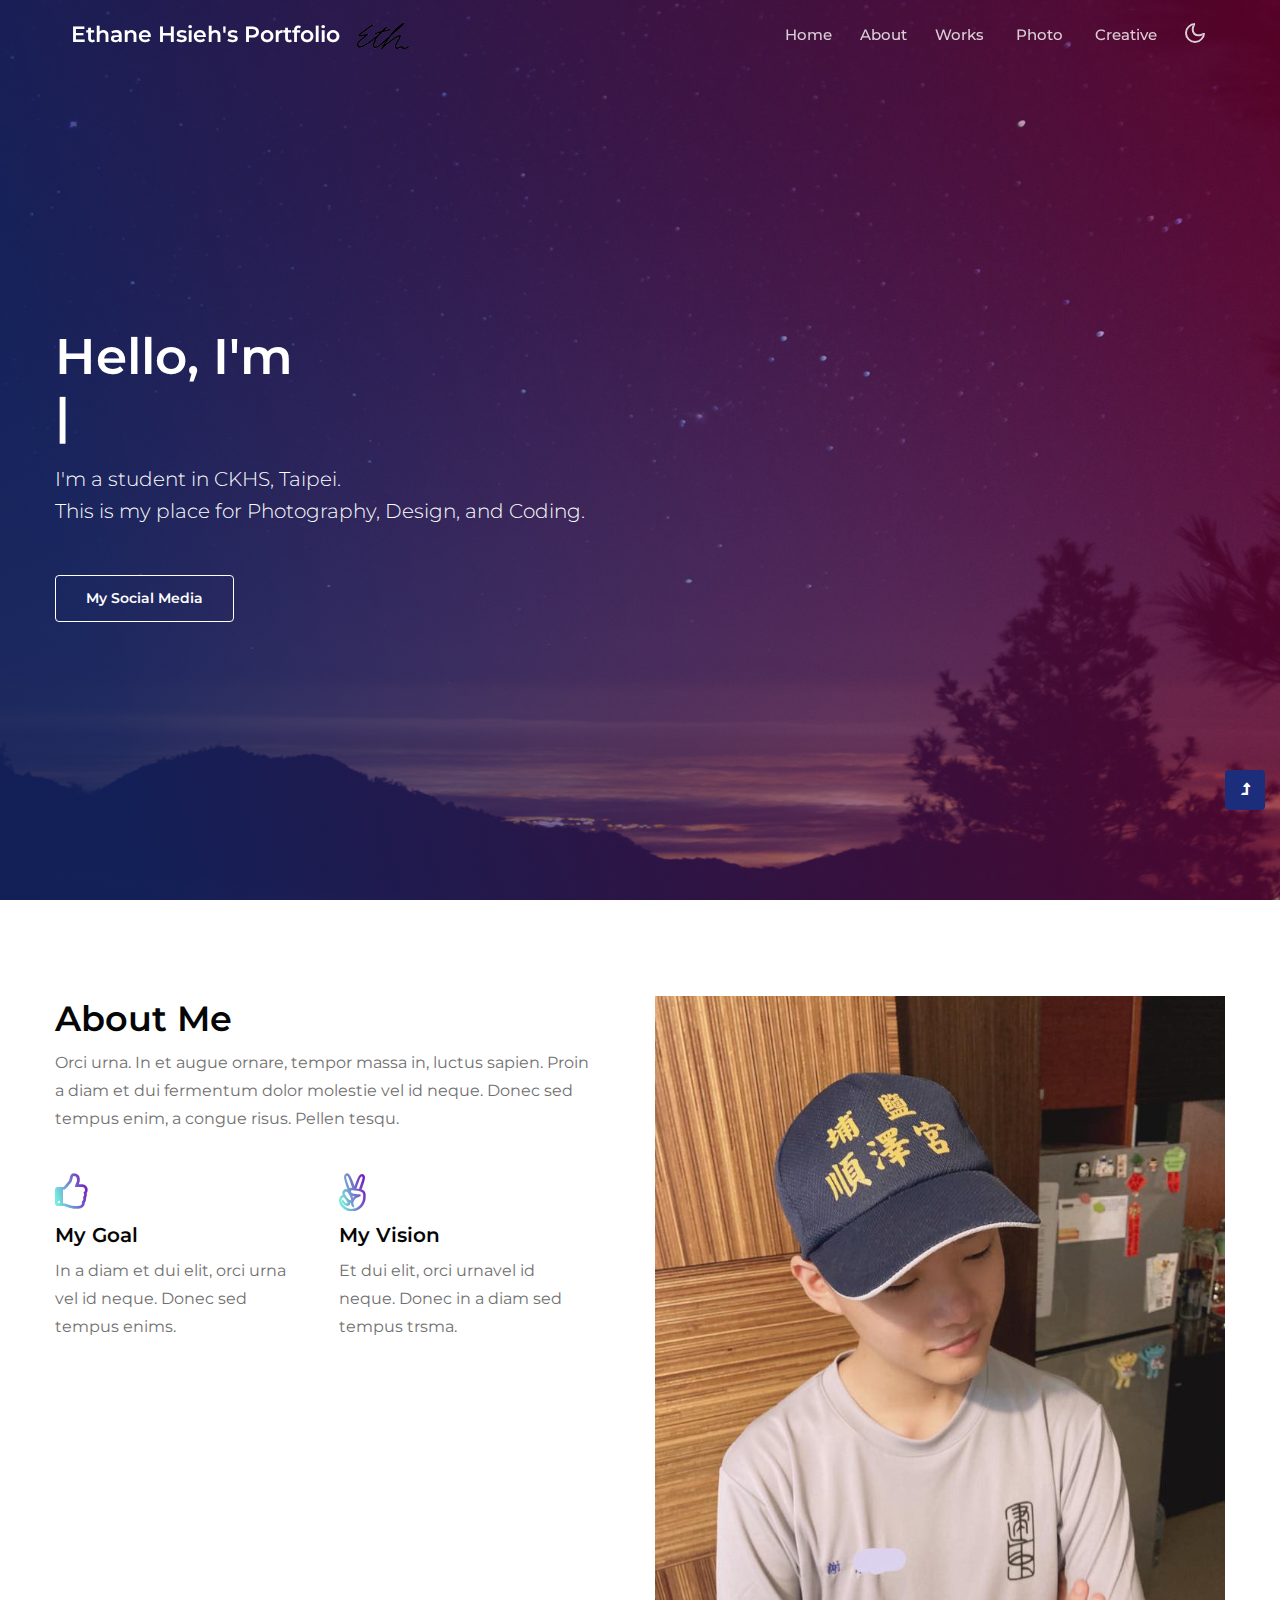
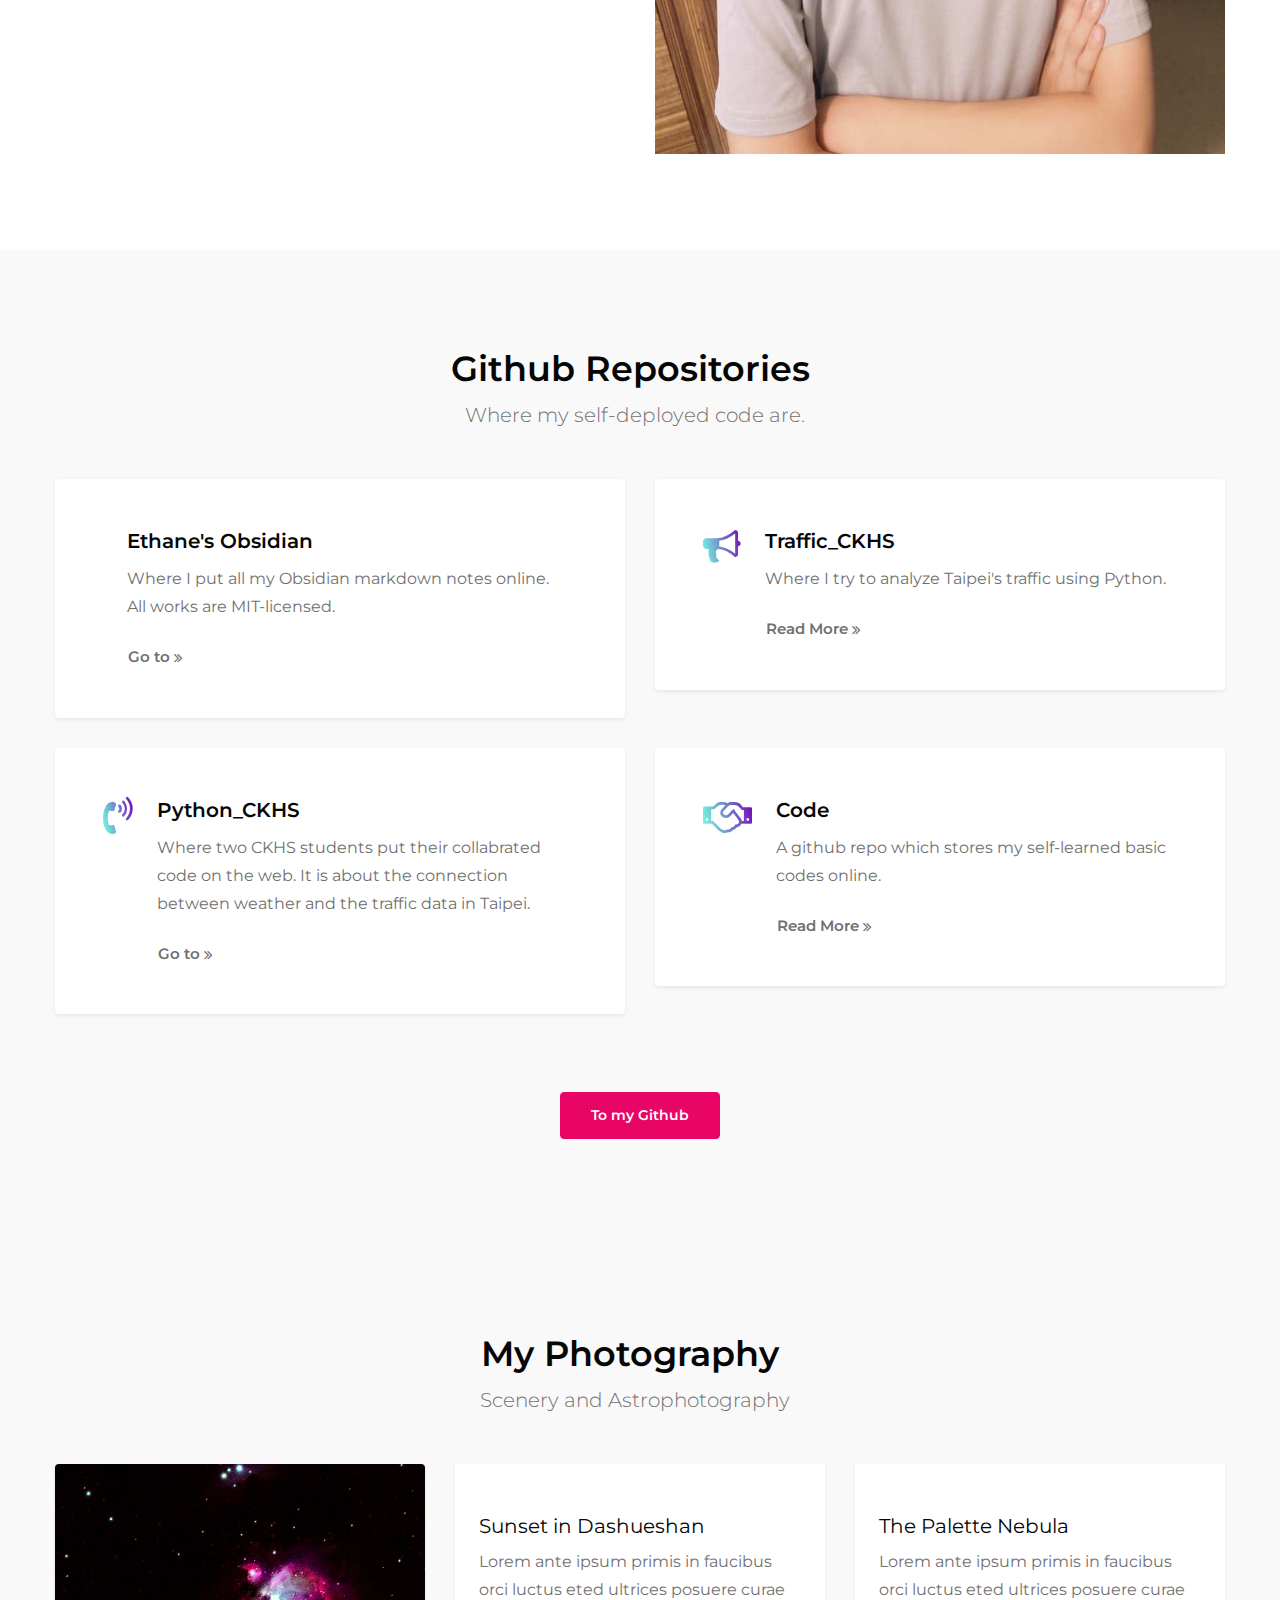
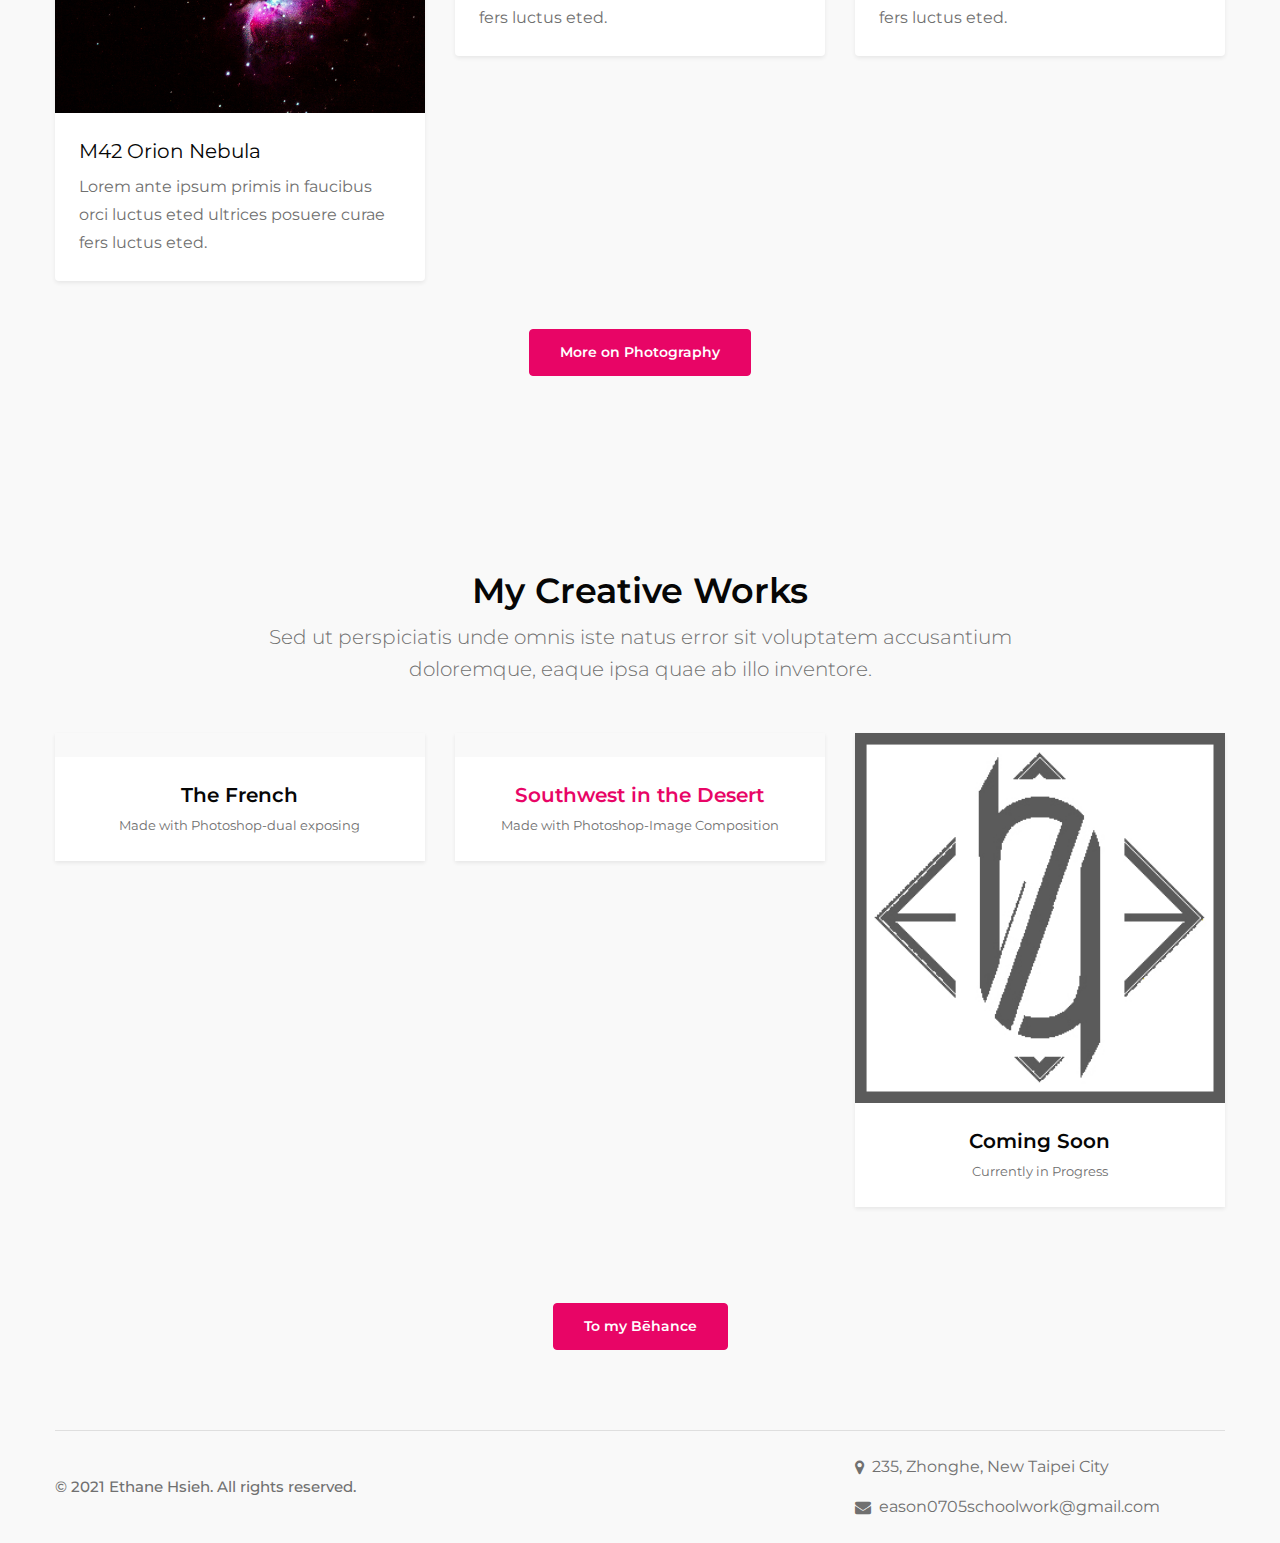
==== index.html @ 4ad4defd "disable_search" ====
<!DOCTYPE html>

<head>
    <!-- Required meta tags -->
    <meta charset="utf-8">
    <meta name="viewport" content="width=device-width, initial-scale=1, shrink-to-fit=no">
    <title>Ethane Obsidian</title>
    <link rel="icon" href="assets/images/Eh.png">
    <!-- google-fonts -->
    <link href="https://fonts.googleapis.com/css2?family=Montserrat:wght@100;200;300;400;500;600;700;800;900&display=swap"
        rel="stylesheet">
    <!-- //google-fonts -->
    <!-- Template CSS Style link -->
    <link rel="stylesheet" href="assets/css/style-starter.css">
    <!-- Global site tag (gtag.js) - Google Analytics -->
    <script async src="https://www.googletagmanager.com/gtag/js?id=G-N4NBM4FGL7"></script>
    <script>
        window.dataLayer = window.dataLayer || [];
        function gtag(){dataLayer.push(arguments);}
        gtag('js', new Date());

        gtag('config', 'G-N4NBM4FGL7');
    </script>
</head>

<body>
    <!--header-->
    <header id="site-header" class="fixed-top">
        <div class="container">
            <nav class="navbar navbar-expand-lg stroke">
                <h1>
                    <a class="navbar-brand test" href="index.html" style="font-size: min(max(16px, 4vw), 22px); display: flex;align-items:center;">Ethane Hsieh's Portfolio&nbsp;&nbsp;</a>
                </h1>
                <a class="navbar-brand" href="#index.html">
                    <img src="assets/images/eth.png" alt="ETH" title="ETH" style="height:35px;" />
                </a>
                <button class="navbar-toggler  collapsed bg-gradient" type="button" data-toggle="collapse"
                    data-target="#navbarTogglerDemo02" aria-controls="navbarTogglerDemo02" aria-expanded="false"
                    aria-label="Toggle navigation">
                    <span class="navbar-toggler-icon fa icon-expand fa-bars"></span>
                    <span class="navbar-toggler-icon fa icon-close fa-times"></span>
                </button>

                <div class="collapse navbar-collapse" id="navbarTogglerDemo02">
                    <ul class="navbar-nav ml-lg-auto">
                        <li class="nav-item">
                            <a class="nav-link" href="#banner">Home</a>
                        </li>
                        <li class="nav-item">
                            <a class="nav-link" href="#about">About</a>
                        </li>
                        <li class="nav-item">
                            <a class="nav-link" href="#git_repo">Works&nbsp;</a>
                        </li>
                        <li class="nav-item">
                            <a class="nav-link" href="#photo">Photo&nbsp;</a>
                        </li>
                        <li class="nav-item">
                            <a class="nav-link" href="#Creative">Creative&nbsp;</a>
                        </li>
                    </ul>
                </div>
                <!-- toggle switch for light and dark theme -->
                <div class="cont-ser-position">
                    <nav class="navigation">
                        <div class="theme-switch-wrapper">
                            <label class="theme-switch" for="checkbox">
                                <input type="checkbox" id="checkbox">
                                <div class="mode-container">
                                    <i class="gg-sun"></i>
                                    <i class="gg-moon"></i>
                                </div>
                            </label>
                        </div>
                    </nav>
                </div>
                <!-- //toggle switch for light and dark theme -->
            </nav>
        </div>
    </header>
    <!--//header-->

    <!-- banner section -->
    <section class="w3l-banner pt-5" id="banner">
        <div class="container">
            <div class="row">
                <div class="col-xl-6 banner-left">
                    <h3 class="text-white mb-3 title">Hello, I'm<br>
                        <span class="type-js"><span class="text-js">Ethane Hsieh! </span></span></h3>
                    <p class="lead text-white">I'm a student in CKHS, Taipei. 
                        <br> This is my place for Photography, Design, and Coding.
                    </p>
                    <div class="mt-5">
                        <a class="btn btn-style-white" href="LInktree.html">My Social Media</a>
                    </div>
                </div>
            </div>
        </div>
    </section>
    <!-- //banner section -->

    <!-- about -->
    <section class="w3l-features-photo-7 py-5" id="about">
        <div class="container py-md-5 py-4">
            <div class="row w3l-features-photo-7_top">
                <div class="col-lg-6 w3l-features-photo-7_top-left pr-lg-5">
                    <h4 class="title-style mb-2">About Me</h4>
                    <p>Orci urna. In et augue ornare,
                        tempor massa in,
                        luctus sapien.
                        Proin a diam et dui fermentum dolor molestie vel id neque. Donec sed tempus enim, a congue
                        risus. Pellen
                        tesqu.
                    </p>
                    <div class="row feat_top mt-4 pt-lg-3">
                        <div class="col-6 w3l-features-photo-7-box">
                            <i class="fa fa-thumbs-o-up" aria-hidden="true"></i>
                            <h5 class="w3l-feature-text my-2">My Goal&nbsp;</h5>
                            <p>In a diam et dui elit, orci urna vel id neque. Donec sed tempus enims.</p>
                        </div>
                        <div class="col-6 w3l-features-photo-7-box">
                            <i class="fa fa-angellist" aria-hidden="true"></i>
                            <h5 class="w3l-feature-text my-2">My Vision</h5>
                            <p>Et dui elit, orci urnavel id neque. Donec in a diam sed tempus trsma.</p>
                        </div>
                    </div>
                </div>
                <div class="col-lg-6 w3l-features-photo-7_top-right mt-lg-0 mt-sm-5 mt-4">
                    <img src="assets/images/2.jpg" class="img-responsive" alt="" />
                </div>
            </div>
        </div>
    </section>
    <!-- //about -->

    <!-- stats -->
    
    <!--section class="w3_stats py-5" id="stats">
        <div class="container py-md-5 py-4">
            <div class="w3-stats text-center py-md-4">
                <div class="row justify-content-center">
                    <div class="col-md-8">
                        <div class="section-heading text-center mb-sm-5 mb-4">
                            <h3 class="title-style text-white mb-2">Our Amazing Statistics</h3>
                            <p class="lead text-white">
                                Sed ut perspiciatis unde omnis iste natus error sit voluptatem accusantium doloremque,
                                eaque ipsa quae ab illo inventore.
                            </p>
                        </div>
                    </div>
                </div>
                <div class="row mt-4">
                    <div class="col-md-3 col-6">
                        <div class="counter">
                            <span class="fa fa-users"></span>
                            <div class="timer count-title count-number mt-3" data-to="1286" data-speed="1500"></div>
                            <p class="count-text">Employees</p>
                        </div>
                    </div>
                    <div class="col-md-3 col-6">
                        <div class="counter">
                            <span class="fa fa-smile-o"></span>
                            <div class="timer count-title count-number mt-3" data-to="5565" data-speed="100"></div>
                            <p class="count-text">Days from Birth</p>
                        </div>
                    </div>
                    <div class="col-md-3 col-6 mt-md-0 mt-5">
                        <div class="counter">
                            <span class="fa fa-phone"></span>
                            <div class="timer count-title count-number mt-3" data-to="16300" data-speed="1500"></div>
                            <p class="count-text">Calls Per Day</p>
                        </div>
                    </div>
                    <div class="col-md-3 col-6 mt-md-0 mt-5">
                        <div class="counter">
                            <span class="fa fa-trophy"></span>
                            <div class="timer count-title count-number mt-3" data-to="10630" data-speed="1500"></div>
                            <p class="count-text">Win awards</p>
                        </div>
                    </div>
                </div>
            </div>
        </div>
    </section-->
    <!-- //stats -->

    <!-- services section -->
    <section class="w3l-content-11-main"  id=git_repo>
        <div class="content-design-11 py-5">
            <div class="container py-md-5 py-4">
                <div class="row justify-content-center">
                    <div class="col-md-8">
                        <div class="section-heading text-center mb-sm-5 mb-4">
                            <h3 class="title-style mb-2" >Github Repositories&nbsp;&nbsp;</h3>
                            <p class="lead">Where my self-deployed code are.&nbsp;&nbsp; </p>
                        </div>
                    </div>
                </div>
                <div class="content-sec-11">
                    <div class="row">
                        <div class="col-lg-6">
                            <div class="services-single d-flex p-sm-5 p-4">
                                <div class="service-icon mr-sm-4 mr-3">
                                    <span class="fa fa-notes" aria-hidden="true"></span>
                                </div>
                                <div class="services-content">
                                    <h5><a href="https://ethane-obsidian.netlify.app/">Ethane's Obsidian&nbsp;</a></h5>
                                    <p> Where I put all my Obsidian markdown notes online.</p>
                                    <p>All works are MIT-licensed.&nbsp;</p>
                                    <a href="https://github.com/Ethane1755/Obsidian" class="btn read-button d-flex align-items-center mt-4 p-0">Go to<i class="fa fa-angle-double-right ml-1" aria-hidden="true"></i></a>
                                </div>
                            </div>
                        </div>
                        <div class="col-lg-6">
                            <div class="services-single d-flex p-sm-5 p-4">
                                <div class="service-icon mr-sm-4 mr-3">
                                    <span class="fa fa-bullhorn" aria-hidden="true"></span>
                                </div>
                                <div class="services-content">
                                    <h5><a href="services.html">Traffic_CKHS&nbsp;&nbsp;</a></h5>
                                    <p>Where I try to analyze Taipei's traffic using Python.</p>
                                    <a href="#services" class="btn read-button d-flex align-items-center mt-4 p-0">Read
                                        More<i class="fa fa-angle-double-right ml-1" aria-hidden="true"></i></a>
                                </div>
                            </div>
                        </div>
                    </div>
                    <div class="row">
                        <div class="col-lg-6">
                            <div class="services-single d-flex p-sm-5 p-4">
                                <div class="service-icon mr-sm-4 mr-3">
                                    <span class="fa fa-volume-control-phone" aria-hidden="true"></span>
                                </div>
                                <div class="services-content">
                                    <h5><a href="services.html">Python_CKHS&nbsp;</a></h5>
                                    <p>Where two CKHS students put their collabrated code on the web. It is about the
                                        connection between weather and the traffic data in Taipei.</p>
                                    <a href="https://github.com/Ethane1755/Python_CKHS" class="btn read-button d-flex align-items-center mt-4 p-0">Go to<i class="fa fa-angle-double-right ml-1" aria-hidden="true"></i></a>
                                </div>
                            </div>
                        </div>
                        <div class="col-lg-6">
                            <div class="services-single d-flex p-sm-5 p-4">
                                <div class="service-icon mr-sm-4 mr-3">
                                    <span class="fa fa-handshake-o" aria-hidden="true"></span>
                                </div>
                                <div class="services-content">
                                    <h5><a href="services.html">Code&nbsp;</a></h5>
                                    <p>A github repo which stores my self-learned basic codes online.&nbsp;&nbsp;</p>
                                    <a href="#services" class="btn read-button d-flex align-items-center mt-4 p-0">Read
                                        More<i class="fa fa-angle-double-right ml-1" aria-hidden="true"></i></a>
                                </div>
                            </div>
                        </div>
                    </div>
                    <div class="mt-md-5 mt-4 text-center">
                        <a class="btn btn-style-white btn-style-primary" href="https://github.com/Ethane1755">To my Github</a>
                    </div>
                </div>
            </div>
        </div>
    </section>
    <!-- //services section -->
    <!-- service 3 grids -->
    <section class="w3l-service-3 py-5" id="photo">
        <div class="container py-md-5 py-4">
            <div class="row justify-content-center">
                <div class="col-md-8">
                    <div class="section-heading text-center mb-sm-5 mb-4">
                        <h3 class="title-style mb-2" >My Photography&nbsp;&nbsp;</h3>
                        <p class="lead">Scenery and Astrophotography&nbsp;&nbsp; </p>
                    </div>
                </div>
            </div>
            <div class="row">
                <div class="col-lg-4 col-md-6">
                    <div class="service-single-grid">
                        <div class="service-image">
                            <img src="assets/images/p1.jpg" class="img-fluid" alt="">
                        </div>
                        <div class="service-content p-4">
                            <h5 class="mb-2">M42 Orion Nebula</h5>
                            <p>Lorem ante ipsum primis in faucibus orci luctus eted ultrices posuere curae fers
                                luctus eted.</p>
                        </div>
                    </div>
                </div>
                <div class="col-lg-4 col-md-6 mt-md-0 mt-sm-5 mt-4">
                    <div class="service-single-grid">
                        <div class="service-image">
                            <img src="assets/images/p3.jpg" class="img-fluid" alt="">
                        </div>
                        <div class="service-content p-4">
                            <h5 class="mb-2">Sunset in Dashueshan</h5>
                            <p>Lorem ante ipsum primis in faucibus orci luctus eted ultrices posuere curae fers
                                luctus eted.</p>
                        </div>
                    </div>
                </div>
                <div class="col-lg-4 col-md-6 mt-lg-0 mt-sm-5 mt-4">
                    <div class="service-single-grid">
                        <div class="service-image">
                            <img src="assets/images/astro.jpg" class="img-fluid" alt="">
                        </div>
                        <div class="service-content p-4">
                            <h5 class="mb-2">The Palette Nebula</h5>
                            <p>Lorem ante ipsum primis in faucibus orci luctus eted ultrices posuere curae fers
                                luctus eted.</p>
                        </div>
                    </div>
                </div>
            </div>
            <div class="mt-md-5 mt-4 text-center">
                <a class="btn btn-style-white btn-style-primary" href="services.html">More on Photography</a>
            </div>
        </div>
    </section>
    <!-- service 3 grids -->
    <!-- team section -->
    <section class="w3l-team py-5" id="Creative">
        <div class="container py-md-5 py-4">
            <div class="row justify-content-center">
                <div class="col-md-8">
                    <div class="section-heading text-center mb-sm-5 mb-4">
                        <h3 class="title-style mb-2">My Creative Works</h3>
                        <p class="lead">
                            Sed ut perspiciatis unde omnis iste natus error sit voluptatem accusantium doloremque,
                            eaque ipsa quae ab illo inventore.
                        </p>
                    </div>
                </div>
            </div>
            <div class="row text-center">
                <div class="col-md-4">
                    <div class="team-block-single">
                        <div class="team-grids">
                            <a href="#team-single">
                                <img src="assets/images/c1.jpg" class="img-fluid" alt="">
                                <div class="team-info">
                                    <div class="social-icons-section">
                                        <a class="fac" href="#behance">
                                            <span class="fa fa-behance"></span>
                                        </a>
                                        <a class="fac" href="#instagram">
                                            <span class="fa fa-instagram"></span>
                                        </a>

                                    </div>
                                </div>
                            </a>
                        </div>
                        <div class="team-bottom-block p-4">
                            <h5 class="member mb-1"><a href="#team">The French</a></h5>
                            <small>Made with Photoshop-dual exposing</small>
                        </div>
                    </div>
                </div>
                <div class="col-md-4 mt-md-0 mt-5">
                    <div class="team-block-single">
                        <div class="team-grids">
                            <a href="#team-single">
                                <img src="assets/images/c2.jpg" class="img-fluid" alt="">
                                <div class="team-info">
                                    <div class="social-icons-section">
                                        <a class="fac" href="#behance">
                                            <span class="fa fa-behance"></span>
                                        </a>
                                        <a class="fac" href="#instagram">
                                            <span class="fa fa-instagram"></span>
                                        </a>
                                    </div>
                                </div>
                            </a>
                        </div>
                        <div class="team-bottom-block p-4">
                            <h5 class="member mb-1 active"><a href="#team">Southwest in the Desert</a></h5>
                            <small>Made with Photoshop-Image Composition</small>
                        </div>
                    </div>
                </div>
                <div class="col-md-4 mt-md-0 mt-5">
                    <div class="team-block-single">
                        <div class="team-grids">
                            <a href="#team-single">
                                <img src="IMG/404.JPG" class="img-fluid" alt="">
                                <!--div class="team-info">
                                    <div class="social-icons-section">
                                        <a class="fac" href="#facebook">
                                            <span class="fa fa-facebook"></span>
                                        </a>
                                        <a class="twitter mx-2" href="#twitter">
                                            <span class="fa fa-twitter"></span>
                                        </a>
                                        <a class="google" href="#google-plus">
                                            <span class="fa fa-google-plus"></span>
                                        </a>
                                    </div>
                                </div-->
                            </a>
                        </div>
                        <div class="team-bottom-block p-4">
                            <h5 class="member mb-1"><a href="#team">Coming Soon</a></h5>
                            <small>Currently in Progress</small>
                        </div>
                    </div>
                </div>
            </div>
        </div>
        <div class="mt-md-5 mt-4 text-center">
            <a class="btn btn-style-white btn-style-primary" href="https://www.behance.net/d71cf142">To my Bēhance</a>
        </div>
    </section>
    <!-- //team setion -->
    <!-- call section -->
    <!--section class="w3l-call-to-action-6">
        <div class="call-sec-style py-5">
            <div class="container py-md-4 py-3">
                <div class="row align-items-center">
                    <div class="col-md-5 col-float-lt">
                        <h3 class="title-big">Contact me now!</h3>
                        <p>Your comments are welcomed.&nbsp;&nbsp;</p>
                    </div>
                    <div class="col-md-7 float-rt text-md-right align-items-center mt-md-0 mt-4">
                        <ul class="buttons">
                            <li class="phone-sec"><span class="fa fa-volume-control-phone mr-1"
                                    aria-hidden="true"></span>
                                <a class="call-style-w3" href="tel:+886 0968-612-821">(+886) 0968-612-821&nbsp;
                                    &nbsp;</a>
                            </li>
                            <li class="green"></li>
                        </ul>
                    </div>
                </div>
            </div>
        </div>
    </section-->
    <!-- //call section -->

    <!-- copyright -->
    <section class="w3l-copyright">
        <div class="container">
            <hr>
            <div class="row bottom-copies">
                <p class="col-lg-8 copy-footer-29">© 2021 Ethane Hsieh. All rights reserved.
                    <div class="col-lg-4 text-right">
                        <ul>
                            <li class="d-flex align-items-center py-2"><i class="fa fa-map-marker mr-2"
                                    aria-hidden="true"></i>235, Zhonghe, New Taipei City</li>
                            <li class="d-flex align-items-center py-2"><i class="fa fa-envelope mr-2"
                                    aria-hidden="true"></i><a
                                    href="mailto:info@example.com">eason0705schoolwork@gmail.com</a></li>
                        </ul>
                    </div>
            </div>
        </div>
    </section>
    <!-- //copyright -->

    <!-- Js scripts -->
    <!-- move top -->
    <button onclick="topFunction()" id="movetop" title="Go to top">
        <span class="fa fa-level-up" aria-hidden="true"></span>
    </button>
    <script>
        // When the user scrolls down 20px from the top of the document, show the button
        window.onscroll = function () {
            scrollFunction()
        };

        function scrollFunction() {
            if (document.body.scrollTop > 20 || document.documentElement.scrollTop > 20) {
                document.getElementById("movetop").style.display = "block";
            } else {
                document.getElementById("movetop").style.display = "none";
            }
        }

        // When the user clicks on the button, scroll to the top of the document
        function topFunction() {
            document.body.scrollTop = 0;
            document.documentElement.scrollTop = 0;
        }
    </script>
    <!-- //move top -->

    <!-- common jquery plugin -->
    <script src="assets/js/jquery-3.3.1.min.js"></script>
    <!-- //common jquery plugin -->

    <!-- theme switch js (light and dark)-->
    <script src="assets/js/theme-change.js"></script>
    <script>
        function autoType(elementClass, typingSpeed) {
            var thhis = $(elementClass);
            thhis.css({
                "position": "relative",
                "display": "inline-block"
            });
            thhis.prepend('<div class="cursor" style="right: initial; left:0;"></div>');
            thhis = thhis.find(".text-js");
            var text = thhis.text().trim().split('');
            var amntOfChars = text.length;
            var newString = "";
            thhis.text("|");
            setTimeout(function () {
                thhis.css("opacity", 1);
                thhis.prev().removeAttr("style");
                thhis.text("");
                for (var i = 0; i < amntOfChars; i++) {
                    (function (i, char) {
                        setTimeout(function () {
                            newString += char;
                            thhis.text(newString);
                        }, i * typingSpeed);
                    })(i + 1, text[i]);
                }
            }, 1500);
        }

        $(document).ready(function () {
            // Now to start autoTyping just call the autoType function with the 
            // class of outer div
            // The second paramter is the speed between each letter is typed.   
            autoType(".type-js", 200);
        });
    </script>
    <!-- //theme switch js (light and dark)-->

    <!-- magnific popup -->
    <script src="assets/js/jquery.magnific-popup.min.js"></script>
    <script>
        $(document).ready(function () {
            $('.popup-with-zoom-anim').magnificPopup({
                type: 'inline',

                fixedContentPos: false,
                fixedBgPos: true,

                overflowY: 'auto',

                closeBtnInside: true,
                preloader: false,

                midClick: true,
                removalDelay: 300,
                mainClass: 'my-mfp-zoom-in'
            });

            $('.popup-with-move-anim').magnificPopup({
                type: 'inline',

                fixedContentPos: false,
                fixedBgPos: true,

                overflowY: 'auto',

                closeBtnInside: true,
                preloader: false,

                midClick: true,
                removalDelay: 300,
                mainClass: 'my-mfp-slide-bottom'
            });
        });
    </script>
    <!-- //magnific popup -->

    <!-- MENU-JS -->
    <script>
        $(window).on("scroll", function () {
            var scroll = $(window).scrollTop();

            if (scroll >= 80) {
                $("#site-header").addClass("nav-fixed");
            } else {
                $("#site-header").removeClass("nav-fixed");
            }
        });

        //Main navigation Active Class Add Remove
        $(".navbar-toggler").on("click", function () {
            $("header").toggleClass("active");
        });
        $(document).on("ready", function () {
            if ($(window).width() > 991) {
                $("header").removeClass("active");
            }
            $(window).on("resize", function () {
                if ($(window).width() > 991) {
                    $("header").removeClass("active");
                }
            });
        });
    </script>
    <!-- //MENU-JS -->

    <!-- counter for stats -->
    <script src="assets/js/counter.js"></script>
    <!-- //counter for stats -->

    <!-- disable body scroll which navbar is in active -->
    <script>
        $(function () {
            $('.navbar-toggler').click(function () {
                $('body').toggleClass('noscroll');
            })
        });
    </script>
    <!-- //disable body scroll which navbar is in active -->

    <!--bootstrap-->
    <script src="assets/js/bootstrap.min.js"></script>
    <!-- //bootstrap-->
    <!-- //Js scripts -->
</body>

</html>
---- assets/css/style-starter.css ----
@charset "UTF-8";

:root {
  --blue: #007bff;
  --indigo: #6610f2;
  --purple: #6f42c1;
  --pink: #e83e8c;
  --red: #dc3545;
  --orange: #fd7e14;
  --yellow: #ffc107;
  --green: #28a745;
  --teal: #20c997;
  --cyan: #17a2b8;
  --white: #fff;
  --gray: #6c757d;
  --gray-dark: #343a40;
  --primary: #ff4c4c;
  --secondary: #e71d36;
  --success: #28a745;
  --info: #17a2b8;
  --warning: #ffc107;
  --danger: #dc3545;
  --light: #f8f9fa;
  --dark: #343a40;
  --breakpoint-xs: 0;
  --breakpoint-sm: 576px;
  --breakpoint-md: 768px;
  --breakpoint-lg: 992px;
  --breakpoint-xl: 1200px;
  --font-family-sans-serif: -apple-system, BlinkMacSystemFont, "Segoe UI", Roboto, "Helvetica Neue", Arial, "Noto Sans", sans-serif, "Apple Color Emoji", "Segoe UI Emoji", "Segoe UI Symbol", "Noto Color Emoji";
  --font-family-monospace: SFMono-Regular, Menlo, Monaco, Consolas, "Liberation Mono", "Courier New", monospace;
}
body{font-family:'Montserrat', serif!important;}
h1{font-family:'Montserrat', serif!important;}
h2{font-family:'Montserrat', serif!important;}
h3{font-family:'Montserrat', serif!important;}
h4{font-family:'Montserrat', serif!important;}
h5{font-family:'Montserrat', serif!important;}
h6{font-family:'Montserrat', serif!important;}
a{font-family:'Montserrat', serif!important;}
.text-js{font-family:'Montserrat', serif!important;}

*,
*::before,
*::after {
  box-sizing: border-box;
}

html {
  font-family: sans-serif;
  line-height: 1.15;
  -webkit-text-size-adjust: 100%;
  -webkit-tap-highlight-color: rgba(0, 0, 0, 0);
}

article,
aside,
figcaption,
figure,
footer,
header,
hgroup,
main,
nav,
section {
  display: block;
}

body {
  margin: 0;
  font-family: -apple-system, BlinkMacSystemFont, "Segoe UI", Roboto, "Helvetica Neue", Arial, "Noto Sans", sans-serif, "Apple Color Emoji", "Segoe UI Emoji", "Segoe UI Symbol", "Noto Color Emoji";
  font-size: 1rem;
  font-weight: 400;
  line-height: 1.5;
  color: #212529;
  text-align: left;
  background-color: #fff;
}

[tabindex="-1"]:focus:not(:focus-visible) {
  outline: 0 !important;
}

.test{
  font-size:1vw;
}

hr {
  box-sizing: content-box;
  height: 0;
  overflow: visible;
}

h1,
h2,
h3,
h4,
h5,
h6 {
  margin-top: 0;
  margin-bottom: 0.5rem;
}


p {
  margin-top: 0;
  margin-bottom: 1rem;
}

abbr[title],
abbr[data-original-title] {
  text-decoration: underline;
  -webkit-text-decoration: underline dotted;
  text-decoration: underline dotted;
  cursor: help;
  border-bottom: 0;
  -webkit-text-decoration-skip-ink: none;
  text-decoration-skip-ink: none;
}

address {
  margin-bottom: 1rem;
  font-style: normal;
  line-height: inherit;
}

ol,
ul,
dl {
  margin-top: 0;
  margin-bottom: 1rem;
}

ol ol,
ul ul,
ol ul,
ul ol {
  margin-bottom: 0;
}

dt {
  font-weight: 600;
}

dd {
  margin-bottom: .5rem;
  margin-left: 0;
}

blockquote {
  margin: 0 0 1rem;
}

b,
strong {
  font-weight: bolder;
}

small {
  font-size: 80%;
}

sub,
sup {
  position: relative;
  font-size: 75%;
  line-height: 0;
  vertical-align: baseline;
}

sub {
  bottom: -.25em;
}

sup {
  top: -.5em;
}

a {
  color: var(--font-color);
  text-decoration: none;
  background-color: transparent;
}

a:hover {
  color: var(--primary-color);
  text-decoration: underline;
}

a,
a:hover,
button,
button:hover {
  text-decoration: none;
  transition: .5s all;
  -moz-transition: .5s all;
}

a:not([href]) {
  color: inherit;
  text-decoration: none;
}

a:not([href]):hover {
  color: inherit;
  text-decoration: none;
}

pre,
code,
kbd,
samp {
  font-family: SFMono-Regular, Menlo, Monaco, Consolas, "Liberation Mono", "Courier New", monospace;
  font-size: 1em;
}

pre {
  margin-top: 0;
  margin-bottom: 1rem;
  overflow: auto;
}

figure {
  margin: 0 0 1rem;
}

img {
  vertical-align: middle;
  border-style: none;
}

svg {
  overflow: hidden;
  vertical-align: middle;
}

table {
  border-collapse: collapse;
}

caption {
  padding-top: 0.75rem;
  padding-bottom: 0.75rem;
  color: #6c757d;
  text-align: left;
  caption-side: bottom;
}

th {
  text-align: inherit;
}

label {
  display: inline-block;
  margin-bottom: 0.5rem;
}

button {
  border-radius: 0;
}

button:focus {
  outline: 1px dotted;
  outline: 5px auto -webkit-focus-ring-color;
}

input,
button,
select,
optgroup,
textarea {
  margin: 0;
  font-family: inherit;
  font-size: inherit;
  line-height: inherit;
}

button,
input {
  overflow: visible;
}

button,
select {
  text-transform: none;
}

select {
  word-wrap: normal;
}

button,
[type="button"],
[type="reset"],
[type="submit"] {
  -webkit-appearance: button;
}

button:not(:disabled),
[type="button"]:not(:disabled),
[type="reset"]:not(:disabled),
[type="submit"]:not(:disabled) {
  cursor: pointer;
}

button::-moz-focus-inner,
[type="button"]::-moz-focus-inner,
[type="reset"]::-moz-focus-inner,
[type="submit"]::-moz-focus-inner {
  padding: 0;
  border-style: none;
}

input[type="radio"],
input[type="checkbox"] {
  box-sizing: border-box;
  padding: 0;
}

input[type="date"],
input[type="time"],
input[type="datetime-local"],
input[type="month"] {
  -webkit-appearance: listbox;
}

textarea {
  overflow: auto;
  resize: vertical;
}

fieldset {
  min-width: 0;
  padding: 0;
  margin: 0;
  border: 0;
}

legend {
  display: block;
  width: 100%;
  max-width: 100%;
  padding: 0;
  margin-bottom: .5rem;
  font-size: 1.5rem;
  line-height: inherit;
  color: inherit;
  white-space: normal;
}

@media (max-width: 1200px) {
  legend {
    font-size: calc(1.275rem + 0.3vw);
  }
}

progress {
  vertical-align: baseline;
}

[type="number"]::-webkit-inner-spin-button,
[type="number"]::-webkit-outer-spin-button {
  height: auto;
}

[type="search"] {
  outline-offset: -2px;
  -webkit-appearance: none;
}

[type="search"]::-webkit-search-decoration {
  -webkit-appearance: none;
}

::-webkit-file-upload-button {
  font: inherit;
  -webkit-appearance: button;
}

output {
  display: inline-block;
}

summary {
  display: list-item;
  cursor: pointer;
}

template {
  display: none;
}

[hidden] {
  display: none !important;
}

h1,
h2,
h3,
h4,
h5,
h6,
.h1,
.h2,
.h3,
.h4,
.h5,
.h6 {
  margin-bottom: 0.5rem;
  font-weight: 400;
  line-height: 28px;
}

h1,
.h1 {
  font-size: 2.5rem;
}

@media (max-width: 1200px) {

  h1,
  .h1 {
    font-size: calc(1.375rem + 1.5vw);
  }
}

h2,
.h2 {
  font-size: 2rem;
}

@media (max-width: 1200px) {

  h2,
  .h2 {
    font-size: calc(1.325rem + 0.9vw);
  }
}

h3,
.h3 {
  font-size: 1.75rem;
}

@media (max-width: 1200px) {

  h3,
  .h3 {
    font-size: calc(1.3rem + 0.6vw);
  }
}

h4,
.h4 {
  font-size: 1.5rem;
}

@media (max-width: 1200px) {

  h4,
  .h4 {
    font-size: calc(1.275rem + 0.3vw);
  }
}

h5,
.h5 {
  font-size: 1.25rem;
}

h6,
.h6 {
  font-size: 1rem;
}

.lead {
  font-size: 1.25rem;
  font-weight: 300;
}

.display-1 {
  font-size: 6rem;
  font-weight: 300;
  line-height: 1.2;
}

@media (max-width: 1200px) {
  .display-1 {
    font-size: calc(1.725rem + 5.7vw);
  }
}

.display-2 {
  font-size: 5.5rem;
  font-weight: 300;
  line-height: 1.2;
}

@media (max-width: 1200px) {
  .display-2 {
    font-size: calc(1.675rem + 5.1vw);
  }
}

.display-3 {
  font-size: 4.5rem;
  font-weight: 300;
  line-height: 1.2;
}

@media (max-width: 1200px) {
  .display-3 {
    font-size: calc(1.575rem + 3.9vw);
  }
}

.display-4 {
  font-size: 3.5rem;
  font-weight: 300;
  line-height: 1.2;
}

@media (max-width: 1200px) {
  .display-4 {
    font-size: calc(1.475rem + 2.7vw);
  }
}

hr {
  margin-top: 1rem;
  margin-bottom: 1rem;
  border: 0;
  border-top: 1px solid rgba(0, 0, 0, 0.1);
}

small,
.small {
  font-size: 80%;
  font-weight: 400;
}

mark,
.mark {
  padding: 0.2em;
  background-color: #fcf8e3;
}

.list-unstyled {
  padding-left: 0;
  list-style: none;
}

.list-inline {
  padding-left: 0;
  list-style: none;
}

.list-inline-item {
  display: inline-block;
}

.list-inline-item:not(:last-child) {
  margin-right: 0.5rem;
}

.initialism {
  font-size: 90%;
  text-transform: uppercase;
}

.blockquote {
  margin-bottom: 1rem;
  font-size: 1.25rem;
}

.blockquote-footer {
  display: block;
  font-size: 80%;
  color: #6c757d;
}

.blockquote-footer::before {
  content: "\2014\00A0";
}

.img-fluid {
  max-width: 100%;
  height: auto;
}

.img-thumbnail {
  padding: 0.25rem;
  background-color: #fff;
  border: 1px solid #dee2e6;
  border-radius: 0.25rem;
  max-width: 100%;
  height: auto;
}

.figure {
  display: inline-block;
}

.figure-img {
  margin-bottom: 0.5rem;
  line-height: 1;
}

.figure-caption {
  font-size: 90%;
  color: #6c757d;
}

code {
  font-size: 87.5%;
  color: #e83e8c;
  word-wrap: break-word;
}

a>code {
  color: inherit;
}

kbd {
  padding: 0.2rem 0.4rem;
  font-size: 87.5%;
  color: #fff;
  background-color: #212529;
  border-radius: 0.2rem;
}

kbd kbd {
  padding: 0;
  font-size: 100%;
  font-weight: 600;
}

pre {
  display: block;
  font-size: 87.5%;
  color: #212529;
}

pre code {
  font-size: inherit;
  color: inherit;
  word-break: normal;
}

.pre-scrollable {
  max-height: 340px;
  overflow-y: scroll;
}

.container {
  width: 100%;
  padding-right: 15px;
  padding-left: 15px;
  margin-right: auto;
  margin-left: auto;
}

@media (min-width: 576px) {
  .container {
    max-width: 540px;
  }
}

@media (min-width: 768px) {
  .container {
    max-width: 720px;
  }
}

@media (min-width: 992px) {
  .container {
    max-width: 960px;
  }
}

@media (min-width: 1200px) {
  .container {
    max-width: 1140px;
  }
}

.container-fluid,
.container-sm,
.container-md,
.container-lg,
.container-xl {
  width: 100%;
  padding-right: 15px;
  padding-left: 15px;
  margin-right: auto;
  margin-left: auto;
}

@media (min-width: 576px) {

  .container,
  .container-sm {
    max-width: 540px;
  }
}

@media (min-width: 768px) {

  .container,
  .container-sm,
  .container-md {
    max-width: 720px;
  }
}

@media (min-width: 992px) {

  .container,
  .container-sm,
  .container-md,
  .container-lg {
    max-width: 960px;
  }
}

@media (min-width: 1200px) {

  .container,
  .container-sm,
  .container-md,
  .container-lg,
  .container-xl {
    max-width: 1140px;
  }
}

.row {
  display: flex;
  flex-wrap: wrap;
  margin-right: -15px;
  margin-left: -15px;
}

.no-gutters {
  margin-right: 0;
  margin-left: 0;
}

.no-gutters>.col,
.no-gutters>[class*="col-"] {
  padding-right: 0;
  padding-left: 0;
}

.col-1,
.col-2,
.col-3,
.col-4,
.col-5,
.col-6,
.col-7,
.col-8,
.col-9,
.col-10,
.col-11,
.col-12,
.col,
.col-auto,
.col-sm-1,
.col-sm-2,
.col-sm-3,
.col-sm-4,
.col-sm-5,
.col-sm-6,
.col-sm-7,
.col-sm-8,
.col-sm-9,
.col-sm-10,
.col-sm-11,
.col-sm-12,
.col-sm,
.col-sm-auto,
.col-md-1,
.col-md-2,
.col-md-3,
.col-md-4,
.col-md-5,
.col-md-6,
.col-md-7,
.col-md-8,
.col-md-9,
.col-md-10,
.col-md-11,
.col-md-12,
.col-md,
.col-md-auto,
.col-lg-1,
.col-lg-2,
.col-lg-3,
.col-lg-4,
.col-lg-5,
.col-lg-6,
.col-lg-7,
.col-lg-8,
.col-lg-9,
.col-lg-10,
.col-lg-11,
.col-lg-12,
.col-lg,
.col-lg-auto,
.col-xl-1,
.col-xl-2,
.col-xl-3,
.col-xl-4,
.col-xl-5,
.col-xl-6,
.col-xl-7,
.col-xl-8,
.col-xl-9,
.col-xl-10,
.col-xl-11,
.col-xl-12,
.col-xl,
.col-xl-auto {
  position: relative;
  width: 100%;
  padding-right: 15px;
  padding-left: 15px;
}

.col {
  flex-basis: 0;
  flex-grow: 1;
  max-width: 100%;
}

.row-cols-1>* {
  flex: 0 0 100%;
  max-width: 100%;
}

.row-cols-2>* {
  flex: 0 0 50%;
  max-width: 50%;
}

.row-cols-3>* {
  flex: 0 0 33.33333%;
  max-width: 33.33333%;
}

.row-cols-4>* {
  flex: 0 0 25%;
  max-width: 25%;
}

.row-cols-5>* {
  flex: 0 0 20%;
  max-width: 20%;
}

.row-cols-6>* {
  flex: 0 0 16.66667%;
  max-width: 16.66667%;
}

.col-auto {
  flex: 0 0 auto;
  width: auto;
  max-width: 100%;
}

.col-1 {
  flex: 0 0 8.33333%;
  max-width: 8.33333%;
}

.col-2 {
  flex: 0 0 16.66667%;
  max-width: 16.66667%;
}

.col-3 {
  flex: 0 0 25%;
  max-width: 25%;
}

.col-4 {
  flex: 0 0 33.33333%;
  max-width: 33.33333%;
}

.col-5 {
  flex: 0 0 41.66667%;
  max-width: 41.66667%;
}

.col-6 {
  flex: 0 0 50%;
  max-width: 50%;
}

.col-7 {
  flex: 0 0 58.33333%;
  max-width: 58.33333%;
}

.col-8 {
  flex: 0 0 66.66667%;
  max-width: 66.66667%;
}

.col-9 {
  flex: 0 0 75%;
  max-width: 75%;
}

.col-10 {
  flex: 0 0 83.33333%;
  max-width: 83.33333%;
}

.col-11 {
  flex: 0 0 91.66667%;
  max-width: 91.66667%;
}

.col-12 {
  flex: 0 0 100%;
  max-width: 100%;
}

.order-first {
  order: -1;
}

.order-last {
  order: 13;
}

.order-0 {
  order: 0;
}

.order-1 {
  order: 1;
}

.order-2 {
  order: 2;
}

.order-3 {
  order: 3;
}

.order-4 {
  order: 4;
}

.order-5 {
  order: 5;
}

.order-6 {
  order: 6;
}

.order-7 {
  order: 7;
}

.order-8 {
  order: 8;
}

.order-9 {
  order: 9;
}

.order-10 {
  order: 10;
}

.order-11 {
  order: 11;
}

.order-12 {
  order: 12;
}

.offset-1 {
  margin-left: 8.33333%;
}

.offset-2 {
  margin-left: 16.66667%;
}

.offset-3 {
  margin-left: 25%;
}

.offset-4 {
  margin-left: 33.33333%;
}

.offset-5 {
  margin-left: 41.66667%;
}

.offset-6 {
  margin-left: 50%;
}

.offset-7 {
  margin-left: 58.33333%;
}

.offset-8 {
  margin-left: 66.66667%;
}

.offset-9 {
  margin-left: 75%;
}

.offset-10 {
  margin-left: 83.33333%;
}

.offset-11 {
  margin-left: 91.66667%;
}

@media (min-width: 576px) {
  .col-sm {
    flex-basis: 0;
    flex-grow: 1;
    max-width: 100%;
  }

  .row-cols-sm-1>* {
    flex: 0 0 100%;
    max-width: 100%;
  }

  .row-cols-sm-2>* {
    flex: 0 0 50%;
    max-width: 50%;
  }

  .row-cols-sm-3>* {
    flex: 0 0 33.33333%;
    max-width: 33.33333%;
  }

  .row-cols-sm-4>* {
    flex: 0 0 25%;
    max-width: 25%;
  }

  .row-cols-sm-5>* {
    flex: 0 0 20%;
    max-width: 20%;
  }

  .row-cols-sm-6>* {
    flex: 0 0 16.66667%;
    max-width: 16.66667%;
  }

  .col-sm-auto {
    flex: 0 0 auto;
    width: auto;
    max-width: 100%;
  }

  .col-sm-1 {
    flex: 0 0 8.33333%;
    max-width: 8.33333%;
  }

  .col-sm-2 {
    flex: 0 0 16.66667%;
    max-width: 16.66667%;
  }

  .col-sm-3 {
    flex: 0 0 25%;
    max-width: 25%;
  }

  .col-sm-4 {
    flex: 0 0 33.33333%;
    max-width: 33.33333%;
  }

  .col-sm-5 {
    flex: 0 0 41.66667%;
    max-width: 41.66667%;
  }

  .col-sm-6 {
    flex: 0 0 50%;
    max-width: 50%;
  }

  .col-sm-7 {
    flex: 0 0 58.33333%;
    max-width: 58.33333%;
  }

  .col-sm-8 {
    flex: 0 0 66.66667%;
    max-width: 66.66667%;
  }

  .col-sm-9 {
    flex: 0 0 75%;
    max-width: 75%;
  }

  .col-sm-10 {
    flex: 0 0 83.33333%;
    max-width: 83.33333%;
  }

  .col-sm-11 {
    flex: 0 0 91.66667%;
    max-width: 91.66667%;
  }

  .col-sm-12 {
    flex: 0 0 100%;
    max-width: 100%;
  }

  .order-sm-first {
    order: -1;
  }

  .order-sm-last {
    order: 13;
  }

  .order-sm-0 {
    order: 0;
  }

  .order-sm-1 {
    order: 1;
  }

  .order-sm-2 {
    order: 2;
  }

  .order-sm-3 {
    order: 3;
  }

  .order-sm-4 {
    order: 4;
  }

  .order-sm-5 {
    order: 5;
  }

  .order-sm-6 {
    order: 6;
  }

  .order-sm-7 {
    order: 7;
  }

  .order-sm-8 {
    order: 8;
  }

  .order-sm-9 {
    order: 9;
  }

  .order-sm-10 {
    order: 10;
  }

  .order-sm-11 {
    order: 11;
  }

  .order-sm-12 {
    order: 12;
  }

  .offset-sm-0 {
    margin-left: 0;
  }

  .offset-sm-1 {
    margin-left: 8.33333%;
  }

  .offset-sm-2 {
    margin-left: 16.66667%;
  }

  .offset-sm-3 {
    margin-left: 25%;
  }

  .offset-sm-4 {
    margin-left: 33.33333%;
  }

  .offset-sm-5 {
    margin-left: 41.66667%;
  }

  .offset-sm-6 {
    margin-left: 50%;
  }

  .offset-sm-7 {
    margin-left: 58.33333%;
  }

  .offset-sm-8 {
    margin-left: 66.66667%;
  }

  .offset-sm-9 {
    margin-left: 75%;
  }

  .offset-sm-10 {
    margin-left: 83.33333%;
  }

  .offset-sm-11 {
    margin-left: 91.66667%;
  }
}

@media (min-width: 768px) {
  .col-md {
    flex-basis: 0;
    flex-grow: 1;
    max-width: 100%;
  }

  .row-cols-md-1>* {
    flex: 0 0 100%;
    max-width: 100%;
  }

  .row-cols-md-2>* {
    flex: 0 0 50%;
    max-width: 50%;
  }

  .row-cols-md-3>* {
    flex: 0 0 33.33333%;
    max-width: 33.33333%;
  }

  .row-cols-md-4>* {
    flex: 0 0 25%;
    max-width: 25%;
  }

  .row-cols-md-5>* {
    flex: 0 0 20%;
    max-width: 20%;
  }

  .row-cols-md-6>* {
    flex: 0 0 16.66667%;
    max-width: 16.66667%;
  }

  .col-md-auto {
    flex: 0 0 auto;
    width: auto;
    max-width: 100%;
  }

  .col-md-1 {
    flex: 0 0 8.33333%;
    max-width: 8.33333%;
  }

  .col-md-2 {
    flex: 0 0 16.66667%;
    max-width: 16.66667%;
  }

  .col-md-3 {
    flex: 0 0 25%;
    max-width: 25%;
  }

  .col-md-4 {
    flex: 0 0 33.33333%;
    max-width: 33.33333%;
  }

  .col-md-5 {
    flex: 0 0 41.66667%;
    max-width: 41.66667%;
  }

  .col-md-6 {
    flex: 0 0 50%;
    max-width: 50%;
  }

  .col-md-7 {
    flex: 0 0 58.33333%;
    max-width: 58.33333%;
  }

  .col-md-8 {
    flex: 0 0 66.66667%;
    max-width: 66.66667%;
  }

  .col-md-9 {
    flex: 0 0 75%;
    max-width: 75%;
  }

  .col-md-10 {
    flex: 0 0 83.33333%;
    max-width: 83.33333%;
  }

  .col-md-11 {
    flex: 0 0 91.66667%;
    max-width: 91.66667%;
  }

  .col-md-12 {
    flex: 0 0 100%;
    max-width: 100%;
  }

  .order-md-first {
    order: -1;
  }

  .order-md-last {
    order: 13;
  }

  .order-md-0 {
    order: 0;
  }

  .order-md-1 {
    order: 1;
  }

  .order-md-2 {
    order: 2;
  }

  .order-md-3 {
    order: 3;
  }

  .order-md-4 {
    order: 4;
  }

  .order-md-5 {
    order: 5;
  }

  .order-md-6 {
    order: 6;
  }

  .order-md-7 {
    order: 7;
  }

  .order-md-8 {
    order: 8;
  }

  .order-md-9 {
    order: 9;
  }

  .order-md-10 {
    order: 10;
  }

  .order-md-11 {
    order: 11;
  }

  .order-md-12 {
    order: 12;
  }

  .offset-md-0 {
    margin-left: 0;
  }

  .offset-md-1 {
    margin-left: 8.33333%;
  }

  .offset-md-2 {
    margin-left: 16.66667%;
  }

  .offset-md-3 {
    margin-left: 25%;
  }

  .offset-md-4 {
    margin-left: 33.33333%;
  }

  .offset-md-5 {
    margin-left: 41.66667%;
  }

  .offset-md-6 {
    margin-left: 50%;
  }

  .offset-md-7 {
    margin-left: 58.33333%;
  }

  .offset-md-8 {
    margin-left: 66.66667%;
  }

  .offset-md-9 {
    margin-left: 75%;
  }

  .offset-md-10 {
    margin-left: 83.33333%;
  }

  .offset-md-11 {
    margin-left: 91.66667%;
  }
}

@media (min-width: 992px) {
  .col-lg {
    flex-basis: 0;
    flex-grow: 1;
    max-width: 100%;
  }

  .row-cols-lg-1>* {
    flex: 0 0 100%;
    max-width: 100%;
  }

  .row-cols-lg-2>* {
    flex: 0 0 50%;
    max-width: 50%;
  }

  .row-cols-lg-3>* {
    flex: 0 0 33.33333%;
    max-width: 33.33333%;
  }

  .row-cols-lg-4>* {
    flex: 0 0 25%;
    max-width: 25%;
  }

  .row-cols-lg-5>* {
    flex: 0 0 20%;
    max-width: 20%;
  }

  .row-cols-lg-6>* {
    flex: 0 0 16.66667%;
    max-width: 16.66667%;
  }

  .col-lg-auto {
    flex: 0 0 auto;
    width: auto;
    max-width: 100%;
  }

  .col-lg-1 {
    flex: 0 0 8.33333%;
    max-width: 8.33333%;
  }

  .col-lg-2 {
    flex: 0 0 16.66667%;
    max-width: 16.66667%;
  }

  .col-lg-3 {
    flex: 0 0 25%;
    max-width: 25%;
  }

  .col-lg-4 {
    flex: 0 0 33.33333%;
    max-width: 33.33333%;
  }

  .col-lg-5 {
    flex: 0 0 41.66667%;
    max-width: 41.66667%;
  }

  .col-lg-6 {
    flex: 0 0 50%;
    max-width: 50%;
  }

  .col-lg-7 {
    flex: 0 0 58.33333%;
    max-width: 58.33333%;
  }

  .col-lg-8 {
    flex: 0 0 66.66667%;
    max-width: 66.66667%;
  }

  .col-lg-9 {
    flex: 0 0 75%;
    max-width: 75%;
  }

  .col-lg-10 {
    flex: 0 0 83.33333%;
    max-width: 83.33333%;
  }

  .col-lg-11 {
    flex: 0 0 91.66667%;
    max-width: 91.66667%;
  }

  .col-lg-12 {
    flex: 0 0 100%;
    max-width: 100%;
  }

  .order-lg-first {
    order: -1;
  }

  .order-lg-last {
    order: 13;
  }

  .order-lg-0 {
    order: 0;
  }

  .order-lg-1 {
    order: 1;
  }

  .order-lg-2 {
    order: 2;
  }

  .order-lg-3 {
    order: 3;
  }

  .order-lg-4 {
    order: 4;
  }

  .order-lg-5 {
    order: 5;
  }

  .order-lg-6 {
    order: 6;
  }

  .order-lg-7 {
    order: 7;
  }

  .order-lg-8 {
    order: 8;
  }

  .order-lg-9 {
    order: 9;
  }

  .order-lg-10 {
    order: 10;
  }

  .order-lg-11 {
    order: 11;
  }

  .order-lg-12 {
    order: 12;
  }

  .offset-lg-0 {
    margin-left: 0;
  }

  .offset-lg-1 {
    margin-left: 8.33333%;
  }

  .offset-lg-2 {
    margin-left: 16.66667%;
  }

  .offset-lg-3 {
    margin-left: 25%;
  }

  .offset-lg-4 {
    margin-left: 33.33333%;
  }

  .offset-lg-5 {
    margin-left: 41.66667%;
  }

  .offset-lg-6 {
    margin-left: 50%;
  }

  .offset-lg-7 {
    margin-left: 58.33333%;
  }

  .offset-lg-8 {
    margin-left: 66.66667%;
  }

  .offset-lg-9 {
    margin-left: 75%;
  }

  .offset-lg-10 {
    margin-left: 83.33333%;
  }

  .offset-lg-11 {
    margin-left: 91.66667%;
  }
}

@media (min-width: 1200px) {
  .col-xl {
    flex-basis: 0;
    flex-grow: 1;
    max-width: 100%;
  }

  .row-cols-xl-1>* {
    flex: 0 0 100%;
    max-width: 100%;
  }

  .row-cols-xl-2>* {
    flex: 0 0 50%;
    max-width: 50%;
  }

  .row-cols-xl-3>* {
    flex: 0 0 33.33333%;
    max-width: 33.33333%;
  }

  .row-cols-xl-4>* {
    flex: 0 0 25%;
    max-width: 25%;
  }

  .row-cols-xl-5>* {
    flex: 0 0 20%;
    max-width: 20%;
  }

  .row-cols-xl-6>* {
    flex: 0 0 16.66667%;
    max-width: 16.66667%;
  }

  .col-xl-auto {
    flex: 0 0 auto;
    width: auto;
    max-width: 100%;
  }

  .col-xl-1 {
    flex: 0 0 8.33333%;
    max-width: 8.33333%;
  }

  .col-xl-2 {
    flex: 0 0 16.66667%;
    max-width: 16.66667%;
  }

  .col-xl-3 {
    flex: 0 0 25%;
    max-width: 25%;
  }

  .col-xl-4 {
    flex: 0 0 33.33333%;
    max-width: 33.33333%;
  }

  .col-xl-5 {
    flex: 0 0 41.66667%;
    max-width: 41.66667%;
  }

  .col-xl-6 {
    flex: 0 0 50%;
    max-width: 50%;
  }

  .col-xl-7 {
    flex: 0 0 58.33333%;
    max-width: 58.33333%;
  }

  .col-xl-8 {
    flex: 0 0 66.66667%;
    max-width: 66.66667%;
  }

  .col-xl-9 {
    flex: 0 0 75%;
    max-width: 75%;
  }

  .col-xl-10 {
    flex: 0 0 83.33333%;
    max-width: 83.33333%;
  }

  .col-xl-11 {
    flex: 0 0 91.66667%;
    max-width: 91.66667%;
  }

  .col-xl-12 {
    flex: 0 0 100%;
    max-width: 100%;
  }

  .order-xl-first {
    order: -1;
  }

  .order-xl-last {
    order: 13;
  }

  .order-xl-0 {
    order: 0;
  }

  .order-xl-1 {
    order: 1;
  }

  .order-xl-2 {
    order: 2;
  }

  .order-xl-3 {
    order: 3;
  }

  .order-xl-4 {
    order: 4;
  }

  .order-xl-5 {
    order: 5;
  }

  .order-xl-6 {
    order: 6;
  }

  .order-xl-7 {
    order: 7;
  }

  .order-xl-8 {
    order: 8;
  }

  .order-xl-9 {
    order: 9;
  }

  .order-xl-10 {
    order: 10;
  }

  .order-xl-11 {
    order: 11;
  }

  .order-xl-12 {
    order: 12;
  }

  .offset-xl-0 {
    margin-left: 0;
  }

  .offset-xl-1 {
    margin-left: 8.33333%;
  }

  .offset-xl-2 {
    margin-left: 16.66667%;
  }

  .offset-xl-3 {
    margin-left: 25%;
  }

  .offset-xl-4 {
    margin-left: 33.33333%;
  }

  .offset-xl-5 {
    margin-left: 41.66667%;
  }

  .offset-xl-6 {
    margin-left: 50%;
  }

  .offset-xl-7 {
    margin-left: 58.33333%;
  }

  .offset-xl-8 {
    margin-left: 66.66667%;
  }

  .offset-xl-9 {
    margin-left: 75%;
  }

  .offset-xl-10 {
    margin-left: 83.33333%;
  }

  .offset-xl-11 {
    margin-left: 91.66667%;
  }
}

.table {
  width: 100%;
  margin-bottom: 1rem;
  color: #212529;
}

.table th,
.table td {
  padding: 0.75rem;
  vertical-align: top;
  border-top: 1px solid #dee2e6;
}

.table thead th {
  vertical-align: bottom;
  border-bottom: 2px solid #dee2e6;
}

.table tbody+tbody {
  border-top: 2px solid #dee2e6;
}

.table-sm th,
.table-sm td {
  padding: 0.3rem;
}

.table-bordered {
  border: 1px solid #dee2e6;
}

.table-bordered th,
.table-bordered td {
  border: 1px solid #dee2e6;
}

.table-bordered thead th,
.table-bordered thead td {
  border-bottom-width: 2px;
}

.table-borderless th,
.table-borderless td,
.table-borderless thead th,
.table-borderless tbody+tbody {
  border: 0;
}

.table-striped tbody tr:nth-of-type(odd) {
  background-color: rgba(0, 0, 0, 0.05);
}

.table-hover tbody tr:hover {
  color: #212529;
  background-color: rgba(0, 0, 0, 0.075);
}

.table-primary,
.table-primary>th,
.table-primary>td {
  background-color: #c4f0df;
}

.table-primary th,
.table-primary td,
.table-primary thead th,
.table-primary tbody+tbody {
  border-color: #92e3c3;
}

.table-hover .table-primary:hover {
  background-color: #b0ebd4;
}

.table-hover .table-primary:hover>td,
.table-hover .table-primary:hover>th {
  background-color: #b0ebd4;
}

.table-secondary,
.table-secondary>th,
.table-secondary>td {
  background-color: #c8c7d3;
}

.table-secondary th,
.table-secondary td,
.table-secondary thead th,
.table-secondary tbody+tbody {
  border-color: #9996ae;
}

.table-hover .table-secondary:hover {
  background-color: #bab9c8;
}

.table-hover .table-secondary:hover>td,
.table-hover .table-secondary:hover>th {
  background-color: #bab9c8;
}

.table-success,
.table-success>th,
.table-success>td {
  background-color: #c3e6cb;
}

.table-success th,
.table-success td,
.table-success thead th,
.table-success tbody+tbody {
  border-color: #8fd19e;
}

.table-hover .table-success:hover {
  background-color: #b1dfbb;
}

.table-hover .table-success:hover>td,
.table-hover .table-success:hover>th {
  background-color: #b1dfbb;
}

.table-info,
.table-info>th,
.table-info>td {
  background-color: #bee5eb;
}

.table-info th,
.table-info td,
.table-info thead th,
.table-info tbody+tbody {
  border-color: #86cfda;
}

.table-hover .table-info:hover {
  background-color: #abdde5;
}

.table-hover .table-info:hover>td,
.table-hover .table-info:hover>th {
  background-color: #abdde5;
}

.table-warning,
.table-warning>th,
.table-warning>td {
  background-color: #ffeeba;
}

.table-warning th,
.table-warning td,
.table-warning thead th,
.table-warning tbody+tbody {
  border-color: #ffdf7e;
}

.table-hover .table-warning:hover {
  background-color: #ffe8a1;
}

.table-hover .table-warning:hover>td,
.table-hover .table-warning:hover>th {
  background-color: #ffe8a1;
}

.table-danger,
.table-danger>th,
.table-danger>td {
  background-color: #f5c6cb;
}

.table-danger th,
.table-danger td,
.table-danger thead th,
.table-danger tbody+tbody {
  border-color: #ed969e;
}

.table-hover .table-danger:hover {
  background-color: #f1b0b7;
}

.table-hover .table-danger:hover>td,
.table-hover .table-danger:hover>th {
  background-color: #f1b0b7;
}

.table-light,
.table-light>th,
.table-light>td {
  background-color: #fdfdfe;
}

.table-light th,
.table-light td,
.table-light thead th,
.table-light tbody+tbody {
  border-color: #fbfcfc;
}

.table-hover .table-light:hover {
  background-color: #ececf6;
}

.table-hover .table-light:hover>td,
.table-hover .table-light:hover>th {
  background-color: #ececf6;
}

.table-dark,
.table-dark>th,
.table-dark>td {
  background-color: #c6c8ca;
}

.table-dark th,
.table-dark td,
.table-dark thead th,
.table-dark tbody+tbody {
  border-color: #95999c;
}

.table-hover .table-dark:hover {
  background-color: #b9bbbe;
}

.table-hover .table-dark:hover>td,
.table-hover .table-dark:hover>th {
  background-color: #b9bbbe;
}

.table-active,
.table-active>th,
.table-active>td {
  background-color: rgba(0, 0, 0, 0.075);
}

.table-hover .table-active:hover {
  background-color: rgba(0, 0, 0, 0.075);
}

.table-hover .table-active:hover>td,
.table-hover .table-active:hover>th {
  background-color: rgba(0, 0, 0, 0.075);
}

.table .thead-dark th {
  color: #fff;
  background-color: #343a40;
  border-color: #454d55;
}

.table .thead-light th {
  color: #495057;
  background-color: #e9ecef;
  border-color: #dee2e6;
}

.table-dark {
  color: #fff;
  background-color: #343a40;
}

.table-dark th,
.table-dark td,
.table-dark thead th {
  border-color: #454d55;
}

.table-dark.table-bordered {
  border: 0;
}

.table-dark.table-striped tbody tr:nth-of-type(odd) {
  background-color: rgba(255, 255, 255, 0.05);
}

.table-dark.table-hover tbody tr:hover {
  color: #fff;
  background-color: rgba(255, 255, 255, 0.075);
}

@media (max-width: 575.98px) {
  .table-responsive-sm {
    display: block;
    width: 100%;
    overflow-x: auto;
    -webkit-overflow-scrolling: touch;
  }

  .table-responsive-sm>.table-bordered {
    border: 0;
  }
}

@media (max-width: 767.98px) {
  .table-responsive-md {
    display: block;
    width: 100%;
    overflow-x: auto;
    -webkit-overflow-scrolling: touch;
  }

  .table-responsive-md>.table-bordered {
    border: 0;
  }
}

@media (max-width: 991.98px) {
  .table-responsive-lg {
    display: block;
    width: 100%;
    overflow-x: auto;
    -webkit-overflow-scrolling: touch;
  }

  .table-responsive-lg>.table-bordered {
    border: 0;
  }
}

@media (max-width: 1199.98px) {
  .table-responsive-xl {
    display: block;
    width: 100%;
    overflow-x: auto;
    -webkit-overflow-scrolling: touch;
  }

  .table-responsive-xl>.table-bordered {
    border: 0;
  }
}

.table-responsive {
  display: block;
  width: 100%;
  overflow-x: auto;
  -webkit-overflow-scrolling: touch;
}

.table-responsive>.table-bordered {
  border: 0;
}

.form-control {
  display: block;
  width: 100%;
  height: calc(1.5em + 0.75rem + 2px);
  padding: 0.375rem 0.75rem;
  font-size: 1rem;
  font-weight: 400;
  line-height: 1.5;
  color: #495057;
  background-color: #fff;
  background-clip: padding-box;
  border: 1px solid #ced4da;
  border-radius: 0.25rem;
  transition: border-color 0.15s ease-in-out, box-shadow 0.15s ease-in-out;
}

@media (prefers-reduced-motion: reduce) {
  .form-control {
    transition: none;
  }
}

.form-control::-ms-expand {
  background-color: transparent;
  border: 0;
}

.form-control:-moz-focusring {
  color: transparent;
  text-shadow: 0 0 0 #495057;
}

.form-control:focus {
  color: #495057;
  background-color: #fff;
  border-color: #91e6c4;
  outline: 0;
  box-shadow: 0 0 0 0.2rem rgba(46, 202, 139, 0.25);
}

.form-control::-webkit-input-placeholder {
  color: #6c757d;
  opacity: 1;
}

.form-control::-moz-placeholder {
  color: #6c757d;
  opacity: 1;
}

.form-control:-ms-input-placeholder {
  color: #6c757d;
  opacity: 1;
}

.form-control::-ms-input-placeholder {
  color: #6c757d;
  opacity: 1;
}

.form-control::placeholder {
  color: #6c757d;
  opacity: 1;
}

.form-control:disabled,
.form-control[readonly] {
  background-color: #e9ecef;
  opacity: 1;
}

select.form-control:focus::-ms-value {
  color: #495057;
  background-color: #fff;
}

.form-control-file,
.form-control-range {
  display: block;
  width: 100%;
}

.col-form-label {
  padding-top: calc(0.375rem + 1px);
  padding-bottom: calc(0.375rem + 1px);
  margin-bottom: 0;
  font-size: inherit;
  line-height: 1.5;
}

.col-form-label-lg {
  padding-top: calc(0.5rem + 1px);
  padding-bottom: calc(0.5rem + 1px);
  font-size: 1.25rem;
  line-height: 1.5;
}

.col-form-label-sm {
  padding-top: calc(0.25rem + 1px);
  padding-bottom: calc(0.25rem + 1px);
  font-size: 0.875rem;
  line-height: 1.5;
}

.form-control-plaintext {
  display: block;
  width: 100%;
  padding: 0.375rem 0;
  margin-bottom: 0;
  font-size: 1rem;
  line-height: 1.5;
  color: #212529;
  background-color: transparent;
  border: solid transparent;
  border-width: 1px 0;
}

.form-control-plaintext.form-control-sm,
.form-control-plaintext.form-control-lg {
  padding-right: 0;
  padding-left: 0;
}

.form-control-sm {
  height: calc(1.5em + 0.5rem + 2px);
  padding: 0.25rem 0.5rem;
  font-size: 0.875rem;
  line-height: 1.5;
  border-radius: 0.2rem;
}

.form-control-lg {
  height: calc(1.5em + 1rem + 2px);
  padding: 0.5rem 1rem;
  font-size: 1.25rem;
  line-height: 1.5;
  border-radius: 0.3rem;
}

select.form-control[size],
select.form-control[multiple] {
  height: auto;
}

textarea.form-control {
  height: auto;
}

.form-group {
  margin-bottom: 1rem;
}

.form-text {
  display: block;
  margin-top: 0.25rem;
}

.form-row {
  display: flex;
  flex-wrap: wrap;
  margin-right: -5px;
  margin-left: -5px;
}

.form-row>.col,
.form-row>[class*="col-"] {
  padding-right: 5px;
  padding-left: 5px;
}

.form-check {
  position: relative;
  display: block;
  padding-left: 1.25rem;
}

.form-check-input {
  position: absolute;
  margin-top: 0.3rem;
  margin-left: -1.25rem;
}

.form-check-input[disabled]~.form-check-label,
.form-check-input:disabled~.form-check-label {
  color: #6c757d;
}

.form-check-label {
  margin-bottom: 0;
}

.form-check-inline {
  display: inline-flex;
  align-items: center;
  padding-left: 0;
  margin-right: 0.75rem;
}

.form-check-inline .form-check-input {
  position: static;
  margin-top: 0;
  margin-right: 0.3125rem;
  margin-left: 0;
}

.valid-feedback {
  display: none;
  width: 100%;
  margin-top: 0.25rem;
  font-size: 80%;
  color: #28a745;
}

.valid-tooltip {
  position: absolute;
  top: 100%;
  z-index: 5;
  display: none;
  max-width: 100%;
  padding: 0.25rem 0.5rem;
  margin-top: .1rem;
  font-size: 0.875rem;
  line-height: 1.5;
  color: #fff;
  background-color: rgba(40, 167, 69, 0.9);
  border-radius: 0.25rem;
}

.was-validated :valid~.valid-feedback,
.was-validated :valid~.valid-tooltip,
.is-valid~.valid-feedback,
.is-valid~.valid-tooltip {
  display: block;
}

.was-validated .form-control:valid,
.form-control.is-valid {
  border-color: #28a745;
  padding-right: calc(1.5em + 0.75rem);
  background-image: url("data:image/svg+xml,%3csvg xmlns='http://www.w3.org/2000/svg' width='8' height='8' viewBox='0 0 8 8'%3e%3cpath fill='%2328a745' d='M2.3 6.73L.6 4.53c-.4-1.04.46-1.4 1.1-.8l1.1 1.4 3.4-3.8c.6-.63 1.6-.27 1.2.7l-4 4.6c-.43.5-.8.4-1.1.1z'/%3e%3c/svg%3e");
  background-repeat: no-repeat;
  background-position: right calc(0.375em + 0.1875rem) center;
  background-size: calc(0.75em + 0.375rem) calc(0.75em + 0.375rem);
}

.was-validated .form-control:valid:focus,
.form-control.is-valid:focus {
  border-color: #28a745;
  box-shadow: 0 0 0 0.2rem rgba(40, 167, 69, 0.25);
}

.was-validated textarea.form-control:valid,
textarea.form-control.is-valid {
  padding-right: calc(1.5em + 0.75rem);
  background-position: top calc(0.375em + 0.1875rem) right calc(0.375em + 0.1875rem);
}

.was-validated .custom-select:valid,
.custom-select.is-valid {
  border-color: #28a745;
  padding-right: calc(0.75em + 2.3125rem);
  background: url("data:image/svg+xml,%3csvg xmlns='http://www.w3.org/2000/svg' width='4' height='5' viewBox='0 0 4 5'%3e%3cpath fill='%23343a40' d='M2 0L0 2h4zm0 5L0 3h4z'/%3e%3c/svg%3e") no-repeat right 0.75rem center/8px 10px, url("data:image/svg+xml,%3csvg xmlns='http://www.w3.org/2000/svg' width='8' height='8' viewBox='0 0 8 8'%3e%3cpath fill='%2328a745' d='M2.3 6.73L.6 4.53c-.4-1.04.46-1.4 1.1-.8l1.1 1.4 3.4-3.8c.6-.63 1.6-.27 1.2.7l-4 4.6c-.43.5-.8.4-1.1.1z'/%3e%3c/svg%3e") #fff no-repeat center right 1.75rem/calc(0.75em + 0.375rem) calc(0.75em + 0.375rem);
}

.was-validated .custom-select:valid:focus,
.custom-select.is-valid:focus {
  border-color: #28a745;
  box-shadow: 0 0 0 0.2rem rgba(40, 167, 69, 0.25);
}

.was-validated .form-check-input:valid~.form-check-label,
.form-check-input.is-valid~.form-check-label {
  color: #28a745;
}

.was-validated .form-check-input:valid~.valid-feedback,
.was-validated .form-check-input:valid~.valid-tooltip,
.form-check-input.is-valid~.valid-feedback,
.form-check-input.is-valid~.valid-tooltip {
  display: block;
}

.was-validated .custom-control-input:valid~.custom-control-label,
.custom-control-input.is-valid~.custom-control-label {
  color: #28a745;
}

.was-validated .custom-control-input:valid~.custom-control-label::before,
.custom-control-input.is-valid~.custom-control-label::before {
  border-color: #28a745;
}

.was-validated .custom-control-input:valid:checked~.custom-control-label::before,
.custom-control-input.is-valid:checked~.custom-control-label::before {
  border-color: #34ce57;
  background-color: #34ce57;
}

.was-validated .custom-control-input:valid:focus~.custom-control-label::before,
.custom-control-input.is-valid:focus~.custom-control-label::before {
  box-shadow: 0 0 0 0.2rem rgba(40, 167, 69, 0.25);
}

.was-validated .custom-control-input:valid:focus:not(:checked)~.custom-control-label::before,
.custom-control-input.is-valid:focus:not(:checked)~.custom-control-label::before {
  border-color: #28a745;
}

.was-validated .custom-file-input:valid~.custom-file-label,
.custom-file-input.is-valid~.custom-file-label {
  border-color: #28a745;
}

.was-validated .custom-file-input:valid:focus~.custom-file-label,
.custom-file-input.is-valid:focus~.custom-file-label {
  border-color: #28a745;
  box-shadow: 0 0 0 0.2rem rgba(40, 167, 69, 0.25);
}

.invalid-feedback {
  display: none;
  width: 100%;
  margin-top: 0.25rem;
  font-size: 80%;
  color: #dc3545;
}

.invalid-tooltip {
  position: absolute;
  top: 100%;
  z-index: 5;
  display: none;
  max-width: 100%;
  padding: 0.25rem 0.5rem;
  margin-top: .1rem;
  font-size: 0.875rem;
  line-height: 1.5;
  color: #fff;
  background-color: rgba(220, 53, 69, 0.9);
  border-radius: 0.25rem;
}

.was-validated :invalid~.invalid-feedback,
.was-validated :invalid~.invalid-tooltip,
.is-invalid~.invalid-feedback,
.is-invalid~.invalid-tooltip {
  display: block;
}

.was-validated .form-control:invalid,
.form-control.is-invalid {
  border-color: #dc3545;
  padding-right: calc(1.5em + 0.75rem);
  background-image: url("data:image/svg+xml,%3csvg xmlns='http://www.w3.org/2000/svg' width='12' height='12' fill='none' stroke='%23dc3545' viewBox='0 0 12 12'%3e%3ccircle cx='6' cy='6' r='4.5'/%3e%3cpath stroke-linejoin='round' d='M5.8 3.6h.4L6 6.5z'/%3e%3ccircle cx='6' cy='8.2' r='.6' fill='%23dc3545' stroke='none'/%3e%3c/svg%3e");
  background-repeat: no-repeat;
  background-position: right calc(0.375em + 0.1875rem) center;
  background-size: calc(0.75em + 0.375rem) calc(0.75em + 0.375rem);
}

.was-validated .form-control:invalid:focus,
.form-control.is-invalid:focus {
  border-color: #dc3545;
  box-shadow: 0 0 0 0.2rem rgba(220, 53, 69, 0.25);
}

.was-validated textarea.form-control:invalid,
textarea.form-control.is-invalid {
  padding-right: calc(1.5em + 0.75rem);
  background-position: top calc(0.375em + 0.1875rem) right calc(0.375em + 0.1875rem);
}

.was-validated .custom-select:invalid,
.custom-select.is-invalid {
  border-color: #dc3545;
  padding-right: calc(0.75em + 2.3125rem);
  background: url("data:image/svg+xml,%3csvg xmlns='http://www.w3.org/2000/svg' width='4' height='5' viewBox='0 0 4 5'%3e%3cpath fill='%23343a40' d='M2 0L0 2h4zm0 5L0 3h4z'/%3e%3c/svg%3e") no-repeat right 0.75rem center/8px 10px, url("data:image/svg+xml,%3csvg xmlns='http://www.w3.org/2000/svg' width='12' height='12' fill='none' stroke='%23dc3545' viewBox='0 0 12 12'%3e%3ccircle cx='6' cy='6' r='4.5'/%3e%3cpath stroke-linejoin='round' d='M5.8 3.6h.4L6 6.5z'/%3e%3ccircle cx='6' cy='8.2' r='.6' fill='%23dc3545' stroke='none'/%3e%3c/svg%3e") #fff no-repeat center right 1.75rem/calc(0.75em + 0.375rem) calc(0.75em + 0.375rem);
}

.was-validated .custom-select:invalid:focus,
.custom-select.is-invalid:focus {
  border-color: #dc3545;
  box-shadow: 0 0 0 0.2rem rgba(220, 53, 69, 0.25);
}

.was-validated .form-check-input:invalid~.form-check-label,
.form-check-input.is-invalid~.form-check-label {
  color: #dc3545;
}

.was-validated .form-check-input:invalid~.invalid-feedback,
.was-validated .form-check-input:invalid~.invalid-tooltip,
.form-check-input.is-invalid~.invalid-feedback,
.form-check-input.is-invalid~.invalid-tooltip {
  display: block;
}

.was-validated .custom-control-input:invalid~.custom-control-label,
.custom-control-input.is-invalid~.custom-control-label {
  color: #dc3545;
}

.was-validated .custom-control-input:invalid~.custom-control-label::before,
.custom-control-input.is-invalid~.custom-control-label::before {
  border-color: #dc3545;
}

.was-validated .custom-control-input:invalid:checked~.custom-control-label::before,
.custom-control-input.is-invalid:checked~.custom-control-label::before {
  border-color: #e4606d;
  background-color: #e4606d;
}

.was-validated .custom-control-input:invalid:focus~.custom-control-label::before,
.custom-control-input.is-invalid:focus~.custom-control-label::before {
  box-shadow: 0 0 0 0.2rem rgba(220, 53, 69, 0.25);
}

.was-validated .custom-control-input:invalid:focus:not(:checked)~.custom-control-label::before,
.custom-control-input.is-invalid:focus:not(:checked)~.custom-control-label::before {
  border-color: #dc3545;
}

.was-validated .custom-file-input:invalid~.custom-file-label,
.custom-file-input.is-invalid~.custom-file-label {
  border-color: #dc3545;
}

.was-validated .custom-file-input:invalid:focus~.custom-file-label,
.custom-file-input.is-invalid:focus~.custom-file-label {
  border-color: #dc3545;
  box-shadow: 0 0 0 0.2rem rgba(220, 53, 69, 0.25);
}

.form-inline {
  display: flex;
  flex-flow: row wrap;
  align-items: center;
}

.form-inline .form-check {
  width: 100%;
}

@media (min-width: 576px) {
  .form-inline label {
    display: flex;
    align-items: center;
    justify-content: center;
    margin-bottom: 0;
  }

  .form-inline .form-group {
    display: flex;
    flex: 0 0 auto;
    flex-flow: row wrap;
    align-items: center;
    margin-bottom: 0;
  }

  .form-inline .form-control {
    display: inline-block;
    width: auto;
    vertical-align: middle;
  }

  .form-inline .form-control-plaintext {
    display: inline-block;
  }

  .form-inline .input-group,
  .form-inline .custom-select {
    width: auto;
  }

  .form-inline .form-check {
    display: flex;
    align-items: center;
    justify-content: center;
    width: auto;
    padding-left: 0;
  }

  .form-inline .form-check-input {
    position: relative;
    flex-shrink: 0;
    margin-top: 0;
    margin-right: 0.25rem;
    margin-left: 0;
  }

  .form-inline .custom-control {
    align-items: center;
    justify-content: center;
  }

  .form-inline .custom-control-label {
    margin-bottom: 0;
  }
}

.btn {
  display: inline-block;
  font-weight: 400;
  color: #212529;
  text-align: center;
  vertical-align: middle;
  cursor: pointer;
  -webkit-user-select: none;
  -moz-user-select: none;
  -ms-user-select: none;
  user-select: none;
  background-color: transparent;
  border: 1px solid transparent;
  padding: 0.375rem 0.75rem;
  font-size: 1rem;
  line-height: 1.5;
  border-radius: 0.25rem;
  transition: color 0.15s ease-in-out, background-color 0.15s ease-in-out, border-color 0.15s ease-in-out, box-shadow 0.15s ease-in-out;
}

@media (prefers-reduced-motion: reduce) {
  .btn {
    transition: none;
  }
}

.btn:hover {
  color: #212529;
  text-decoration: none;
}

.btn:focus,
.btn.focus {
  outline: 0;
  box-shadow: 0 0 0 0.2rem rgba(46, 202, 139, 0.25);
}

.btn.disabled,
.btn:disabled {
  opacity: 0.65;
}

a.btn.disabled,
fieldset:disabled a.btn {
  pointer-events: none;
}

.btn-primary {
  color: #fff;
  background-color: #ff4c4c;
  border: none;
}

.btn-primary:hover {
  color: #fff;
  background-color: #956fef;
  box-shadow: none;
}

.btn-primary:focus,
.btn-primary.focus {
  color: #fff;
  background-color: #956fef;
  border-color: #956fef;
  box-shadow: 0 0 0 0.2rem rgb(102 16 242 / 35%);
}

.btn-primary.disabled,
.btn-primary:disabled {
  color: #fff;
  background-color: #ff4c4c;
  border-color: #ff4c4c;
}

.btn-primary:not(:disabled):not(.disabled):active,
.btn-primary:not(:disabled):not(.disabled).active,
.show>.btn-primary.dropdown-toggle {
  color: #fff;
  background-color: #956fef;
  border-color: #956fef;
}

.btn-primary:not(:disabled):not(.disabled):active:focus,
.btn-primary:not(:disabled):not(.disabled).active:focus,
.show>.btn-primary.dropdown-toggle:focus {
  box-shadow: 0 0 0 0.2rem rgb(117 202 194 / 58%);
}

.btn-secondary {
  color: #fff;
  background-color: #e71d36;
  border-color: #e71d36;
}

.btn-secondary:hover {
  color: #fff;
  background-color: #2c294a;
  border-color: #272442;
}

.btn-secondary:focus,
.btn-secondary.focus {
  color: #fff;
  background-color: #2c294a;
  border-color: #272442;
  box-shadow: 0 0 0 0.2rem rgba(88, 84, 122, 0.5);
}

.btn-secondary.disabled,
.btn-secondary:disabled {
  color: #fff;
  background-color: #e71d36;
  border-color: #e71d36;
}

.btn-secondary:not(:disabled):not(.disabled):active,
.btn-secondary:not(:disabled):not(.disabled).active,
.show>.btn-secondary.dropdown-toggle {
  color: #fff;
  background-color: #272442;
  border-color: #22203a;
}

.btn-secondary:not(:disabled):not(.disabled):active:focus,
.btn-secondary:not(:disabled):not(.disabled).active:focus,
.show>.btn-secondary.dropdown-toggle:focus {
  box-shadow: 0 0 0 0.2rem rgba(88, 84, 122, 0.5);
}

.btn-success {
  color: #fff;
  background-color: #28a745;
  border-color: #28a745;
}

.btn-success:hover {
  color: #fff;
  background-color: #218838;
  border-color: #1e7e34;
}

.btn-success:focus,
.btn-success.focus {
  color: #fff;
  background-color: #218838;
  border-color: #1e7e34;
  box-shadow: 0 0 0 0.2rem rgba(72, 180, 97, 0.5);
}

.btn-success.disabled,
.btn-success:disabled {
  color: #fff;
  background-color: #28a745;
  border-color: #28a745;
}

.btn-success:not(:disabled):not(.disabled):active,
.btn-success:not(:disabled):not(.disabled).active,
.show>.btn-success.dropdown-toggle {
  color: #fff;
  background-color: #1e7e34;
  border-color: #1c7430;
}

.btn-success:not(:disabled):not(.disabled):active:focus,
.btn-success:not(:disabled):not(.disabled).active:focus,
.show>.btn-success.dropdown-toggle:focus {
  box-shadow: 0 0 0 0.2rem rgba(72, 180, 97, 0.5);
}

.btn-info {
  color: #fff;
  background-color: #17a2b8;
  border-color: #17a2b8;
}

.btn-info:hover {
  color: #fff;
  background-color: #138496;
  border-color: #117a8b;
}

.btn-info:focus,
.btn-info.focus {
  color: #fff;
  background-color: #138496;
  border-color: #117a8b;
  box-shadow: 0 0 0 0.2rem rgb(102 16 242 / 35%);
}

.btn-info.disabled,
.btn-info:disabled {
  color: #fff;
  background-color: #17a2b8;
  border-color: #17a2b8;
}

.btn-info:not(:disabled):not(.disabled):active,
.btn-info:not(:disabled):not(.disabled).active,
.show>.btn-info.dropdown-toggle {
  color: #fff;
  background-color: #117a8b;
  border-color: #10707f;
}

.btn-info:not(:disabled):not(.disabled):active:focus,
.btn-info:not(:disabled):not(.disabled).active:focus,
.show>.btn-info.dropdown-toggle:focus {
  box-shadow: 0 0 0 0.2rem rgba(58, 176, 195, 0.5);
}

.btn-warning {
  color: #212529;
  background-color: #ffc107;
  border-color: #ffc107;
}

.btn-warning:hover {
  color: #212529;
  background-color: #e0a800;
  border-color: #d39e00;
}

.btn-warning:focus,
.btn-warning.focus {
  color: #212529;
  background-color: #e0a800;
  border-color: #d39e00;
  box-shadow: 0 0 0 0.2rem rgba(222, 170, 12, 0.5);
}

.btn-warning.disabled,
.btn-warning:disabled {
  color: #212529;
  background-color: #ffc107;
  border-color: #ffc107;
}

.btn-warning:not(:disabled):not(.disabled):active,
.btn-warning:not(:disabled):not(.disabled).active,
.show>.btn-warning.dropdown-toggle {
  color: #212529;
  background-color: #d39e00;
  border-color: #c69500;
}

.btn-warning:not(:disabled):not(.disabled):active:focus,
.btn-warning:not(:disabled):not(.disabled).active:focus,
.show>.btn-warning.dropdown-toggle:focus {
  box-shadow: 0 0 0 0.2rem rgba(222, 170, 12, 0.5);
}

.btn-danger {
  color: #fff;
  background-color: #dc3545;
  border-color: #dc3545;
}

.btn-danger:hover {
  color: #fff;
  background-color: #c82333;
  border-color: #bd2130;
}

.btn-danger:focus,
.btn-danger.focus {
  color: #fff;
  background-color: #c82333;
  border-color: #bd2130;
  box-shadow: 0 0 0 0.2rem rgba(225, 83, 97, 0.5);
}

.btn-danger.disabled,
.btn-danger:disabled {
  color: #fff;
  background-color: #dc3545;
  border-color: #dc3545;
}

.btn-danger:not(:disabled):not(.disabled):active,
.btn-danger:not(:disabled):not(.disabled).active,
.show>.btn-danger.dropdown-toggle {
  color: #fff;
  background-color: #bd2130;
  border-color: #b21f2d;
}

.btn-danger:not(:disabled):not(.disabled):active:focus,
.btn-danger:not(:disabled):not(.disabled).active:focus,
.show>.btn-danger.dropdown-toggle:focus {
  box-shadow: 0 0 0 0.2rem rgba(225, 83, 97, 0.5);
}

.btn-light {
  color: #212529;
  background-color: #f8f9fa;
  border-color: #f8f9fa;
}

.btn-light:hover {
  color: #212529;
  background-color: #e2e6ea;
  border-color: #dae0e5;
}

.btn-light:focus,
.btn-light.focus {
  color: #212529;
  background-color: #e2e6ea;
  border-color: #dae0e5;
  box-shadow: 0 0 0 0.2rem rgba(216, 217, 219, 0.5);
}

.btn-light.disabled,
.btn-light:disabled {
  color: #212529;
  background-color: #f8f9fa;
  border-color: #f8f9fa;
}

.btn-light:not(:disabled):not(.disabled):active,
.btn-light:not(:disabled):not(.disabled).active,
.show>.btn-light.dropdown-toggle {
  color: #212529;
  background-color: #dae0e5;
  border-color: #d3d9df;
}

.btn-light:not(:disabled):not(.disabled):active:focus,
.btn-light:not(:disabled):not(.disabled).active:focus,
.show>.btn-light.dropdown-toggle:focus {
  box-shadow: 0 0 0 0.2rem rgba(216, 217, 219, 0.5);
}

.btn-dark {
  color: #fff;
  background-color: #343a40;
  border-color: #343a40;
}

.btn-dark:hover {
  color: #fff;
  background-color: #23272b;
  border-color: #1d2124;
}

.btn-dark:focus,
.btn-dark.focus {
  color: #fff;
  background-color: #23272b;
  border-color: #1d2124;
  box-shadow: 0 0 0 0.2rem rgba(82, 88, 93, 0.5);
}

.btn-dark.disabled,
.btn-dark:disabled {
  color: #fff;
  background-color: #343a40;
  border-color: #343a40;
}

.btn-dark:not(:disabled):not(.disabled):active,
.btn-dark:not(:disabled):not(.disabled).active,
.show>.btn-dark.dropdown-toggle {
  color: #fff;
  background-color: #1d2124;
  border-color: #171a1d;
}

.btn-dark:not(:disabled):not(.disabled):active:focus,
.btn-dark:not(:disabled):not(.disabled).active:focus,
.show>.btn-dark.dropdown-toggle:focus {
  box-shadow: 0 0 0 0.2rem rgba(82, 88, 93, 0.5);
}

.btn-outline-primary {
  color: #ff4c4c;
  border-color: #ff4c4c;
}

.btn-outline-primary:hover {
  color: #fff;
  background-color: #ff4c4c;
  border-color: #ff4c4c;
}

.btn-outline-primary:focus,
.btn-outline-primary.focus {
  box-shadow: 0 0 0 0.2rem rgba(46, 202, 139, 0.5);
}

.btn-outline-primary.disabled,
.btn-outline-primary:disabled {
  color: #ff4c4c;
  background-color: transparent;
}

.btn-outline-primary:not(:disabled):not(.disabled):active,
.btn-outline-primary:not(:disabled):not(.disabled).active,
.show>.btn-outline-primary.dropdown-toggle {
  color: #fff;
  background-color: #ff4c4c;
  border-color: #ff4c4c;
}

.btn-outline-primary:not(:disabled):not(.disabled):active:focus,
.btn-outline-primary:not(:disabled):not(.disabled).active:focus,
.show>.btn-outline-primary.dropdown-toggle:focus {
  box-shadow: 0 0 0 0.2rem rgba(46, 202, 139, 0.5);
}

.btn-outline-secondary {
  color: #e71d36;
  border-color: #e71d36;
}

.btn-outline-secondary:hover {
  color: #fff;
  background-color: #e71d36;
  border-color: #e71d36;
}

.btn-outline-secondary:focus,
.btn-outline-secondary.focus {
  box-shadow: 0 0 0 0.2rem rgba(59, 54, 99, 0.5);
}

.btn-outline-secondary.disabled,
.btn-outline-secondary:disabled {
  color: #e71d36;
  background-color: transparent;
}

.btn-outline-secondary:not(:disabled):not(.disabled):active,
.btn-outline-secondary:not(:disabled):not(.disabled).active,
.show>.btn-outline-secondary.dropdown-toggle {
  color: #fff;
  background-color: #e71d36;
  border-color: #e71d36;
}

.btn-outline-secondary:not(:disabled):not(.disabled):active:focus,
.btn-outline-secondary:not(:disabled):not(.disabled).active:focus,
.show>.btn-outline-secondary.dropdown-toggle:focus {
  box-shadow: 0 0 0 0.2rem rgba(59, 54, 99, 0.5);
}

.btn-outline-success {
  color: #28a745;
  border-color: #28a745;
}

.btn-outline-success:hover {
  color: #fff;
  background-color: #28a745;
  border-color: #28a745;
}

.btn-outline-success:focus,
.btn-outline-success.focus {
  box-shadow: 0 0 0 0.2rem rgba(40, 167, 69, 0.5);
}

.btn-outline-success.disabled,
.btn-outline-success:disabled {
  color: #28a745;
  background-color: transparent;
}

.btn-outline-success:not(:disabled):not(.disabled):active,
.btn-outline-success:not(:disabled):not(.disabled).active,
.show>.btn-outline-success.dropdown-toggle {
  color: #fff;
  background-color: #28a745;
  border-color: #28a745;
}

.btn-outline-success:not(:disabled):not(.disabled):active:focus,
.btn-outline-success:not(:disabled):not(.disabled).active:focus,
.show>.btn-outline-success.dropdown-toggle:focus {
  box-shadow: 0 0 0 0.2rem rgba(40, 167, 69, 0.5);
}

.btn-outline-info {
  color: #17a2b8;
  border-color: #17a2b8;
}

.btn-outline-info:hover {
  color: #fff;
  background-color: #17a2b8;
  border-color: #17a2b8;
}

.btn-outline-info:focus,
.btn-outline-info.focus {
  box-shadow: 0 0 0 0.2rem rgba(23, 162, 184, 0.5);
}

.btn-outline-info.disabled,
.btn-outline-info:disabled {
  color: #17a2b8;
  background-color: transparent;
}

.btn-outline-info:not(:disabled):not(.disabled):active,
.btn-outline-info:not(:disabled):not(.disabled).active,
.show>.btn-outline-info.dropdown-toggle {
  color: #fff;
  background-color: #17a2b8;
  border-color: #17a2b8;
}

.btn-outline-info:not(:disabled):not(.disabled):active:focus,
.btn-outline-info:not(:disabled):not(.disabled).active:focus,
.show>.btn-outline-info.dropdown-toggle:focus {
  box-shadow: 0 0 0 0.2rem rgba(23, 162, 184, 0.5);
}

.btn-outline-warning {
  color: #ffc107;
  border-color: #ffc107;
}

.btn-outline-warning:hover {
  color: #212529;
  background-color: #ffc107;
  border-color: #ffc107;
}

.btn-outline-warning:focus,
.btn-outline-warning.focus {
  box-shadow: 0 0 0 0.2rem rgba(255, 193, 7, 0.5);
}

.btn-outline-warning.disabled,
.btn-outline-warning:disabled {
  color: #ffc107;
  background-color: transparent;
}

.btn-outline-warning:not(:disabled):not(.disabled):active,
.btn-outline-warning:not(:disabled):not(.disabled).active,
.show>.btn-outline-warning.dropdown-toggle {
  color: #212529;
  background-color: #ffc107;
  border-color: #ffc107;
}

.btn-outline-warning:not(:disabled):not(.disabled):active:focus,
.btn-outline-warning:not(:disabled):not(.disabled).active:focus,
.show>.btn-outline-warning.dropdown-toggle:focus {
  box-shadow: 0 0 0 0.2rem rgba(255, 193, 7, 0.5);
}

.btn-outline-danger {
  color: #dc3545;
  border-color: #dc3545;
}

.btn-outline-danger:hover {
  color: #fff;
  background-color: #dc3545;
  border-color: #dc3545;
}

.btn-outline-danger:focus,
.btn-outline-danger.focus {
  box-shadow: 0 0 0 0.2rem rgba(220, 53, 69, 0.5);
}

.btn-outline-danger.disabled,
.btn-outline-danger:disabled {
  color: #dc3545;
  background-color: transparent;
}

.btn-outline-danger:not(:disabled):not(.disabled):active,
.btn-outline-danger:not(:disabled):not(.disabled).active,
.show>.btn-outline-danger.dropdown-toggle {
  color: #fff;
  background-color: #dc3545;
  border-color: #dc3545;
}

.btn-outline-danger:not(:disabled):not(.disabled):active:focus,
.btn-outline-danger:not(:disabled):not(.disabled).active:focus,
.show>.btn-outline-danger.dropdown-toggle:focus {
  box-shadow: 0 0 0 0.2rem rgba(220, 53, 69, 0.5);
}

.btn-outline-light {
  color: #f8f9fa;
  border-color: #f8f9fa;
}

.btn-outline-light:hover {
  color: #212529;
  background-color: #f8f9fa;
  border-color: #f8f9fa;
}

.btn-outline-light:focus,
.btn-outline-light.focus {
  box-shadow: 0 0 0 0.2rem rgba(248, 249, 250, 0.5);
}

.btn-outline-light.disabled,
.btn-outline-light:disabled {
  color: #f8f9fa;
  background-color: transparent;
}

.btn-outline-light:not(:disabled):not(.disabled):active,
.btn-outline-light:not(:disabled):not(.disabled).active,
.show>.btn-outline-light.dropdown-toggle {
  color: #212529;
  background-color: #f8f9fa;
  border-color: #f8f9fa;
}

.btn-outline-light:not(:disabled):not(.disabled):active:focus,
.btn-outline-light:not(:disabled):not(.disabled).active:focus,
.show>.btn-outline-light.dropdown-toggle:focus {
  box-shadow: 0 0 0 0.2rem rgba(248, 249, 250, 0.5);
}

.btn-outline-dark {
  color: #343a40;
  border-color: #343a40;
}

.btn-outline-dark:hover {
  color: #fff;
  background-color: #343a40;
  border-color: #343a40;
}

.btn-outline-dark:focus,
.btn-outline-dark.focus {
  box-shadow: 0 0 0 0.2rem rgba(52, 58, 64, 0.5);
}

.btn-outline-dark.disabled,
.btn-outline-dark:disabled {
  color: #343a40;
  background-color: transparent;
}

.btn-outline-dark:not(:disabled):not(.disabled):active,
.btn-outline-dark:not(:disabled):not(.disabled).active,
.show>.btn-outline-dark.dropdown-toggle {
  color: #fff;
  background-color: #343a40;
  border-color: #343a40;
}

.btn-outline-dark:not(:disabled):not(.disabled):active:focus,
.btn-outline-dark:not(:disabled):not(.disabled).active:focus,
.show>.btn-outline-dark.dropdown-toggle:focus {
  box-shadow: 0 0 0 0.2rem rgba(52, 58, 64, 0.5);
}

.btn-link {
  font-weight: 400;
  color: #ff4c4c;
  text-decoration: none;
}

.btn-link:hover {
  color: #208c60;
  text-decoration: underline;
}

.btn-link:focus,
.btn-link.focus {
  text-decoration: underline;
  box-shadow: none;
}

.btn-link:disabled,
.btn-link.disabled {
  color: #6c757d;
  pointer-events: none;
}

.btn-lg,
.btn-group-lg>.btn {
  padding: 0.5rem 1rem;
  font-size: 1.25rem;
  line-height: 1.5;
  border-radius: 0.3rem;
}

.btn-sm,
.btn-group-sm>.btn {
  padding: 0.25rem 0.5rem;
  font-size: 0.875rem;
  line-height: 1.5;
  border-radius: 0.2rem;
}

.btn-block {
  display: block;
  width: 100%;
}

.btn-block+.btn-block {
  margin-top: 0.5rem;
}

input[type="submit"].btn-block,
input[type="reset"].btn-block,
input[type="button"].btn-block {
  width: 100%;
}

.fade {
  transition: opacity 0.15s linear;
}

@media (prefers-reduced-motion: reduce) {
  .fade {
    transition: none;
  }
}

.fade:not(.show) {
  opacity: 0;
}

.collapse:not(.show) {
  display: none;
}

.collapsing {
  position: relative;
  height: 0;
  overflow: hidden;
  transition: height 0.35s ease;
}

@media (prefers-reduced-motion: reduce) {
  .collapsing {
    transition: none;
  }
}

.dropup,
.dropright,
.dropdown,
.dropleft {
  position: relative;
}

.dropdown-toggle {
  white-space: nowrap;
}

.dropdown-toggle::after {
  display: inline-block;
  margin-left: 0.255em;
  vertical-align: 0.255em;
  content: "";
  border-top: 0.3em solid;
  border-right: 0.3em solid transparent;
  border-bottom: 0;
  border-left: 0.3em solid transparent;
}

.dropdown-toggle:empty::after {
  margin-left: 0;
}

.dropdown-menu {
  position: absolute;
  top: 100%;
  left: 0;
  z-index: 1000;
  display: none;
  float: left;
  min-width: 10rem;
  padding: 0.5rem 0;
  margin: 0.125rem 0 0;
  font-size: 1rem;
  color: #212529;
  text-align: left;
  list-style: none;
  background-color: #fff;
  background-clip: padding-box;
  border: 1px solid rgba(0, 0, 0, 0.15);
  border-radius: 0.25rem;
}

.dropdown-menu-left {
  right: auto;
  left: 0;
}

.dropdown-menu-right {
  right: 0;
  left: auto;
}

@media (min-width: 576px) {
  .dropdown-menu-sm-left {
    right: auto;
    left: 0;
  }

  .dropdown-menu-sm-right {
    right: 0;
    left: auto;
  }
}

@media (min-width: 768px) {
  .dropdown-menu-md-left {
    right: auto;
    left: 0;
  }

  .dropdown-menu-md-right {
    right: 0;
    left: auto;
  }
}

@media (min-width: 992px) {
  .dropdown-menu-lg-left {
    right: auto;
    left: 0;
  }

  .dropdown-menu-lg-right {
    right: 0;
    left: auto;
  }
}

@media (min-width: 1200px) {
  .dropdown-menu-xl-left {
    right: auto;
    left: 0;
  }

  .dropdown-menu-xl-right {
    right: 0;
    left: auto;
  }
}

.dropup .dropdown-menu {
  top: auto;
  bottom: 100%;
  margin-top: 0;
  margin-bottom: 0.125rem;
}

.dropup .dropdown-toggle::after {
  display: inline-block;
  margin-left: 0.255em;
  vertical-align: 0.255em;
  content: "";
  border-top: 0;
  border-right: 0.3em solid transparent;
  border-bottom: 0.3em solid;
  border-left: 0.3em solid transparent;
}

.dropup .dropdown-toggle:empty::after {
  margin-left: 0;
}

.dropright .dropdown-menu {
  top: 0;
  right: auto;
  left: 100%;
  margin-top: 0;
  margin-left: 0.125rem;
}

.dropright .dropdown-toggle::after {
  display: inline-block;
  margin-left: 0.255em;
  vertical-align: 0.255em;
  content: "";
  border-top: 0.3em solid transparent;
  border-right: 0;
  border-bottom: 0.3em solid transparent;
  border-left: 0.3em solid;
}

.dropright .dropdown-toggle:empty::after {
  margin-left: 0;
}

.dropright .dropdown-toggle::after {
  vertical-align: 0;
}

.dropleft .dropdown-menu {
  top: 0;
  right: 100%;
  left: auto;
  margin-top: 0;
  margin-right: 0.125rem;
}

.dropleft .dropdown-toggle::after {
  display: inline-block;
  margin-left: 0.255em;
  vertical-align: 0.255em;
  content: "";
}

.dropleft .dropdown-toggle::after {
  display: none;
}

.dropleft .dropdown-toggle::before {
  display: inline-block;
  margin-right: 0.255em;
  vertical-align: 0.255em;
  content: "";
  border-top: 0.3em solid transparent;
  border-right: 0.3em solid;
  border-bottom: 0.3em solid transparent;
}

.dropleft .dropdown-toggle:empty::after {
  margin-left: 0;
}

.dropleft .dropdown-toggle::before {
  vertical-align: 0;
}

.dropdown-menu[x-placement^="top"],
.dropdown-menu[x-placement^="right"],
.dropdown-menu[x-placement^="bottom"],
.dropdown-menu[x-placement^="left"] {
  right: auto;
  bottom: auto;
}

.dropdown-divider {
  height: 0;
  margin: 0.5rem 0;
  overflow: hidden;
  border-top: 1px solid #e9ecef;
}

.dropdown-item {
  display: block;
  width: 100%;
  padding: 0.25rem 1.5rem;
  clear: both;
  font-weight: 500;
  color: #212529;
  text-align: inherit;
  white-space: nowrap;
  background-color: transparent;
  border: 0;
}

.dropdown-item:hover,
.dropdown-item:focus {
  color: #16181b;
  text-decoration: none;
  background-color: #f8f9fa;
}

.dropdown-item.active,
.dropdown-item:active {
  color: #fff;
  text-decoration: none;
  background-color: #ff4c4c;
}

.dropdown-item.disabled,
.dropdown-item:disabled {
  color: #6c757d;
  pointer-events: none;
  background-color: transparent;
}

.dropdown-menu.show {
  display: block;
}

.dropdown-header {
  display: block;
  padding: 0.5rem 1.5rem;
  margin-bottom: 0;
  font-size: 0.875rem;
  color: #6c757d;
  white-space: nowrap;
}

.dropdown-item-text {
  display: block;
  padding: 0.25rem 1.5rem;
  color: #212529;
}

.btn-group,
.btn-group-vertical {
  position: relative;
  display: inline-flex;
  vertical-align: middle;
}

.btn-group>.btn,
.btn-group-vertical>.btn {
  position: relative;
  flex: 1 1 auto;
}

.btn-group>.btn:hover,
.btn-group-vertical>.btn:hover {
  z-index: 1;
}

.btn-group>.btn:focus,
.btn-group>.btn:active,
.btn-group>.btn.active,
.btn-group-vertical>.btn:focus,
.btn-group-vertical>.btn:active,
.btn-group-vertical>.btn.active {
  z-index: 1;
}

.btn-toolbar {
  display: flex;
  flex-wrap: wrap;
  justify-content: flex-start;
}

.btn-toolbar .input-group {
  width: auto;
}

.btn-group>.btn:not(:first-child),
.btn-group>.btn-group:not(:first-child) {
  margin-left: -1px;
}

.btn-group>.btn:not(:last-child):not(.dropdown-toggle),
.btn-group>.btn-group:not(:last-child)>.btn {
  border-top-right-radius: 0;
  border-bottom-right-radius: 0;
}

.btn-group>.btn:not(:first-child),
.btn-group>.btn-group:not(:first-child)>.btn {
  border-top-left-radius: 0;
  border-bottom-left-radius: 0;
}

.dropdown-toggle-split {
  padding-right: 0.5625rem;
  padding-left: 0.5625rem;
}

.dropdown-toggle-split::after,
.dropup .dropdown-toggle-split::after,
.dropright .dropdown-toggle-split::after {
  margin-left: 0;
}

.dropleft .dropdown-toggle-split::before {
  margin-right: 0;
}

.btn-sm+.dropdown-toggle-split,
.btn-group-sm>.btn+.dropdown-toggle-split {
  padding-right: 0.375rem;
  padding-left: 0.375rem;
}

.btn-lg+.dropdown-toggle-split,
.btn-group-lg>.btn+.dropdown-toggle-split {
  padding-right: 0.75rem;
  padding-left: 0.75rem;
}

.btn-group-vertical {
  flex-direction: column;
  align-items: flex-start;
  justify-content: center;
}

.btn-group-vertical>.btn,
.btn-group-vertical>.btn-group {
  width: 100%;
}

.btn-group-vertical>.btn:not(:first-child),
.btn-group-vertical>.btn-group:not(:first-child) {
  margin-top: -1px;
}

.btn-group-vertical>.btn:not(:last-child):not(.dropdown-toggle),
.btn-group-vertical>.btn-group:not(:last-child)>.btn {
  border-bottom-right-radius: 0;
  border-bottom-left-radius: 0;
}

.btn-group-vertical>.btn:not(:first-child),
.btn-group-vertical>.btn-group:not(:first-child)>.btn {
  border-top-left-radius: 0;
  border-top-right-radius: 0;
}

.btn-group-toggle>.btn,
.btn-group-toggle>.btn-group>.btn {
  margin-bottom: 0;
}

.btn-group-toggle>.btn input[type="radio"],
.btn-group-toggle>.btn input[type="checkbox"],
.btn-group-toggle>.btn-group>.btn input[type="radio"],
.btn-group-toggle>.btn-group>.btn input[type="checkbox"] {
  position: absolute;
  clip: rect(0, 0, 0, 0);
  pointer-events: none;
}

.input-group {
  position: relative;
  display: flex;
  flex-wrap: wrap;
  align-items: stretch;
  width: 100%;
}

.input-group>.form-control,
.input-group>.form-control-plaintext,
.input-group>.custom-select,
.input-group>.custom-file {
  position: relative;
  flex: 1 1 0%;
  min-width: 0;
  margin-bottom: 0;
}

.input-group>.form-control+.form-control,
.input-group>.form-control+.custom-select,
.input-group>.form-control+.custom-file,
.input-group>.form-control-plaintext+.form-control,
.input-group>.form-control-plaintext+.custom-select,
.input-group>.form-control-plaintext+.custom-file,
.input-group>.custom-select+.form-control,
.input-group>.custom-select+.custom-select,
.input-group>.custom-select+.custom-file,
.input-group>.custom-file+.form-control,
.input-group>.custom-file+.custom-select,
.input-group>.custom-file+.custom-file {
  margin-left: -1px;
}

.input-group>.form-control:focus,
.input-group>.custom-select:focus,
.input-group>.custom-file .custom-file-input:focus~.custom-file-label {
  z-index: 3;
}

.input-group>.custom-file .custom-file-input:focus {
  z-index: 4;
}

.input-group>.form-control:not(:last-child),
.input-group>.custom-select:not(:last-child) {
  border-top-right-radius: 0;
  border-bottom-right-radius: 0;
}

.input-group>.form-control:not(:first-child),
.input-group>.custom-select:not(:first-child) {
  border-top-left-radius: 0;
  border-bottom-left-radius: 0;
}

.input-group>.custom-file {
  display: flex;
  align-items: center;
}

.input-group>.custom-file:not(:last-child) .custom-file-label,
.input-group>.custom-file:not(:last-child) .custom-file-label::after {
  border-top-right-radius: 0;
  border-bottom-right-radius: 0;
}

.input-group>.custom-file:not(:first-child) .custom-file-label {
  border-top-left-radius: 0;
  border-bottom-left-radius: 0;
}

.input-group-prepend,
.input-group-append {
  display: flex;
}

.input-group-prepend .btn,
.input-group-append .btn {
  position: relative;
  z-index: 2;
}

.input-group-prepend .btn:focus,
.input-group-append .btn:focus {
  z-index: 3;
}

.input-group-prepend .btn+.btn,
.input-group-prepend .btn+.input-group-text,
.input-group-prepend .input-group-text+.input-group-text,
.input-group-prepend .input-group-text+.btn,
.input-group-append .btn+.btn,
.input-group-append .btn+.input-group-text,
.input-group-append .input-group-text+.input-group-text,
.input-group-append .input-group-text+.btn {
  margin-left: -1px;
}

.input-group-prepend {
  margin-right: -1px;
}

.input-group-append {
  margin-left: -1px;
}

.input-group-text {
  display: flex;
  align-items: center;
  padding: 0.375rem 0.75rem;
  margin-bottom: 0;
  font-size: 1rem;
  font-weight: 400;
  line-height: 1.5;
  color: #495057;
  text-align: center;
  white-space: nowrap;
  background-color: #e9ecef;
  border: 1px solid #ced4da;
  border-radius: 0.25rem;
}

.input-group-text input[type="radio"],
.input-group-text input[type="checkbox"] {
  margin-top: 0;
}

.input-group-lg>.form-control:not(textarea),
.input-group-lg>.custom-select {
  height: calc(1.5em + 1rem + 2px);
}

.input-group-lg>.form-control,
.input-group-lg>.custom-select,
.input-group-lg>.input-group-prepend>.input-group-text,
.input-group-lg>.input-group-append>.input-group-text,
.input-group-lg>.input-group-prepend>.btn,
.input-group-lg>.input-group-append>.btn {
  padding: 0.5rem 1rem;
  font-size: 1.25rem;
  line-height: 1.5;
  border-radius: 0.3rem;
}

.input-group-sm>.form-control:not(textarea),
.input-group-sm>.custom-select {
  height: calc(1.5em + 0.5rem + 2px);
}

.input-group-sm>.form-control,
.input-group-sm>.custom-select,
.input-group-sm>.input-group-prepend>.input-group-text,
.input-group-sm>.input-group-append>.input-group-text,
.input-group-sm>.input-group-prepend>.btn,
.input-group-sm>.input-group-append>.btn {
  padding: 0.25rem 0.5rem;
  font-size: 0.875rem;
  line-height: 1.5;
  border-radius: 0.2rem;
}

.input-group-lg>.custom-select,
.input-group-sm>.custom-select {
  padding-right: 1.75rem;
}

.input-group>.input-group-prepend>.btn,
.input-group>.input-group-prepend>.input-group-text,
.input-group>.input-group-append:not(:last-child)>.btn,
.input-group>.input-group-append:not(:last-child)>.input-group-text,
.input-group>.input-group-append:last-child>.btn:not(:last-child):not(.dropdown-toggle),
.input-group>.input-group-append:last-child>.input-group-text:not(:last-child) {
  border-top-right-radius: 0;
  border-bottom-right-radius: 0;
}

.input-group>.input-group-append>.btn,
.input-group>.input-group-append>.input-group-text,
.input-group>.input-group-prepend:not(:first-child)>.btn,
.input-group>.input-group-prepend:not(:first-child)>.input-group-text,
.input-group>.input-group-prepend:first-child>.btn:not(:first-child),
.input-group>.input-group-prepend:first-child>.input-group-text:not(:first-child) {
  border-top-left-radius: 0;
  border-bottom-left-radius: 0;
}

.custom-control {
  position: relative;
  display: block;
  min-height: 1.5rem;
  padding-left: 1.5rem;
}

.custom-control-inline {
  display: inline-flex;
  margin-right: 1rem;
}

.custom-control-input {
  position: absolute;
  left: 0;
  z-index: -1;
  width: 1rem;
  height: 1.25rem;
  opacity: 0;
}

.custom-control-input:checked~.custom-control-label::before {
  color: #fff;
  border-color: #ff4c4c;
  background-color: #ff4c4c;
}

.custom-control-input:focus~.custom-control-label::before {
  box-shadow: 0 0 0 0.2rem rgba(46, 202, 139, 0.25);
}

.custom-control-input:focus:not(:checked)~.custom-control-label::before {
  border-color: #91e6c4;
}

.custom-control-input:not(:disabled):active~.custom-control-label::before {
  color: #fff;
  background-color: #bbf0da;
  border-color: #bbf0da;
}

.custom-control-input[disabled]~.custom-control-label,
.custom-control-input:disabled~.custom-control-label {
  color: #6c757d;
}

.custom-control-input[disabled]~.custom-control-label::before,
.custom-control-input:disabled~.custom-control-label::before {
  background-color: #e9ecef;
}

.custom-control-label {
  position: relative;
  margin-bottom: 0;
  vertical-align: top;
}

.custom-control-label::before {
  position: absolute;
  top: 0.25rem;
  left: -1.5rem;
  display: block;
  width: 1rem;
  height: 1rem;
  pointer-events: none;
  content: "";
  background-color: #fff;
  border: #adb5bd solid 1px;
}

.custom-control-label::after {
  position: absolute;
  top: 0.25rem;
  left: -1.5rem;
  display: block;
  width: 1rem;
  height: 1rem;
  content: "";
  background: no-repeat 50% / 50% 50%;
}

.custom-checkbox .custom-control-label::before {
  border-radius: 0.25rem;
}

.custom-checkbox .custom-control-input:checked~.custom-control-label::after {
  background-image: url("data:image/svg+xml,%3csvg xmlns='http://www.w3.org/2000/svg' width='8' height='8' viewBox='0 0 8 8'%3e%3cpath fill='%23fff' d='M6.564.75l-3.59 3.612-1.538-1.55L0 4.26l2.974 2.99L8 2.193z'/%3e%3c/svg%3e");
}

.custom-checkbox .custom-control-input:indeterminate~.custom-control-label::before {
  border-color: #ff4c4c;
  background-color: #ff4c4c;
}

.custom-checkbox .custom-control-input:indeterminate~.custom-control-label::after {
  background-image: url("data:image/svg+xml,%3csvg xmlns='http://www.w3.org/2000/svg' width='4' height='4' viewBox='0 0 4 4'%3e%3cpath stroke='%23fff' d='M0 2h4'/%3e%3c/svg%3e");
}

.custom-checkbox .custom-control-input:disabled:checked~.custom-control-label::before {
  background-color: rgba(46, 202, 139, 0.5);
}

.custom-checkbox .custom-control-input:disabled:indeterminate~.custom-control-label::before {
  background-color: rgba(46, 202, 139, 0.5);
}

.custom-radio .custom-control-label::before {
  border-radius: 50%;
}

.custom-radio .custom-control-input:checked~.custom-control-label::after {
  background-image: url("data:image/svg+xml,%3csvg xmlns='http://www.w3.org/2000/svg' width='12' height='12' viewBox='-4 -4 8 8'%3e%3ccircle r='3' fill='%23fff'/%3e%3c/svg%3e");
}

.custom-radio .custom-control-input:disabled:checked~.custom-control-label::before {
  background-color: rgba(46, 202, 139, 0.5);
}

.custom-switch {
  padding-left: 2.25rem;
}

.custom-switch .custom-control-label::before {
  left: -2.25rem;
  width: 1.75rem;
  pointer-events: all;
  border-radius: 0.5rem;
}

.custom-switch .custom-control-label::after {
  top: calc(0.25rem + 2px);
  left: calc(-2.25rem + 2px);
  width: calc(1rem - 4px);
  height: calc(1rem - 4px);
  background-color: #adb5bd;
  border-radius: 0.5rem;
  transition: transform 0.15s ease-in-out, background-color 0.15s ease-in-out, border-color 0.15s ease-in-out, box-shadow 0.15s ease-in-out;
}

@media (prefers-reduced-motion: reduce) {
  .custom-switch .custom-control-label::after {
    transition: none;
  }
}

.custom-switch .custom-control-input:checked~.custom-control-label::after {
  background-color: #fff;
  transform: translateX(0.75rem);
}

.custom-switch .custom-control-input:disabled:checked~.custom-control-label::before {
  background-color: rgba(46, 202, 139, 0.5);
}

.custom-select {
  display: inline-block;
  width: 100%;
  height: calc(1.5em + 0.75rem + 2px);
  padding: 0.375rem 1.75rem 0.375rem 0.75rem;
  font-size: 1rem;
  font-weight: 400;
  line-height: 1.5;
  color: #495057;
  vertical-align: middle;
  background: #fff url("data:image/svg+xml,%3csvg xmlns='http://www.w3.org/2000/svg' width='4' height='5' viewBox='0 0 4 5'%3e%3cpath fill='%23343a40' d='M2 0L0 2h4zm0 5L0 3h4z'/%3e%3c/svg%3e") no-repeat right 0.75rem center/8px 10px;
  border: 1px solid #ced4da;
  border-radius: 0.25rem;
  -webkit-appearance: none;
  -moz-appearance: none;
  appearance: none;
}

.custom-select:focus {
  border-color: #91e6c4;
  outline: 0;
  box-shadow: 0 0 0 0.2rem rgba(46, 202, 139, 0.25);
}

.custom-select:focus::-ms-value {
  color: #495057;
  background-color: #fff;
}

.custom-select[multiple],
.custom-select[size]:not([size="1"]) {
  height: auto;
  padding-right: 0.75rem;
  background-image: none;
}

.custom-select:disabled {
  color: #6c757d;
  background-color: #e9ecef;
}

.custom-select::-ms-expand {
  display: none;
}

.custom-select:-moz-focusring {
  color: transparent;
  text-shadow: 0 0 0 #495057;
}

.custom-select-sm {
  height: calc(1.5em + 0.5rem + 2px);
  padding-top: 0.25rem;
  padding-bottom: 0.25rem;
  padding-left: 0.5rem;
  font-size: 0.875rem;
}

.custom-select-lg {
  height: calc(1.5em + 1rem + 2px);
  padding-top: 0.5rem;
  padding-bottom: 0.5rem;
  padding-left: 1rem;
  font-size: 1.25rem;
}

.custom-file {
  position: relative;
  display: inline-block;
  width: 100%;
  height: calc(1.5em + 0.75rem + 2px);
  margin-bottom: 0;
}

.custom-file-input {
  position: relative;
  z-index: 2;
  width: 100%;
  height: calc(1.5em + 0.75rem + 2px);
  margin: 0;
  opacity: 0;
}

.custom-file-input:focus~.custom-file-label {
  border-color: #91e6c4;
  box-shadow: 0 0 0 0.2rem rgba(46, 202, 139, 0.25);
}

.custom-file-input[disabled]~.custom-file-label,
.custom-file-input:disabled~.custom-file-label {
  background-color: #e9ecef;
}

.custom-file-input:lang(en)~.custom-file-label::after {
  content: "Browse";
}

.custom-file-input~.custom-file-label[data-browse]::after {
  content: attr(data-browse);
}

.custom-file-label {
  position: absolute;
  top: 0;
  right: 0;
  left: 0;
  z-index: 1;
  height: calc(1.5em + 0.75rem + 2px);
  padding: 0.375rem 0.75rem;
  font-weight: 400;
  line-height: 1.5;
  color: #495057;
  background-color: #fff;
  border: 1px solid #ced4da;
  border-radius: 0.25rem;
}

.custom-file-label::after {
  position: absolute;
  top: 0;
  right: 0;
  bottom: 0;
  z-index: 3;
  display: block;
  height: calc(1.5em + 0.75rem);
  padding: 0.375rem 0.75rem;
  line-height: 1.5;
  color: #495057;
  content: "Browse";
  background-color: #e9ecef;
  border-left: inherit;
  border-radius: 0 0.25rem 0.25rem 0;
}

.custom-range {
  width: 100%;
  height: 1.4rem;
  padding: 0;
  background-color: transparent;
  -webkit-appearance: none;
  -moz-appearance: none;
  appearance: none;
}

.custom-range:focus {
  outline: none;
}

.custom-range:focus::-webkit-slider-thumb {
  box-shadow: 0 0 0 1px #fff, 0 0 0 0.2rem rgba(46, 202, 139, 0.25);
}

.custom-range:focus::-moz-range-thumb {
  box-shadow: 0 0 0 1px #fff, 0 0 0 0.2rem rgba(46, 202, 139, 0.25);
}

.custom-range:focus::-ms-thumb {
  box-shadow: 0 0 0 1px #fff, 0 0 0 0.2rem rgba(46, 202, 139, 0.25);
}

.custom-range::-moz-focus-outer {
  border: 0;
}

.custom-range::-webkit-slider-thumb {
  width: 1rem;
  height: 1rem;
  margin-top: -0.25rem;
  background-color: #ff4c4c;
  border: 0;
  border-radius: 1rem;
  transition: background-color 0.15s ease-in-out, border-color 0.15s ease-in-out, box-shadow 0.15s ease-in-out;
  -webkit-appearance: none;
  appearance: none;
}

@media (prefers-reduced-motion: reduce) {
  .custom-range::-webkit-slider-thumb {
    transition: none;
  }
}

.custom-range::-webkit-slider-thumb:active {
  background-color: #bbf0da;
}

.custom-range::-webkit-slider-runnable-track {
  width: 100%;
  height: 0.5rem;
  color: transparent;
  cursor: pointer;
  background-color: #dee2e6;
  border-color: transparent;
  border-radius: 1rem;
}

.custom-range::-moz-range-thumb {
  width: 1rem;
  height: 1rem;
  background-color: #ff4c4c;
  border: 0;
  border-radius: 1rem;
  transition: background-color 0.15s ease-in-out, border-color 0.15s ease-in-out, box-shadow 0.15s ease-in-out;
  -moz-appearance: none;
  appearance: none;
}

@media (prefers-reduced-motion: reduce) {
  .custom-range::-moz-range-thumb {
    transition: none;
  }
}

.custom-range::-moz-range-thumb:active {
  background-color: #bbf0da;
}

.custom-range::-moz-range-track {
  width: 100%;
  height: 0.5rem;
  color: transparent;
  cursor: pointer;
  background-color: #dee2e6;
  border-color: transparent;
  border-radius: 1rem;
}

.custom-range::-ms-thumb {
  width: 1rem;
  height: 1rem;
  margin-top: 0;
  margin-right: 0.2rem;
  margin-left: 0.2rem;
  background-color: #ff4c4c;
  border: 0;
  border-radius: 1rem;
  transition: background-color 0.15s ease-in-out, border-color 0.15s ease-in-out, box-shadow 0.15s ease-in-out;
  appearance: none;
}

@media (prefers-reduced-motion: reduce) {
  .custom-range::-ms-thumb {
    transition: none;
  }
}

.custom-range::-ms-thumb:active {
  background-color: #bbf0da;
}

.custom-range::-ms-track {
  width: 100%;
  height: 0.5rem;
  color: transparent;
  cursor: pointer;
  background-color: transparent;
  border-color: transparent;
  border-width: 0.5rem;
}

.custom-range::-ms-fill-lower {
  background-color: #dee2e6;
  border-radius: 1rem;
}

.custom-range::-ms-fill-upper {
  margin-right: 15px;
  background-color: #dee2e6;
  border-radius: 1rem;
}

.custom-range:disabled::-webkit-slider-thumb {
  background-color: #adb5bd;
}

.custom-range:disabled::-webkit-slider-runnable-track {
  cursor: default;
}

.custom-range:disabled::-moz-range-thumb {
  background-color: #adb5bd;
}

.custom-range:disabled::-moz-range-track {
  cursor: default;
}

.custom-range:disabled::-ms-thumb {
  background-color: #adb5bd;
}

.custom-control-label::before,
.custom-file-label,
.custom-select {
  transition: background-color 0.15s ease-in-out, border-color 0.15s ease-in-out, box-shadow 0.15s ease-in-out;
}

@media (prefers-reduced-motion: reduce) {

  .custom-control-label::before,
  .custom-file-label,
  .custom-select {
    transition: none;
  }
}

.nav {
  display: flex;
  flex-wrap: wrap;
  padding-left: 0;
  margin-bottom: 0;
  list-style: none;
}

.nav-link {
  display: block;
  padding: 0.5rem 1rem;
}

.nav-link:hover,
.nav-link:focus {
  text-decoration: none;
}

.nav-link.disabled {
  color: #6c757d;
  pointer-events: none;
  cursor: default;
}

.nav-tabs {
  border-bottom: 1px solid #dee2e6;
}

.nav-tabs .nav-item {
  margin-bottom: -1px;
}

.nav-tabs .nav-link {
  border: 1px solid transparent;
  border-top-left-radius: 0.25rem;
  border-top-right-radius: 0.25rem;
}

.nav-tabs .nav-link:hover,
.nav-tabs .nav-link:focus {
  border-color: #e9ecef #e9ecef #dee2e6;
}

.nav-tabs .nav-link.disabled {
  color: #6c757d;
  background-color: transparent;
  border-color: transparent;
}

.nav-tabs .nav-link.active,
.nav-tabs .nav-item.show .nav-link {
  color: #495057;
  background-color: #fff;
  border-color: #dee2e6 #dee2e6 #fff;
}

.nav-tabs .dropdown-menu {
  margin-top: -1px;
  border-top-left-radius: 0;
  border-top-right-radius: 0;
}

.nav-pills .nav-link {
  border-radius: 0.25rem;
}

.nav-pills .nav-link.active,
.nav-pills .show>.nav-link {
  color: #fff;
  background-color: #ff4c4c;
}

.nav-fill .nav-item {
  flex: 1 1 auto;
  text-align: center;
}

.nav-justified .nav-item {
  flex-basis: 0;
  flex-grow: 1;
  text-align: center;
}

.tab-content>.tab-pane {
  display: none;
}

.tab-content>.active {
  display: block;
}

.navbar {
  position: relative;
  display: flex;
  flex-wrap: wrap;
  align-items: center;
  justify-content: space-between;
  padding: 0.5rem 1rem;
}

.navbar .container,
.navbar .container-fluid,
.navbar .container-sm,
.navbar .container-md,
.navbar .container-lg,
.navbar .container-xl {
  display: flex;
  flex-wrap: wrap;
  align-items: center;
  justify-content: space-between;
}

.navbar-brand {
  display: inline-block;
  padding-top: 0.3125rem;
  padding-bottom: 0.3125rem;
  margin-right: 1rem;
  font-size: 1.25vw;
  line-height: inherit;
  white-space: nowrap;
}



.navbar-brand:hover,
.navbar-brand:focus {
  text-decoration: none;
}

.navbar-nav {
  display: flex;
  flex-direction: column;
  padding-left: 0;
  margin-bottom: 0;
  list-style: none;
}

.navbar-nav .nav-link {
  padding-right: 0;
  padding-left: 0;
}

.navbar-nav .dropdown-menu {
  position: static;
  float: none;
}

.navbar-text {
  display: inline-block;
  padding-top: 0.5rem;
  padding-bottom: 0.5rem;
}

.navbar-collapse {
  flex-basis: 100%;
  flex-grow: 1;
  align-items: center;
}

.navbar-toggler {
  padding: 0.25rem 0.75rem;
  font-size: 1.25rem;
  line-height: 1;
  background-color: transparent;
  border: 1px solid transparent;
  border-radius: 0.25rem;
}

.navbar-toggler:hover,
.navbar-toggler:focus {
  text-decoration: none;
}

.navbar-toggler-icon {
  display: inline-block;
  width: 1.5em;
  height: 1.5em;
  vertical-align: middle;
  content: "";
  background: no-repeat center center;
  background-size: 100% 100%;
}

@media (max-width: 575.98px) {

  .navbar-expand-sm>.container,
  .navbar-expand-sm>.container-fluid,
  .navbar-expand-sm>.container-sm,
  .navbar-expand-sm>.container-md,
  .navbar-expand-sm>.container-lg,
  .navbar-expand-sm>.container-xl {
    padding-right: 0;
    padding-left: 0;
  }
}

@media (min-width: 576px) {
  .navbar-expand-sm {
    flex-flow: row nowrap;
    justify-content: flex-start;
  }

  .navbar-expand-sm .navbar-nav {
    flex-direction: row;
  }

  .navbar-expand-sm .navbar-nav .dropdown-menu {
    position: absolute;
  }

  .navbar-expand-sm .navbar-nav .nav-link {
    padding-right: 0.5rem;
    padding-left: 0.5rem;
  }

  .navbar-expand-sm>.container,
  .navbar-expand-sm>.container-fluid,
  .navbar-expand-sm>.container-sm,
  .navbar-expand-sm>.container-md,
  .navbar-expand-sm>.container-lg,
  .navbar-expand-sm>.container-xl {
    flex-wrap: nowrap;
  }

  .navbar-expand-sm .navbar-collapse {
    display: flex !important;
    flex-basis: auto;
  }

  .navbar-expand-sm .navbar-toggler {
    display: none;
  }
}

@media (max-width: 767.98px) {

  .navbar-expand-md>.container,
  .navbar-expand-md>.container-fluid,
  .navbar-expand-md>.container-sm,
  .navbar-expand-md>.container-md,
  .navbar-expand-md>.container-lg,
  .navbar-expand-md>.container-xl {
    padding-right: 0;
    padding-left: 0;
  }
}

@media (min-width: 768px) {
  .navbar-expand-md {
    flex-flow: row nowrap;
    justify-content: flex-start;
  }

  .navbar-expand-md .navbar-nav {
    flex-direction: row;
  }

  .navbar-expand-md .navbar-nav .dropdown-menu {
    position: absolute;
  }

  .navbar-expand-md .navbar-nav .nav-link {
    padding-right: 0.5rem;
    padding-left: 0.5rem;
  }

  .navbar-expand-md>.container,
  .navbar-expand-md>.container-fluid,
  .navbar-expand-md>.container-sm,
  .navbar-expand-md>.container-md,
  .navbar-expand-md>.container-lg,
  .navbar-expand-md>.container-xl {
    flex-wrap: nowrap;
  }

  .navbar-expand-md .navbar-collapse {
    display: flex !important;
    flex-basis: auto;
  }

  .navbar-expand-md .navbar-toggler {
    display: none;
  }
}

@media (max-width: 991.98px) {

  .navbar-expand-lg>.container,
  .navbar-expand-lg>.container-fluid,
  .navbar-expand-lg>.container-sm,
  .navbar-expand-lg>.container-md,
  .navbar-expand-lg>.container-lg,
  .navbar-expand-lg>.container-xl {
    padding-right: 0;
    padding-left: 0;
  }
}

@media (min-width: 992px) {
  .navbar-expand-lg {
    flex-flow: row nowrap;
    justify-content: flex-start;
  }

  .navbar-expand-lg .navbar-nav {
    flex-direction: row;
  }

  .navbar-expand-lg .navbar-nav .dropdown-menu {
    position: absolute;
  }

  .navbar-expand-lg .navbar-nav .nav-link {
    padding-right: 0.5rem;
    padding-left: 0.5rem;
  }

  .navbar-expand-lg>.container,
  .navbar-expand-lg>.container-fluid,
  .navbar-expand-lg>.container-sm,
  .navbar-expand-lg>.container-md,
  .navbar-expand-lg>.container-lg,
  .navbar-expand-lg>.container-xl {
    flex-wrap: nowrap;
  }

  .navbar-expand-lg .navbar-collapse {
    display: flex !important;
    flex-basis: auto;
  }

  .navbar-expand-lg .navbar-toggler {
    display: none;
  }
}

@media (max-width: 1199.98px) {

  .navbar-expand-xl>.container,
  .navbar-expand-xl>.container-fluid,
  .navbar-expand-xl>.container-sm,
  .navbar-expand-xl>.container-md,
  .navbar-expand-xl>.container-lg,
  .navbar-expand-xl>.container-xl {
    padding-right: 0;
    padding-left: 0;
  }
}

@media (min-width: 1200px) {
  .navbar-expand-xl {
    flex-flow: row nowrap;
    justify-content: flex-start;
  }

  .navbar-expand-xl .navbar-nav {
    flex-direction: row;
  }

  .navbar-expand-xl .navbar-nav .dropdown-menu {
    position: absolute;
  }

  .navbar-expand-xl .navbar-nav .nav-link {
    padding-right: 0.5rem;
    padding-left: 0.5rem;
  }

  .navbar-expand-xl>.container,
  .navbar-expand-xl>.container-fluid,
  .navbar-expand-xl>.container-sm,
  .navbar-expand-xl>.container-md,
  .navbar-expand-xl>.container-lg,
  .navbar-expand-xl>.container-xl {
    flex-wrap: nowrap;
  }

  .navbar-expand-xl .navbar-collapse {
    display: flex !important;
    flex-basis: auto;
  }

  .navbar-expand-xl .navbar-toggler {
    display: none;
  }
}

.navbar-expand {
  flex-flow: row nowrap;
  justify-content: flex-start;
}

.navbar-expand>.container,
.navbar-expand>.container-fluid,
.navbar-expand>.container-sm,
.navbar-expand>.container-md,
.navbar-expand>.container-lg,
.navbar-expand>.container-xl {
  padding-right: 0;
  padding-left: 0;
}

.navbar-expand .navbar-nav {
  flex-direction: row;
}

.navbar-expand .navbar-nav .dropdown-menu {
  position: absolute;
}

.navbar-expand .navbar-nav .nav-link {
  padding-right: 0.5rem;
  padding-left: 0.5rem;
}

.navbar-expand>.container,
.navbar-expand>.container-fluid,
.navbar-expand>.container-sm,
.navbar-expand>.container-md,
.navbar-expand>.container-lg,
.navbar-expand>.container-xl {
  flex-wrap: nowrap;
}

.navbar-expand .navbar-collapse {
  display: flex !important;
  flex-basis: auto;
}

.navbar-expand .navbar-toggler {
  display: none;
}

.navbar-light .navbar-brand {
  color: rgba(0, 0, 0, 0.9);
}

.navbar-light .navbar-brand:hover,
.navbar-light .navbar-brand:focus {
  color: rgba(0, 0, 0, 0.9);
}

.navbar-light .navbar-nav .nav-link {
  color: rgba(0, 0, 0, 0.5);
}

.navbar-light .navbar-nav .nav-link:hover,
.navbar-light .navbar-nav .nav-link:focus {
  color: rgba(0, 0, 0, 0.7);
}

.navbar-light .navbar-nav .nav-link.disabled {
  color: rgba(0, 0, 0, 0.3);
}

.navbar-light .navbar-nav .show>.nav-link,
.navbar-light .navbar-nav .active>.nav-link,
.navbar-light .navbar-nav .nav-link.show,
.navbar-light .navbar-nav .nav-link.active {
  color: rgba(0, 0, 0, 0.9);
}

.navbar-light .navbar-toggler {
  color: rgba(0, 0, 0, 0.5);
  border-color: rgba(0, 0, 0, 0.1);
}

.navbar-light .navbar-toggler-icon {
  background-image: url("data:image/svg+xml,%3csvg xmlns='http://www.w3.org/2000/svg' width='30' height='30' viewBox='0 0 30 30'%3e%3cpath stroke='rgba(0, 0, 0, 0.5)' stroke-linecap='round' stroke-miterlimit='10' stroke-width='2' d='M4 7h22M4 15h22M4 23h22'/%3e%3c/svg%3e");
}

.navbar-light .navbar-text {
  color: rgba(0, 0, 0, 0.5);
}

.navbar-light .navbar-text a {
  color: rgba(0, 0, 0, 0.9);
}

.navbar-light .navbar-text a:hover,
.navbar-light .navbar-text a:focus {
  color: rgba(0, 0, 0, 0.9);
}

.navbar-dark .navbar-brand {
  color: #fff;
}

.navbar-dark .navbar-brand:hover,
.navbar-dark .navbar-brand:focus {
  color: #fff;
}

.navbar-dark .navbar-nav .nav-link {
  color: rgba(255, 255, 255, 0.5);
}

.navbar-dark .navbar-nav .nav-link:hover,
.navbar-dark .navbar-nav .nav-link:focus {
  color: rgba(255, 255, 255, 0.75);
}

.navbar-dark .navbar-nav .nav-link.disabled {
  color: rgba(255, 255, 255, 0.25);
}

.navbar-dark .navbar-nav .show>.nav-link,
.navbar-dark .navbar-nav .active>.nav-link,
.navbar-dark .navbar-nav .nav-link.show,
.navbar-dark .navbar-nav .nav-link.active {
  color: #fff;
}

.navbar-dark .navbar-toggler {
  color: rgba(255, 255, 255, 0.5);
  border-color: rgba(255, 255, 255, 0.1);
}

.navbar-dark .navbar-toggler-icon {
  background-image: url("data:image/svg+xml,%3csvg xmlns='http://www.w3.org/2000/svg' width='30' height='30' viewBox='0 0 30 30'%3e%3cpath stroke='rgba(255, 255, 255, 0.5)' stroke-linecap='round' stroke-miterlimit='10' stroke-width='2' d='M4 7h22M4 15h22M4 23h22'/%3e%3c/svg%3e");
}

.navbar-dark .navbar-text {
  color: rgba(255, 255, 255, 0.5);
}

.navbar-dark .navbar-text a {
  color: #fff;
}

.navbar-dark .navbar-text a:hover,
.navbar-dark .navbar-text a:focus {
  color: #fff;
}

.card {
  position: relative;
  display: flex;
  flex-direction: column;
  min-width: 0;
  word-wrap: break-word;
  background-color: #fff;
  background-clip: border-box;
  border: 1px solid rgba(0, 0, 0, 0.125);
  border-radius: 0.25rem;
}

.card>hr {
  margin-right: 0;
  margin-left: 0;
}

.card>.list-group:first-child .list-group-item:first-child {
  border-top-left-radius: 0.25rem;
  border-top-right-radius: 0.25rem;
}

.card>.list-group:last-child .list-group-item:last-child {
  border-bottom-right-radius: 0.25rem;
  border-bottom-left-radius: 0.25rem;
}

.card-body {
  flex: 1 1 auto;
  min-height: 1px;
  padding: 1.25rem;
}

.card-title {
  margin-bottom: 0.75rem;
}

.card-subtitle {
  margin-top: -0.375rem;
  margin-bottom: 0;
}

.card-text:last-child {
  margin-bottom: 0;
}

.card-link:hover {
  text-decoration: none;
}

.card-link+.card-link {
  margin-left: 1.25rem;
}

.card-header {
  padding: 0.75rem 1.25rem;
  margin-bottom: 0;
  background-color: rgba(0, 0, 0, 0.03);
  border-bottom: 1px solid rgba(0, 0, 0, 0.125);
}

.card-header:first-child {
  border-radius: calc(0.25rem - 1px) calc(0.25rem - 1px) 0 0;
}

.card-header+.list-group .list-group-item:first-child {
  border-top: 0;
}

.card-footer {
  padding: 0.75rem 1.25rem;
  background-color: rgba(0, 0, 0, 0.03);
  border-top: 1px solid rgba(0, 0, 0, 0.125);
}

.card-footer:last-child {
  border-radius: 0 0 calc(0.25rem - 1px) calc(0.25rem - 1px);
}

.card-header-tabs {
  margin-right: -0.625rem;
  margin-bottom: -0.75rem;
  margin-left: -0.625rem;
  border-bottom: 0;
}

.card-header-pills {
  margin-right: -0.625rem;
  margin-left: -0.625rem;
}

.card-img-overlay {
  position: absolute;
  top: 0;
  right: 0;
  bottom: 0;
  left: 0;
  padding: 1.25rem;
}

.card-img,
.card-img-top,
.card-img-bottom {
  flex-shrink: 0;
  width: 100%;
}

.card-img,
.card-img-top {
  border-top-left-radius: calc(0.25rem - 1px);
  border-top-right-radius: calc(0.25rem - 1px);
}

.card-img,
.card-img-bottom {
  border-bottom-right-radius: calc(0.25rem - 1px);
  border-bottom-left-radius: calc(0.25rem - 1px);
}

.card-deck .card {
  margin-bottom: 15px;
}

@media (min-width: 576px) {
  .card-deck {
    display: flex;
    flex-flow: row wrap;
    margin-right: -15px;
    margin-left: -15px;
  }

  .card-deck .card {
    flex: 1 0 0%;
    margin-right: 15px;
    margin-bottom: 0;
    margin-left: 15px;
  }
}

.card-group>.card {
  margin-bottom: 15px;
}

@media (min-width: 576px) {
  .card-group {
    display: flex;
    flex-flow: row wrap;
  }

  .card-group>.card {
    flex: 1 0 0%;
    margin-bottom: 0;
  }

  .card-group>.card+.card {
    margin-left: 0;
    border-left: 0;
  }

  .card-group>.card:not(:last-child) {
    border-top-right-radius: 0;
    border-bottom-right-radius: 0;
  }

  .card-group>.card:not(:last-child) .card-img-top,
  .card-group>.card:not(:last-child) .card-header {
    border-top-right-radius: 0;
  }

  .card-group>.card:not(:last-child) .card-img-bottom,
  .card-group>.card:not(:last-child) .card-footer {
    border-bottom-right-radius: 0;
  }

  .card-group>.card:not(:first-child) {
    border-top-left-radius: 0;
    border-bottom-left-radius: 0;
  }

  .card-group>.card:not(:first-child) .card-img-top,
  .card-group>.card:not(:first-child) .card-header {
    border-top-left-radius: 0;
  }

  .card-group>.card:not(:first-child) .card-img-bottom,
  .card-group>.card:not(:first-child) .card-footer {
    border-bottom-left-radius: 0;
  }
}

.card-columns .card {
  margin-bottom: 0.75rem;
}

@media (min-width: 576px) {
  .card-columns {
    -webkit-column-count: 3;
    -moz-column-count: 3;
    column-count: 3;
    -webkit-column-gap: 1.25rem;
    -moz-column-gap: 1.25rem;
    column-gap: 1.25rem;
    orphans: 1;
    widows: 1;
  }

  .card-columns .card {
    display: inline-block;
    width: 100%;
  }
}

.accordion>.card {
  overflow: hidden;
}

.accordion>.card:not(:last-of-type) {
  border-bottom: 0;
  border-bottom-right-radius: 0;
  border-bottom-left-radius: 0;
}

.accordion>.card:not(:first-of-type) {
  border-top-left-radius: 0;
  border-top-right-radius: 0;
}

.accordion>.card>.card-header {
  border-radius: 0;
  margin-bottom: -1px;
}

.breadcrumb {
  display: flex;
  flex-wrap: wrap;
  padding: 0.75rem 1rem;
  margin-bottom: 1rem;
  list-style: none;
  background-color: #e9ecef;
  border-radius: 0.25rem;
}

.breadcrumb-item+.breadcrumb-item {
  padding-left: 0.5rem;
}

.breadcrumb-item+.breadcrumb-item::before {
  display: inline-block;
  padding-right: 0.5rem;
  color: #6c757d;
  content: "/";
}

.breadcrumb-item+.breadcrumb-item:hover::before {
  text-decoration: underline;
}

.breadcrumb-item+.breadcrumb-item:hover::before {
  text-decoration: none;
}

.breadcrumb-item.active {
  color: #6c757d;
}

.pagination {
  display: flex;
  padding-left: 0;
  list-style: none;
  border-radius: 0.25rem;
}

.page-link {
  position: relative;
  display: block;
  padding: 0.5rem 0.75rem;
  margin-left: -1px;
  line-height: 1.25;
  color: #ff4c4c;
  background-color: #fff;
  border: 1px solid #dee2e6;
}

.page-link:hover {
  z-index: 2;
  color: #208c60;
  text-decoration: none;
  background-color: #e9ecef;
  border-color: #dee2e6;
}

.page-link:focus {
  z-index: 3;
  outline: 0;
  box-shadow: 0 0 0 0.2rem rgba(46, 202, 139, 0.25);
}

.page-item:first-child .page-link {
  margin-left: 0;
  border-top-left-radius: 0.25rem;
  border-bottom-left-radius: 0.25rem;
}

.page-item:last-child .page-link {
  border-top-right-radius: 0.25rem;
  border-bottom-right-radius: 0.25rem;
}

.page-item.active .page-link {
  z-index: 3;
  color: #fff;
  background-color: #ff4c4c;
  border-color: #ff4c4c;
}

.page-item.disabled .page-link {
  color: #6c757d;
  pointer-events: none;
  cursor: auto;
  background-color: #fff;
  border-color: #dee2e6;
}

.pagination-lg .page-link {
  padding: 0.75rem 1.5rem;
  font-size: 1.25rem;
  line-height: 1.5;
}

.pagination-lg .page-item:first-child .page-link {
  border-top-left-radius: 0.3rem;
  border-bottom-left-radius: 0.3rem;
}

.pagination-lg .page-item:last-child .page-link {
  border-top-right-radius: 0.3rem;
  border-bottom-right-radius: 0.3rem;
}

.pagination-sm .page-link {
  padding: 0.25rem 0.5rem;
  font-size: 0.875rem;
  line-height: 1.5;
}

.pagination-sm .page-item:first-child .page-link {
  border-top-left-radius: 0.2rem;
  border-bottom-left-radius: 0.2rem;
}

.pagination-sm .page-item:last-child .page-link {
  border-top-right-radius: 0.2rem;
  border-bottom-right-radius: 0.2rem;
}

.badge {
  display: inline-block;
  padding: 0.25em 0.4em;
  font-size: 75%;
  font-weight: 600;
  line-height: 1;
  text-align: center;
  white-space: nowrap;
  vertical-align: baseline;
  border-radius: 0.25rem;
  transition: color 0.15s ease-in-out, background-color 0.15s ease-in-out, border-color 0.15s ease-in-out, box-shadow 0.15s ease-in-out;
}

@media (prefers-reduced-motion: reduce) {
  .badge {
    transition: none;
  }
}

a.badge:hover,
a.badge:focus {
  text-decoration: none;
}

.badge:empty {
  display: none;
}

.btn .badge {
  position: relative;
  top: -1px;
}

.badge-pill {
  padding-right: 0.6em;
  padding-left: 0.6em;
  border-radius: 10rem;
}

.badge-primary {
  color: #fff;
  background-color: #ff4c4c;
}

a.badge-primary:hover,
a.badge-primary:focus {
  color: #fff;
  background-color: #956fef;
}

a.badge-primary:focus,
a.badge-primary.focus {
  outline: 0;
  box-shadow: 0 0 0 0.2rem rgba(46, 202, 139, 0.5);
}

.badge-secondary {
  color: #fff;
  background-color: #e71d36;
}

a.badge-secondary:hover,
a.badge-secondary:focus {
  color: #fff;
  background-color: #272442;
}

a.badge-secondary:focus,
a.badge-secondary.focus {
  outline: 0;
  box-shadow: 0 0 0 0.2rem rgba(59, 54, 99, 0.5);
}

.badge-success {
  color: #fff;
  background-color: #28a745;
}

a.badge-success:hover,
a.badge-success:focus {
  color: #fff;
  background-color: #1e7e34;
}

a.badge-success:focus,
a.badge-success.focus {
  outline: 0;
  box-shadow: 0 0 0 0.2rem rgba(40, 167, 69, 0.5);
}

.badge-info {
  color: #fff;
  background-color: #17a2b8;
}

a.badge-info:hover,
a.badge-info:focus {
  color: #fff;
  background-color: #117a8b;
}

a.badge-info:focus,
a.badge-info.focus {
  outline: 0;
  box-shadow: 0 0 0 0.2rem rgba(23, 162, 184, 0.5);
}

.badge-warning {
  color: #212529;
  background-color: #ffc107;
}

a.badge-warning:hover,
a.badge-warning:focus {
  color: #212529;
  background-color: #d39e00;
}

a.badge-warning:focus,
a.badge-warning.focus {
  outline: 0;
  box-shadow: 0 0 0 0.2rem rgba(255, 193, 7, 0.5);
}

.badge-danger {
  color: #fff;
  background-color: #dc3545;
}

a.badge-danger:hover,
a.badge-danger:focus {
  color: #fff;
  background-color: #bd2130;
}

a.badge-danger:focus,
a.badge-danger.focus {
  outline: 0;
  box-shadow: 0 0 0 0.2rem rgba(220, 53, 69, 0.5);
}

.badge-light {
  color: #212529;
  background-color: #f8f9fa;
}

a.badge-light:hover,
a.badge-light:focus {
  color: #212529;
  background-color: #dae0e5;
}

a.badge-light:focus,
a.badge-light.focus {
  outline: 0;
  box-shadow: 0 0 0 0.2rem rgba(248, 249, 250, 0.5);
}

.badge-dark {
  color: #fff;
  background-color: #343a40;
}

a.badge-dark:hover,
a.badge-dark:focus {
  color: #fff;
  background-color: #1d2124;
}

a.badge-dark:focus,
a.badge-dark.focus {
  outline: 0;
  box-shadow: 0 0 0 0.2rem rgba(52, 58, 64, 0.5);
}

.jumbotron {
  padding: 2rem 1rem;
  margin-bottom: 2rem;
  background-color: #e9ecef;
  border-radius: 0.3rem;
}

@media (min-width: 576px) {
  .jumbotron {
    padding: 4rem 2rem;
  }
}

.jumbotron-fluid {
  padding-right: 0;
  padding-left: 0;
  border-radius: 0;
}

.alert {
  position: relative;
  padding: 0.75rem 1.25rem;
  margin-bottom: 1rem;
  border: 1px solid transparent;
  border-radius: 0.25rem;
}

.alert-heading {
  color: inherit;
}

.alert-link {
  font-weight: 600;
}

.alert-dismissible {
  padding-right: 4rem;
}

.alert-dismissible .close {
  position: absolute;
  top: 0;
  right: 0;
  padding: 0.75rem 1.25rem;
  color: inherit;
}

.alert-primary {
  color: #186948;
  background-color: #d5f4e8;
  border-color: #c4f0df;
}

.alert-primary hr {
  border-top-color: #b0ebd4;
}

.alert-primary .alert-link {
  color: #0f3f2c;
}

.alert-secondary {
  color: #1f1c33;
  background-color: #d8d7e0;
  border-color: #c8c7d3;
}

.alert-secondary hr {
  border-top-color: #bab9c8;
}

.alert-secondary .alert-link {
  color: #0b0a12;
}

.alert-success {
  color: #155724;
  background-color: #d4edda;
  border-color: #c3e6cb;
}

.alert-success hr {
  border-top-color: #b1dfbb;
}

.alert-success .alert-link {
  color: #0b2e13;
}

.alert-info {
  color: #0c5460;
  background-color: #d1ecf1;
  border-color: #bee5eb;
}

.alert-info hr {
  border-top-color: #abdde5;
}

.alert-info .alert-link {
  color: #062c33;
}

.alert-warning {
  color: #856404;
  background-color: #fff3cd;
  border-color: #ffeeba;
}

.alert-warning hr {
  border-top-color: #ffe8a1;
}

.alert-warning .alert-link {
  color: #533f03;
}

.alert-danger {
  color: #721c24;
  background-color: #f8d7da;
  border-color: #f5c6cb;
}

.alert-danger hr {
  border-top-color: #f1b0b7;
}

.alert-danger .alert-link {
  color: #491217;
}

.alert-light {
  color: #818182;
  background-color: #fefefe;
  border-color: #fdfdfe;
}

.alert-light hr {
  border-top-color: #ececf6;
}

.alert-light .alert-link {
  color: #686868;
}

.alert-dark {
  color: #1b1e21;
  background-color: #d6d8d9;
  border-color: #c6c8ca;
}

.alert-dark hr {
  border-top-color: #b9bbbe;
}

.alert-dark .alert-link {
  color: #040505;
}

@-webkit-keyframes progress-bar-stripes {
  from {
    background-position: 1rem 0;
  }

  to {
    background-position: 0 0;
  }
}

@keyframes progress-bar-stripes {
  from {
    background-position: 1rem 0;
  }

  to {
    background-position: 0 0;
  }
}

.progress {
  display: flex;
  height: 1rem;
  overflow: hidden;
  font-size: 0.75rem;
  background-color: #e9ecef;
  border-radius: 0.25rem;
}

.progress-bar {
  display: flex;
  flex-direction: column;
  justify-content: center;
  overflow: hidden;
  color: #fff;
  text-align: center;
  white-space: nowrap;
  background-color: #ff4c4c;
  transition: width 0.6s ease;
}

@media (prefers-reduced-motion: reduce) {
  .progress-bar {
    transition: none;
  }
}

.progress-bar-striped {
  background-image: linear-gradient(45deg, rgba(255, 255, 255, 0.15) 25%, transparent 25%, transparent 50%, rgba(255, 255, 255, 0.15) 50%, rgba(255, 255, 255, 0.15) 75%, transparent 75%, transparent);
  background-size: 1rem 1rem;
}

.progress-bar-animated {
  -webkit-animation: progress-bar-stripes 1s linear infinite;
  animation: progress-bar-stripes 1s linear infinite;
}

@media (prefers-reduced-motion: reduce) {
  .progress-bar-animated {
    -webkit-animation: none;
    animation: none;
  }
}

.media {
  display: flex;
  align-items: flex-start;
}

.media-body {
  flex: 1;
}

.list-group {
  display: flex;
  flex-direction: column;
  padding-left: 0;
  margin-bottom: 0;
}

.list-group-item-action {
  width: 100%;
  color: #495057;
  text-align: inherit;
}

.list-group-item-action:hover,
.list-group-item-action:focus {
  z-index: 1;
  color: #495057;
  text-decoration: none;
  background-color: #f8f9fa;
}

.list-group-item-action:active {
  color: #212529;
  background-color: #e9ecef;
}

.list-group-item {
  position: relative;
  display: block;
  padding: 0.75rem 1.25rem;
  background-color: #fff;
  border: 1px solid rgba(0, 0, 0, 0.125);
}

.list-group-item:first-child {
  border-top-left-radius: 0.25rem;
  border-top-right-radius: 0.25rem;
}

.list-group-item:last-child {
  border-bottom-right-radius: 0.25rem;
  border-bottom-left-radius: 0.25rem;
}

.list-group-item.disabled,
.list-group-item:disabled {
  color: #6c757d;
  pointer-events: none;
  background-color: #fff;
}

.list-group-item.active {
  z-index: 2;
  color: #fff;
  background-color: #ff4c4c;
  border-color: #ff4c4c;
}

.list-group-item+.list-group-item {
  border-top-width: 0;
}

.list-group-item+.list-group-item.active {
  margin-top: -1px;
  border-top-width: 1px;
}

.list-group-horizontal {
  flex-direction: row;
}

.list-group-horizontal .list-group-item:first-child {
  border-bottom-left-radius: 0.25rem;
  border-top-right-radius: 0;
}

.list-group-horizontal .list-group-item:last-child {
  border-top-right-radius: 0.25rem;
  border-bottom-left-radius: 0;
}

.list-group-horizontal .list-group-item.active {
  margin-top: 0;
}

.list-group-horizontal .list-group-item+.list-group-item {
  border-top-width: 1px;
  border-left-width: 0;
}

.list-group-horizontal .list-group-item+.list-group-item.active {
  margin-left: -1px;
  border-left-width: 1px;
}

@media (min-width: 576px) {
  .list-group-horizontal-sm {
    flex-direction: row;
  }

  .list-group-horizontal-sm .list-group-item:first-child {
    border-bottom-left-radius: 0.25rem;
    border-top-right-radius: 0;
  }

  .list-group-horizontal-sm .list-group-item:last-child {
    border-top-right-radius: 0.25rem;
    border-bottom-left-radius: 0;
  }

  .list-group-horizontal-sm .list-group-item.active {
    margin-top: 0;
  }

  .list-group-horizontal-sm .list-group-item+.list-group-item {
    border-top-width: 1px;
    border-left-width: 0;
  }

  .list-group-horizontal-sm .list-group-item+.list-group-item.active {
    margin-left: -1px;
    border-left-width: 1px;
  }
}

@media (min-width: 768px) {
  .list-group-horizontal-md {
    flex-direction: row;
  }

  .list-group-horizontal-md .list-group-item:first-child {
    border-bottom-left-radius: 0.25rem;
    border-top-right-radius: 0;
  }

  .list-group-horizontal-md .list-group-item:last-child {
    border-top-right-radius: 0.25rem;
    border-bottom-left-radius: 0;
  }

  .list-group-horizontal-md .list-group-item.active {
    margin-top: 0;
  }

  .list-group-horizontal-md .list-group-item+.list-group-item {
    border-top-width: 1px;
    border-left-width: 0;
  }

  .list-group-horizontal-md .list-group-item+.list-group-item.active {
    margin-left: -1px;
    border-left-width: 1px;
  }
}

@media (min-width: 992px) {
  .list-group-horizontal-lg {
    flex-direction: row;
  }

  .list-group-horizontal-lg .list-group-item:first-child {
    border-bottom-left-radius: 0.25rem;
    border-top-right-radius: 0;
  }

  .list-group-horizontal-lg .list-group-item:last-child {
    border-top-right-radius: 0.25rem;
    border-bottom-left-radius: 0;
  }

  .list-group-horizontal-lg .list-group-item.active {
    margin-top: 0;
  }

  .list-group-horizontal-lg .list-group-item+.list-group-item {
    border-top-width: 1px;
    border-left-width: 0;
  }

  .list-group-horizontal-lg .list-group-item+.list-group-item.active {
    margin-left: -1px;
    border-left-width: 1px;
  }
}

@media (min-width: 1200px) {
  .list-group-horizontal-xl {
    flex-direction: row;
  }

  .list-group-horizontal-xl .list-group-item:first-child {
    border-bottom-left-radius: 0.25rem;
    border-top-right-radius: 0;
  }

  .list-group-horizontal-xl .list-group-item:last-child {
    border-top-right-radius: 0.25rem;
    border-bottom-left-radius: 0;
  }

  .list-group-horizontal-xl .list-group-item.active {
    margin-top: 0;
  }

  .list-group-horizontal-xl .list-group-item+.list-group-item {
    border-top-width: 1px;
    border-left-width: 0;
  }

  .list-group-horizontal-xl .list-group-item+.list-group-item.active {
    margin-left: -1px;
    border-left-width: 1px;
  }
}

.list-group-flush .list-group-item {
  border-right-width: 0;
  border-left-width: 0;
  border-radius: 0;
}

.list-group-flush .list-group-item:first-child {
  border-top-width: 0;
}

.list-group-flush:last-child .list-group-item:last-child {
  border-bottom-width: 0;
}

.list-group-item-primary {
  color: #186948;
  background-color: #c4f0df;
}

.list-group-item-primary.list-group-item-action:hover,
.list-group-item-primary.list-group-item-action:focus {
  color: #186948;
  background-color: #b0ebd4;
}

.list-group-item-primary.list-group-item-action.active {
  color: #fff;
  background-color: #186948;
  border-color: #186948;
}

.list-group-item-secondary {
  color: #1f1c33;
  background-color: #c8c7d3;
}

.list-group-item-secondary.list-group-item-action:hover,
.list-group-item-secondary.list-group-item-action:focus {
  color: #1f1c33;
  background-color: #bab9c8;
}

.list-group-item-secondary.list-group-item-action.active {
  color: #fff;
  background-color: #1f1c33;
  border-color: #1f1c33;
}

.list-group-item-success {
  color: #155724;
  background-color: #c3e6cb;
}

.list-group-item-success.list-group-item-action:hover,
.list-group-item-success.list-group-item-action:focus {
  color: #155724;
  background-color: #b1dfbb;
}

.list-group-item-success.list-group-item-action.active {
  color: #fff;
  background-color: #155724;
  border-color: #155724;
}

.list-group-item-info {
  color: #0c5460;
  background-color: #bee5eb;
}

.list-group-item-info.list-group-item-action:hover,
.list-group-item-info.list-group-item-action:focus {
  color: #0c5460;
  background-color: #abdde5;
}

.list-group-item-info.list-group-item-action.active {
  color: #fff;
  background-color: #0c5460;
  border-color: #0c5460;
}

.list-group-item-warning {
  color: #856404;
  background-color: #ffeeba;
}

.list-group-item-warning.list-group-item-action:hover,
.list-group-item-warning.list-group-item-action:focus {
  color: #856404;
  background-color: #ffe8a1;
}

.list-group-item-warning.list-group-item-action.active {
  color: #fff;
  background-color: #856404;
  border-color: #856404;
}

.list-group-item-danger {
  color: #721c24;
  background-color: #f5c6cb;
}

.list-group-item-danger.list-group-item-action:hover,
.list-group-item-danger.list-group-item-action:focus {
  color: #721c24;
  background-color: #f1b0b7;
}

.list-group-item-danger.list-group-item-action.active {
  color: #fff;
  background-color: #721c24;
  border-color: #721c24;
}

.list-group-item-light {
  color: #818182;
  background-color: #fdfdfe;
}

.list-group-item-light.list-group-item-action:hover,
.list-group-item-light.list-group-item-action:focus {
  color: #818182;
  background-color: #ececf6;
}

.list-group-item-light.list-group-item-action.active {
  color: #fff;
  background-color: #818182;
  border-color: #818182;
}

.list-group-item-dark {
  color: #1b1e21;
  background-color: #c6c8ca;
}

.list-group-item-dark.list-group-item-action:hover,
.list-group-item-dark.list-group-item-action:focus {
  color: #1b1e21;
  background-color: #b9bbbe;
}

.list-group-item-dark.list-group-item-action.active {
  color: #fff;
  background-color: #1b1e21;
  border-color: #1b1e21;
}

.close {
  float: right;
  font-size: 1.5rem;
  font-weight: 600;
  line-height: 1;
  color: #000;
  text-shadow: 0 1px 0 #fff;
  opacity: .5;
}

@media (max-width: 1200px) {
  .close {
    font-size: calc(1.275rem + 0.3vw);
  }
}

.close:hover {
  color: #000;
  text-decoration: none;
}

.close:not(:disabled):not(.disabled):hover,
.close:not(:disabled):not(.disabled):focus {
  opacity: .75;
}

button.close {
  padding: 0;
  background-color: transparent;
  border: 0;
  -webkit-appearance: none;
  -moz-appearance: none;
  appearance: none;
}

a.close.disabled {
  pointer-events: none;
}

.toast {
  max-width: 350px;
  overflow: hidden;
  font-size: 0.875rem;
  background-color: rgba(255, 255, 255, 0.85);
  background-clip: padding-box;
  border: 1px solid rgba(0, 0, 0, 0.1);
  box-shadow: 0 0.25rem 0.75rem rgba(0, 0, 0, 0.1);
  -webkit-backdrop-filter: blur(10px);
  backdrop-filter: blur(10px);
  opacity: 0;
  border-radius: 0.25rem;
}

.toast:not(:last-child) {
  margin-bottom: 0.75rem;
}

.toast.showing {
  opacity: 1;
}

.toast.show {
  display: block;
  opacity: 1;
}

.toast.hide {
  display: none;
}

.toast-header {
  display: flex;
  align-items: center;
  padding: 0.25rem 0.75rem;
  color: #6c757d;
  background-color: rgba(255, 255, 255, 0.85);
  background-clip: padding-box;
  border-bottom: 1px solid rgba(0, 0, 0, 0.05);
}

.toast-body {
  padding: 0.75rem;
}

.modal-open {
  overflow: hidden;
}

.modal-open .modal {
  overflow-x: hidden;
  overflow-y: auto;
}

.modal {
  position: fixed;
  top: 0;
  left: 0;
  z-index: 1050;
  display: none;
  width: 100%;
  height: 100%;
  overflow: hidden;
  outline: 0;
}

.modal-dialog {
  position: relative;
  width: auto;
  margin: 0.5rem;
  pointer-events: none;
}

.modal.fade .modal-dialog {
  transition: transform 0.3s ease-out;
  transform: translate(0, -50px);
}

@media (prefers-reduced-motion: reduce) {
  .modal.fade .modal-dialog {
    transition: none;
  }
}

.modal.show .modal-dialog {
  transform: none;
}

.modal.modal-static .modal-dialog {
  transform: scale(1.02);
}

.modal-dialog-scrollable {
  display: flex;
  max-height: calc(100% - 1rem);
}

.modal-dialog-scrollable .modal-content {
  max-height: calc(100vh - 1rem);
  overflow: hidden;
}

.modal-dialog-scrollable .modal-header,
.modal-dialog-scrollable .modal-footer {
  flex-shrink: 0;
}

.modal-dialog-scrollable .modal-body {
  overflow-y: auto;
}

.modal-dialog-centered {
  display: flex;
  align-items: center;
  min-height: calc(100% - 1rem);
}

.modal-dialog-centered::before {
  display: block;
  height: calc(100vh - 1rem);
  content: "";
}

.modal-dialog-centered.modal-dialog-scrollable {
  flex-direction: column;
  justify-content: center;
  height: 100%;
}

.modal-dialog-centered.modal-dialog-scrollable .modal-content {
  max-height: none;
}

.modal-dialog-centered.modal-dialog-scrollable::before {
  content: none;
}

.modal-content {
  position: relative;
  display: flex;
  flex-direction: column;
  width: 100%;
  pointer-events: auto;
  background-color: #fff;
  background-clip: padding-box;
  border: 1px solid rgba(0, 0, 0, 0.2);
  border-radius: 0.3rem;
  outline: 0;
}

.modal-backdrop {
  position: fixed;
  top: 0;
  left: 0;
  z-index: 1040;
  width: 100vw;
  height: 100vh;
  background-color: #000;
}

.modal-backdrop.fade {
  opacity: 0;
}

.modal-backdrop.show {
  opacity: 0.5;
}

.modal-header {
  display: flex;
  align-items: flex-start;
  justify-content: space-between;
  padding: 1rem 1rem;
  border-bottom: 1px solid #dee2e6;
  border-top-left-radius: calc(0.3rem - 1px);
  border-top-right-radius: calc(0.3rem - 1px);
}

.modal-header .close {
  padding: 1rem 1rem;
  margin: -1rem -1rem -1rem auto;
}

.modal-title {
  margin-bottom: 0;
  line-height: 1.5;
}

.modal-body {
  position: relative;
  flex: 1 1 auto;
  padding: 1rem;
}

.modal-footer {
  display: flex;
  flex-wrap: wrap;
  align-items: center;
  justify-content: flex-end;
  padding: 0.75rem;
  border-top: 1px solid #dee2e6;
  border-bottom-right-radius: calc(0.3rem - 1px);
  border-bottom-left-radius: calc(0.3rem - 1px);
}

.modal-footer>* {
  margin: 0.25rem;
}

.modal-scrollbar-measure {
  position: absolute;
  top: -9999px;
  width: 50px;
  height: 50px;
  overflow: scroll;
}

@media (min-width: 576px) {
  .modal-dialog {
    max-width: 500px;
    margin: 1.75rem auto;
  }

  .modal-dialog-scrollable {
    max-height: calc(100% - 3.5rem);
  }

  .modal-dialog-scrollable .modal-content {
    max-height: calc(100vh - 3.5rem);
  }

  .modal-dialog-centered {
    min-height: calc(100% - 3.5rem);
  }

  .modal-dialog-centered::before {
    height: calc(100vh - 3.5rem);
  }

  .modal-sm {
    max-width: 300px;
  }
}

@media (min-width: 992px) {

  .modal-lg,
  .modal-xl {
    max-width: 800px;
  }
}

@media (min-width: 1200px) {
  .modal-xl {
    max-width: 1140px;
  }
}

.tooltip {
  position: absolute;
  z-index: 1070;
  display: block;
  margin: 0;
  font-family: -apple-system, BlinkMacSystemFont, "Segoe UI", Roboto, "Helvetica Neue", Arial, "Noto Sans", sans-serif, "Apple Color Emoji", "Segoe UI Emoji", "Segoe UI Symbol", "Noto Color Emoji";
  font-style: normal;
  font-weight: 400;
  line-height: 1.5;
  text-align: left;
  text-align: start;
  text-decoration: none;
  text-shadow: none;
  text-transform: none;
  letter-spacing: normal;
  word-break: normal;
  word-spacing: normal;
  white-space: normal;
  line-break: auto;
  font-size: 0.875rem;
  word-wrap: break-word;
  opacity: 0;
}

.tooltip.show {
  opacity: 0.9;
}

.tooltip .arrow {
  position: absolute;
  display: block;
  width: 0.8rem;
  height: 0.4rem;
}

.tooltip .arrow::before {
  position: absolute;
  content: "";
  border-color: transparent;
  border-style: solid;
}

.bs-tooltip-top,
.bs-tooltip-auto[x-placement^="top"] {
  padding: 0.4rem 0;
}

.bs-tooltip-top .arrow,
.bs-tooltip-auto[x-placement^="top"] .arrow {
  bottom: 0;
}

.bs-tooltip-top .arrow::before,
.bs-tooltip-auto[x-placement^="top"] .arrow::before {
  top: 0;
  border-width: 0.4rem 0.4rem 0;
  border-top-color: #000;
}

.bs-tooltip-right,
.bs-tooltip-auto[x-placement^="right"] {
  padding: 0 0.4rem;
}

.bs-tooltip-right .arrow,
.bs-tooltip-auto[x-placement^="right"] .arrow {
  left: 0;
  width: 0.4rem;
  height: 0.8rem;
}

.bs-tooltip-right .arrow::before,
.bs-tooltip-auto[x-placement^="right"] .arrow::before {
  right: 0;
  border-width: 0.4rem 0.4rem 0.4rem 0;
  border-right-color: #000;
}

.bs-tooltip-bottom,
.bs-tooltip-auto[x-placement^="bottom"] {
  padding: 0.4rem 0;
}

.bs-tooltip-bottom .arrow,
.bs-tooltip-auto[x-placement^="bottom"] .arrow {
  top: 0;
}

.bs-tooltip-bottom .arrow::before,
.bs-tooltip-auto[x-placement^="bottom"] .arrow::before {
  bottom: 0;
  border-width: 0 0.4rem 0.4rem;
  border-bottom-color: #000;
}

.bs-tooltip-left,
.bs-tooltip-auto[x-placement^="left"] {
  padding: 0 0.4rem;
}

.bs-tooltip-left .arrow,
.bs-tooltip-auto[x-placement^="left"] .arrow {
  right: 0;
  width: 0.4rem;
  height: 0.8rem;
}

.bs-tooltip-left .arrow::before,
.bs-tooltip-auto[x-placement^="left"] .arrow::before {
  left: 0;
  border-width: 0.4rem 0 0.4rem 0.4rem;
  border-left-color: #000;
}

.tooltip-inner {
  max-width: 200px;
  padding: 0.25rem 0.5rem;
  color: #fff;
  text-align: center;
  background-color: #000;
  border-radius: 0.25rem;
}

.popover {
  position: absolute;
  top: 0;
  left: 0;
  z-index: 1060;
  display: block;
  max-width: 276px;
  font-family: -apple-system, BlinkMacSystemFont, "Segoe UI", Roboto, "Helvetica Neue", Arial, "Noto Sans", sans-serif, "Apple Color Emoji", "Segoe UI Emoji", "Segoe UI Symbol", "Noto Color Emoji";
  font-style: normal;
  font-weight: 400;
  line-height: 1.5;
  text-align: left;
  text-align: start;
  text-decoration: none;
  text-shadow: none;
  text-transform: none;
  letter-spacing: normal;
  word-break: normal;
  word-spacing: normal;
  white-space: normal;
  line-break: auto;
  font-size: 0.875rem;
  word-wrap: break-word;
  background-color: #fff;
  background-clip: padding-box;
  border: 1px solid rgba(0, 0, 0, 0.2);
  border-radius: 0.3rem;
}

.popover .arrow {
  position: absolute;
  display: block;
  width: 1rem;
  height: 0.5rem;
  margin: 0 0.3rem;
}

.popover .arrow::before,
.popover .arrow::after {
  position: absolute;
  display: block;
  content: "";
  border-color: transparent;
  border-style: solid;
}

.bs-popover-top,
.bs-popover-auto[x-placement^="top"] {
  margin-bottom: 0.5rem;
}

.bs-popover-top>.arrow,
.bs-popover-auto[x-placement^="top"]>.arrow {
  bottom: calc(-0.5rem - 1px);
}

.bs-popover-top>.arrow::before,
.bs-popover-auto[x-placement^="top"]>.arrow::before {
  bottom: 0;
  border-width: 0.5rem 0.5rem 0;
  border-top-color: rgba(0, 0, 0, 0.25);
}

.bs-popover-top>.arrow::after,
.bs-popover-auto[x-placement^="top"]>.arrow::after {
  bottom: 1px;
  border-width: 0.5rem 0.5rem 0;
  border-top-color: #fff;
}

.bs-popover-right,
.bs-popover-auto[x-placement^="right"] {
  margin-left: 0.5rem;
}

.bs-popover-right>.arrow,
.bs-popover-auto[x-placement^="right"]>.arrow {
  left: calc(-0.5rem - 1px);
  width: 0.5rem;
  height: 1rem;
  margin: 0.3rem 0;
}

.bs-popover-right>.arrow::before,
.bs-popover-auto[x-placement^="right"]>.arrow::before {
  left: 0;
  border-width: 0.5rem 0.5rem 0.5rem 0;
  border-right-color: rgba(0, 0, 0, 0.25);
}

.bs-popover-right>.arrow::after,
.bs-popover-auto[x-placement^="right"]>.arrow::after {
  left: 1px;
  border-width: 0.5rem 0.5rem 0.5rem 0;
  border-right-color: #fff;
}

.bs-popover-bottom,
.bs-popover-auto[x-placement^="bottom"] {
  margin-top: 0.5rem;
}

.bs-popover-bottom>.arrow,
.bs-popover-auto[x-placement^="bottom"]>.arrow {
  top: calc(-0.5rem - 1px);
}

.bs-popover-bottom>.arrow::before,
.bs-popover-auto[x-placement^="bottom"]>.arrow::before {
  top: 0;
  border-width: 0 0.5rem 0.5rem 0.5rem;
  border-bottom-color: rgba(0, 0, 0, 0.25);
}

.bs-popover-bottom>.arrow::after,
.bs-popover-auto[x-placement^="bottom"]>.arrow::after {
  top: 1px;
  border-width: 0 0.5rem 0.5rem 0.5rem;
  border-bottom-color: #fff;
}

.bs-popover-bottom .popover-header::before,
.bs-popover-auto[x-placement^="bottom"] .popover-header::before {
  position: absolute;
  top: 0;
  left: 50%;
  display: block;
  width: 1rem;
  margin-left: -0.5rem;
  content: "";
  border-bottom: 1px solid #f7f7f7;
}

.bs-popover-left,
.bs-popover-auto[x-placement^="left"] {
  margin-right: 0.5rem;
}

.bs-popover-left>.arrow,
.bs-popover-auto[x-placement^="left"]>.arrow {
  right: calc(-0.5rem - 1px);
  width: 0.5rem;
  height: 1rem;
  margin: 0.3rem 0;
}

.bs-popover-left>.arrow::before,
.bs-popover-auto[x-placement^="left"]>.arrow::before {
  right: 0;
  border-width: 0.5rem 0 0.5rem 0.5rem;
  border-left-color: rgba(0, 0, 0, 0.25);
}

.bs-popover-left>.arrow::after,
.bs-popover-auto[x-placement^="left"]>.arrow::after {
  right: 1px;
  border-width: 0.5rem 0 0.5rem 0.5rem;
  border-left-color: #fff;
}

.popover-header {
  padding: 0.5rem 0.75rem;
  margin-bottom: 0;
  font-size: 1rem;
  background-color: #f7f7f7;
  border-bottom: 1px solid #ebebeb;
  border-top-left-radius: calc(0.3rem - 1px);
  border-top-right-radius: calc(0.3rem - 1px);
}

.popover-header:empty {
  display: none;
}

.popover-body {
  padding: 0.5rem 0.75rem;
  color: #212529;
}

.carousel {
  position: relative;
}

.carousel.pointer-event {
  touch-action: pan-y;
}

.carousel-inner {
  position: relative;
  width: 100%;
  overflow: hidden;
}

.carousel-inner::after {
  display: block;
  clear: both;
  content: "";
}

.carousel-item {
  position: relative;
  display: none;
  float: left;
  width: 100%;
  margin-right: -100%;
  -webkit-backface-visibility: hidden;
  backface-visibility: hidden;
  transition: transform 0.6s ease-in-out;
}

@media (prefers-reduced-motion: reduce) {
  .carousel-item {
    transition: none;
  }
}

.carousel-item.active,
.carousel-item-next,
.carousel-item-prev {
  display: block;
}

.carousel-item-next:not(.carousel-item-left),
.active.carousel-item-right {
  transform: translateX(100%);
}

.carousel-item-prev:not(.carousel-item-right),
.active.carousel-item-left {
  transform: translateX(-100%);
}

.carousel-fade .carousel-item {
  opacity: 0;
  transition-property: opacity;
  transform: none;
}

.carousel-fade .carousel-item.active,
.carousel-fade .carousel-item-next.carousel-item-left,
.carousel-fade .carousel-item-prev.carousel-item-right {
  z-index: 1;
  opacity: 1;
}

.carousel-fade .active.carousel-item-left,
.carousel-fade .active.carousel-item-right {
  z-index: 0;
  opacity: 0;
  transition: opacity 0s 0.6s;
}

@media (prefers-reduced-motion: reduce) {

  .carousel-fade .active.carousel-item-left,
  .carousel-fade .active.carousel-item-right {
    transition: none;
  }
}

.carousel-control-prev,
.carousel-control-next {
  position: absolute;
  top: 0;
  bottom: 0;
  z-index: 1;
  display: flex;
  align-items: center;
  justify-content: center;
  width: 15%;
  color: #fff;
  text-align: center;
  opacity: 0.5;
  transition: opacity 0.15s ease;
}

@media (prefers-reduced-motion: reduce) {

  .carousel-control-prev,
  .carousel-control-next {
    transition: none;
  }
}

.carousel-control-prev:hover,
.carousel-control-prev:focus,
.carousel-control-next:hover,
.carousel-control-next:focus {
  color: #fff;
  text-decoration: none;
  outline: 0;
  opacity: 0.9;
}

.carousel-control-prev {
  left: 0;
}

.carousel-control-next {
  right: 0;
}

.carousel-control-prev-icon,
.carousel-control-next-icon {
  display: inline-block;
  width: 20px;
  height: 20px;
  background: no-repeat 50% / 100% 100%;
}

.carousel-control-prev-icon {
  background-image: url("data:image/svg+xml,%3csvg xmlns='http://www.w3.org/2000/svg' fill='%23fff' width='8' height='8' viewBox='0 0 8 8'%3e%3cpath d='M5.25 0l-4 4 4 4 1.5-1.5L4.25 4l2.5-2.5L5.25 0z'/%3e%3c/svg%3e");
}

.carousel-control-next-icon {
  background-image: url("data:image/svg+xml,%3csvg xmlns='http://www.w3.org/2000/svg' fill='%23fff' width='8' height='8' viewBox='0 0 8 8'%3e%3cpath d='M2.75 0l-1.5 1.5L3.75 4l-2.5 2.5L2.75 8l4-4-4-4z'/%3e%3c/svg%3e");
}

.carousel-indicators {
  position: absolute;
  right: 0;
  bottom: 0;
  left: 0;
  z-index: 15;
  display: flex;
  justify-content: center;
  padding-left: 0;
  margin-right: 15%;
  margin-left: 15%;
  list-style: none;
}

.carousel-indicators li {
  box-sizing: content-box;
  flex: 0 1 auto;
  width: 30px;
  height: 3px;
  margin-right: 3px;
  margin-left: 3px;
  text-indent: -999px;
  cursor: pointer;
  background-color: #fff;
  background-clip: padding-box;
  border-top: 10px solid transparent;
  border-bottom: 10px solid transparent;
  opacity: .5;
  transition: opacity 0.6s ease;
}

@media (prefers-reduced-motion: reduce) {
  .carousel-indicators li {
    transition: none;
  }
}

.carousel-indicators .active {
  opacity: 1;
}

.carousel-caption {
  position: absolute;
  right: 15%;
  bottom: 20px;
  left: 15%;
  z-index: 10;
  padding-top: 20px;
  padding-bottom: 20px;
  color: #fff;
  text-align: center;
}

@-webkit-keyframes spinner-border {
  to {
    transform: rotate(360deg);
  }
}

@keyframes spinner-border {
  to {
    transform: rotate(360deg);
  }
}

.spinner-border {
  display: inline-block;
  width: 2rem;
  height: 2rem;
  vertical-align: text-bottom;
  border: 0.25em solid currentColor;
  border-right-color: transparent;
  border-radius: 50%;
  -webkit-animation: spinner-border .75s linear infinite;
  animation: spinner-border .75s linear infinite;
}

.spinner-border-sm {
  width: 1rem;
  height: 1rem;
  border-width: 0.2em;
}

@-webkit-keyframes spinner-grow {
  0% {
    transform: scale(0);
  }

  50% {
    opacity: 1;
  }
}

@keyframes spinner-grow {
  0% {
    transform: scale(0);
  }

  50% {
    opacity: 1;
  }
}

.spinner-grow {
  display: inline-block;
  width: 2rem;
  height: 2rem;
  vertical-align: text-bottom;
  background-color: currentColor;
  border-radius: 50%;
  opacity: 0;
  -webkit-animation: spinner-grow .75s linear infinite;
  animation: spinner-grow .75s linear infinite;
}

.spinner-grow-sm {
  width: 1rem;
  height: 1rem;
}

.align-baseline {
  vertical-align: baseline !important;
}

.align-top {
  vertical-align: top !important;
}

.align-middle {
  vertical-align: middle !important;
}

.align-bottom {
  vertical-align: bottom !important;
}

.align-text-bottom {
  vertical-align: text-bottom !important;
}

.align-text-top {
  vertical-align: text-top !important;
}

.bg-primary {
  background-color: #2ec4b6 !important;
}

a.bg-primary:hover,
a.bg-primary:focus,
button.bg-primary:hover,
button.bg-primary:focus {
  background-color: #27A599 !important;
}

.bg-secondary {
  background-color: #e71d36 !important;
}

a.bg-secondary:hover,
a.bg-secondary:focus,
button.bg-secondary:hover,
button.bg-secondary:focus {
  background-color: #272442 !important;
}

.bg-success {
  background-color: #28a745 !important;
}

a.bg-success:hover,
a.bg-success:focus,
button.bg-success:hover,
button.bg-success:focus {
  background-color: #1e7e34 !important;
}

.bg-info {
  background-color: #17a2b8 !important;
}

a.bg-info:hover,
a.bg-info:focus,
button.bg-info:hover,
button.bg-info:focus {
  background-color: #117a8b !important;
}

.bg-warning {
  background-color: #ffc107 !important;
}

a.bg-warning:hover,
a.bg-warning:focus,
button.bg-warning:hover,
button.bg-warning:focus {
  background-color: #d39e00 !important;
}

.bg-danger {
  background-color: #dc3545 !important;
}

a.bg-danger:hover,
a.bg-danger:focus,
button.bg-danger:hover,
button.bg-danger:focus {
  background-color: #bd2130 !important;
}

.bg-light {
  background-color: #f8f9fa !important;
}

a.bg-light:hover,
a.bg-light:focus,
button.bg-light:hover,
button.bg-light:focus {
  background-color: #dae0e5 !important;
}

.bg-dark {
  background-color: #343a40 !important;
}

a.bg-dark:hover,
a.bg-dark:focus,
button.bg-dark:hover,
button.bg-dark:focus {
  background-color: #1d2124 !important;
}

.bg-white {
  background-color: #fff !important;
}

.bg-transparent {
  background-color: transparent !important;
}

.border {
  border: 1px solid #dee2e6 !important;
}

.border-top {
  border-top: 1px solid #dee2e6 !important;
}

.border-right {
  border-right: 1px solid #dee2e6 !important;
}

.border-bottom {
  border-bottom: 1px solid #dee2e6 !important;
}

.border-left {
  border-left: 1px solid #dee2e6 !important;
}

.border-0 {
  border: 0 !important;
}

.border-top-0 {
  border-top: 0 !important;
}

.border-right-0 {
  border-right: 0 !important;
}

.border-bottom-0 {
  border-bottom: 0 !important;
}

.border-left-0 {
  border-left: 0 !important;
}

.border-primary {
  border-color: #2ec4b6 !important;
}

.border-secondary {
  border-color: #e71d36 !important;
}

.border-success {
  border-color: #28a745 !important;
}

.border-info {
  border-color: #17a2b8 !important;
}

.border-warning {
  border-color: #ffc107 !important;
}

.border-danger {
  border-color: #dc3545 !important;
}

.border-light {
  border-color: #f8f9fa !important;
}

.border-dark {
  border-color: #343a40 !important;
}

.border-white {
  border-color: #fff !important;
}

.rounded-sm {
  border-radius: 0.2rem !important;
}

.rounded {
  border-radius: 0.25rem !important;
}

.rounded-top {
  border-top-left-radius: 0.25rem !important;
  border-top-right-radius: 0.25rem !important;
}

.rounded-right {
  border-top-right-radius: 0.25rem !important;
  border-bottom-right-radius: 0.25rem !important;
}

.rounded-bottom {
  border-bottom-right-radius: 0.25rem !important;
  border-bottom-left-radius: 0.25rem !important;
}

.rounded-left {
  border-top-left-radius: 0.25rem !important;
  border-bottom-left-radius: 0.25rem !important;
}

.rounded-lg {
  border-radius: 0.3rem !important;
}

.rounded-circle {
  border-radius: 50% !important;
}

.rounded-pill {
  border-radius: 50rem !important;
}

.rounded-0 {
  border-radius: 0 !important;
}

.clearfix::after {
  display: block;
  clear: both;
  content: "";
}

.d-none {
  display: none !important;
}

.d-inline {
  display: inline !important;
}

.d-inline-block {
  display: inline-block !important;
}

.d-block {
  display: block !important;
}

.d-table {
  display: table !important;
}

.d-table-row {
  display: table-row !important;
}

.d-table-cell {
  display: table-cell !important;
}

.d-flex {
  display: flex !important;
}

.d-inline-flex {
  display: inline-flex !important;
}

@media (min-width: 576px) {
  .d-sm-none {
    display: none !important;
  }

  .d-sm-inline {
    display: inline !important;
  }

  .d-sm-inline-block {
    display: inline-block !important;
  }

  .d-sm-block {
    display: block !important;
  }

  .d-sm-table {
    display: table !important;
  }

  .d-sm-table-row {
    display: table-row !important;
  }

  .d-sm-table-cell {
    display: table-cell !important;
  }

  .d-sm-flex {
    display: flex !important;
  }

  .d-sm-inline-flex {
    display: inline-flex !important;
  }
}

@media (min-width: 768px) {
  .d-md-none {
    display: none !important;
  }

  .d-md-inline {
    display: inline !important;
  }

  .d-md-inline-block {
    display: inline-block !important;
  }

  .d-md-block {
    display: block !important;
  }

  .d-md-table {
    display: table !important;
  }

  .d-md-table-row {
    display: table-row !important;
  }

  .d-md-table-cell {
    display: table-cell !important;
  }

  .d-md-flex {
    display: flex !important;
  }

  .d-md-inline-flex {
    display: inline-flex !important;
  }
}

@media (min-width: 992px) {
  .d-lg-none {
    display: none !important;
  }

  .d-lg-inline {
    display: inline !important;
  }

  .d-lg-inline-block {
    display: inline-block !important;
  }

  .d-lg-block {
    display: block !important;
  }

  .d-lg-table {
    display: table !important;
  }

  .d-lg-table-row {
    display: table-row !important;
  }

  .d-lg-table-cell {
    display: table-cell !important;
  }

  .d-lg-flex {
    display: flex !important;
  }

  .d-lg-inline-flex {
    display: inline-flex !important;
  }
}

@media (min-width: 1200px) {
  .d-xl-none {
    display: none !important;
  }

  .d-xl-inline {
    display: inline !important;
  }

  .d-xl-inline-block {
    display: inline-block !important;
  }

  .d-xl-block {
    display: block !important;
  }

  .d-xl-table {
    display: table !important;
  }

  .d-xl-table-row {
    display: table-row !important;
  }

  .d-xl-table-cell {
    display: table-cell !important;
  }

  .d-xl-flex {
    display: flex !important;
  }

  .d-xl-inline-flex {
    display: inline-flex !important;
  }
}

@media print {
  .d-print-none {
    display: none !important;
  }

  .d-print-inline {
    display: inline !important;
  }

  .d-print-inline-block {
    display: inline-block !important;
  }

  .d-print-block {
    display: block !important;
  }

  .d-print-table {
    display: table !important;
  }

  .d-print-table-row {
    display: table-row !important;
  }

  .d-print-table-cell {
    display: table-cell !important;
  }

  .d-print-flex {
    display: flex !important;
  }

  .d-print-inline-flex {
    display: inline-flex !important;
  }
}

.embed-responsive {
  position: relative;
  display: block;
  width: 100%;
  padding: 0;
  overflow: hidden;
}

.embed-responsive::before {
  display: block;
  content: "";
}

.embed-responsive .embed-responsive-item,
.embed-responsive iframe,
.embed-responsive embed,
.embed-responsive object,
.embed-responsive video {
  position: absolute;
  top: 0;
  bottom: 0;
  left: 0;
  width: 100%;
  height: 100%;
  border: 0;
}

.embed-responsive-21by9::before {
  padding-top: 42.85714%;
}

.embed-responsive-16by9::before {
  padding-top: 56.25%;
}

.embed-responsive-4by3::before {
  padding-top: 75%;
}

.embed-responsive-1by1::before {
  padding-top: 100%;
}

.embed-responsive-21by9::before {
  padding-top: 42.85714%;
}

.embed-responsive-16by9::before {
  padding-top: 56.25%;
}

.embed-responsive-4by3::before {
  padding-top: 75%;
}

.embed-responsive-1by1::before {
  padding-top: 100%;
}

.flex-row {
  flex-direction: row !important;
}

.flex-column {
  flex-direction: column !important;
}

.flex-row-reverse {
  flex-direction: row-reverse !important;
}

.flex-column-reverse {
  flex-direction: column-reverse !important;
}

.flex-wrap {
  flex-wrap: wrap !important;
}

.flex-nowrap {
  flex-wrap: nowrap !important;
}

.flex-wrap-reverse {
  flex-wrap: wrap-reverse !important;
}

.flex-fill {
  flex: 1 1 auto !important;
}

.flex-grow-0 {
  flex-grow: 0 !important;
}

.flex-grow-1 {
  flex-grow: 1 !important;
}

.flex-shrink-0 {
  flex-shrink: 0 !important;
}

.flex-shrink-1 {
  flex-shrink: 1 !important;
}

.justify-content-start {
  justify-content: flex-start !important;
}

.justify-content-end {
  justify-content: flex-end !important;
}

.justify-content-center {
  justify-content: center !important;
}

.justify-content-between {
  justify-content: space-between !important;
}

.justify-content-around {
  justify-content: space-around !important;
}

.align-items-start {
  align-items: flex-start !important;
}

.align-items-end {
  align-items: flex-end !important;
}

.align-items-center {
  align-items: center !important;
}

.align-items-baseline {
  align-items: baseline !important;
}

.align-items-stretch {
  align-items: stretch !important;
}

.align-content-start {
  align-content: flex-start !important;
}

.align-content-end {
  align-content: flex-end !important;
}

.align-content-center {
  align-content: center !important;
}

.align-content-between {
  align-content: space-between !important;
}

.align-content-around {
  align-content: space-around !important;
}

.align-content-stretch {
  align-content: stretch !important;
}

.align-self-auto {
  align-self: auto !important;
}

.align-self-start {
  align-self: flex-start !important;
}

.align-self-end {
  align-self: flex-end !important;
}

.align-self-center {
  align-self: center !important;
}

.align-self-baseline {
  align-self: baseline !important;
}

.align-self-stretch {
  align-self: stretch !important;
}

@media (min-width: 576px) {
  .flex-sm-row {
    flex-direction: row !important;
  }

  .flex-sm-column {
    flex-direction: column !important;
  }

  .flex-sm-row-reverse {
    flex-direction: row-reverse !important;
  }

  .flex-sm-column-reverse {
    flex-direction: column-reverse !important;
  }

  .flex-sm-wrap {
    flex-wrap: wrap !important;
  }

  .flex-sm-nowrap {
    flex-wrap: nowrap !important;
  }

  .flex-sm-wrap-reverse {
    flex-wrap: wrap-reverse !important;
  }

  .flex-sm-fill {
    flex: 1 1 auto !important;
  }

  .flex-sm-grow-0 {
    flex-grow: 0 !important;
  }

  .flex-sm-grow-1 {
    flex-grow: 1 !important;
  }

  .flex-sm-shrink-0 {
    flex-shrink: 0 !important;
  }

  .flex-sm-shrink-1 {
    flex-shrink: 1 !important;
  }

  .justify-content-sm-start {
    justify-content: flex-start !important;
  }

  .justify-content-sm-end {
    justify-content: flex-end !important;
  }

  .justify-content-sm-center {
    justify-content: center !important;
  }

  .justify-content-sm-between {
    justify-content: space-between !important;
  }

  .justify-content-sm-around {
    justify-content: space-around !important;
  }

  .align-items-sm-start {
    align-items: flex-start !important;
  }

  .align-items-sm-end {
    align-items: flex-end !important;
  }

  .align-items-sm-center {
    align-items: center !important;
  }

  .align-items-sm-baseline {
    align-items: baseline !important;
  }

  .align-items-sm-stretch {
    align-items: stretch !important;
  }

  .align-content-sm-start {
    align-content: flex-start !important;
  }

  .align-content-sm-end {
    align-content: flex-end !important;
  }

  .align-content-sm-center {
    align-content: center !important;
  }

  .align-content-sm-between {
    align-content: space-between !important;
  }

  .align-content-sm-around {
    align-content: space-around !important;
  }

  .align-content-sm-stretch {
    align-content: stretch !important;
  }

  .align-self-sm-auto {
    align-self: auto !important;
  }

  .align-self-sm-start {
    align-self: flex-start !important;
  }

  .align-self-sm-end {
    align-self: flex-end !important;
  }

  .align-self-sm-center {
    align-self: center !important;
  }

  .align-self-sm-baseline {
    align-self: baseline !important;
  }

  .align-self-sm-stretch {
    align-self: stretch !important;
  }
}

@media (min-width: 768px) {
  .flex-md-row {
    flex-direction: row !important;
  }

  .flex-md-column {
    flex-direction: column !important;
  }

  .flex-md-row-reverse {
    flex-direction: row-reverse !important;
  }

  .flex-md-column-reverse {
    flex-direction: column-reverse !important;
  }

  .flex-md-wrap {
    flex-wrap: wrap !important;
  }

  .flex-md-nowrap {
    flex-wrap: nowrap !important;
  }

  .flex-md-wrap-reverse {
    flex-wrap: wrap-reverse !important;
  }

  .flex-md-fill {
    flex: 1 1 auto !important;
  }

  .flex-md-grow-0 {
    flex-grow: 0 !important;
  }

  .flex-md-grow-1 {
    flex-grow: 1 !important;
  }

  .flex-md-shrink-0 {
    flex-shrink: 0 !important;
  }

  .flex-md-shrink-1 {
    flex-shrink: 1 !important;
  }

  .justify-content-md-start {
    justify-content: flex-start !important;
  }

  .justify-content-md-end {
    justify-content: flex-end !important;
  }

  .justify-content-md-center {
    justify-content: center !important;
  }

  .justify-content-md-between {
    justify-content: space-between !important;
  }

  .justify-content-md-around {
    justify-content: space-around !important;
  }

  .align-items-md-start {
    align-items: flex-start !important;
  }

  .align-items-md-end {
    align-items: flex-end !important;
  }

  .align-items-md-center {
    align-items: center !important;
  }

  .align-items-md-baseline {
    align-items: baseline !important;
  }

  .align-items-md-stretch {
    align-items: stretch !important;
  }

  .align-content-md-start {
    align-content: flex-start !important;
  }

  .align-content-md-end {
    align-content: flex-end !important;
  }

  .align-content-md-center {
    align-content: center !important;
  }

  .align-content-md-between {
    align-content: space-between !important;
  }

  .align-content-md-around {
    align-content: space-around !important;
  }

  .align-content-md-stretch {
    align-content: stretch !important;
  }

  .align-self-md-auto {
    align-self: auto !important;
  }

  .align-self-md-start {
    align-self: flex-start !important;
  }

  .align-self-md-end {
    align-self: flex-end !important;
  }

  .align-self-md-center {
    align-self: center !important;
  }

  .align-self-md-baseline {
    align-self: baseline !important;
  }

  .align-self-md-stretch {
    align-self: stretch !important;
  }
}

@media (min-width: 992px) {
  .flex-lg-row {
    flex-direction: row !important;
  }

  .flex-lg-column {
    flex-direction: column !important;
  }

  .flex-lg-row-reverse {
    flex-direction: row-reverse !important;
  }

  .flex-lg-column-reverse {
    flex-direction: column-reverse !important;
  }

  .flex-lg-wrap {
    flex-wrap: wrap !important;
  }

  .flex-lg-nowrap {
    flex-wrap: nowrap !important;
  }

  .flex-lg-wrap-reverse {
    flex-wrap: wrap-reverse !important;
  }

  .flex-lg-fill {
    flex: 1 1 auto !important;
  }

  .flex-lg-grow-0 {
    flex-grow: 0 !important;
  }

  .flex-lg-grow-1 {
    flex-grow: 1 !important;
  }

  .flex-lg-shrink-0 {
    flex-shrink: 0 !important;
  }

  .flex-lg-shrink-1 {
    flex-shrink: 1 !important;
  }

  .justify-content-lg-start {
    justify-content: flex-start !important;
  }

  .justify-content-lg-end {
    justify-content: flex-end !important;
  }

  .justify-content-lg-center {
    justify-content: center !important;
  }

  .justify-content-lg-between {
    justify-content: space-between !important;
  }

  .justify-content-lg-around {
    justify-content: space-around !important;
  }

  .align-items-lg-start {
    align-items: flex-start !important;
  }

  .align-items-lg-end {
    align-items: flex-end !important;
  }

  .align-items-lg-center {
    align-items: center !important;
  }

  .align-items-lg-baseline {
    align-items: baseline !important;
  }

  .align-items-lg-stretch {
    align-items: stretch !important;
  }

  .align-content-lg-start {
    align-content: flex-start !important;
  }

  .align-content-lg-end {
    align-content: flex-end !important;
  }

  .align-content-lg-center {
    align-content: center !important;
  }

  .align-content-lg-between {
    align-content: space-between !important;
  }

  .align-content-lg-around {
    align-content: space-around !important;
  }

  .align-content-lg-stretch {
    align-content: stretch !important;
  }

  .align-self-lg-auto {
    align-self: auto !important;
  }

  .align-self-lg-start {
    align-self: flex-start !important;
  }

  .align-self-lg-end {
    align-self: flex-end !important;
  }

  .align-self-lg-center {
    align-self: center !important;
  }

  .align-self-lg-baseline {
    align-self: baseline !important;
  }

  .align-self-lg-stretch {
    align-self: stretch !important;
  }
}

@media (min-width: 1200px) {
  .flex-xl-row {
    flex-direction: row !important;
  }

  .flex-xl-column {
    flex-direction: column !important;
  }

  .flex-xl-row-reverse {
    flex-direction: row-reverse !important;
  }

  .flex-xl-column-reverse {
    flex-direction: column-reverse !important;
  }

  .flex-xl-wrap {
    flex-wrap: wrap !important;
  }

  .flex-xl-nowrap {
    flex-wrap: nowrap !important;
  }

  .flex-xl-wrap-reverse {
    flex-wrap: wrap-reverse !important;
  }

  .flex-xl-fill {
    flex: 1 1 auto !important;
  }

  .flex-xl-grow-0 {
    flex-grow: 0 !important;
  }

  .flex-xl-grow-1 {
    flex-grow: 1 !important;
  }

  .flex-xl-shrink-0 {
    flex-shrink: 0 !important;
  }

  .flex-xl-shrink-1 {
    flex-shrink: 1 !important;
  }

  .justify-content-xl-start {
    justify-content: flex-start !important;
  }

  .justify-content-xl-end {
    justify-content: flex-end !important;
  }

  .justify-content-xl-center {
    justify-content: center !important;
  }

  .justify-content-xl-between {
    justify-content: space-between !important;
  }

  .justify-content-xl-around {
    justify-content: space-around !important;
  }

  .align-items-xl-start {
    align-items: flex-start !important;
  }

  .align-items-xl-end {
    align-items: flex-end !important;
  }

  .align-items-xl-center {
    align-items: center !important;
  }

  .align-items-xl-baseline {
    align-items: baseline !important;
  }

  .align-items-xl-stretch {
    align-items: stretch !important;
  }

  .align-content-xl-start {
    align-content: flex-start !important;
  }

  .align-content-xl-end {
    align-content: flex-end !important;
  }

  .align-content-xl-center {
    align-content: center !important;
  }

  .align-content-xl-between {
    align-content: space-between !important;
  }

  .align-content-xl-around {
    align-content: space-around !important;
  }

  .align-content-xl-stretch {
    align-content: stretch !important;
  }

  .align-self-xl-auto {
    align-self: auto !important;
  }

  .align-self-xl-start {
    align-self: flex-start !important;
  }

  .align-self-xl-end {
    align-self: flex-end !important;
  }

  .align-self-xl-center {
    align-self: center !important;
  }

  .align-self-xl-baseline {
    align-self: baseline !important;
  }

  .align-self-xl-stretch {
    align-self: stretch !important;
  }
}

.float-left {
  float: left !important;
}

.float-right {
  float: right !important;
}

.float-none {
  float: none !important;
}

@media (min-width: 576px) {
  .float-sm-left {
    float: left !important;
  }

  .float-sm-right {
    float: right !important;
  }

  .float-sm-none {
    float: none !important;
  }
}

@media (min-width: 768px) {
  .float-md-left {
    float: left !important;
  }

  .float-md-right {
    float: right !important;
  }

  .float-md-none {
    float: none !important;
  }
}

@media (min-width: 992px) {
  .float-lg-left {
    float: left !important;
  }

  .float-lg-right {
    float: right !important;
  }

  .float-lg-none {
    float: none !important;
  }
}

@media (min-width: 1200px) {
  .float-xl-left {
    float: left !important;
  }

  .float-xl-right {
    float: right !important;
  }

  .float-xl-none {
    float: none !important;
  }
}

.overflow-auto {
  overflow: auto !important;
}

.overflow-hidden {
  overflow: hidden !important;
}

.position-static {
  position: static !important;
}

.position-relative {
  position: relative !important;
}

.position-absolute {
  position: absolute !important;
}

.position-fixed {
  position: fixed !important;
}

.position-sticky {
  position: -webkit-sticky !important;
  position: sticky !important;
}

.fixed-top {
  position: fixed;
  top: 0;
  right: 0;
  left: 0;
  z-index: 1030;
}

.fixed-bottom {
  position: fixed;
  right: 0;
  bottom: 0;
  left: 0;
  z-index: 1030;
}

@supports ((position: -webkit-sticky) or (position: sticky)) {
  .sticky-top {
    position: -webkit-sticky;
    position: sticky;
    top: 0;
    z-index: 1020;
  }
}

.sr-only {
  position: absolute;
  width: 1px;
  height: 1px;
  padding: 0;
  margin: -1px;
  overflow: hidden;
  clip: rect(0, 0, 0, 0);
  white-space: nowrap;
  border: 0;
}

.sr-only-focusable:active,
.sr-only-focusable:focus {
  position: static;
  width: auto;
  height: auto;
  overflow: visible;
  clip: auto;
  white-space: normal;
}

.shadow-sm {
  box-shadow: 0 0.125rem 0.25rem rgba(0, 0, 0, 0.075) !important;
}

.shadow {
  box-shadow: 0 0.5rem 1rem rgba(0, 0, 0, 0.15) !important;
}

.shadow-lg {
  box-shadow: 0 1rem 3rem rgba(0, 0, 0, 0.175) !important;
}

.shadow-none {
  box-shadow: none !important;
}

.w-25 {
  width: 25% !important;
}

.w-50 {
  width: 50% !important;
}

.w-75 {
  width: 75% !important;
}

.w-100 {
  width: 100% !important;
}

.w-auto {
  width: auto !important;
}

.h-25 {
  height: 25% !important;
}

.h-50 {
  height: 50% !important;
}

.h-75 {
  height: 75% !important;
}

.h-100 {
  height: 100% !important;
}

.h-auto {
  height: auto !important;
}

.mw-100 {
  max-width: 100% !important;
}

.mh-100 {
  max-height: 100% !important;
}

.min-vw-100 {
  min-width: 100vw !important;
}

.min-vh-100 {
  min-height: 100vh !important;
}

.vw-100 {
  width: 100vw !important;
}

.vh-100 {
  height: 100vh !important;
}

.stretched-link::after {
  position: absolute;
  top: 0;
  right: 0;
  bottom: 0;
  left: 0;
  z-index: 1;
  pointer-events: auto;
  content: "";
  background-color: rgba(0, 0, 0, 0);
}

.m-0 {
  margin: 0 !important;
}

.mt-0,
.my-0 {
  margin-top: 0 !important;
}

.mr-0,
.mx-0 {
  margin-right: 0 !important;
}

.mb-0,
.my-0 {
  margin-bottom: 0 !important;
}

.ml-0,
.mx-0 {
  margin-left: 0 !important;
}

.m-1 {
  margin: 0.25rem !important;
}

.mt-1,
.my-1 {
  margin-top: 0.25rem !important;
}

.mr-1,
.mx-1 {
  margin-right: 0.25rem !important;
}

.mb-1,
.my-1 {
  margin-bottom: 0.25rem !important;
}

.ml-1,
.mx-1 {
  margin-left: 0.25rem !important;
}

.m-2 {
  margin: 0.5rem !important;
}

.mt-2,
.my-2 {
  margin-top: 0.5rem !important;
}

.mr-2,
.mx-2 {
  margin-right: 0.5rem !important;
}

.mb-2,
.my-2 {
  margin-bottom: 0.5rem !important;
}

.ml-2,
.mx-2 {
  margin-left: 0.5rem !important;
}

.m-3 {
  margin: 1rem !important;
}

.mt-3,
.my-3 {
  margin-top: 1rem !important;
}

.mr-3,
.mx-3 {
  margin-right: 1rem !important;
}

.mb-3,
.my-3 {
  margin-bottom: 1rem !important;
}

.ml-3,
.mx-3 {
  margin-left: 1rem !important;
}

.m-4 {
  margin: 1.5rem !important;
}

.mt-4,
.my-4 {
  margin-top: 1.5rem !important;
}

.mr-4,
.mx-4 {
  margin-right: 1.5rem !important;
}

.mb-4,
.my-4 {
  margin-bottom: 1.5rem !important;
}

.ml-4,
.mx-4 {
  margin-left: 1.5rem !important;
}

.m-5 {
  margin: 3rem !important;
}

.mt-5,
.my-5 {
  margin-top: 3rem !important;
}

.mr-5,
.mx-5 {
  margin-right: 3rem !important;
}

.mb-5,
.my-5 {
  margin-bottom: 3rem !important;
}

.ml-5,
.mx-5 {
  margin-left: 3rem !important;
}

.p-0 {
  padding: 0 !important;
}

.pt-0,
.py-0 {
  padding-top: 0 !important;
}

.pr-0,
.px-0 {
  padding-right: 0 !important;
}

.pb-0,
.py-0 {
  padding-bottom: 0 !important;
}

.pl-0,
.px-0 {
  padding-left: 0 !important;
}

.p-1 {
  padding: 0.25rem !important;
}

.pt-1,
.py-1 {
  padding-top: 0.25rem !important;
}

.pr-1,
.px-1 {
  padding-right: 0.25rem !important;
}

.pb-1,
.py-1 {
  padding-bottom: 0.25rem !important;
}

.pl-1,
.px-1 {
  padding-left: 0.25rem !important;
}

.p-2 {
  padding: 0.5rem !important;
}

.pt-2,
.py-2 {
  padding-top: 0.5rem !important;
}

.pr-2,
.px-2 {
  padding-right: 0.5rem !important;
}

.pb-2,
.py-2 {
  padding-bottom: 0.5rem !important;
}

.pl-2,
.px-2 {
  padding-left: 0.5rem !important;
}

.p-3 {
  padding: 1rem !important;
}

.pt-3,
.py-3 {
  padding-top: 1rem !important;
}

.pr-3,
.px-3 {
  padding-right: 1rem !important;
}

.pb-3,
.py-3 {
  padding-bottom: 1rem !important;
}

.pl-3,
.px-3 {
  padding-left: 1rem !important;
}

.p-4 {
  padding: 1.5rem !important;
}

.pt-4,
.py-4 {
  padding-top: 1.5rem !important;
}

.pr-4,
.px-4 {
  padding-right: 1.5rem !important;
}

.pb-4,
.py-4 {
  padding-bottom: 1.5rem !important;
}

.pl-4,
.px-4 {
  padding-left: 1.5rem !important;
}

.p-5 {
  padding: 3rem !important;
}

.pt-5,
.py-5 {
  padding-top: 3rem !important;
}

.pr-5,
.px-5 {
  padding-right: 3rem !important;
}

.pb-5,
.py-5 {
  padding-bottom: 3rem !important;
}

.pl-5,
.px-5 {
  padding-left: 3rem !important;
}

.m-n1 {
  margin: -0.25rem !important;
}

.mt-n1,
.my-n1 {
  margin-top: -0.25rem !important;
}

.mr-n1,
.mx-n1 {
  margin-right: -0.25rem !important;
}

.mb-n1,
.my-n1 {
  margin-bottom: -0.25rem !important;
}

.ml-n1,
.mx-n1 {
  margin-left: -0.25rem !important;
}

.m-n2 {
  margin: -0.5rem !important;
}

.mt-n2,
.my-n2 {
  margin-top: -0.5rem !important;
}

.mr-n2,
.mx-n2 {
  margin-right: -0.5rem !important;
}

.mb-n2,
.my-n2 {
  margin-bottom: -0.5rem !important;
}

.ml-n2,
.mx-n2 {
  margin-left: -0.5rem !important;
}

.m-n3 {
  margin: -1rem !important;
}

.mt-n3,
.my-n3 {
  margin-top: -1rem !important;
}

.mr-n3,
.mx-n3 {
  margin-right: -1rem !important;
}

.mb-n3,
.my-n3 {
  margin-bottom: -1rem !important;
}

.ml-n3,
.mx-n3 {
  margin-left: -1rem !important;
}

.m-n4 {
  margin: -1.5rem !important;
}

.mt-n4,
.my-n4 {
  margin-top: -1.5rem !important;
}

.mr-n4,
.mx-n4 {
  margin-right: -1.5rem !important;
}

.mb-n4,
.my-n4 {
  margin-bottom: -1.5rem !important;
}

.ml-n4,
.mx-n4 {
  margin-left: -1.5rem !important;
}

.m-n5 {
  margin: -3rem !important;
}

.mt-n5,
.my-n5 {
  margin-top: -3rem !important;
}

.mr-n5,
.mx-n5 {
  margin-right: -3rem !important;
}

.mb-n5,
.my-n5 {
  margin-bottom: -3rem !important;
}

.ml-n5,
.mx-n5 {
  margin-left: -3rem !important;
}

.m-auto {
  margin: auto !important;
}

.mt-auto,
.my-auto {
  margin-top: auto !important;
}

.mr-auto,
.mx-auto {
  margin-right: auto !important;
}

.mb-auto,
.my-auto {
  margin-bottom: auto !important;
}

.ml-auto,
.mx-auto {
  margin-left: auto !important;
}

@media (min-width: 576px) {
  .m-sm-0 {
    margin: 0 !important;
  }

  .mt-sm-0,
  .my-sm-0 {
    margin-top: 0 !important;
  }

  .mr-sm-0,
  .mx-sm-0 {
    margin-right: 0 !important;
  }

  .mb-sm-0,
  .my-sm-0 {
    margin-bottom: 0 !important;
  }

  .ml-sm-0,
  .mx-sm-0 {
    margin-left: 0 !important;
  }

  .m-sm-1 {
    margin: 0.25rem !important;
  }

  .mt-sm-1,
  .my-sm-1 {
    margin-top: 0.25rem !important;
  }

  .mr-sm-1,
  .mx-sm-1 {
    margin-right: 0.25rem !important;
  }

  .mb-sm-1,
  .my-sm-1 {
    margin-bottom: 0.25rem !important;
  }

  .ml-sm-1,
  .mx-sm-1 {
    margin-left: 0.25rem !important;
  }

  .m-sm-2 {
    margin: 0.5rem !important;
  }

  .mt-sm-2,
  .my-sm-2 {
    margin-top: 0.5rem !important;
  }

  .mr-sm-2,
  .mx-sm-2 {
    margin-right: 0.5rem !important;
  }

  .mb-sm-2,
  .my-sm-2 {
    margin-bottom: 0.5rem !important;
  }

  .ml-sm-2,
  .mx-sm-2 {
    margin-left: 0.5rem !important;
  }

  .m-sm-3 {
    margin: 1rem !important;
  }

  .mt-sm-3,
  .my-sm-3 {
    margin-top: 1rem !important;
  }

  .mr-sm-3,
  .mx-sm-3 {
    margin-right: 1rem !important;
  }

  .mb-sm-3,
  .my-sm-3 {
    margin-bottom: 1rem !important;
  }

  .ml-sm-3,
  .mx-sm-3 {
    margin-left: 1rem !important;
  }

  .m-sm-4 {
    margin: 1.5rem !important;
  }

  .mt-sm-4,
  .my-sm-4 {
    margin-top: 1.5rem !important;
  }

  .mr-sm-4,
  .mx-sm-4 {
    margin-right: 1.5rem !important;
  }

  .mb-sm-4,
  .my-sm-4 {
    margin-bottom: 1.5rem !important;
  }

  .ml-sm-4,
  .mx-sm-4 {
    margin-left: 1.5rem !important;
  }

  .m-sm-5 {
    margin: 3rem !important;
  }

  .mt-sm-5,
  .my-sm-5 {
    margin-top: 3rem !important;
  }

  .mr-sm-5,
  .mx-sm-5 {
    margin-right: 3rem !important;
  }

  .mb-sm-5,
  .my-sm-5 {
    margin-bottom: 3rem !important;
  }

  .ml-sm-5,
  .mx-sm-5 {
    margin-left: 3rem !important;
  }

  .p-sm-0 {
    padding: 0 !important;
  }

  .pt-sm-0,
  .py-sm-0 {
    padding-top: 0 !important;
  }

  .pr-sm-0,
  .px-sm-0 {
    padding-right: 0 !important;
  }

  .pb-sm-0,
  .py-sm-0 {
    padding-bottom: 0 !important;
  }

  .pl-sm-0,
  .px-sm-0 {
    padding-left: 0 !important;
  }

  .p-sm-1 {
    padding: 0.25rem !important;
  }

  .pt-sm-1,
  .py-sm-1 {
    padding-top: 0.25rem !important;
  }

  .pr-sm-1,
  .px-sm-1 {
    padding-right: 0.25rem !important;
  }

  .pb-sm-1,
  .py-sm-1 {
    padding-bottom: 0.25rem !important;
  }

  .pl-sm-1,
  .px-sm-1 {
    padding-left: 0.25rem !important;
  }

  .p-sm-2 {
    padding: 0.5rem !important;
  }

  .pt-sm-2,
  .py-sm-2 {
    padding-top: 0.5rem !important;
  }

  .pr-sm-2,
  .px-sm-2 {
    padding-right: 0.5rem !important;
  }

  .pb-sm-2,
  .py-sm-2 {
    padding-bottom: 0.5rem !important;
  }

  .pl-sm-2,
  .px-sm-2 {
    padding-left: 0.5rem !important;
  }

  .p-sm-3 {
    padding: 1rem !important;
  }

  .pt-sm-3,
  .py-sm-3 {
    padding-top: 1rem !important;
  }

  .pr-sm-3,
  .px-sm-3 {
    padding-right: 1rem !important;
  }

  .pb-sm-3,
  .py-sm-3 {
    padding-bottom: 1rem !important;
  }

  .pl-sm-3,
  .px-sm-3 {
    padding-left: 1rem !important;
  }

  .p-sm-4 {
    padding: 1.5rem !important;
  }

  .pt-sm-4,
  .py-sm-4 {
    padding-top: 1.5rem !important;
  }

  .pr-sm-4,
  .px-sm-4 {
    padding-right: 1.5rem !important;
  }

  .pb-sm-4,
  .py-sm-4 {
    padding-bottom: 1.5rem !important;
  }

  .pl-sm-4,
  .px-sm-4 {
    padding-left: 1.5rem !important;
  }

  .p-sm-5 {
    padding: 3rem !important;
  }

  .pt-sm-5,
  .py-sm-5 {
    padding-top: 3rem !important;
  }

  .pr-sm-5,
  .px-sm-5 {
    padding-right: 3rem !important;
  }

  .pb-sm-5,
  .py-sm-5 {
    padding-bottom: 3rem !important;
  }

  .pl-sm-5,
  .px-sm-5 {
    padding-left: 3rem !important;
  }

  .m-sm-n1 {
    margin: -0.25rem !important;
  }

  .mt-sm-n1,
  .my-sm-n1 {
    margin-top: -0.25rem !important;
  }

  .mr-sm-n1,
  .mx-sm-n1 {
    margin-right: -0.25rem !important;
  }

  .mb-sm-n1,
  .my-sm-n1 {
    margin-bottom: -0.25rem !important;
  }

  .ml-sm-n1,
  .mx-sm-n1 {
    margin-left: -0.25rem !important;
  }

  .m-sm-n2 {
    margin: -0.5rem !important;
  }

  .mt-sm-n2,
  .my-sm-n2 {
    margin-top: -0.5rem !important;
  }

  .mr-sm-n2,
  .mx-sm-n2 {
    margin-right: -0.5rem !important;
  }

  .mb-sm-n2,
  .my-sm-n2 {
    margin-bottom: -0.5rem !important;
  }

  .ml-sm-n2,
  .mx-sm-n2 {
    margin-left: -0.5rem !important;
  }

  .m-sm-n3 {
    margin: -1rem !important;
  }

  .mt-sm-n3,
  .my-sm-n3 {
    margin-top: -1rem !important;
  }

  .mr-sm-n3,
  .mx-sm-n3 {
    margin-right: -1rem !important;
  }

  .mb-sm-n3,
  .my-sm-n3 {
    margin-bottom: -1rem !important;
  }

  .ml-sm-n3,
  .mx-sm-n3 {
    margin-left: -1rem !important;
  }

  .m-sm-n4 {
    margin: -1.5rem !important;
  }

  .mt-sm-n4,
  .my-sm-n4 {
    margin-top: -1.5rem !important;
  }

  .mr-sm-n4,
  .mx-sm-n4 {
    margin-right: -1.5rem !important;
  }

  .mb-sm-n4,
  .my-sm-n4 {
    margin-bottom: -1.5rem !important;
  }

  .ml-sm-n4,
  .mx-sm-n4 {
    margin-left: -1.5rem !important;
  }

  .m-sm-n5 {
    margin: -3rem !important;
  }

  .mt-sm-n5,
  .my-sm-n5 {
    margin-top: -3rem !important;
  }

  .mr-sm-n5,
  .mx-sm-n5 {
    margin-right: -3rem !important;
  }

  .mb-sm-n5,
  .my-sm-n5 {
    margin-bottom: -3rem !important;
  }

  .ml-sm-n5,
  .mx-sm-n5 {
    margin-left: -3rem !important;
  }

  .m-sm-auto {
    margin: auto !important;
  }

  .mt-sm-auto,
  .my-sm-auto {
    margin-top: auto !important;
  }

  .mr-sm-auto,
  .mx-sm-auto {
    margin-right: auto !important;
  }

  .mb-sm-auto,
  .my-sm-auto {
    margin-bottom: auto !important;
  }

  .ml-sm-auto,
  .mx-sm-auto {
    margin-left: auto !important;
  }
}

@media (min-width: 768px) {
  .m-md-0 {
    margin: 0 !important;
  }

  .mt-md-0,
  .my-md-0 {
    margin-top: 0 !important;
  }

  .mr-md-0,
  .mx-md-0 {
    margin-right: 0 !important;
  }

  .mb-md-0,
  .my-md-0 {
    margin-bottom: 0 !important;
  }

  .ml-md-0,
  .mx-md-0 {
    margin-left: 0 !important;
  }

  .m-md-1 {
    margin: 0.25rem !important;
  }

  .mt-md-1,
  .my-md-1 {
    margin-top: 0.25rem !important;
  }

  .mr-md-1,
  .mx-md-1 {
    margin-right: 0.25rem !important;
  }

  .mb-md-1,
  .my-md-1 {
    margin-bottom: 0.25rem !important;
  }

  .ml-md-1,
  .mx-md-1 {
    margin-left: 0.25rem !important;
  }

  .m-md-2 {
    margin: 0.5rem !important;
  }

  .mt-md-2,
  .my-md-2 {
    margin-top: 0.5rem !important;
  }

  .mr-md-2,
  .mx-md-2 {
    margin-right: 0.5rem !important;
  }

  .mb-md-2,
  .my-md-2 {
    margin-bottom: 0.5rem !important;
  }

  .ml-md-2,
  .mx-md-2 {
    margin-left: 0.5rem !important;
  }

  .m-md-3 {
    margin: 1rem !important;
  }

  .mt-md-3,
  .my-md-3 {
    margin-top: 1rem !important;
  }

  .mr-md-3,
  .mx-md-3 {
    margin-right: 1rem !important;
  }

  .mb-md-3,
  .my-md-3 {
    margin-bottom: 1rem !important;
  }

  .ml-md-3,
  .mx-md-3 {
    margin-left: 1rem !important;
  }

  .m-md-4 {
    margin: 1.5rem !important;
  }

  .mt-md-4,
  .my-md-4 {
    margin-top: 1.5rem !important;
  }

  .mr-md-4,
  .mx-md-4 {
    margin-right: 1.5rem !important;
  }

  .mb-md-4,
  .my-md-4 {
    margin-bottom: 1.5rem !important;
  }

  .ml-md-4,
  .mx-md-4 {
    margin-left: 1.5rem !important;
  }

  .m-md-5 {
    margin: 3rem !important;
  }

  .mt-md-5,
  .my-md-5 {
    margin-top: 3rem !important;
  }

  .mr-md-5,
  .mx-md-5 {
    margin-right: 3rem !important;
  }

  .mb-md-5,
  .my-md-5 {
    margin-bottom: 3rem !important;
  }

  .ml-md-5,
  .mx-md-5 {
    margin-left: 3rem !important;
  }

  .p-md-0 {
    padding: 0 !important;
  }

  .pt-md-0,
  .py-md-0 {
    padding-top: 0 !important;
  }

  .pr-md-0,
  .px-md-0 {
    padding-right: 0 !important;
  }

  .pb-md-0,
  .py-md-0 {
    padding-bottom: 0 !important;
  }

  .pl-md-0,
  .px-md-0 {
    padding-left: 0 !important;
  }

  .p-md-1 {
    padding: 0.25rem !important;
  }

  .pt-md-1,
  .py-md-1 {
    padding-top: 0.25rem !important;
  }

  .pr-md-1,
  .px-md-1 {
    padding-right: 0.25rem !important;
  }

  .pb-md-1,
  .py-md-1 {
    padding-bottom: 0.25rem !important;
  }

  .pl-md-1,
  .px-md-1 {
    padding-left: 0.25rem !important;
  }

  .p-md-2 {
    padding: 0.5rem !important;
  }

  .pt-md-2,
  .py-md-2 {
    padding-top: 0.5rem !important;
  }

  .pr-md-2,
  .px-md-2 {
    padding-right: 0.5rem !important;
  }

  .pb-md-2,
  .py-md-2 {
    padding-bottom: 0.5rem !important;
  }

  .pl-md-2,
  .px-md-2 {
    padding-left: 0.5rem !important;
  }

  .p-md-3 {
    padding: 1rem !important;
  }

  .pt-md-3,
  .py-md-3 {
    padding-top: 1rem !important;
  }

  .pr-md-3,
  .px-md-3 {
    padding-right: 1rem !important;
  }

  .pb-md-3,
  .py-md-3 {
    padding-bottom: 1rem !important;
  }

  .pl-md-3,
  .px-md-3 {
    padding-left: 1rem !important;
  }

  .p-md-4 {
    padding: 1.5rem !important;
  }

  .pt-md-4,
  .py-md-4 {
    padding-top: 1.5rem !important;
  }

  .pr-md-4,
  .px-md-4 {
    padding-right: 1.5rem !important;
  }

  .pb-md-4,
  .py-md-4 {
    padding-bottom: 1.5rem !important;
  }

  .pl-md-4,
  .px-md-4 {
    padding-left: 1.5rem !important;
  }

  .p-md-5 {
    padding: 3rem !important;
  }

  .pt-md-5,
  .py-md-5 {
    padding-top: 3rem !important;
  }

  .pr-md-5,
  .px-md-5 {
    padding-right: 3rem !important;
  }

  .pb-md-5,
  .py-md-5 {
    padding-bottom: 3rem !important;
  }

  .pl-md-5,
  .px-md-5 {
    padding-left: 3rem !important;
  }

  .m-md-n1 {
    margin: -0.25rem !important;
  }

  .mt-md-n1,
  .my-md-n1 {
    margin-top: -0.25rem !important;
  }

  .mr-md-n1,
  .mx-md-n1 {
    margin-right: -0.25rem !important;
  }

  .mb-md-n1,
  .my-md-n1 {
    margin-bottom: -0.25rem !important;
  }

  .ml-md-n1,
  .mx-md-n1 {
    margin-left: -0.25rem !important;
  }

  .m-md-n2 {
    margin: -0.5rem !important;
  }

  .mt-md-n2,
  .my-md-n2 {
    margin-top: -0.5rem !important;
  }

  .mr-md-n2,
  .mx-md-n2 {
    margin-right: -0.5rem !important;
  }

  .mb-md-n2,
  .my-md-n2 {
    margin-bottom: -0.5rem !important;
  }

  .ml-md-n2,
  .mx-md-n2 {
    margin-left: -0.5rem !important;
  }

  .m-md-n3 {
    margin: -1rem !important;
  }

  .mt-md-n3,
  .my-md-n3 {
    margin-top: -1rem !important;
  }

  .mr-md-n3,
  .mx-md-n3 {
    margin-right: -1rem !important;
  }

  .mb-md-n3,
  .my-md-n3 {
    margin-bottom: -1rem !important;
  }

  .ml-md-n3,
  .mx-md-n3 {
    margin-left: -1rem !important;
  }

  .m-md-n4 {
    margin: -1.5rem !important;
  }

  .mt-md-n4,
  .my-md-n4 {
    margin-top: -1.5rem !important;
  }

  .mr-md-n4,
  .mx-md-n4 {
    margin-right: -1.5rem !important;
  }

  .mb-md-n4,
  .my-md-n4 {
    margin-bottom: -1.5rem !important;
  }

  .ml-md-n4,
  .mx-md-n4 {
    margin-left: -1.5rem !important;
  }

  .m-md-n5 {
    margin: -3rem !important;
  }

  .mt-md-n5,
  .my-md-n5 {
    margin-top: -3rem !important;
  }

  .mr-md-n5,
  .mx-md-n5 {
    margin-right: -3rem !important;
  }

  .mb-md-n5,
  .my-md-n5 {
    margin-bottom: -3rem !important;
  }

  .ml-md-n5,
  .mx-md-n5 {
    margin-left: -3rem !important;
  }

  .m-md-auto {
    margin: auto !important;
  }

  .mt-md-auto,
  .my-md-auto {
    margin-top: auto !important;
  }

  .mr-md-auto,
  .mx-md-auto {
    margin-right: auto !important;
  }

  .mb-md-auto,
  .my-md-auto {
    margin-bottom: auto !important;
  }

  .ml-md-auto,
  .mx-md-auto {
    margin-left: auto !important;
  }
}

@media (min-width: 992px) {
  .m-lg-0 {
    margin: 0 !important;
  }

  .mt-lg-0,
  .my-lg-0 {
    margin-top: 0 !important;
  }

  .mr-lg-0,
  .mx-lg-0 {
    margin-right: 0 !important;
  }

  .mb-lg-0,
  .my-lg-0 {
    margin-bottom: 0 !important;
  }

  .ml-lg-0,
  .mx-lg-0 {
    margin-left: 0 !important;
  }

  .m-lg-1 {
    margin: 0.25rem !important;
  }

  .mt-lg-1,
  .my-lg-1 {
    margin-top: 0.25rem !important;
  }

  .mr-lg-1,
  .mx-lg-1 {
    margin-right: 0.25rem !important;
  }

  .mb-lg-1,
  .my-lg-1 {
    margin-bottom: 0.25rem !important;
  }

  .ml-lg-1,
  .mx-lg-1 {
    margin-left: 0.25rem !important;
  }

  .m-lg-2 {
    margin: 0.5rem !important;
  }

  .mt-lg-2,
  .my-lg-2 {
    margin-top: 0.5rem !important;
  }

  .mr-lg-2,
  .mx-lg-2 {
    margin-right: 0.5rem !important;
  }

  .mb-lg-2,
  .my-lg-2 {
    margin-bottom: 0.5rem !important;
  }

  .ml-lg-2,
  .mx-lg-2 {
    margin-left: 0.5rem !important;
  }

  .m-lg-3 {
    margin: 1rem !important;
  }

  .mt-lg-3,
  .my-lg-3 {
    margin-top: 1rem !important;
  }

  .mr-lg-3,
  .mx-lg-3 {
    margin-right: 1rem !important;
  }

  .mb-lg-3,
  .my-lg-3 {
    margin-bottom: 1rem !important;
  }

  .ml-lg-3,
  .mx-lg-3 {
    margin-left: 1rem !important;
  }

  .m-lg-4 {
    margin: 1.5rem !important;
  }

  .mt-lg-4,
  .my-lg-4 {
    margin-top: 1.5rem !important;
  }

  .mr-lg-4,
  .mx-lg-4 {
    margin-right: 1.5rem !important;
  }

  .mb-lg-4,
  .my-lg-4 {
    margin-bottom: 1.5rem !important;
  }

  .ml-lg-4,
  .mx-lg-4 {
    margin-left: 1.5rem !important;
  }

  .m-lg-5 {
    margin: 3rem !important;
  }

  .mt-lg-5,
  .my-lg-5 {
    margin-top: 3rem !important;
  }

  .mr-lg-5,
  .mx-lg-5 {
    margin-right: 3rem !important;
  }

  .mb-lg-5,
  .my-lg-5 {
    margin-bottom: 3rem !important;
  }

  .ml-lg-5,
  .mx-lg-5 {
    margin-left: 3rem !important;
  }

  .p-lg-0 {
    padding: 0 !important;
  }

  .pt-lg-0,
  .py-lg-0 {
    padding-top: 0 !important;
  }

  .pr-lg-0,
  .px-lg-0 {
    padding-right: 0 !important;
  }

  .pb-lg-0,
  .py-lg-0 {
    padding-bottom: 0 !important;
  }

  .pl-lg-0,
  .px-lg-0 {
    padding-left: 0 !important;
  }

  .p-lg-1 {
    padding: 0.25rem !important;
  }

  .pt-lg-1,
  .py-lg-1 {
    padding-top: 0.25rem !important;
  }

  .pr-lg-1,
  .px-lg-1 {
    padding-right: 0.25rem !important;
  }

  .pb-lg-1,
  .py-lg-1 {
    padding-bottom: 0.25rem !important;
  }

  .pl-lg-1,
  .px-lg-1 {
    padding-left: 0.25rem !important;
  }

  .p-lg-2 {
    padding: 0.5rem !important;
  }

  .pt-lg-2,
  .py-lg-2 {
    padding-top: 0.5rem !important;
  }

  .pr-lg-2,
  .px-lg-2 {
    padding-right: 0.5rem !important;
  }

  .pb-lg-2,
  .py-lg-2 {
    padding-bottom: 0.5rem !important;
  }

  .pl-lg-2,
  .px-lg-2 {
    padding-left: 0.5rem !important;
  }

  .p-lg-3 {
    padding: 1rem !important;
  }

  .pt-lg-3,
  .py-lg-3 {
    padding-top: 1rem !important;
  }

  .pr-lg-3,
  .px-lg-3 {
    padding-right: 1rem !important;
  }

  .pb-lg-3,
  .py-lg-3 {
    padding-bottom: 1rem !important;
  }

  .pl-lg-3,
  .px-lg-3 {
    padding-left: 1rem !important;
  }

  .p-lg-4 {
    padding: 1.5rem !important;
  }

  .pt-lg-4,
  .py-lg-4 {
    padding-top: 1.5rem !important;
  }

  .pr-lg-4,
  .px-lg-4 {
    padding-right: 1.5rem !important;
  }

  .pb-lg-4,
  .py-lg-4 {
    padding-bottom: 1.5rem !important;
  }

  .pl-lg-4,
  .px-lg-4 {
    padding-left: 1.5rem !important;
  }

  .p-lg-5 {
    padding: 3rem !important;
  }

  .pt-lg-5,
  .py-lg-5 {
    padding-top: 3rem !important;
  }

  .pr-lg-5,
  .px-lg-5 {
    padding-right: 3rem !important;
  }

  .pb-lg-5,
  .py-lg-5 {
    padding-bottom: 3rem !important;
  }

  .pl-lg-5,
  .px-lg-5 {
    padding-left: 3rem !important;
  }

  .m-lg-n1 {
    margin: -0.25rem !important;
  }

  .mt-lg-n1,
  .my-lg-n1 {
    margin-top: -0.25rem !important;
  }

  .mr-lg-n1,
  .mx-lg-n1 {
    margin-right: -0.25rem !important;
  }

  .mb-lg-n1,
  .my-lg-n1 {
    margin-bottom: -0.25rem !important;
  }

  .ml-lg-n1,
  .mx-lg-n1 {
    margin-left: -0.25rem !important;
  }

  .m-lg-n2 {
    margin: -0.5rem !important;
  }

  .mt-lg-n2,
  .my-lg-n2 {
    margin-top: -0.5rem !important;
  }

  .mr-lg-n2,
  .mx-lg-n2 {
    margin-right: -0.5rem !important;
  }

  .mb-lg-n2,
  .my-lg-n2 {
    margin-bottom: -0.5rem !important;
  }

  .ml-lg-n2,
  .mx-lg-n2 {
    margin-left: -0.5rem !important;
  }

  .m-lg-n3 {
    margin: -1rem !important;
  }

  .mt-lg-n3,
  .my-lg-n3 {
    margin-top: -1rem !important;
  }

  .mr-lg-n3,
  .mx-lg-n3 {
    margin-right: -1rem !important;
  }

  .mb-lg-n3,
  .my-lg-n3 {
    margin-bottom: -1rem !important;
  }

  .ml-lg-n3,
  .mx-lg-n3 {
    margin-left: -1rem !important;
  }

  .m-lg-n4 {
    margin: -1.5rem !important;
  }

  .mt-lg-n4,
  .my-lg-n4 {
    margin-top: -1.5rem !important;
  }

  .mr-lg-n4,
  .mx-lg-n4 {
    margin-right: -1.5rem !important;
  }

  .mb-lg-n4,
  .my-lg-n4 {
    margin-bottom: -1.5rem !important;
  }

  .ml-lg-n4,
  .mx-lg-n4 {
    margin-left: -1.5rem !important;
  }

  .m-lg-n5 {
    margin: -3rem !important;
  }

  .mt-lg-n5,
  .my-lg-n5 {
    margin-top: -3rem !important;
  }

  .mr-lg-n5,
  .mx-lg-n5 {
    margin-right: -3rem !important;
  }

  .mb-lg-n5,
  .my-lg-n5 {
    margin-bottom: -3rem !important;
  }

  .ml-lg-n5,
  .mx-lg-n5 {
    margin-left: -3rem !important;
  }

  .m-lg-auto {
    margin: auto !important;
  }

  .mt-lg-auto,
  .my-lg-auto {
    margin-top: auto !important;
  }

  .mr-lg-auto,
  .mx-lg-auto {
    margin-right: auto !important;
  }

  .mb-lg-auto,
  .my-lg-auto {
    margin-bottom: auto !important;
  }

  .ml-lg-auto,
  .mx-lg-auto {
    margin-left: auto !important;
  }
}

@media (min-width: 1200px) {
  .m-xl-0 {
    margin: 0 !important;
  }

  .mt-xl-0,
  .my-xl-0 {
    margin-top: 0 !important;
  }

  .mr-xl-0,
  .mx-xl-0 {
    margin-right: 0 !important;
  }

  .mb-xl-0,
  .my-xl-0 {
    margin-bottom: 0 !important;
  }

  .ml-xl-0,
  .mx-xl-0 {
    margin-left: 0 !important;
  }

  .m-xl-1 {
    margin: 0.25rem !important;
  }

  .mt-xl-1,
  .my-xl-1 {
    margin-top: 0.25rem !important;
  }

  .mr-xl-1,
  .mx-xl-1 {
    margin-right: 0.25rem !important;
  }

  .mb-xl-1,
  .my-xl-1 {
    margin-bottom: 0.25rem !important;
  }

  .ml-xl-1,
  .mx-xl-1 {
    margin-left: 0.25rem !important;
  }

  .m-xl-2 {
    margin: 0.5rem !important;
  }

  .mt-xl-2,
  .my-xl-2 {
    margin-top: 0.5rem !important;
  }

  .mr-xl-2,
  .mx-xl-2 {
    margin-right: 0.5rem !important;
  }

  .mb-xl-2,
  .my-xl-2 {
    margin-bottom: 0.5rem !important;
  }

  .ml-xl-2,
  .mx-xl-2 {
    margin-left: 0.5rem !important;
  }

  .m-xl-3 {
    margin: 1rem !important;
  }

  .mt-xl-3,
  .my-xl-3 {
    margin-top: 1rem !important;
  }

  .mr-xl-3,
  .mx-xl-3 {
    margin-right: 1rem !important;
  }

  .mb-xl-3,
  .my-xl-3 {
    margin-bottom: 1rem !important;
  }

  .ml-xl-3,
  .mx-xl-3 {
    margin-left: 1rem !important;
  }

  .m-xl-4 {
    margin: 1.5rem !important;
  }

  .mt-xl-4,
  .my-xl-4 {
    margin-top: 1.5rem !important;
  }

  .mr-xl-4,
  .mx-xl-4 {
    margin-right: 1.5rem !important;
  }

  .mb-xl-4,
  .my-xl-4 {
    margin-bottom: 1.5rem !important;
  }

  .ml-xl-4,
  .mx-xl-4 {
    margin-left: 1.5rem !important;
  }

  .m-xl-5 {
    margin: 3rem !important;
  }

  .mt-xl-5,
  .my-xl-5 {
    margin-top: 3rem !important;
  }

  .mr-xl-5,
  .mx-xl-5 {
    margin-right: 3rem !important;
  }

  .mb-xl-5,
  .my-xl-5 {
    margin-bottom: 3rem !important;
  }

  .ml-xl-5,
  .mx-xl-5 {
    margin-left: 3rem !important;
  }

  .p-xl-0 {
    padding: 0 !important;
  }

  .pt-xl-0,
  .py-xl-0 {
    padding-top: 0 !important;
  }

  .pr-xl-0,
  .px-xl-0 {
    padding-right: 0 !important;
  }

  .pb-xl-0,
  .py-xl-0 {
    padding-bottom: 0 !important;
  }

  .pl-xl-0,
  .px-xl-0 {
    padding-left: 0 !important;
  }

  .p-xl-1 {
    padding: 0.25rem !important;
  }

  .pt-xl-1,
  .py-xl-1 {
    padding-top: 0.25rem !important;
  }

  .pr-xl-1,
  .px-xl-1 {
    padding-right: 0.25rem !important;
  }

  .pb-xl-1,
  .py-xl-1 {
    padding-bottom: 0.25rem !important;
  }

  .pl-xl-1,
  .px-xl-1 {
    padding-left: 0.25rem !important;
  }

  .p-xl-2 {
    padding: 0.5rem !important;
  }

  .pt-xl-2,
  .py-xl-2 {
    padding-top: 0.5rem !important;
  }

  .pr-xl-2,
  .px-xl-2 {
    padding-right: 0.5rem !important;
  }

  .pb-xl-2,
  .py-xl-2 {
    padding-bottom: 0.5rem !important;
  }

  .pl-xl-2,
  .px-xl-2 {
    padding-left: 0.5rem !important;
  }

  .p-xl-3 {
    padding: 1rem !important;
  }

  .pt-xl-3,
  .py-xl-3 {
    padding-top: 1rem !important;
  }

  .pr-xl-3,
  .px-xl-3 {
    padding-right: 1rem !important;
  }

  .pb-xl-3,
  .py-xl-3 {
    padding-bottom: 1rem !important;
  }

  .pl-xl-3,
  .px-xl-3 {
    padding-left: 1rem !important;
  }

  .p-xl-4 {
    padding: 1.5rem !important;
  }

  .pt-xl-4,
  .py-xl-4 {
    padding-top: 1.5rem !important;
  }

  .pr-xl-4,
  .px-xl-4 {
    padding-right: 1.5rem !important;
  }

  .pb-xl-4,
  .py-xl-4 {
    padding-bottom: 1.5rem !important;
  }

  .pl-xl-4,
  .px-xl-4 {
    padding-left: 1.5rem !important;
  }

  .p-xl-5 {
    padding: 3rem !important;
  }

  .pt-xl-5,
  .py-xl-5 {
    padding-top: 3rem !important;
  }

  .pr-xl-5,
  .px-xl-5 {
    padding-right: 3rem !important;
  }

  .pb-xl-5,
  .py-xl-5 {
    padding-bottom: 3rem !important;
  }

  .pl-xl-5,
  .px-xl-5 {
    padding-left: 3rem !important;
  }

  .m-xl-n1 {
    margin: -0.25rem !important;
  }

  .mt-xl-n1,
  .my-xl-n1 {
    margin-top: -0.25rem !important;
  }

  .mr-xl-n1,
  .mx-xl-n1 {
    margin-right: -0.25rem !important;
  }

  .mb-xl-n1,
  .my-xl-n1 {
    margin-bottom: -0.25rem !important;
  }

  .ml-xl-n1,
  .mx-xl-n1 {
    margin-left: -0.25rem !important;
  }

  .m-xl-n2 {
    margin: -0.5rem !important;
  }

  .mt-xl-n2,
  .my-xl-n2 {
    margin-top: -0.5rem !important;
  }

  .mr-xl-n2,
  .mx-xl-n2 {
    margin-right: -0.5rem !important;
  }

  .mb-xl-n2,
  .my-xl-n2 {
    margin-bottom: -0.5rem !important;
  }

  .ml-xl-n2,
  .mx-xl-n2 {
    margin-left: -0.5rem !important;
  }

  .m-xl-n3 {
    margin: -1rem !important;
  }

  .mt-xl-n3,
  .my-xl-n3 {
    margin-top: -1rem !important;
  }

  .mr-xl-n3,
  .mx-xl-n3 {
    margin-right: -1rem !important;
  }

  .mb-xl-n3,
  .my-xl-n3 {
    margin-bottom: -1rem !important;
  }

  .ml-xl-n3,
  .mx-xl-n3 {
    margin-left: -1rem !important;
  }

  .m-xl-n4 {
    margin: -1.5rem !important;
  }

  .mt-xl-n4,
  .my-xl-n4 {
    margin-top: -1.5rem !important;
  }

  .mr-xl-n4,
  .mx-xl-n4 {
    margin-right: -1.5rem !important;
  }

  .mb-xl-n4,
  .my-xl-n4 {
    margin-bottom: -1.5rem !important;
  }

  .ml-xl-n4,
  .mx-xl-n4 {
    margin-left: -1.5rem !important;
  }

  .m-xl-n5 {
    margin: -3rem !important;
  }

  .mt-xl-n5,
  .my-xl-n5 {
    margin-top: -3rem !important;
  }

  .mr-xl-n5,
  .mx-xl-n5 {
    margin-right: -3rem !important;
  }

  .mb-xl-n5,
  .my-xl-n5 {
    margin-bottom: -3rem !important;
  }

  .ml-xl-n5,
  .mx-xl-n5 {
    margin-left: -3rem !important;
  }

  .m-xl-auto {
    margin: auto !important;
  }

  .mt-xl-auto,
  .my-xl-auto {
    margin-top: auto !important;
  }

  .mr-xl-auto,
  .mx-xl-auto {
    margin-right: auto !important;
  }

  .mb-xl-auto,
  .my-xl-auto {
    margin-bottom: auto !important;
  }

  .ml-xl-auto,
  .mx-xl-auto {
    margin-left: auto !important;
  }
}

.text-monospace {
  font-family: SFMono-Regular, Menlo, Monaco, Consolas, "Liberation Mono", "Courier New", monospace !important;
}

.text-justify {
  text-align: justify !important;
}

.text-wrap {
  white-space: normal !important;
}

.text-nowrap {
  white-space: nowrap !important;
}

.text-truncate {
  overflow: hidden;
  text-overflow: ellipsis;
  white-space: nowrap;
}

.text-left {
  text-align: left !important;
}

.text-right {
  text-align: right !important;
}

.text-center {
  text-align: center !important;
}

@media (min-width: 576px) {
  .text-sm-left {
    text-align: left !important;
  }

  .text-sm-right {
    text-align: right !important;
  }

  .text-sm-center {
    text-align: center !important;
  }
}

@media (min-width: 768px) {
  .text-md-left {
    text-align: left !important;
  }

  .text-md-right {
    text-align: right !important;
  }

  .text-md-center {
    text-align: center !important;
  }
}

@media (min-width: 992px) {
  .text-lg-left {
    text-align: left !important;
  }

  .text-lg-right {
    text-align: right !important;
  }

  .text-lg-center {
    text-align: center !important;
  }
}

@media (min-width: 1200px) {
  .text-xl-left {
    text-align: left !important;
  }

  .text-xl-right {
    text-align: right !important;
  }

  .text-xl-center {
    text-align: center !important;
  }
}

.text-lowercase {
  text-transform: lowercase !important;
}

.text-uppercase {
  text-transform: uppercase !important;
}

.text-capitalize {
  text-transform: capitalize !important;
}

.font-weight-light {
  font-weight: 300 !important;
}

.font-weight-lighter {
  font-weight: lighter !important;
}

.font-weight-normal {
  font-weight: 400 !important;
}

.font-weight-bold {
  font-weight: 700 !important;
}

.font-weight-bolder {
  font-weight: bolder !important;
}

.font-italic {
  font-style: italic !important;
}

.text-white {
  color: #fff !important;
}

.text-primary {
  color: #2ec4b6 !important;
}

a.text-primary:hover,
a.text-primary:focus {
  color: #208c60 !important;
}

.text-secondary {
  color: #e71d36 !important;
}

a.text-secondary:hover,
a.text-secondary:focus {
  color: #1e1b32 !important;
}

.text-success {
  color: #28a745 !important;
}

a.text-success:hover,
a.text-success:focus {
  color: #19692c !important;
}

.text-info {
  color: #17a2b8 !important;
}

a.text-info:hover,
a.text-info:focus {
  color: #0f6674 !important;
}

.text-warning {
  color: #ffc107 !important;
}

a.text-warning:hover,
a.text-warning:focus {
  color: #ba8b00 !important;
}

.text-danger {
  color: #dc3545 !important;
}

a.text-danger:hover,
a.text-danger:focus {
  color: #a71d2a !important;
}

.text-light {
  color: #f8f9fa !important;
}

a.text-light:hover,
a.text-light:focus {
  color: #cbd3da !important;
}

.text-dark {
  color: #343a40 !important;
}

a.text-dark:hover,
a.text-dark:focus {
  color: #121416 !important;
}

.text-body {
  color: #212529 !important;
}

.text-muted {
  color: #6c757d !important;
}

.text-black-50 {
  color: rgba(0, 0, 0, 0.5) !important;
}

.text-white-50 {
  color: rgba(255, 255, 255, 0.5) !important;
}

.text-hide {
  font: 0/0 a;
  color: transparent;
  text-shadow: none;
  background-color: transparent;
  border: 0;
}

.text-decoration-none {
  text-decoration: none !important;
}

.text-break {
  word-break: break-word !important;
  overflow-wrap: break-word !important;
}

.text-reset {
  color: inherit !important;
}

.visible {
  visibility: visible !important;
}

.invisible {
  visibility: hidden !important;
}

@media print {

  *,
  *::before,
  *::after {
    text-shadow: none !important;
    box-shadow: none !important;
  }

  a:not(.btn) {
    text-decoration: underline;
  }

  abbr[title]::after {
    content: " ("attr(title) ")";
  }

  pre {
    white-space: pre-wrap !important;
  }

  pre,
  blockquote {
    border: 1px solid #adb5bd;
    page-break-inside: avoid;
  }

  thead {
    display: table-header-group;
  }

  tr,
  img {
    page-break-inside: avoid;
  }

  p,
  h2,
  h3 {
    orphans: 3;
    widows: 3;
  }

  h2,
  h3 {
    page-break-after: avoid;
  }

  @page {
    size: a3;
  }

  body {
    min-width: 992px !important;
  }

  .container {
    min-width: 992px !important;
  }

  .navbar {
    display: none;
  }

  .badge {
    border: 1px solid #000;
  }

  .table {
    border-collapse: collapse !important;
  }

  .table td,
  .table th {
    background-color: #fff !important;
  }

  .table-bordered th,
  .table-bordered td {
    border: 1px solid #dee2e6 !important;
  }

  .table-dark {
    color: inherit;
  }

  .table-dark th,
  .table-dark td,
  .table-dark thead th,
  .table-dark tbody+tbody {
    border-color: #dee2e6;
  }

  .table .thead-dark th {
    color: inherit;
    border-color: #dee2e6;
  }
}

/*!
 *  Font Awesome 4.7.0 by @davegandy - http://fontawesome.io - @fontawesome
 *  License - http://fontawesome.io/license (Font: SIL OFL 1.1, CSS: MIT License)
 */
/* FONT PATH
 * -------------------------- */
@font-face {
  font-family: 'FontAwesome';
  src: url("../fonts/fontawesome-webfont.eot?v=4.7.0");
  src: url("../fonts/fontawesome-webfont.eot?#iefix&v=4.7.0") format("embedded-opentype"), url("../fonts/fontawesome-webfont.woff2?v=4.7.0") format("woff2"), url("../fonts/fontawesome-webfont.woff?v=4.7.0") format("woff"), url("../fonts/fontawesome-webfont.ttf?v=4.7.0") format("truetype"), url("../fonts/fontawesome-webfont.svg?v=4.7.0#fontawesomeregular") format("svg");
  font-weight: normal;
  font-style: normal;
}

.fa {
  display: inline-block;
  font: normal normal normal 14px/1 FontAwesome;
  font-size: inherit;
  text-rendering: auto;
  -webkit-font-smoothing: antialiased;
  -moz-osx-font-smoothing: grayscale;
}

/* makes the font 33% larger relative to the icon container */
.fa-lg {
  font-size: 1.33333em;
  line-height: 0.75em;
  vertical-align: -15%;
}

.fa-2x {
  font-size: 2em;
}

.fa-3x {
  font-size: 3em;
}

.fa-4x {
  font-size: 4em;
}

.fa-5x {
  font-size: 5em;
}

.fa-fw {
  width: 1.28571em;
  text-align: center;
}

.fa-ul {
  padding-left: 0;
  margin-left: 2.14286em;
  list-style-type: none;
}

.fa-ul>li {
  position: relative;
}

.fa-li {
  position: absolute;
  left: -2.14286em;
  width: 2.14286em;
  top: 0.14286em;
  text-align: center;
}

.fa-li.fa-lg {
  left: -1.85714em;
}

.fa-border {
  padding: .2em .25em .15em;
  border: solid 0.08em #eee;
  border-radius: .1em;
}

.fa-pull-left {
  float: left;
}

.fa-pull-right {
  float: right;
}

.fa.fa-pull-left {
  margin-right: .3em;
}

.fa.fa-pull-right {
  margin-left: .3em;
}

/* Deprecated as of 4.4.0 */
.pull-right {
  float: right;
}

.pull-left {
  float: left;
}

.fa.pull-left {
  margin-right: .3em;
}

.fa.pull-right {
  margin-left: .3em;
}

.fa-spin {
  -webkit-animation: fa-spin 2s infinite linear;
  animation: fa-spin 2s infinite linear;
}

.fa-pulse {
  -webkit-animation: fa-spin 1s infinite steps(8);
  animation: fa-spin 1s infinite steps(8);
}

@-webkit-keyframes fa-spin {
  0% {
    transform: rotate(0deg);
  }

  100% {
    transform: rotate(359deg);
  }
}

@keyframes fa-spin {
  0% {
    transform: rotate(0deg);
  }

  100% {
    transform: rotate(359deg);
  }
}

.fa-rotate-90 {
  -ms-filter: "progid:DXImageTransform.Microsoft.BasicImage(rotation=1)";
  transform: rotate(90deg);
}

.fa-rotate-180 {
  -ms-filter: "progid:DXImageTransform.Microsoft.BasicImage(rotation=2)";
  transform: rotate(180deg);
}

.fa-rotate-270 {
  -ms-filter: "progid:DXImageTransform.Microsoft.BasicImage(rotation=3)";
  transform: rotate(270deg);
}

.fa-flip-horizontal {
  -ms-filter: "progid:DXImageTransform.Microsoft.BasicImage(rotation=0, mirror=1)";
  transform: scale(-1, 1);
}

.fa-flip-vertical {
  -ms-filter: "progid:DXImageTransform.Microsoft.BasicImage(rotation=2, mirror=1)";
  transform: scale(1, -1);
}

:root .fa-rotate-90,
:root .fa-rotate-180,
:root .fa-rotate-270,
:root .fa-flip-horizontal,
:root .fa-flip-vertical {
  -webkit-filter: none;
  filter: none;
}

.fa-stack {
  position: relative;
  display: inline-block;
  width: 2em;
  height: 2em;
  line-height: 2em;
  vertical-align: middle;
}

.fa-stack-1x,
.fa-stack-2x {
  position: absolute;
  left: 0;
  width: 100%;
  text-align: center;
}

.fa-stack-1x {
  line-height: inherit;
}

.fa-stack-2x {
  font-size: 2em;
}

.fa-inverse {
  color: #fff;
}

/* Font Awesome uses the Unicode Private Use Area (PUA) to ensure screen
   readers do not read off random characters that represent icons */
.fa-glass:before {
  content: "";
}

.fa-music:before {
  content: "";
}

.fa-search:before {
  content: "";
}

.fa-envelope-o:before {
  content: "";
}

.fa-heart:before {
  content: "";
}

.fa-star:before {
  content: "";
}

.fa-star-o:before {
  content: "";
}

.fa-user:before {
  content: "";
}

.fa-film:before {
  content: "";
}

.fa-th-large:before {
  content: "";
}

.fa-th:before {
  content: "";
}

.fa-th-list:before {
  content: "";
}

.fa-check:before {
  content: "";
}

.fa-remove:before,
.fa-close:before,
.fa-times:before {
  content: "";
}

.fa-search-plus:before {
  content: "";
}

.fa-search-minus:before {
  content: "";
}

.fa-power-off:before {
  content: "";
}

.fa-signal:before {
  content: "";
}

.fa-gear:before,
.fa-cog:before {
  content: "";
}

.fa-trash-o:before {
  content: "";
}

.fa-home:before {
  content: "";
}

.fa-file-o:before {
  content: "";
}

.fa-clock-o:before {
  content: "";
}

.fa-road:before {
  content: "";
}

.fa-download:before {
  content: "";
}

.fa-arrow-circle-o-down:before {
  content: "";
}

.fa-arrow-circle-o-up:before {
  content: "";
}

.fa-inbox:before {
  content: "";
}

.fa-play-circle-o:before {
  content: "";
}

.fa-rotate-right:before,
.fa-repeat:before {
  content: "";
}

.fa-refresh:before {
  content: "";
}

.fa-list-alt:before {
  content: "";
}

.fa-lock:before {
  content: "";
}

.fa-flag:before {
  content: "";
}

.fa-headphones:before {
  content: "";
}

.fa-volume-off:before {
  content: "";
}

.fa-volume-down:before {
  content: "";
}

.fa-volume-up:before {
  content: "";
}

.fa-qrcode:before {
  content: "";
}

.fa-barcode:before {
  content: "";
}

.fa-tag:before {
  content: "";
}

.fa-tags:before {
  content: "";
}

.fa-book:before {
  content: "";
}

.fa-bookmark:before {
  content: "";
}

.fa-print:before {
  content: "";
}

.fa-camera:before {
  content: "";
}

.fa-font:before {
  content: "";
}

.fa-bold:before {
  content: "";
}

.fa-italic:before {
  content: "";
}

.fa-text-height:before {
  content: "";
}

.fa-text-width:before {
  content: "";
}

.fa-align-left:before {
  content: "";
}

.fa-align-center:before {
  content: "";
}

.fa-align-right:before {
  content: "";
}

.fa-align-justify:before {
  content: "";
}

.fa-list:before {
  content: "";
}

.fa-dedent:before,
.fa-outdent:before {
  content: "";
}

.fa-indent:before {
  content: "";
}

.fa-video-camera:before {
  content: "";
}

.fa-photo:before,
.fa-image:before,
.fa-picture-o:before {
  content: "";
}

.fa-pencil:before {
  content: "";
}

.fa-map-marker:before {
  content: "";
}

.fa-adjust:before {
  content: "";
}

.fa-tint:before {
  content: "";
}

.fa-edit:before,
.fa-pencil-square-o:before {
  content: "";
}

.fa-share-square-o:before {
  content: "";
}

.fa-check-square-o:before {
  content: "";
}

.fa-arrows:before {
  content: "";
}

.fa-step-backward:before {
  content: "";
}

.fa-fast-backward:before {
  content: "";
}

.fa-backward:before {
  content: "";
}

.fa-play:before {
  content: "";
}

.fa-pause:before {
  content: "";
}

.fa-stop:before {
  content: "";
}

.fa-forward:before {
  content: "";
}

.fa-fast-forward:before {
  content: "";
}

.fa-step-forward:before {
  content: "";
}

.fa-eject:before {
  content: "";
}

.fa-chevron-left:before {
  content: "";
}

.fa-chevron-right:before {
  content: "";
}

.fa-plus-circle:before {
  content: "";
}

.fa-minus-circle:before {
  content: "";
}

.fa-times-circle:before {
  content: "";
}

.fa-check-circle:before {
  content: "";
}

.fa-question-circle:before {
  content: "";
}

.fa-info-circle:before {
  content: "";
}

.fa-crosshairs:before {
  content: "";
}

.fa-times-circle-o:before {
  content: "";
}

.fa-check-circle-o:before {
  content: "";
}

.fa-ban:before {
  content: "";
}

.fa-arrow-left:before {
  content: "";
}

.fa-arrow-right:before {
  content: "";
}

.fa-arrow-up:before {
  content: "";
}

.fa-arrow-down:before {
  content: "";
}

.fa-mail-forward:before,
.fa-share:before {
  content: "";
}

.fa-expand:before {
  content: "";
}

.fa-compress:before {
  content: "";
}

.fa-plus:before {
  content: "";
}

.fa-minus:before {
  content: "";
}

.fa-asterisk:before {
  content: "";
}

.fa-exclamation-circle:before {
  content: "";
}

.fa-gift:before {
  content: "";
}

.fa-leaf:before {
  content: "";
}

.fa-fire:before {
  content: "";
}

.fa-eye:before {
  content: "";
}

.fa-eye-slash:before {
  content: "";
}

.fa-warning:before,
.fa-exclamation-triangle:before {
  content: "";
}

.fa-plane:before {
  content: "";
}

.fa-calendar:before {
  content: "";
}

.fa-random:before {
  content: "";
}

.fa-comment:before {
  content: "";
}

.fa-magnet:before {
  content: "";
}

.fa-chevron-up:before {
  content: "";
}

.fa-chevron-down:before {
  content: "";
}

.fa-retweet:before {
  content: "";
}

.fa-shopping-cart:before {
  content: "";
}

.fa-folder:before {
  content: "";
}

.fa-folder-open:before {
  content: "";
}

.fa-arrows-v:before {
  content: "";
}

.fa-arrows-h:before {
  content: "";
}

.fa-bar-chart-o:before,
.fa-bar-chart:before {
  content: "";
}

.fa-twitter-square:before {
  content: "";
}

.fa-facebook-square:before {
  content: "";
}

.fa-camera-retro:before {
  content: "";
}

.fa-key:before {
  content: "";
}

.fa-gears:before,
.fa-cogs:before {
  content: "";
}

.fa-comments:before {
  content: "";
}

.fa-thumbs-o-up:before {
  content: "";
}

.fa-thumbs-o-down:before {
  content: "";
}

.fa-star-half:before {
  content: "";
}

.fa-heart-o:before {
  content: "";
}

.fa-sign-out:before {
  content: "";
}

.fa-linkedin-square:before {
  content: "";
}

.fa-thumb-tack:before {
  content: "";
}

.fa-external-link:before {
  content: "";
}

.fa-sign-in:before {
  content: "";
}

.fa-trophy:before {
  content: "";
}

.fa-github-square:before {
  content: "";
}

.fa-upload:before {
  content: "";
}

.fa-lemon-o:before {
  content: "";
}

.fa-phone:before {
  content: "";
}

.fa-square-o:before {
  content: "";
}

.fa-bookmark-o:before {
  content: "";
}

.fa-phone-square:before {
  content: "";
}

.fa-twitter:before {
  content: "";
}

.fa-facebook-f:before,
.fa-facebook:before {
  content: "";
}

.fa-github:before {
  content: "";
}

.fa-unlock:before {
  content: "";
}

.fa-credit-card:before {
  content: "";
}

.fa-feed:before,
.fa-rss:before {
  content: "";
}

.fa-hdd-o:before {
  content: "";
}

.fa-bullhorn:before {
  content: "";
}

.fa-bell:before {
  content: "";
}

.fa-certificate:before {
  content: "";
}

.fa-hand-o-right:before {
  content: "";
}

.fa-hand-o-left:before {
  content: "";
}

.fa-hand-o-up:before {
  content: "";
}

.fa-hand-o-down:before {
  content: "";
}

.fa-arrow-circle-left:before {
  content: "";
}

.fa-arrow-circle-right:before {
  content: "";
}

.fa-arrow-circle-up:before {
  content: "";
}

.fa-arrow-circle-down:before {
  content: "";
}

.fa-globe:before {
  content: "";
}

.fa-wrench:before {
  content: "";
}

.fa-tasks:before {
  content: "";
}

.fa-filter:before {
  content: "";
}

.fa-briefcase:before {
  content: "";
}

.fa-arrows-alt:before {
  content: "";
}

.fa-group:before,
.fa-users:before {
  content: "";
}

.fa-chain:before,
.fa-link:before {
  content: "";
}

.fa-cloud:before {
  content: "";
}

.fa-flask:before {
  content: "";
}

.fa-cut:before,
.fa-scissors:before {
  content: "";
}

.fa-copy:before,
.fa-files-o:before {
  content: "";
}

.fa-paperclip:before {
  content: "";
}

.fa-save:before,
.fa-floppy-o:before {
  content: "";
}

.fa-square:before {
  content: "";
}

.fa-navicon:before,
.fa-reorder:before,
.fa-bars:before {
  content: "";
}

.fa-list-ul:before {
  content: "";
}

.fa-list-ol:before {
  content: "";
}

.fa-strikethrough:before {
  content: "";
}

.fa-underline:before {
  content: "";
}

.fa-table:before {
  content: "";
}

.fa-magic:before {
  content: "";
}

.fa-truck:before {
  content: "";
}

.fa-pinterest:before {
  content: "";
}

.fa-pinterest-square:before {
  content: "";
}

.fa-google-plus-square:before {
  content: "";
}

.fa-google-plus:before {
  content: "";
}

.fa-money:before {
  content: "";
}

.fa-caret-down:before {
  content: "";
}

.fa-caret-up:before {
  content: "";
}

.fa-caret-left:before {
  content: "";
}

.fa-caret-right:before {
  content: "";
}

.fa-columns:before {
  content: "";
}

.fa-unsorted:before,
.fa-sort:before {
  content: "";
}

.fa-sort-down:before,
.fa-sort-desc:before {
  content: "";
}

.fa-sort-up:before,
.fa-sort-asc:before {
  content: "";
}

.fa-envelope:before {
  content: "";
}

.fa-linkedin:before {
  content: "";
}

.fa-rotate-left:before,
.fa-undo:before {
  content: "";
}

.fa-legal:before,
.fa-gavel:before {
  content: "";
}

.fa-dashboard:before,
.fa-tachometer:before {
  content: "";
}

.fa-comment-o:before {
  content: "";
}

.fa-comments-o:before {
  content: "";
}

.fa-flash:before,
.fa-bolt:before {
  content: "";
}

.fa-sitemap:before {
  content: "";
}

.fa-umbrella:before {
  content: "";
}

.fa-paste:before,
.fa-clipboard:before {
  content: "";
}

.fa-lightbulb-o:before {
  content: "";
}

.fa-exchange:before {
  content: "";
}

.fa-cloud-download:before {
  content: "";
}

.fa-cloud-upload:before {
  content: "";
}

.fa-user-md:before {
  content: "";
}

.fa-stethoscope:before {
  content: "";
}

.fa-suitcase:before {
  content: "";
}

.fa-bell-o:before {
  content: "";
}

.fa-coffee:before {
  content: "";
}

.fa-cutlery:before {
  content: "";
}

.fa-file-text-o:before {
  content: "";
}

.fa-building-o:before {
  content: "";
}

.fa-hospital-o:before {
  content: "";
}

.fa-ambulance:before {
  content: "";
}

.fa-medkit:before {
  content: "";
}

.fa-fighter-jet:before {
  content: "";
}

.fa-beer:before {
  content: "";
}

.fa-h-square:before {
  content: "";
}

.fa-plus-square:before {
  content: "";
}

.fa-angle-double-left:before {
  content: "";
}

.fa-angle-double-right:before {
  content: "";
}

.fa-angle-double-up:before {
  content: "";
}

.fa-angle-double-down:before {
  content: "";
}

.fa-angle-left:before {
  content: "";
}

.fa-angle-right:before {
  content: "";
}

.fa-angle-up:before {
  content: "";
}

.fa-angle-down:before {
  content: "";
}

.fa-desktop:before {
  content: "";
}

.fa-laptop:before {
  content: "";
}

.fa-tablet:before {
  content: "";
}

.fa-cont-ser-phone:before,
.fa-cont-ser:before {
  content: "";
}

.fa-circle-o:before {
  content: "";
}

.fa-quote-left:before {
  content: "";
}

.fa-quote-right:before {
  content: "";
}

.fa-spinner:before {
  content: "";
}

.fa-circle:before {
  content: "";
}

.fa-mail-reply:before,
.fa-reply:before {
  content: "";
}

.fa-github-alt:before {
  content: "";
}

.fa-folder-o:before {
  content: "";
}

.fa-folder-open-o:before {
  content: "";
}

.fa-smile-o:before {
  content: "";
}

.fa-frown-o:before {
  content: "";
}

.fa-meh-o:before {
  content: "";
}

.fa-gamepad:before {
  content: "";
}

.fa-keyboard-o:before {
  content: "";
}

.fa-flag-o:before {
  content: "";
}

.fa-flag-checkered:before {
  content: "";
}

.fa-terminal:before {
  content: "";
}

.fa-code:before {
  content: "";
}

.fa-mail-reply-all:before,
.fa-reply-all:before {
  content: "";
}

.fa-star-half-empty:before,
.fa-star-half-full:before,
.fa-star-half-o:before {
  content: "";
}

.fa-location-arrow:before {
  content: "";
}

.fa-crop:before {
  content: "";
}

.fa-code-fork:before {
  content: "";
}

.fa-unlink:before,
.fa-chain-broken:before {
  content: "";
}

.fa-question:before {
  content: "";
}

.fa-info:before {
  content: "";
}

.fa-exclamation:before {
  content: "";
}

.fa-superscript:before {
  content: "";
}

.fa-subscript:before {
  content: "";
}

.fa-eraser:before {
  content: "";
}

.fa-puzzle-piece:before {
  content: "";
}

.fa-microphone:before {
  content: "";
}

.fa-microphone-slash:before {
  content: "";
}

.fa-shield:before {
  content: "";
}

.fa-calendar-o:before {
  content: "";
}

.fa-fire-extinguisher:before {
  content: "";
}

.fa-rocket:before {
  content: "";
}

.fa-maxcdn:before {
  content: "";
}

.fa-chevron-circle-left:before {
  content: "";
}

.fa-chevron-circle-right:before {
  content: "";
}

.fa-chevron-circle-up:before {
  content: "";
}

.fa-chevron-circle-down:before {
  content: "";
}

.fa-html5:before {
  content: "";
}

.fa-css3:before {
  content: "";
}

.fa-anchor:before {
  content: "";
}

.fa-unlock-alt:before {
  content: "";
}

.fa-bullseye:before {
  content: "";
}

.fa-ellipsis-h:before {
  content: "";
}

.fa-ellipsis-v:before {
  content: "";
}

.fa-rss-square:before {
  content: "";
}

.fa-play-circle:before {
  content: "";
}

.fa-ticket:before {
  content: "";
}

.fa-minus-square:before {
  content: "";
}

.fa-minus-square-o:before {
  content: "";
}

.fa-level-up:before {
  content: "";
}

.fa-level-down:before {
  content: "";
}

.fa-check-square:before {
  content: "";
}

.fa-pencil-square:before {
  content: "";
}

.fa-external-link-square:before {
  content: "";
}

.fa-share-square:before {
  content: "";
}

.fa-compass:before {
  content: "";
}

.fa-toggle-down:before,
.fa-caret-square-o-down:before {
  content: "";
}

.fa-toggle-up:before,
.fa-caret-square-o-up:before {
  content: "";
}

.fa-toggle-right:before,
.fa-caret-square-o-right:before {
  content: "";
}

.fa-euro:before,
.fa-eur:before {
  content: "";
}

.fa-gbp:before {
  content: "";
}

.fa-dollar:before,
.fa-usd:before {
  content: "";
}

.fa-rupee:before,
.fa-inr:before {
  content: "";
}

.fa-cny:before,
.fa-rmb:before,
.fa-yen:before,
.fa-jpy:before {
  content: "";
}

.fa-ruble:before,
.fa-rouble:before,
.fa-rub:before {
  content: "";
}

.fa-won:before,
.fa-krw:before {
  content: "";
}

.fa-bitcoin:before,
.fa-btc:before {
  content: "";
}

.fa-file:before {
  content: "";
}

.fa-file-text:before {
  content: "";
}

.fa-sort-alpha-asc:before {
  content: "";
}

.fa-sort-alpha-desc:before {
  content: "";
}

.fa-sort-amount-asc:before {
  content: "";
}

.fa-sort-amount-desc:before {
  content: "";
}

.fa-sort-numeric-asc:before {
  content: "";
}

.fa-sort-numeric-desc:before {
  content: "";
}

.fa-thumbs-up:before {
  content: "";
}

.fa-thumbs-down:before {
  content: "";
}

.fa-youtube-square:before {
  content: "";
}

.fa-youtube:before {
  content: "";
}

.fa-xing:before {
  content: "";
}

.fa-xing-square:before {
  content: "";
}

.fa-youtube-play:before {
  content: "";
}

.fa-dropbox:before {
  content: "";
}

.fa-stack-overflow:before {
  content: "";
}

.fa-instagram:before {
  content: "";
}

.fa-flickr:before {
  content: "";
}

.fa-adn:before {
  content: "";
}

.fa-bitbucket:before {
  content: "";
}

.fa-bitbucket-square:before {
  content: "";
}

.fa-tumblr:before {
  content: "";
}

.fa-tumblr-square:before {
  content: "";
}

.fa-long-arrow-down:before {
  content: "";
}

.fa-long-arrow-up:before {
  content: "";
}

.fa-long-arrow-left:before {
  content: "";
}

.fa-long-arrow-right:before {
  content: "";
}

.fa-apple:before {
  content: "";
}

.fa-windows:before {
  content: "";
}

.fa-android:before {
  content: "";
}

.fa-linux:before {
  content: "";
}

.fa-dribbble:before {
  content: "";
}

.fa-skype:before {
  content: "";
}

.fa-foursquare:before {
  content: "";
}

.fa-trello:before {
  content: "";
}

.fa-female:before {
  content: "";
}

.fa-male:before {
  content: "";
}

.fa-gittip:before,
.fa-gratipay:before {
  content: "";
}

.fa-sun-o:before {
  content: "";
}

.fa-moon-o:before {
  content: "";
}

.fa-archive:before {
  content: "";
}

.fa-bug:before {
  content: "";
}

.fa-vk:before {
  content: "";
}

.fa-weibo:before {
  content: "";
}

.fa-renren:before {
  content: "";
}

.fa-pagelines:before {
  content: "";
}

.fa-stack-exchange:before {
  content: "";
}

.fa-arrow-circle-o-right:before {
  content: "";
}

.fa-arrow-circle-o-left:before {
  content: "";
}

.fa-toggle-left:before,
.fa-caret-square-o-left:before {
  content: "";
}

.fa-dot-circle-o:before {
  content: "";
}

.fa-wheelchair:before {
  content: "";
}

.fa-vimeo-square:before {
  content: "";
}

.fa-turkish-lira:before,
.fa-try:before {
  content: "";
}

.fa-plus-square-o:before {
  content: "";
}

.fa-space-shuttle:before {
  content: "";
}

.fa-slack:before {
  content: "";
}

.fa-envelope-square:before {
  content: "";
}

.fa-wordpress:before {
  content: "";
}

.fa-openid:before {
  content: "";
}

.fa-institution:before,
.fa-bank:before,
.fa-university:before {
  content: "";
}

.fa-mortar-board:before,
.fa-graduation-cap:before {
  content: "";
}

.fa-yahoo:before {
  content: "";
}

.fa-google:before {
  content: "";
}

.fa-reddit:before {
  content: "";
}

.fa-reddit-square:before {
  content: "";
}

.fa-stumbleupon-circle:before {
  content: "";
}

.fa-stumbleupon:before {
  content: "";
}

.fa-delicious:before {
  content: "";
}

.fa-digg:before {
  content: "";
}

.fa-pied-piper-pp:before {
  content: "";
}

.fa-pied-piper-alt:before {
  content: "";
}

.fa-drupal:before {
  content: "";
}

.fa-joomla:before {
  content: "";
}

.fa-language:before {
  content: "";
}

.fa-fax:before {
  content: "";
}

.fa-building:before {
  content: "";
}

.fa-child:before {
  content: "";
}

.fa-paw:before {
  content: "";
}

.fa-spoon:before {
  content: "";
}

.fa-cube:before {
  content: "";
}

.fa-cubes:before {
  content: "";
}

.fa-behance:before {
  content: "";
}

.fa-behance-square:before {
  content: "";
}

.fa-steam:before {
  content: "";
}

.fa-steam-square:before {
  content: "";
}

.fa-recycle:before {
  content: "";
}

.fa-autocont-ser:before,
.fa-car:before {
  content: "";
}

.fa-cab:before,
.fa-taxi:before {
  content: "";
}

.fa-tree:before {
  content: "";
}

.fa-spotify:before {
  content: "";
}

.fa-deviantart:before {
  content: "";
}

.fa-soundcloud:before {
  content: "";
}

.fa-database:before {
  content: "";
}

.fa-file-pdf-o:before {
  content: "";
}

.fa-file-word-o:before {
  content: "";
}

.fa-file-excel-o:before {
  content: "";
}

.fa-file-powerpoint-o:before {
  content: "";
}

.fa-file-photo-o:before,
.fa-file-picture-o:before,
.fa-file-image-o:before {
  content: "";
}

.fa-file-zip-o:before,
.fa-file-archive-o:before {
  content: "";
}

.fa-file-sound-o:before,
.fa-file-audio-o:before {
  content: "";
}

.fa-file-movie-o:before,
.fa-file-video-o:before {
  content: "";
}

.fa-file-code-o:before {
  content: "";
}

.fa-vine:before {
  content: "";
}

.fa-codepen:before {
  content: "";
}

.fa-jsfiddle:before {
  content: "";
}

.fa-life-bouy:before,
.fa-life-buoy:before,
.fa-life-saver:before,
.fa-support:before,
.fa-life-ring:before {
  content: "";
}

.fa-circle-o-notch:before {
  content: "";
}

.fa-ra:before,
.fa-resistance:before,
.fa-rebel:before {
  content: "";
}

.fa-ge:before,
.fa-empire:before {
  content: "";
}

.fa-git-square:before {
  content: "";
}

.fa-git:before {
  content: "";
}

.fa-y-combinator-square:before,
.fa-yc-square:before,
.fa-hacker-news:before {
  content: "";
}

.fa-tencent-weibo:before {
  content: "";
}

.fa-qq:before {
  content: "";
}

.fa-wechat:before,
.fa-weixin:before {
  content: "";
}

.fa-send:before,
.fa-paper-plane:before {
  content: "";
}

.fa-send-o:before,
.fa-paper-plane-o:before {
  content: "";
}

.fa-history:before {
  content: "";
}

.fa-circle-thin:before {
  content: "";
}

.fa-header:before {
  content: "";
}

.fa-paragraph:before {
  content: "";
}

.fa-sliders:before {
  content: "";
}

.fa-share-alt:before {
  content: "";
}

.fa-share-alt-square:before {
  content: "";
}

.fa-bomb:before {
  content: "";
}

.fa-soccer-ball-o:before,
.fa-futbol-o:before {
  content: "";
}

.fa-tty:before {
  content: "";
}

.fa-binoculars:before {
  content: "";
}

.fa-plug:before {
  content: "";
}

.fa-slideshare:before {
  content: "";
}

.fa-twitch:before {
  content: "";
}

.fa-yelp:before {
  content: "";
}

.fa-newspaper-o:before {
  content: "";
}

.fa-wifi:before {
  content: "";
}

.fa-calculator:before {
  content: "";
}

.fa-paypal:before {
  content: "";
}

.fa-google-wallet:before {
  content: "";
}

.fa-cc-visa:before {
  content: "";
}

.fa-cc-mastercard:before {
  content: "";
}

.fa-cc-discover:before {
  content: "";
}

.fa-cc-amex:before {
  content: "";
}

.fa-cc-paypal:before {
  content: "";
}

.fa-cc-stripe:before {
  content: "";
}

.fa-bell-slash:before {
  content: "";
}

.fa-bell-slash-o:before {
  content: "";
}

.fa-trash:before {
  content: "";
}

.fa-copyright:before {
  content: "";
}

.fa-at:before {
  content: "";
}

.fa-eyedropper:before {
  content: "";
}

.fa-paint-brush:before {
  content: "";
}

.fa-birthday-cake:before {
  content: "";
}

.fa-area-chart:before {
  content: "";
}

.fa-pie-chart:before {
  content: "";
}

.fa-line-chart:before {
  content: "";
}

.fa-lastfm:before {
  content: "";
}

.fa-lastfm-square:before {
  content: "";
}

.fa-toggle-off:before {
  content: "";
}

.fa-toggle-on:before {
  content: "";
}

.fa-bicycle:before {
  content: "";
}

.fa-bus:before {
  content: "";
}

.fa-ioxhost:before {
  content: "";
}

.fa-angellist:before {
  content: "";
}

.fa-cc:before {
  content: "";
}

.fa-shekel:before,
.fa-sheqel:before,
.fa-ils:before {
  content: "";
}

.fa-meanpath:before {
  content: "";
}

.fa-buysellads:before {
  content: "";
}

.fa-connectdevelop:before {
  content: "";
}

.fa-dashcube:before {
  content: "";
}

.fa-forumbee:before {
  content: "";
}

.fa-leanpub:before {
  content: "";
}

.fa-sellsy:before {
  content: "";
}

.fa-shirtsinbulk:before {
  content: "";
}

.fa-simplybuilt:before {
  content: "";
}

.fa-skyatlas:before {
  content: "";
}

.fa-cart-plus:before {
  content: "";
}

.fa-cart-arrow-down:before {
  content: "";
}

.fa-diamond:before {
  content: "";
}

.fa-ship:before {
  content: "";
}

.fa-user-secret:before {
  content: "";
}

.fa-motorcycle:before {
  content: "";
}

.fa-street-view:before {
  content: "";
}

.fa-heartbeat:before {
  content: "";
}

.fa-venus:before {
  content: "";
}

.fa-mars:before {
  content: "";
}

.fa-mercury:before {
  content: "";
}

.fa-intersex:before,
.fa-transgender:before {
  content: "";
}

.fa-transgender-alt:before {
  content: "";
}

.fa-venus-double:before {
  content: "";
}

.fa-mars-double:before {
  content: "";
}

.fa-venus-mars:before {
  content: "";
}

.fa-mars-stroke:before {
  content: "";
}

.fa-mars-stroke-v:before {
  content: "";
}

.fa-mars-stroke-h:before {
  content: "";
}

.fa-neuter:before {
  content: "";
}

.fa-genderless:before {
  content: "";
}

.fa-facebook-official:before {
  content: "";
}

.fa-pinterest-p:before {
  content: "";
}

.fa-whatsapp:before {
  content: "";
}

.fa-server:before {
  content: "";
}

.fa-user-plus:before {
  content: "";
}

.fa-user-times:before {
  content: "";
}

.fa-hotel:before,
.fa-bed:before {
  content: "";
}

.fa-viacoin:before {
  content: "";
}

.fa-train:before {
  content: "";
}

.fa-subway:before {
  content: "";
}

.fa-medium:before {
  content: "";
}

.fa-yc:before,
.fa-y-combinator:before {
  content: "";
}

.fa-optin-monster:before {
  content: "";
}

.fa-opencart:before {
  content: "";
}

.fa-expeditedssl:before {
  content: "";
}

.fa-battery-4:before,
.fa-battery:before,
.fa-battery-full:before {
  content: "";
}

.fa-battery-3:before,
.fa-battery-three-quarters:before {
  content: "";
}

.fa-battery-2:before,
.fa-battery-half:before {
  content: "";
}

.fa-battery-1:before,
.fa-battery-quarter:before {
  content: "";
}

.fa-battery-0:before,
.fa-battery-empty:before {
  content: "";
}

.fa-mouse-pointer:before {
  content: "";
}

.fa-i-cursor:before {
  content: "";
}

.fa-object-group:before {
  content: "";
}

.fa-object-ungroup:before {
  content: "";
}

.fa-sticky-note:before {
  content: "";
}

.fa-sticky-note-o:before {
  content: "";
}

.fa-cc-jcb:before {
  content: "";
}

.fa-cc-diners-club:before {
  content: "";
}

.fa-clone:before {
  content: "";
}

.fa-balance-scale:before {
  content: "";
}

.fa-hourglass-o:before {
  content: "";
}

.fa-hourglass-1:before,
.fa-hourglass-start:before {
  content: "";
}

.fa-hourglass-2:before,
.fa-hourglass-half:before {
  content: "";
}

.fa-hourglass-3:before,
.fa-hourglass-end:before {
  content: "";
}

.fa-hourglass:before {
  content: "";
}

.fa-hand-grab-o:before,
.fa-hand-rock-o:before {
  content: "";
}

.fa-hand-stop-o:before,
.fa-hand-paper-o:before {
  content: "";
}

.fa-hand-scissors-o:before {
  content: "";
}

.fa-hand-lizard-o:before {
  content: "";
}

.fa-hand-spock-o:before {
  content: "";
}

.fa-hand-pointer-o:before {
  content: "";
}

.fa-hand-peace-o:before {
  content: "";
}

.fa-trademark:before {
  content: "";
}

.fa-registered:before {
  content: "";
}

.fa-creative-commons:before {
  content: "";
}

.fa-gg:before {
  content: "";
}

.fa-gg-circle:before {
  content: "";
}

.fa-tripadvisor:before {
  content: "";
}

.fa-odnoklassniki:before {
  content: "";
}

.fa-odnoklassniki-square:before {
  content: "";
}

.fa-get-pocket:before {
  content: "";
}

.fa-wikipedia-w:before {
  content: "";
}

.fa-safari:before {
  content: "";
}

.fa-chrome:before {
  content: "";
}

.fa-firefox:before {
  content: "";
}

.fa-opera:before {
  content: "";
}

.fa-internet-explorer:before {
  content: "";
}

.fa-tv:before,
.fa-television:before {
  content: "";
}

.fa-contao:before {
  content: "";
}

.fa-500px:before {
  content: "";
}

.fa-amazon:before {
  content: "";
}

.fa-calendar-plus-o:before {
  content: "";
}

.fa-calendar-minus-o:before {
  content: "";
}

.fa-calendar-times-o:before {
  content: "";
}

.fa-calendar-check-o:before {
  content: "";
}

.fa-industry:before {
  content: "";
}

.fa-map-pin:before {
  content: "";
}

.fa-map-signs:before {
  content: "";
}

.fa-map-o:before {
  content: "";
}

.fa-map:before {
  content: "";
}

.fa-commenting:before {
  content: "";
}

.fa-commenting-o:before {
  content: "";
}

.fa-houzz:before {
  content: "";
}

.fa-vimeo:before {
  content: "";
}

.fa-black-tie:before {
  content: "";
}

.fa-fonticons:before {
  content: "";
}

.fa-reddit-alien:before {
  content: "";
}

.fa-edge:before {
  content: "";
}

.fa-credit-card-alt:before {
  content: "";
}

.fa-codiepie:before {
  content: "";
}

.fa-modx:before {
  content: "";
}

.fa-fort-awesome:before {
  content: "";
}

.fa-usb:before {
  content: "";
}

.fa-product-hunt:before {
  content: "";
}

.fa-mixcloud:before {
  content: "";
}

.fa-scribd:before {
  content: "";
}

.fa-pause-circle:before {
  content: "";
}

.fa-pause-circle-o:before {
  content: "";
}

.fa-stop-circle:before {
  content: "";
}

.fa-stop-circle-o:before {
  content: "";
}

.fa-shopping-bag:before {
  content: "";
}

.fa-shopping-basket:before {
  content: "";
}

.fa-hashtag:before {
  content: "";
}

.fa-bluetooth:before {
  content: "";
}

.fa-bluetooth-b:before {
  content: "";
}

.fa-percent:before {
  content: "";
}

.fa-gitlab:before {
  content: "";
}

.fa-wpbeginner:before {
  content: "";
}

.fa-wpforms:before {
  content: "";
}

.fa-envira:before {
  content: "";
}

.fa-universal-access:before {
  content: "";
}

.fa-wheelchair-alt:before {
  content: "";
}

.fa-question-circle-o:before {
  content: "";
}

.fa-blind:before {
  content: "";
}

.fa-audio-description:before {
  content: "";
}

.fa-volume-control-phone:before {
  content: "";
}

.fa-braille:before {
  content: "";
}

.fa-assistive-listening-systems:before {
  content: "";
}

.fa-asl-interpreting:before,
.fa-american-sign-language-interpreting:before {
  content: "";
}

.fa-deafness:before,
.fa-hard-of-hearing:before,
.fa-deaf:before {
  content: "";
}

.fa-glide:before {
  content: "";
}

.fa-glide-g:before {
  content: "";
}

.fa-signing:before,
.fa-sign-language:before {
  content: "";
}

.fa-low-vision:before {
  content: "";
}

.fa-viadeo:before {
  content: "";
}

.fa-viadeo-square:before {
  content: "";
}

.fa-snapchat:before {
  content: "";
}

.fa-snapchat-ghost:before {
  content: "";
}

.fa-snapchat-square:before {
  content: "";
}

.fa-pied-piper:before {
  content: "";
}

.fa-first-order:before {
  content: "";
}

.fa-yoast:before {
  content: "";
}

.fa-themeisle:before {
  content: "";
}

.fa-google-plus-circle:before,
.fa-google-plus-official:before {
  content: "";
}

.fa-fa:before,
.fa-font-awesome:before {
  content: "";
}

.fa-handshake-o:before {
  content: "";
}

.fa-envelope-open:before {
  content: "";
}

.fa-envelope-open-o:before {
  content: "";
}

.fa-linode:before {
  content: "";
}

.fa-address-book:before {
  content: "";
}

.fa-address-book-o:before {
  content: "";
}

.fa-vcard:before,
.fa-address-card:before {
  content: "";
}

.fa-vcard-o:before,
.fa-address-card-o:before {
  content: "";
}

.fa-user-circle:before {
  content: "";
}

.fa-user-circle-o:before {
  content: "";
}

.fa-user-o:before {
  content: "";
}

.fa-id-badge:before {
  content: "";
}

.fa-drivers-license:before,
.fa-id-card:before {
  content: "";
}

.fa-drivers-license-o:before,
.fa-id-card-o:before {
  content: "";
}

.fa-quora:before {
  content: "";
}

.fa-free-code-camp:before {
  content: "";
}

.fa-telegram:before {
  content: "";
}

.fa-thermometer-4:before,
.fa-thermometer:before,
.fa-thermometer-full:before {
  content: "";
}

.fa-thermometer-3:before,
.fa-thermometer-three-quarters:before {
  content: "";
}

.fa-thermometer-2:before,
.fa-thermometer-half:before {
  content: "";
}

.fa-thermometer-1:before,
.fa-thermometer-quarter:before {
  content: "";
}

.fa-thermometer-0:before,
.fa-thermometer-empty:before {
  content: "";
}

.fa-shower:before {
  content: "";
}

.fa-bathtub:before,
.fa-s15:before,
.fa-bath:before {
  content: "";
}

.fa-podcast:before {
  content: "";
}

.fa-window-maximize:before {
  content: "";
}

.fa-window-minimize:before {
  content: "";
}

.fa-window-restore:before {
  content: "";
}

.fa-times-rectangle:before,
.fa-window-close:before {
  content: "";
}

.fa-times-rectangle-o:before,
.fa-window-close-o:before {
  content: "";
}

.fa-bandcamp:before {
  content: "";
}

.fa-grav:before {
  content: "";
}

.fa-etsy:before {
  content: "";
}

.fa-imdb:before {
  content: "";
}

.fa-ravelry:before {
  content: "";
}

.fa-eercast:before {
  content: "";
}

.fa-microchip:before {
  content: "";
}

.fa-snowflake-o:before {
  content: "";
}

.fa-superpowers:before {
  content: "";
}

.fa-wpexplorer:before {
  content: "";
}

.fa-meetup:before {
  content: "";
}

.sr-only {
  position: absolute;
  width: 1px;
  height: 1px;
  padding: 0;
  margin: -1px;
  overflow: hidden;
  clip: rect(0, 0, 0, 0);
  border: 0;
}

.sr-only-focusable:active,
.sr-only-focusable:focus {
  position: static;
  width: auto;
  height: auto;
  margin: 0;
  overflow: visible;
  clip: auto;
}

:root {
  --theme-color: #e40000;
  --primary-color: #e80566;
  --primary-light: #fcf1e7;
  --primary-dark: #ffc945;
  --secondary-color: #1c2e7b;
  --font-color: #707070;
  --bg-color: #fff;
  --heading-color: #060606;
  --footer-color: #060e1f;
  --footer-cpy-color: #040a17;
  --border-radius: 30px;
  --border-radius-full: 15px;
  --border-color: transparent;
  --border-color-light: #eee;
  --iframe-filter: grayscale(0%);
  --bg-grey: #f4f4f4;
  --bg-light: #f9f9f9;
  --bg-dark-color: #fff;
  --quote-text-color: #1d2c4c;
  --icon-gra-color: linear-gradient(75deg, #72EFDD 10%, #7400B8);
  --bg-light-blog: rgba(0, 0, 0, 0.03);
}

[data-theme="dark"] {
  --theme-color: #e40000;
  --primary-color: #e80566;
  --primary-light: #ffc945;
  --secondary-color: #1c2e7b;
  --primary-dark: #00070c;
  --font-color: #b7b7b7;
  --bg-color: #161e4a;
  --heading-color: #fdfffc;
  --footer-color: #0e0e0e;
  --footer-cpy-color: #060606;
  --border-color: rgba(255, 255, 255, 0.2);
  --border-color-light: rgba(255, 255, 255, 0.2);
  --iframe-filter: grayscale(100%);
  --bg-grey: #0b0d0e;
  --bg-light: #11183a;
  --bg-dark-color: #27282b;
  --quote-text-color: #e6e6e6;
  --icon-gra-color: #fff;
  --bg-light-blog: rgb(14 19 49);
}

.noscroll {
  overflow: hidden;
  height: 100vh;
}

html {
  scroll-behavior: smooth;
}

body,
html {
  margin: 0;
  padding: 0;
  background: var(--bg-color);
  color: var(--font-color);
  font-family: 'Montserrat', sans-serif;
}

body a,
button,
.btn {
  cursor: pointer !important;
}

.clear {
  clear: both;
}

.img-responsive {
  max-width: 100%;
  display: block;
}

.d-grid {
  display: grid;
}

.align-self {
  align-self: center;
}

.align-end {
  align-self: end;
}

button,
input,
select,
label,
li,
span {
  -webkit-appearance: none;
  outline: none;
  font-family: 'Montserrat', sans-serif;
}

a,
a:hover,
button,
button:hover {
  text-decoration: none;
  transition: .5s all;
  -moz-transition: .5s all;
}

iframe {
  border: none;
  display: block;
}

ul {
  margin: 0;
  padding: 0;
}

h1,
h2,
h3,
h4,
h5,
h6 {
  margin: 0;
  padding: 0;
  color: var(--heading-color);
  font-family: 'Montserrat', sans-serif;
}

p {
  margin: 0;
  padding: 0;
  font-size: 16px;
  line-height: 28px;
  color: var(--font-color);
}

li {
  list-style-type: none;
}

p.white {
  color: #eee;
}

.align-center {
  align-self: center;
}

.noscroll {
  min-height: 100vh;
  overflow: hidden;
}

.radius-image {
  border-radius: var(--border-radius);
}

.radius-image-full {
  border-radius: var(--border-radius-full);
}

/*-- container --*/
.container {
  width: 100%;
  padding-right: 15px;
  padding-left: 15px;
  margin-right: auto;
  margin-left: auto;
}

@media (min-width: 992px) {
  .container {
    max-width: 960px;
    margin-right: auto;
    margin-left: auto;
  }
}

@media (min-width: 1200px) {
  .container {
    max-width: 1140px;
    margin-right: auto;
    margin-left: auto;
  }
}

@media (min-width: 1280px) {
  .container {
    max-width: 1200px;
  }
}

/*-- //container --*/

/*-- toggle switch --*/
.theme-switch-wrapper {
  display: flex;
  align-items: center;
}

.theme-switch-wrapper em {
  margin-left: 10px;
  font-size: 1rem;
}

.theme-switch {
  display: inline-block;
  position: relative;
  margin: 0;
}

.theme-switch input {
  display: none;
}

/*-- //toggle switch --*/
/* //bootstrap */
/*-- dark and light mode styling --*/
.mode-container {
  width: 24px;
  height: 24px;
  padding: 0px 0;
  margin-left: 10px;
  color: #fff;
  opacity: .8;
}

.mode-container:hover,
.navbar .search-right a:hover {
  opacity: 1;
}

.mode-container i {
  font-size: 15px;
}

.gg-sun {
  position: relative;
  transform: scale(var(--ggs, 1));
  height: 24px;
  background: linear-gradient(180deg, currentColor 4px, transparent 0) no-repeat 5px -6px/2px 6px, linear-gradient(180deg, currentColor 4px, transparent 0) no-repeat 5px 14px/2px 6px, linear-gradient(180deg, currentColor 4px, transparent 0) no-repeat -8px 5px/6px 2px, linear-gradient(180deg, currentColor 4px, transparent 0) no-repeat 14px 5px/6px 2px;
  border-radius: 100px;
  box-shadow: inset 0 0 0 2px;
  border: 6px solid transparent;
  
}

.gg-moon {
  overflow: hidden;
  position: relative;
  transform: rotate(-135deg) scale(var(--ggs, 1));
  width: 20px;
  height: 20px;
  border: 2px solid;
  border-bottom: 2px solid transparent;
}

.gg-moon,
.gg-moon:after {
  display: block;
  box-sizing: border-box;
  border-radius: 50%;
  /* color: #fff; */
}

.nav-fixed .gg-moon,
.nav-fixed .gg-moon:after {
  color: var(--heading-color);
}

.gg-moon:after {
  content: "";
  position: absolute;
  width: 12px;
  height: 18px;
  border: 2px solid transparent;
  box-shadow: 0 0 0 2px;
  top: 8px;
  left: 2px;
}

.gg-sun,
.gg-sun:after,
.gg-sun:before {
  box-sizing: border-box;
  display: block;
  width: 24px;
}

.gg-sun:after,
.gg-sun:before {
  content: "";
  position: absolute;
  height: 2px;
  border-right: 4px solid;
  border-left: 4px solid;
  left: -6px;
  top: 5px;
}

.gg-sun:before {
  transform: rotate(-45deg);
}

.gg-sun:after {
  transform: rotate(45deg);
}

.mode-container i.gg-sun {
  display: none;
}

.mode-container i.gg-moon {
  display: block;
  cursor: pointer;
}

input:checked+.mode-container i.gg-sun {
  display: block;
  cursor: pointer;
}

input:checked+.mode-container i.gg-moon {
  display: none;
}

/* .cont-ser-position {
  color: #fff;
} */

/*-- //dark and light mode styling --*/
/* Magnific Popup CSS */
.mfp-bg {
  top: 0;
  left: 0;
  width: 100%;
  height: 100%;
  z-index: 1042;
  overflow: hidden;
  position: fixed;
  background: #0b0b0b;
  opacity: 0.8;
}

.mfp-wrap {
  top: 0;
  left: 0;
  width: 100%;
  height: 100%;
  z-index: 1043;
  position: fixed;
  outline: none !important;
  -webkit-backface-visibility: hidden;
}

.mfp-container {
  text-align: center;
  position: absolute;
  width: 100%;
  height: 100%;
  left: 0;
  top: 0;
  padding: 0 8px;
  box-sizing: border-box;
}

.mfp-container:before {
  content: '';
  display: inline-block;
  height: 100%;
  vertical-align: middle;
}

.mfp-align-top .mfp-container:before {
  display: none;
}

.mfp-content {
  position: relative;
  display: inline-block;
  vertical-align: middle;
  margin: 0 auto;
  text-align: left;
  z-index: 1045;
}

.mfp-inline-holder .mfp-content,
.mfp-ajax-holder .mfp-content {
  width: 100%;
  cursor: auto;
}

.mfp-ajax-cur {
  cursor: progress;
}

.mfp-zoom-out-cur,
.mfp-zoom-out-cur .mfp-image-holder .mfp-close {
  cursor: zoom-out;
}

.mfp-zoom {
  cursor: pointer;
  cursor: zoom-in;
}

.mfp-auto-cursor .mfp-content {
  cursor: auto;
}

.mfp-close,
.mfp-arrow,
.mfp-preloader,
.mfp-counter {
  -webkit-user-select: none;
  -moz-user-select: none;
  -ms-user-select: none;
  user-select: none;
}

.mfp-loading.mfp-figure {
  display: none;
}

.mfp-hide {
  display: none !important;
}

.mfp-preloader {
  color: #CCC;
  position: absolute;
  top: 50%;
  width: auto;
  text-align: center;
  margin-top: -0.8em;
  left: 8px;
  right: 8px;
  z-index: 1044;
}

.mfp-preloader a {
  color: #CCC;
}

.mfp-preloader a:hover {
  color: #FFF;
}

.mfp-s-ready .mfp-preloader {
  display: none;
}

.mfp-s-error .mfp-content {
  display: none;
}

button.mfp-close,
button.mfp-arrow {
  overflow: visible;
  cursor: pointer;
  border: 0;
  -webkit-appearance: none;
  display: block;
  outline: none;
  padding: 0;
  z-index: 1046;
  box-shadow: none;
  touch-action: manipulation;
}

button::-moz-focus-inner {
  padding: 0;
  border: 0;
}

.mfp-close {
  line-height: 40px;
  position: absolute;
  right: 0px;
  top: -40px;
  text-decoration: none;
  text-align: center;
  padding: 0 0 18px 10px;
  color: #FFF;
  font-style: normal;
  font-size: 28px;
  background: transparent;
}

.mfp-close-btn-in .mfp-close {
  color: #fff;
}

.mfp-image-holder .mfp-close,
.mfp-iframe-holder .mfp-close {
  color: #FFF;
  right: -6px;
  text-align: right;
  padding-right: 6px;
  width: 100%;
}

.mfp-counter {
  position: absolute;
  top: 0;
  right: 0;
  color: #CCC;
  font-size: 12px;
  line-height: 18px;
  white-space: nowrap;
}

.mfp-arrow {
  position: absolute;
  opacity: 0.65;
  margin: 0;
  top: 50%;
  margin-top: -55px;
  padding: 0;
  width: 90px;
  height: 110px;
  -webkit-tap-highlight-color: transparent;
}

.mfp-arrow:active {
  margin-top: -54px;
}

.mfp-arrow:hover,
.mfp-arrow:focus {
  opacity: 1;
}

.mfp-arrow:before,
.mfp-arrow:after {
  content: '';
  display: block;
  width: 0;
  height: 0;
  position: absolute;
  left: 0;
  top: 0;
  margin-top: 35px;
  margin-left: 35px;
  border: medium inset transparent;
}

.mfp-arrow:after {
  border-top-width: 13px;
  border-bottom-width: 13px;
  top: 8px;
}

.mfp-arrow:before {
  border-top-width: 21px;
  border-bottom-width: 21px;
  opacity: 0.7;
}

.mfp-arrow-left {
  left: 0;
}

.mfp-arrow-left:after {
  border-right: 17px solid #FFF;
  margin-left: 31px;
}

.mfp-arrow-left:before {
  margin-left: 25px;
  border-right: 27px solid #3F3F3F;
}

.mfp-arrow-right {
  right: 0;
}

.mfp-arrow-right:after {
  border-left: 17px solid #FFF;
  margin-left: 39px;
}

.mfp-arrow-right:before {
  border-left: 27px solid #3F3F3F;
}

.mfp-iframe-holder {
  padding-top: 40px;
  padding-bottom: 40px;
}

.mfp-iframe-holder .mfp-content {
  line-height: 0;
  width: 100%;
  max-width: 900px;
}

.mfp-iframe-holder .mfp-close {
  top: -40px;
}

.mfp-iframe-scaler {
  width: 100%;
  height: 0;
  overflow: hidden;
  padding-top: 56.25%;
}

.mfp-iframe-scaler iframe {
  position: absolute;
  display: block;
  top: 0;
  left: 0;
  width: 100%;
  height: 100%;
  box-shadow: 0 0 8px rgba(0, 0, 0, 0.6);
  background: #000;
}

/* Main image in popup */
img.mfp-img {
  width: auto;
  max-width: 100%;
  height: auto;
  display: block;
  line-height: 0;
  box-sizing: border-box;
  padding: 40px 0 40px;
  margin: 0 auto;
}

/* The shadow behind the image */
.mfp-figure {
  line-height: 0;
}

.mfp-figure:after {
  content: '';
  position: absolute;
  left: 0;
  top: 40px;
  bottom: 40px;
  display: block;
  right: 0;
  width: auto;
  height: auto;
  z-index: -1;
  box-shadow: 0 0 8px rgba(0, 0, 0, 0.6);
  background: #444;
}

.mfp-figure small {
  color: #BDBDBD;
  display: block;
  font-size: 12px;
  line-height: 14px;
}

.mfp-figure figure {
  margin: 0;
}

.mfp-bottom-bar {
  margin-top: -36px;
  position: absolute;
  top: 100%;
  left: 0;
  width: 100%;
  cursor: auto;
}

.mfp-title {
  text-align: left;
  line-height: 18px;
  color: #F3F3F3;
  word-wrap: break-word;
  padding-right: 36px;
}

.mfp-image-holder .mfp-content {
  max-width: 100%;
}

.mfp-gallery .mfp-image-holder .mfp-figure {
  cursor: pointer;
}

@media screen and (max-width: 800px) and (orientation: landscape),
screen and (max-height: 300px) {

  /**
       * Remove all paddings around the image on small screen
       */
  .mfp-img-cont-ser .mfp-image-holder {
    padding-left: 0;
    padding-right: 0;
  }

  .mfp-img-cont-ser img.mfp-img {
    padding: 0;
  }

  .mfp-img-cont-ser .mfp-figure:after {
    top: 0;
    bottom: 0;
  }

  .mfp-img-cont-ser .mfp-figure small {
    display: inline;
    margin-left: 5px;
  }

  .mfp-img-cont-ser .mfp-bottom-bar {
    background: rgba(0, 0, 0, 0.6);
    bottom: 0;
    margin: 0;
    top: auto;
    padding: 3px 5px;
    position: fixed;
    box-sizing: border-box;
  }

  .mfp-img-cont-ser .mfp-bottom-bar:empty {
    padding: 0;
  }

  .mfp-img-cont-ser .mfp-counter {
    right: 5px;
    top: 3px;
  }

  .mfp-img-cont-ser .mfp-close {
    top: 0;
    right: 0;
    width: 35px;
    height: 35px;
    line-height: 35px;
    background: rgba(0, 0, 0, 0.6);
    position: fixed;
    text-align: center;
    padding: 0;
  }
}

@media all and (max-width: 900px) {
  .mfp-arrow {
    transform: scale(0.75);
  }

  .mfp-arrow-left {
    transform-origin: 0;
  }

  .mfp-arrow-right {
    transform-origin: 100%;
  }

  .mfp-container {
    padding-left: 6px;
    padding-right: 6px;
  }
}

/* Styles for dialog window */
#small-dialog {
  max-width: 750px;
  margin: 40px auto;
  position: relative;
}

div#small-dialog iframe {
  width: 100%;
  height: 420px;
  display: block;
  border-radius: 10px;
}

/**
   * Fade-zoom animation for first dialog
   */
/* start state */
.my-mfp-zoom-in .zoom-anim-dialog {
  opacity: 0;
  transition: all 0.2s ease-in-out;
  transform: scale(0.8);
}

/* animate in */
.my-mfp-zoom-in.mfp-ready .zoom-anim-dialog {
  opacity: 1;
  transform: scale(1);
}

/* animate out */
.my-mfp-zoom-in.mfp-removing .zoom-anim-dialog {
  transform: scale(0.8);
  opacity: 0;
}

/* Dark overlay, start state */
.my-mfp-zoom-in.mfp-bg {
  opacity: 0;
  transition: opacity 0.3s ease-out;
}

/* animate in */
.my-mfp-zoom-in.mfp-ready.mfp-bg {
  opacity: 0.95;
}

/* animate out */
.my-mfp-zoom-in.mfp-removing.mfp-bg {
  opacity: 0;
}

/**
   * Fade-move animation for second dialog
   */
/* at start */
.my-mfp-slide-bottom .zoom-anim-dialog {
  opacity: 0;
  transition: all 0.2s ease-out;
  transform: translateY(-20px) perspective(600px) rotateX(10deg);
}

/* animate in */
.my-mfp-slide-bottom.mfp-ready .zoom-anim-dialog {
  opacity: 1;
  transform: translateY(0) perspective(600px) rotateX(0);
}

/* animate out */
.my-mfp-slide-bottom.mfp-removing .zoom-anim-dialog {
  opacity: 0;
  transform: translateY(-10px) perspective(600px) rotateX(10deg);
}

/* Dark overlay, start state */
.my-mfp-slide-bottom.mfp-bg {
  opacity: 0;
  transition: opacity 0.3s ease-out;
}

/* animate in */
.my-mfp-slide-bottom.mfp-ready.mfp-bg {
  opacity: 0.8;
}

/* animate out */
.my-mfp-slide-bottom.mfp-removing.mfp-bg {
  opacity: 0;
}

/* //Magnific Popup CSS */

/* movetop styling */
#movetop {
  position: fixed;
  bottom: 90px;
  right: 15px;
  z-index: 9;
  font-size: 16px;
  border: none;
  outline: none;
  cursor: pointer;
  color: #fff;
  width: 40px;
  height: 40px;
  background: var(--secondary-color);
  border-radius: 4px;
  -webkit-border-radius: 4px;
  -o-border-radius: 4px;
  -moz-border-radius: 4px;
  -ms-border-radius: 4px;
  padding: 0;
}

#movetop:hover {
  opacity: .8;
}

/* //movetop styling */

/* header */
/* navigation styling */
.navbar .navbar-brand {
  margin: 0;
  padding: 0;
  font-size: 30px;
  color: #fff;
  font-weight: 600;
}

.navbar .navbar-brand span,
.w3l-footer-22 a.footer-logo span {
  font-weight: bold;
  border: 2px solid #fff;
  width: 45px;
  height: 45px;
  line-height: 45px;
  display: inline-block;
  text-align: center;
  margin-right: 2px;
}

.w3l-footer-22 a.footer-logo span {
  border: 2px solid #333;
}

a.navbar-brand:hover {
  color: var(--primary-color);
  opacity: 1;
}

.navbar-expand-lg .navbar-nav .nav-item {
  padding: 0 4px;
  transition: all 0.5s ease;
  position: relative;
}

/* .navbar-expand-lg .navbar-nav .show>.nav-link,
.navbar-expand-lg .navbar-nav .active>.nav-link,
.navbar-expand-lg .navbar-nav .nav-link.show */
.navbar-expand-lg .navbar-nav .nav-item.active .nav-link,
.navbar-expand-lg .navbar-nav .nav-link:hover {
  opacity: 1;
}

.navbar-light .navbar-nav .show>.nav-link,
.navbar-light .navbar-nav .active>.nav-link,
.navbar-light .navbar-nav .nav-link.show,
.navbar-light .navbar-nav .nav-link.active {
  color: var(--primary-color);
}

.navbar-expand-lg .navbar-nav .nav-link {
  padding: 6px 10px;
  font-size: 15px;
  color: #fff;
  opacity: .8;
  font-weight: 500;
}

.navbar-expand-lg a.nav-link.donate.btn.btn-style {
  display: block;
  padding: 0px 30px;
  color: #fff;
  height: 46px;
  font-size: 16px;
  line-height: 42px;
  text-transform: uppercase;
  font-weight: 600;
  transition: 0.3s ease-in;
  border-radius: 4px;
}

a.dropdown-item {
  font-size: 15px;
  color: var(--heading-color);
  padding: 5px 24px;
}

a.dropdown-item:hover {
  color: var(--primary-color);
  background: none;
}

a.dropdown-item.active {
  background: transparent;
  color: var(--primary-color);
}

.navbar-expand-lg .navbar-nav .dropdown-menu {
  transform: translateX(-50px);
  background: var(--bg-color);
  border: 1px solid var(--border-color);
  box-shadow: rgb(12 12 12 / 6%) 0px 1px 20px 0px;
}

.navbar-expand-lg .navbar-nav .dropdown-menu:before {
  content: '';
  width: 14px;
  height: 14px;
  background: var(--bg-color);
  border: 1px solid var(--border-color);
  display: block;
  border-right: none;
  border-bottom: none;
  transform: translateX(-50%) rotateZ(45deg);
  position: absolute;
  top: -7px;
  left: 49%;
  z-index: 1001;
}

header {
  background-color: transparent;
  padding: 0px;
  transition: all 0.4s ease 0s;
  height: 70px;
  display: grid;
  align-items: center;
  /* box-shadow: 0 3px 9px rgba(0, 0, 0, 0.05); */
}

header.nav-fixed {
  padding: 0px;
  border-bottom: none;
  z-index: 10 !important;
  background-color: var(--bg-color);
  box-shadow: 0 3px 6px 0 rgba(0, 0, 0, 0.05);
  /* for z-index:10 to display gallery popup */
}

header.nav-fixed nav.navbar.navbar-expand-lg.stroke {
  box-shadow: none;
  border-radius: 0px;
}

.navbar-nav .show>,
.navbar-nav .nav-link.show {
  color: #7C6A6A;
}

nav ul li {
  display: inline-block;
}

nav ul li a,
nav ul li a:after,
nav ul li a:before {
  transition: all .5s;
}

nav ul li a:hover {
  color: #fff;
}

.navbar-nav .nav-link:focus {
  color: #eee;
}

.dropdown-toggle::after {
  display: none;
}

.dropdown-menu {
  min-width: 12rem;
  padding: 1rem 0;
}

.nav-fixed .navbar-expand-lg .navbar-nav .nav-link {
  color: var(--heading-color);
  opacity: 1;
}

.nav-fixed .navbar-brand {
  color: var(--heading-color);
}

.nav-fixed .navbar-brand span {
  border: 2px solid #333;
}

.nav-fixed .navbar-expand-lg .navbar-nav .nav-link:hover {
  color: var(--primary-color);
  opacity: 1;
}

.nav-fixed .phone a {
  color: var(--heading-color);
}

.nav-fixed .phone a span {
  opacity: 1;
  color: #fff;
}

.nav-fixed .navbar-expand-lg .navbar-nav li.nav-item.active .nav-link,
.nav-fixed .navbar-expand-lg .navbar-nav li.nav-item .nav-link:hover {
  color: var(--primary-color);
}

.navbar .search-right {
  margin: 0 2px 0 10px;
}

.navbar .search-right a {
  font-size: 15px;
  color: #fff;
  opacity: .8;
}

.nav-fixed .search-right a {
  color: var(--heading-color);
  opacity: .6;
}

.nav-fixed .search-right a:hover {
  color: var(--heading-color);
  opacity: 1;
}

.navbar form.search-box {
  display: flex;
  align-items: center;
}

.navbar .search-right .popup form .input-search {
  font-size: 16px;
  line-height: 20px;
  color: #fff;
  border: none;
  background: transparent;
  padding: 16px 20px;
  width: 100%;
  display: flex;
  border-radius: 4px;
  align-items: center;
  margin-right: 1em;
  border: 2px solid rgb(255 255 255 / 81%);
}

.navbar .search-right .popup form .input-search span.fa.fa-search.mr-2 {
  color: #fff;
}

.navbar .search-right .popup form .input-search input {
  width: 100%;
  border: none;
  background: transparent;
  color: #fff;
}

.navbar .search-right .popup form input:focus {
  outline: none;
  border: none;
}

.navbar .search-right .pop-overlay {
  position: fixed;
  top: 0px;
  left: 0;
  right: 0;
  transition: opacity 0ms;
  visibility: hidden;
  opacity: 0;
  z-index: 99;
  background: linear-gradient(75deg, rgb(22 37 103 / 94%) 10%, rgb(230 2 100 / 90%));
  box-shadow: 1px 1px 4px 0 rgba(0, 0, 0, 0.85);
  height: 100vh;
}

.navbar .search-right .pop-overlay:target {
  visibility: visible;
  opacity: 1;
}

h4.search-pop-text-w3 {
  font-weight: 600;
  text-transform: uppercase;
}

.navbar .search-right .popup {
  margin: 0rem auto;
  max-width: 800px;
  border-radius: 3px;
  position: relative;
  top: 50%;
  transform: translateY(-50%);
  padding: 2em;
}

.navbar .search-right .search-top {
  display: grid;
  grid-template-columns: auto 1fr 1fr;
  grid-gap: 30px;
  margin-top: 24px;
}

.navbar .search-right .search-top h4 {
  font-size: 20px;
  color: #fff;
  margin-bottom: 16px;
}

.navbar .search-right .popup h3 {
  font-size: 6px;
  color: #fff;
  margin-bottom: 16px;
}

.navbar .search-right .search-top span.fa {
  padding-right: 10px;
}

.navbar .search-right .search-top li {
  display: block;
}

.navbar .search-right .search-top li a {
  font-size: 16px;
  color: #fff;
  line-height: 28px;
}

.navbar .search-right .search-top li a:hover {
  color: #fff;
}

.navbar .search-right .close {
  position: absolute;
  top: 60px;
  right: 40px;
  transition: all 200ms;
  font-size: 40px;
  text-decoration: none;
  color: #fff;
  opacity: 1;
  background: none;
  font-weight: 200;
}

.navbar .search-right .close:hover {
  opacity: 0.8;
  background: none;
}

.btn-style-white.search-btn {
  padding: 16px 40px;
  border-width: 2px;
}

.btn-style-white.search-btn:hover {
  background: #ffffff;
  color: var(--primary-color);
}

@media only screen and (max-width: 1440px) {
  .navbar-expand-lg .nav_btn>li {
    padding: 0;
  }
}

@media only screen and (max-width: 1199px) {
  .navbar-expand-lg .btn-gradient {
    padding: 10px 20px;
    font-size: 14px;
  }

  .navbar-expand-lg .navbar-nav.nav_btn>li {
    margin-left: 0px;
  }

  .navbar-expand-lg .navbar-nav.nav_btn a.btn {
    padding: 10px 20px;
  }

  .navbar-expand-lg .navbar-nav.nav_btn a {
    font-size: 14px;
    padding: 0px;
  }
}

@media only screen and (max-width: 991px) {
  .navbar .navbar-brand img {
    max-width: 54px;
  }

  .navbar-toggler {
    border: 0 none;
    font-size: 24px;
  }

  .navbar .search-right {
    margin: 10px auto 0;
  }

  .navbar-nav {
    -webkit-animation-name: none;
    animation-name: none;
    float: left;
    text-align: center;
    width: 100%;
    background: var(--bg-color);
    padding: 20px;
    margin-top: 16px;
    box-shadow: 0 6px 19px rgba(0, 0, 0, 0.05);
  }

  .navbar-nav:last-child {
    border: 1px solid var(--border-color);
  }

  .navbar-expand-lg .navbar-nav .nav-item {
    -webkit-animation-name: none;
    animation-name: none;
    padding: 0;
  }

  .navbar-expand-lg .navbar-nav.nav_btn>li {
    padding-bottom: 10px;
  }

  .navbar-nav .dropdown-menu {
    text-align: center;
  }

  .navbar-nav .dropdown-menu .dropdown-menu {
    background-color: rgba(0, 0, 0, 0.3);
  }

  .navbar-expand-lg .navbar-nav .nav-item .nav-link.active::before {
    bottom: 0;
  }

  .navbar-expand-lg .navbar-nav .nav-link {
    display: inline-block;
    padding: 8px 0;
    text-align: center;
  }

  header {
    height: auto;
    padding: 17px 0;
  }

  .navbar-expand-lg .navbar-nav .dropdown-menu {
    transform: translateX(0px);
    border: 1px solid var(--border-color-light);
  }

  .navbar-expand-lg .navbar-nav .dropdown-menu:before {
    border: 1px solid var(--border-color-light);
    border-right: none;
    border-bottom: none;
  }

  header.nav-fixed {
    height: auto;
    padding: 14px 0;
  }

  .navbar-expand-lg .navbar-nav .nav-link {
    display: block;
    color: var(--heading-color);
  }

  .navbar-toggler-icon {
    background-image: none;
    padding: 0;
    width: 34px;
    height: 34px;
    display: inline-block;
    background: #272121;
    border-radius: 4px;
    text-align: center;
  }

  .navbar-toggler-icon.fa {
    font-size: 20px;
    line-height: 1.2em;
    color: #fff;
    background: var(--secondary-color);
    line-height: 34px;
  }

  .navbar-toggler {
    padding: 0rem 0rem !important;
  }

  .navbar .search-right a {
    color: var(--heading-color);
  }

  .navbar-expand-lg .navbar-nav .show>.nav-link,
  .navbar-expand-lg .navbar-nav .active>.nav-link,
  .navbar-expand-lg .navbar-nav .nav-link.show,
  .navbar-expand-lg .navbar-nav .nav-link.active,
  .navbar-expand-lg .navbar-nav .nav-link:hover {
    border-color: transparent;
    color: var(--primary-color)
  }
}

@media only screen and (max-width: 991px) {
  .w3l-top-header {
    position: relative;
    height: 73px;
  }

  .navbar-expand-lg a.nav-link.donate.btn.btn-style {
    display: inline-block;
    padding: 0px 40px;
  }

  button.navbar-toggler .icon-close {
    display: block;
  }

  button.navbar-toggler .icon-expand {
    display: none;
  }

  button.navbar-toggler.collapsed .icon-close {
    display: none;
  }

  button.navbar-toggler.collapsed .icon-expand {
    display: block;
  }

  .cont-ser-position {
    position: absolute;
    right: 50px;
    top: 16px;
  }

  .navbar {
    padding: 0.5rem 0rem;
  }
}

@media only screen and (max-width: 480px) {
  .navbar .navbar-brand {
    font-size: 28px;
  }

  .navbar .navbar-brand span,
  .w3l-footer-22 a.footer-logo span {
    width: 40px;
    height: 40px;
    line-height: 40px;
  }

  a.navbar-brand i {
    font-size: 28px;
  }

  .navbar .search-right {
    margin: 0 6px;
  }

  .navbar form.search-box {
    display: block;
  }

  .navbar .search-right .popup form button {
    padding: 15px 40px;
    margin-left: 0;
    width: 100%;
    margin-top: 1em;
  }

  .navbar .search-right .popup form .input-search {
    padding: 16px 20px;
  }

  .navbar .search-right .popup {
    padding: 1em;
  }

  .cont-ser-position {
    top: 14px;
    right: 44px;
  }
}

@media only screen and (max-width: 380px) {
  a.navbar-brand i {
    font-size: 24px;
  }

  .navbar .search-right {
    margin: 0 0px;
  }

  .navbar .navbar-brand {
    font-size: 24px;
  }

  .navbar .navbar-brand img {
    max-width: 38px;
  }

  .navbar .navbar-brand span,
  .w3l-footer-22 a.footer-logo span {
    width: 35px;
    height: 35px;
    line-height: 35px;
  }
}

/* //navigation styling */
/* //header  */

/* button style */
.btn-style-white {
  padding: 12px 30px;
  font-family: 'Montserrat', sans-serif;
  font-weight: 600;
  font-size: 14px;
  transition: all .25s ease-in-out;
}

.btn-style-white:hover {
  background: #ffffff;
  color: #1A2C79;
}

.btn-style-white {
  background: transparent;
  border-color: #ffffff;
  color: #ffffff;
}

.btn-style-primary {
  background: var(--primary-color);
  border-color: var(--primary-color);
  color: #fff;
}

.btn-style-primary:hover {
  background: transparent;
  color: var(--primary-color);
}

.button-2 {
  background: var(--secondary-color);
}

.button-2:hover {
  background: var(--primary-color);
}

/* //button style */
/* title style */
.title-style {
  font-size: 35px;
  line-height: 45px;
  font-weight: 600;
}

@media all and (max-width: 568px) {
  .title-style {
    font-size: 30px;
    line-height: 40px;
  }
}

/* //title style */

/* banner */
.w3l-banner {
  background: url(../images/B1.jpg) no-repeat center;
  background-size: cover;
  -webkit-background-size: cover;
  -moz-background-size: cover;
  -o-background-size: cover;
  -ms-background-size: cover;
  z-index: 0;
  position: relative;
  max-height: 100%;
  max-width: 100%;
  min-height: 800px;
  min-height: 100vh;
  display: flex;
  align-items: center;
}

.w3l-banner:before {
  content: "";
  background: linear-gradient(75deg, rgb(22 37 103 / 84%) 10%, rgb(230 2 100 / 37%));
  position: absolute;
  top: 0;
  bottom: 0;
  left: 0;
  right: 0;
  z-index: -1;
}

.w3l-banner h3 {
  font-size: 50px;
  line-height: 60px;
  font-weight: 600;
}

p.lead {
  line-height: 1.6;
}

@media (max-width:991px) {
  .w3l-banner h3 {
    font-size: 45px;
    line-height: 55px;
  }
}

@media (max-width: 568px) {
  .w3l-banner h3 {
    font-size: 40px;
    line-height: 50px;
  }

  .lead {
    font-size: 1.1rem;
  }
}

@media (max-width: 480px) {
  .w3l-banner h3 {
    font-size: 38px;
    line-height: 48px;
  }
}

@media (max-width: 460px) {
  .w3l-banner h3 {
    font-size: 35px;
    line-height: 45px;
  }

  .lead {
    font-size: 1.05rem;
  }
}

@media (max-width: 430px) {
  .w3l-banner h3 {
    font-size: 30px;
    line-height: 40px;
  }

  .lead {
    font-size: 1rem;
  }
}

/* //banner */

/* about */
.w3l-features-photo-7 h5.w3l-feature-text {
  font-weight: 600;
}

.w3l-features-photo-7-box i,
.service-icon span,
li.phone-sec span,
.about-icon i,
h4.heading-styles i {
  font-size: 38px;
}

.w3l-features-photo-7-box i,
.service-icon span,
li.phone-sec span,
.nav-fixed .navbar-brand i,
.about-icon i,
h4.heading-styles i {
  background: var(--icon-gra-color);
  -webkit-background-clip: text;
  -webkit-text-fill-color: transparent;
  font-weight: 500;
}

/* //about */

/* service section */
.w3l-content-11-main,
.w3l-team,
.w3l-grids-block-5 {
  background: var(--bg-light);
}

.services-single {
  background: var(--bg-color);
  box-shadow: 0 0.125rem 0.25rem rgba(0, 0, 0, .075);
  margin-bottom: 30px;
  border-radius: 4px;
  transition: all 0.3s ease-in;
}

.services-single:hover,
.service-single-grid:hover {
  box-shadow: 0px 17px 26px -16px rgba(0, 0, 0, 0.41);
}

.services-content h5 a {
  color: var(--heading-color);
  font-weight: 600;
  margin-bottom: 10px;
  display: inline-block;
}

a.read-button {
  font-weight: 600;
  color: var(--font-color);
  font-size: 15px;
  transition: all 0.3s ease-in;
}

a.read-button:hover i {
  margin-left: .8em !important;
}

a.read-button:hover,
.services-single:hover .services-content h5 a {
  color: var(--primary-color);
}

/* //service section */

/* stats section */
.w3_stats {
  background: url(../images/p5.jpg) no-repeat center fixed;
  background-size: cover;
  -webkit-background-size: cover;
  -moz-background-size: cover;
  -o-background-size: cover;
  -ms-background-size: cover;
  position: relative;
  z-index: 0;
}

.w3_stats::before {
  content: "";
  position: absolute;
  top: 0px;
  bottom: 0px;
  left: 0px;
  right: 0px;
  z-index: -1;
  background: linear-gradient(75deg, rgb(22 37 103 / 79%) 10%, rgb(230 2 100 / 68%));
}

.counter span {
  font-size: 40px;
  color: #fff;
  text-align: center;
}

.timer {
  font-size: 3em;
  font-weight: 600;
  color: #fff;
}

p.count-text {
  text-transform: capitalize;
  color: #eee;
}

.team-grids img {
  width: 100%;
}

@media (max-width: 991px) {
  .timer {
    font-size: 2.5em;
  }
}

@media (max-width: 768px) {
  .counter span {
    font-size: 2.5em;
  }
}

@media (max-width: 640px) {
  .timer {
    font-size: 2.5em;
  }

  .counter {
    text-align: center;
  }

  .w3-stats p {
    font-size: 1em;
  }
}

@media (max-width: 480px) {
  .timer {
    font-size: 2em;
  }

  .counter span {
    font-size: 2em;
  }
}

/* //stats section */

/* customer section */
.customer-single blockquote {
  line-height: 28px;
  font-size: 16px;
}

.customer-img img {
  border-radius: 50%;
}

.customer-info h6 {
  font-weight: bold;
  line-height: 20px;
}

/* //customer section */

/* blog section */
.w3l-grids-block-5 .grids5-info h4 a {
  color: var(--heading-color);
  font-size: 20px;
  line-height: 30px;
  margin-top: 4px;
  display: block;
  font-weight: 600;
}

.w3l-grids-block-5 .blog-card-single,
.team-block-single {
  box-shadow: 0 0.125rem 0.25rem rgba(0, 0, 0, .075);
  transition: .3s ease;
  -webkit-transition: .3s ease;
}

.w3l-grids-block-5 .blog-card-single:hover,
.team-block-single:hover,
.team-block-single.active {
  box-shadow: 0px 17px 26px -16px rgba(0, 0, 0, 0.41);
}

.w3l-grids-block-5 .blog-card-single:hover h4 a {
  color: var(--primary-color);
}

.w3l-grids-block-5 .grids5-info h5 {
  font-size: 13px;
}

.w3l-grids-block-5 .grids5-info h5 a {
  color: var(--primary-color);
}

.w3l-grids-block-5 .grids5-info a img {
  display: block;
  background-color: #fdf2f6;
  width: 100%;
  border-top-left-radius: 4px;
  border-top-right-radius: 4px;
}

.w3l-grids-block-5 .grids5-info p {
  margin-top: 12px;
}

.w3l-grids-block-5 .blog-info {
  padding: 20px;
  background: var(--bg-color);
}

.card-footer {
  border: none;
  background: var(--bg-light-blog);
}

ul.admin-list li {
  display: inline-block;
  margin-right: 12px;
}

ul.admin-list li:last-child {
  margin-right: 0px;
}

ul.admin-list li a span {
  margin-right: 4px;
  color: var(--secondary-color);
}

ul.admin-list li a {
  font-size: 14px;
}

ul.admin-list li a:hover,
ul.admin-list li a:hover span {
  color: var(--primary-color);
}

@media all and (max-width: 1200px) {
  ul.admin-list li {
    margin-right: 8px;
  }

  .section-heading p.lead {
    font-size: 1.1rem;
  }
}

@media all and (max-width: 768px) {
  .section-heading p.lead {
    font-size: 1rem;
  }
}

@media all and (max-width: 568px) {
  .w3l-grids-block-5 .grids5-info h4 a {
    margin-top: 13px;
  }

  .w3l-grids-block-5 .grids5-info p {
    margin-top: 12px;
  }
}

@media all and (max-width: 414px) {
  .w3l-grids-block-5 .wrapper {
    width: 100%;
    padding-right: 15px;
    padding-left: 15px;
  }

  .w3l-grids-block-5 .grids5-info h4 a {
    font-size: 23px;
  }
}

@media all and (max-width: 384px) {
  .w3l-grids-block-5 .grids5-info h4 a {
    font-size: 22px;
  }
}

@media all and (max-width: 375px) {
  .w3l-grids-block-5 .grids5-info h4 a {
    font-size: 20px;
  }
}

/* //blog section */

/* call section */
h3.title-big {
  font-weight: 600;
  font-size: 30px;
}

.w3l-call-to-action-6 p {
  font-size: 17px;
  line-height: 30px;
  margin-top: 6px;
}

.w3l-call-to-action-6 .float-rt {
  align-self: center;
}

.w3l-call-to-action-6 .buttons li {
  list-style: none;
  display: inline-block;
}

.w3l-call-to-action-6 .buttons li.green {
  margin: 0 20px;
}

.w3l-call-to-action-6 .buttons li.phone-sec a.call-style-w3 {
  font-size: 20px;
  color: var(--heading-color);
  font-weight: 600;
}

.w3l-call-to-action-6 .buttons li.phone-sec a.call-style-w3:hover {
  color: var(--secondary-color);
}

@media (max-width: 992px) {
  .w3l-call-to-action-6 .buttons li.green {
    margin: 10px 0;
  }

  .w3l-call-to-action-6 .buttons li {
    display: block;
  }
}

@media (max-width: 567px) {
  .w3l-call-to-action-6 .buttons li.phone-sec a.call-style-w3 {
    font-size: 18px;
  }

  li.phone-sec span {
    font-size: 28px;
  }
}

/* //call section */

/* footer */
.w3l-footer-29-main {
  background: linear-gradient(75deg, #162567 10%, #e60264);
}

.w3l-footer-29-main h6.footer-title-29 {
  font-size: 18px;
  margin-bottom: 24px;
  font-weight: 600;
  color: #fff;
  text-transform: uppercase;
}

.w3l-footer-29-main .footer-list-29 ul li {
  margin-bottom: 10px;
}

.w3l-footer-29-main .footer-list-29 ul li:last-child {
  margin-bottom: 0px;
}

.w3l-footer-29-main .footer-list-29 ul li a {
  font-size: 14px;
  color: #fff;
  font-weight: 300;
  opacity: .75;
}

.w3l-footer-29-main .footer-list-29 ul li a:hover {
  opacity: 1;
}

.footer-contact-list ul li,
.footer-contact-list ul li a {
  font-size: 15px;
  color: #fff;
}

.footer-contact-list ul li a:hover {
  text-decoration: underline;
}

.footer-contact-list ul li i {
  font-size: 18px;
}

/* copyright */
.w3l-copyright {
  padding: 1em 0;
  background: var(--bg-light);
}

.w3l-copyright p.copy-footer-29 {
  align-self: center;
  font-size: 15px;
  font-weight: 500;
}

.w3l-copyright .copy-footer-29 a {
  color: var(--heading-color);
  font-weight: 600;
}

.w3l-copyright .copy-footer-29 a:hover {
  color: var(--primary-color);
}

/* social icons */
.main-social-footer-29 a {
  margin-right: 8px;
  color: #fff;
  width: 30px;
  height: 30px;
  background: var(--secondary-color);
  display: inline-block;
  border-radius: 4px;
  text-align: center;
}

.main-social-footer-29 a:last-child {
  margin-right: 0;
}

.main-social-footer-29 a span {
  font-size: 14px;
  line-height: 30px;
}

.main-social-footer-29 a:hover {
  background: var(--primary-color);
}

@media (max-width: 992px) {
  .w3l-copyright .copy-footer-29 {
    text-align: center;
    order: 2;
    line-height: 25px;
  }

  .w3l-footer-29-main h6.footer-title-29 {
    margin-bottom: 15px;
  }

  .w3l-copyright .main-social-footer-29 {
    text-align: center;
    margin-bottom: 10px;
  }

  .footer-list-29 {
    order: 1;
  }
}

@media (max-width: 375px) {
  .footer-list-29 {
    flex: 0 0 100%;
    max-width: 100%;
  }

  .footer-list-29:nth-child(2) {
    margin-top: 1.5rem !important;
  }
}

/* //footer */

/* inner-banner */
.inner-banner {
  background: url(../images/inner.jpg) no-repeat center;
  background-size: cover;
  -webkit-background-size: cover;
  -moz-background-size: cover;
  -o-background-size: cover;
  -ms-background-size: cover;
  min-height: 300px;
  position: relative;
  z-index: 1;
}

.inner-banner::before {
  content: "";
  position: absolute;
  width: 100%;
  height: 100%;
  background: linear-gradient(75deg, rgb(22 37 103 / 90%) 10%, rgb(230 2 100 / 69%));
  z-index: -1;
}

.w3l-breadcrumb {
  display: block;
  text-align: center;
  margin: 0 auto;
  z-index: 100;
  padding-top: 150px;
  z-index: 99;
}

.breadcrumbs-custom-path {
  text-align: center;
  display: inline-block;
}

.breadcrumbs-custom-path li {
  position: relative;
  display: inline-block;
  vertical-align: middle;
  font-size: 16px;
  line-height: 1.5;
  text-transform: capitalize;
  color: #d4d4d4;
}

.breadcrumbs-custom-path li span.fa {
  font-size: 12px;
}

.breadcrumbs-custom-path a,
.breadcrumbs-custom-path a:active {
  color: #fff;
  opacity: .8;
}

.breadcrumbs-custom-path a:hover {
  opacity: 1;
}

@media (max-width: 800px) {
  .inner-banner {
    min-height: 260px;
  }

  .w3l-breadcrumb {
    padding-top: 120px;
  }

  .breadcrumbs-custom-path li {
    font-size: 16px;
  }
}

@media (max-width: 568px) {
  .inner-banner {
    min-height: 200px;
  }

  .breadcrumbs-custom-path li {
    font-size: 15px;
  }

  .w3l-breadcrumb {
    padding-top: 100px;
  }
}

/* //inner-banner */

/* about page */
/* about section */
.about-content h5 {
  font-weight: 600;
}

/* //about section */

/* about-2 section */
.w3l-about-2 .about-2-secs-left li i {
  color: var(--primary-color);
}

/* //about-2 section */

/* team section */
.team-bottom-block {
  background: var(--bg-color);
}

.w3l-team .team-grids {
  position: relative;
  overflow: hidden;
  z-index: 1;
}

.w3l-team .social-icons-section a.fac,
.w3l-team .social-icons-section a.twitter,
.w3l-team .social-icons-section a.google {
  background: #fff;
  width: 32px;
  height: 32px;
  display: inline-block;
  border-radius: 50%;
}

.w3l-team .social-icons-section a span {
  color: var(--secondary-color);
  font-size: 16px;
  line-height: 32px;
}

.w3l-team .social-icons-section a:hover {
  opacity: .8;
}

.w3l-team .team-info {
  position: absolute;
  bottom: -227px;
  margin: 0;
  background: linear-gradient(75deg, rgb(22 37 103 / 70%) 10%, rgb(230 2 100 / 50%));
  padding: 26px 0;
  transition: .5s all;
  -moz-transition: .5s all;
  width: 100%;
  text-align: center;
}

.w3l-team .team-block-single:hover div.team-info,
.w3l-team .team-block-single.active div.team-info {
  bottom: 0;
}

h5.member a {
  font-weight: 600;
  color: var(--heading-color);
}

.w3l-team .team-block-single:hover h5.member a,
.w3l-team .team-block-single h5.member.active a {
  color: var(--primary-color);
}

.w3l-team .team-block-single h5.member.active a:hover {
  color: var(--heading-color);
}

/* //team section */

/* image with content section */
h4.heading-styles {
  font-size: 25px;
  line-height: 40px;
}

@media (max-width: 991px) {
  h4.heading-styles {
    font-size: 20px;
    line-height: 35px;
  }
}

@media (max-width: 768px) {
  .img-content-1 {
    order: 2;
  }

  .img-content-2 {
    order: 1;
  }
}

/* //image with content section */
/* //about page */

/* services page */
.service-single-grid {
  background: var(--bg-color);
  box-shadow: 0 0.125rem 0.25rem rgba(0, 0, 0, .075);
  border-radius: 0 0 4px 4px;
  transition: all 0.3s ease-in;
}

.service-single-grid img {
  border-radius: 4px 4px 0 0;
}

.service-content h5 a {
  color: var(--heading-color);
  font-weight: 600;
}

.service-single-grid:hover .service-content h5 a {
  color: var(--primary-color);
}

/* //services page */

/* contact page */
.contact-address {
  background: var(--bg-light);
  box-shadow: 0 0.125rem 0.25rem rgba(0, 0, 0, .075);
  border-radius: 4px;
}

.contact-address .contact-icon i {
  font-size: 17px;
  display: inline-block;
  background: var(--primary-color);
  color: #fff;
  width: 48px;
  height: 48px;
  line-height: 48px;
  text-align: center;
  border-radius: 4px;
}

h5.contact-text {
  font-weight: 600;
}

.contact-form input,
.contact-form textarea {
  margin-bottom: 20px;
  outline: none;
  color: var(--heading-color);
  font-size: 15px;
  border: none;
  padding: 14px;
  border: 1px solid var(--border-color-light);
  width: 100%;
  background: var(--bg-color);
  height: auto;
  border-radius: 4px;
}

.contact-form input:focus,
.contact-form textarea:focus {
  border: 1px solid var(--secondary-color);
}

.contact-form textarea {
  min-height: 120px;
  resize: none;
}

.map iframe {
  min-height: 400px;
  border: none;
  width: 100%;
}

@media (max-width: 736px) {
  .map iframe {
    min-height: 300px;
  }
}

@media (max-width: 480px) {}

.w3l-service-3{
  background-color: var(--bg-light);
}
/* //contact page */

/*# sourceMappingURL=style-freedom.css.map */
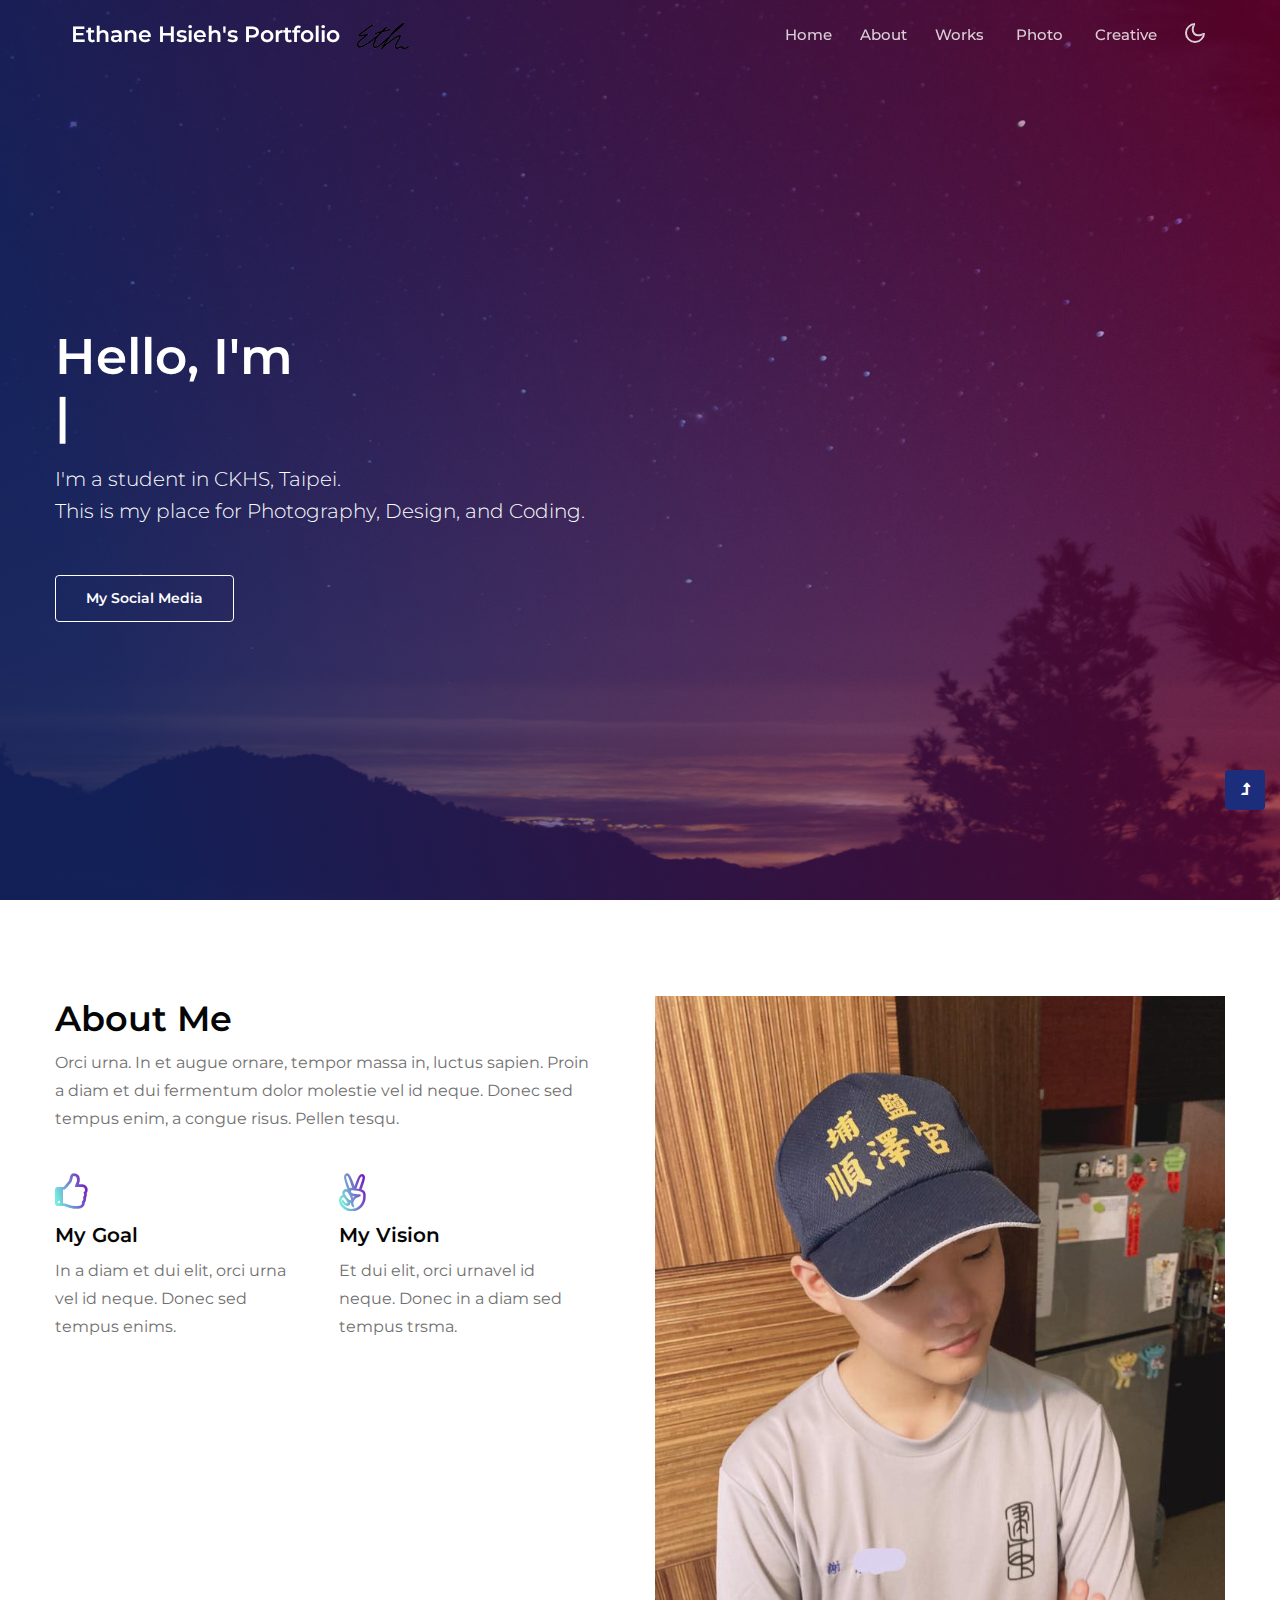
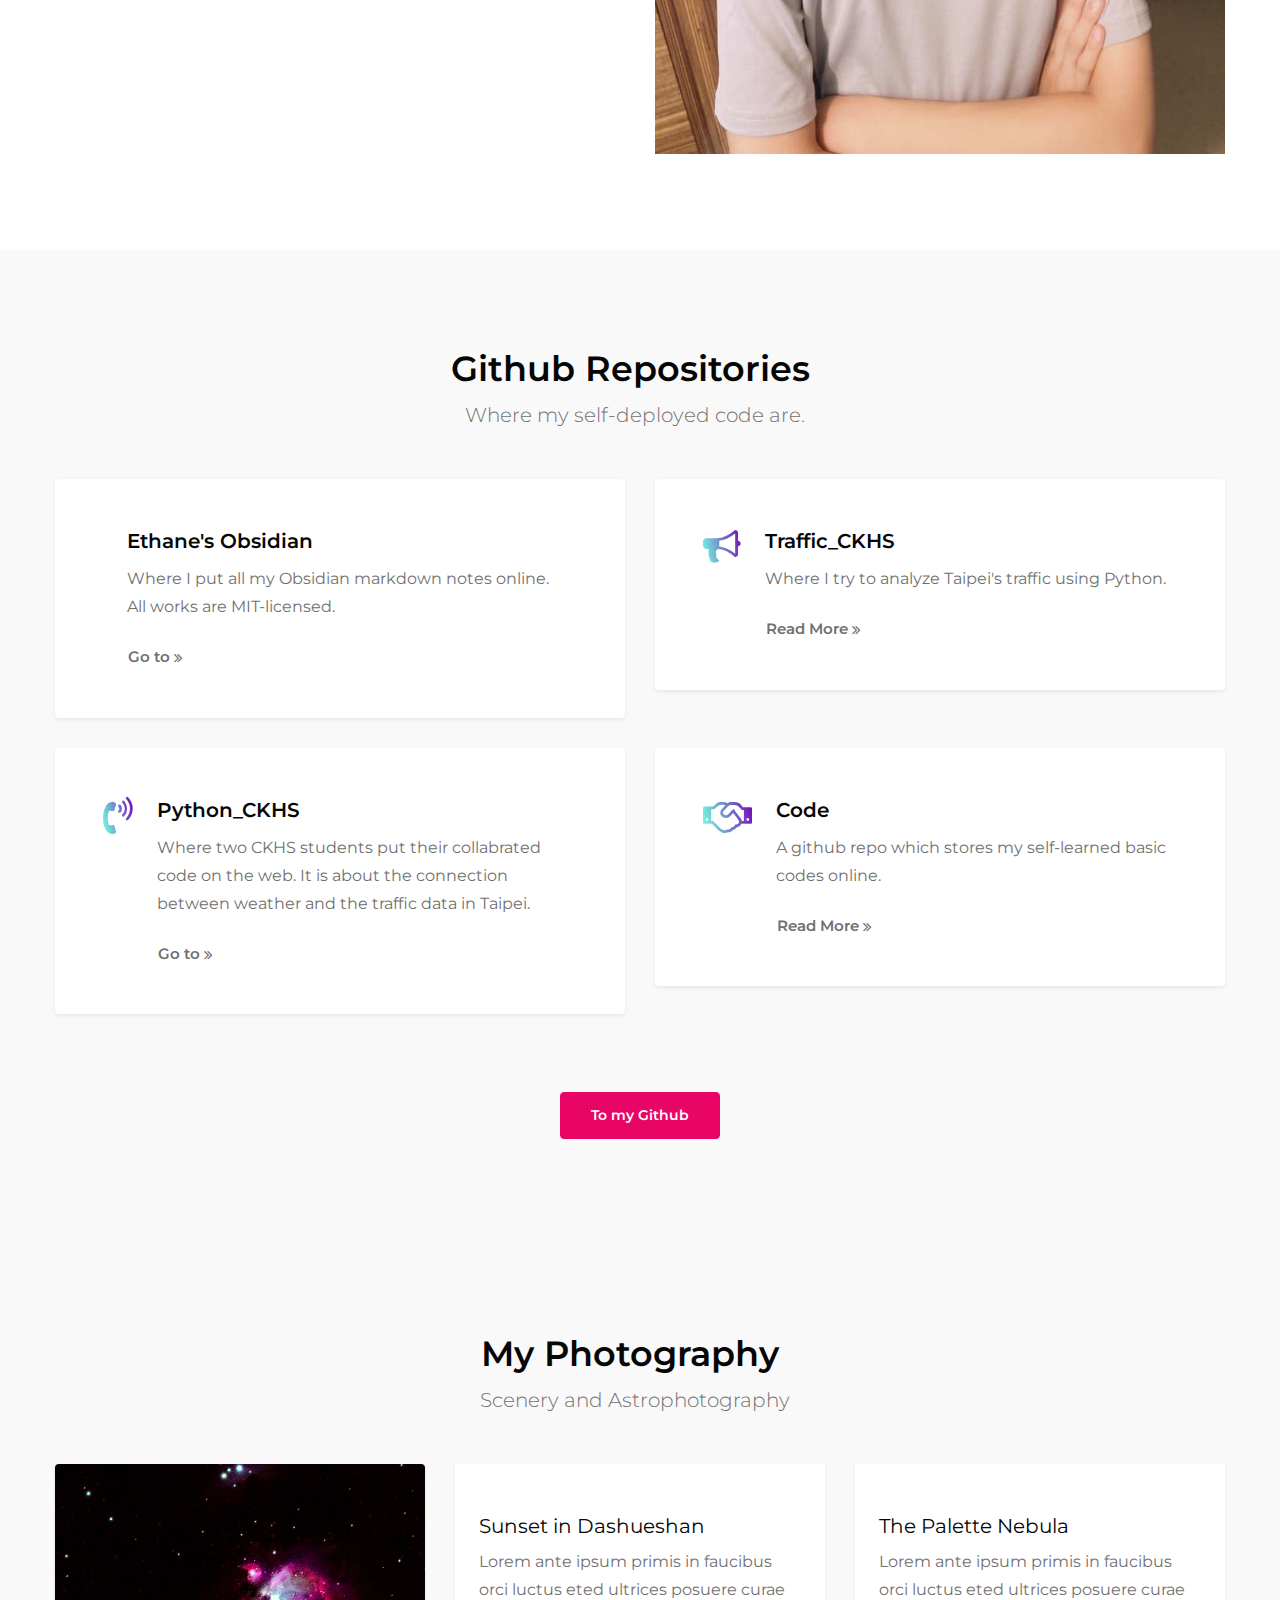
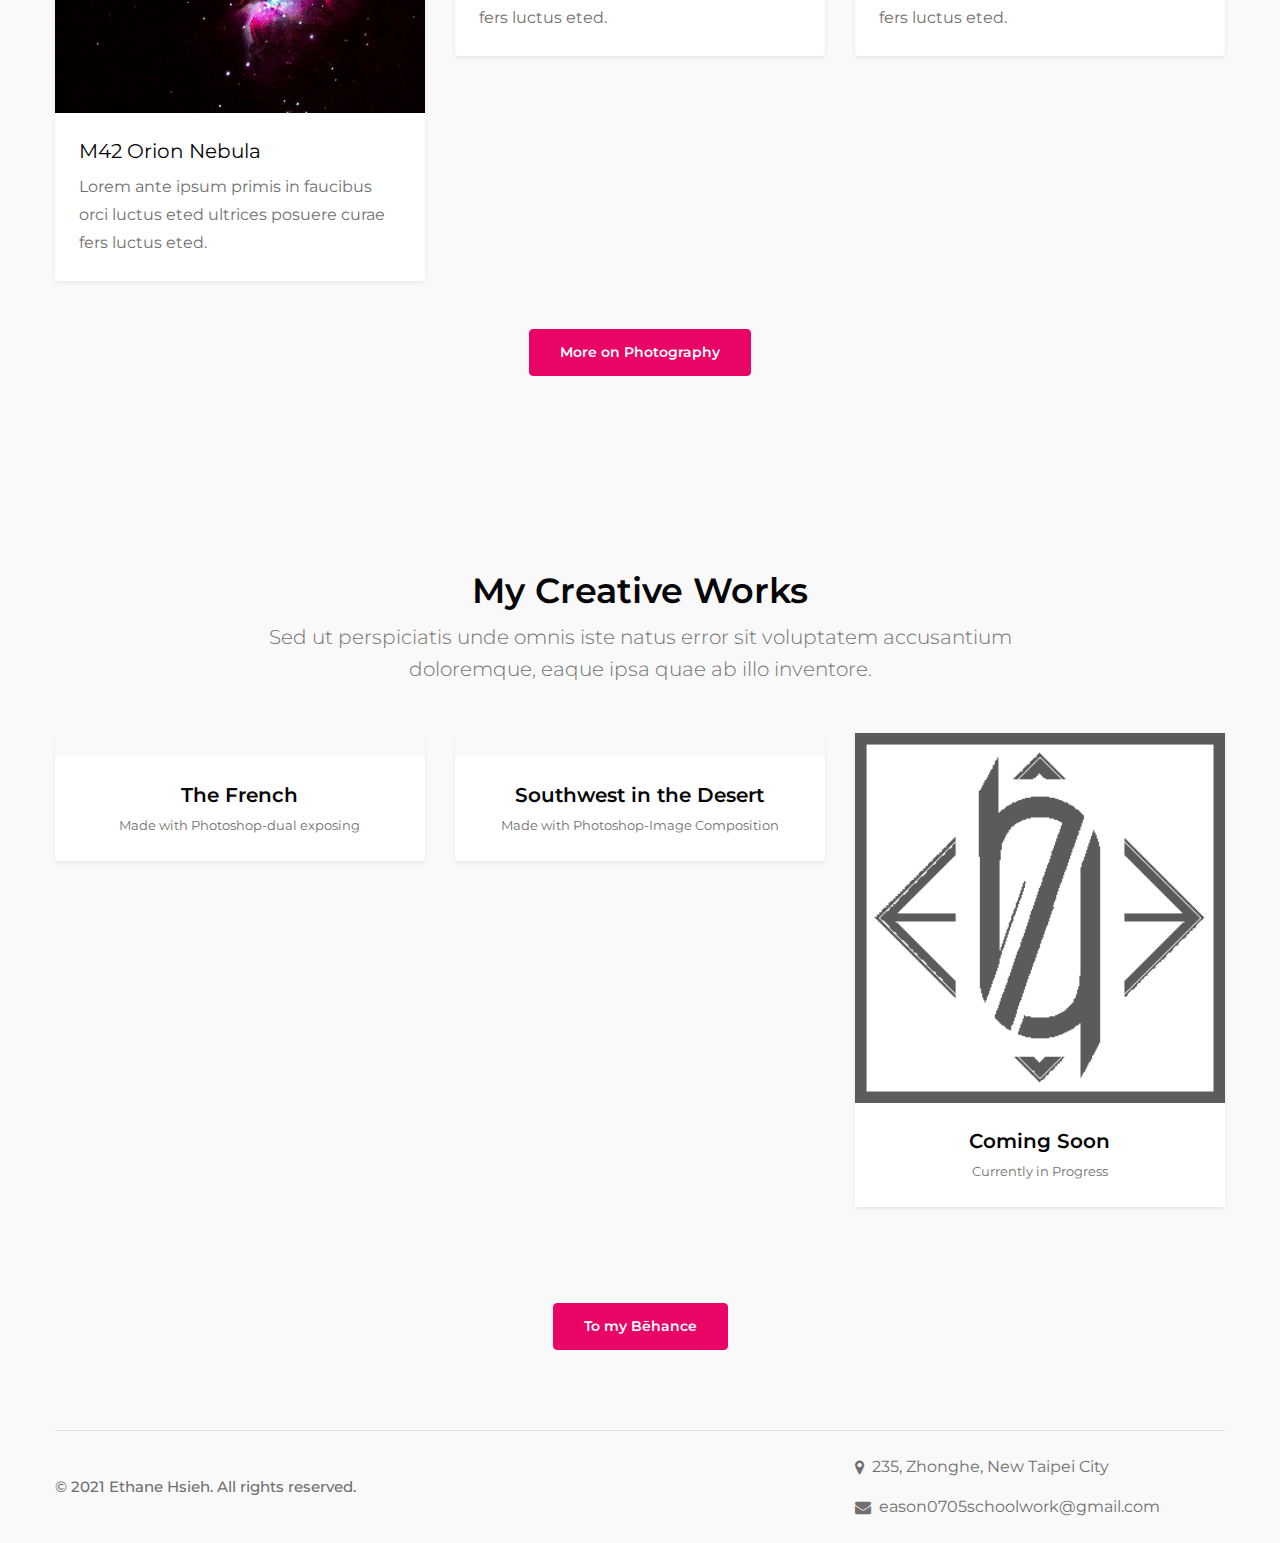
==== commit e6c75639: "debug" ====
--- a/index.html
+++ b/index.html
@@ -311,7 +311,7 @@
                 </div>
             </div>
             <div class="mt-md-5 mt-4 text-center">
-                <a class="btn btn-style-white btn-style-primary" href="services.html">More on Photography</a>
+                <a class="btn btn-style-white btn-style-primary" href="">More on Photography</a>
             </div>
         </div>
     </section>
@@ -373,7 +373,7 @@
                             </a>
                         </div>
                         <div class="team-bottom-block p-4">
-                            <h5 class="member mb-1 active"><a href="#team">Southwest in the Desert</a></h5>
+                            <h5 class="member mb-1"><a href="#team">Southwest in the Desert</a></h5>
                             <small>Made with Photoshop-Image Composition</small>
                         </div>
                     </div>
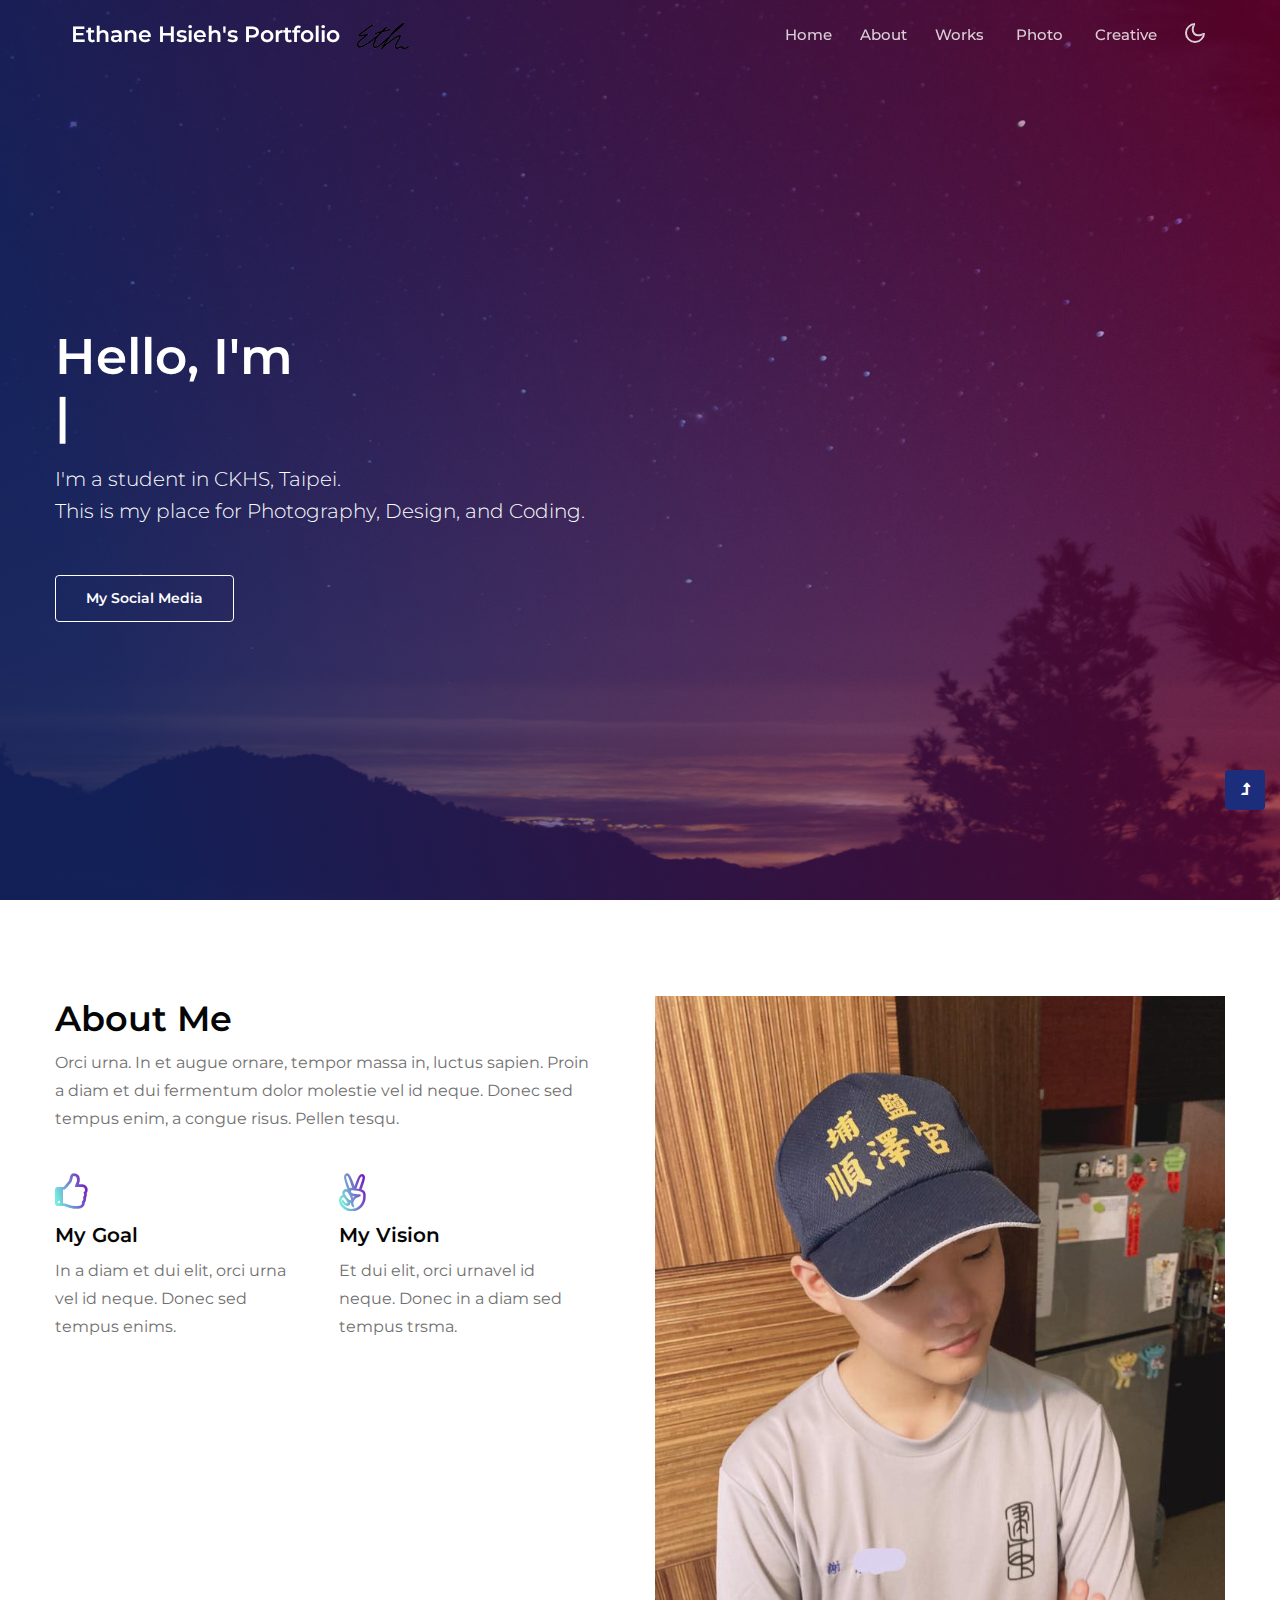
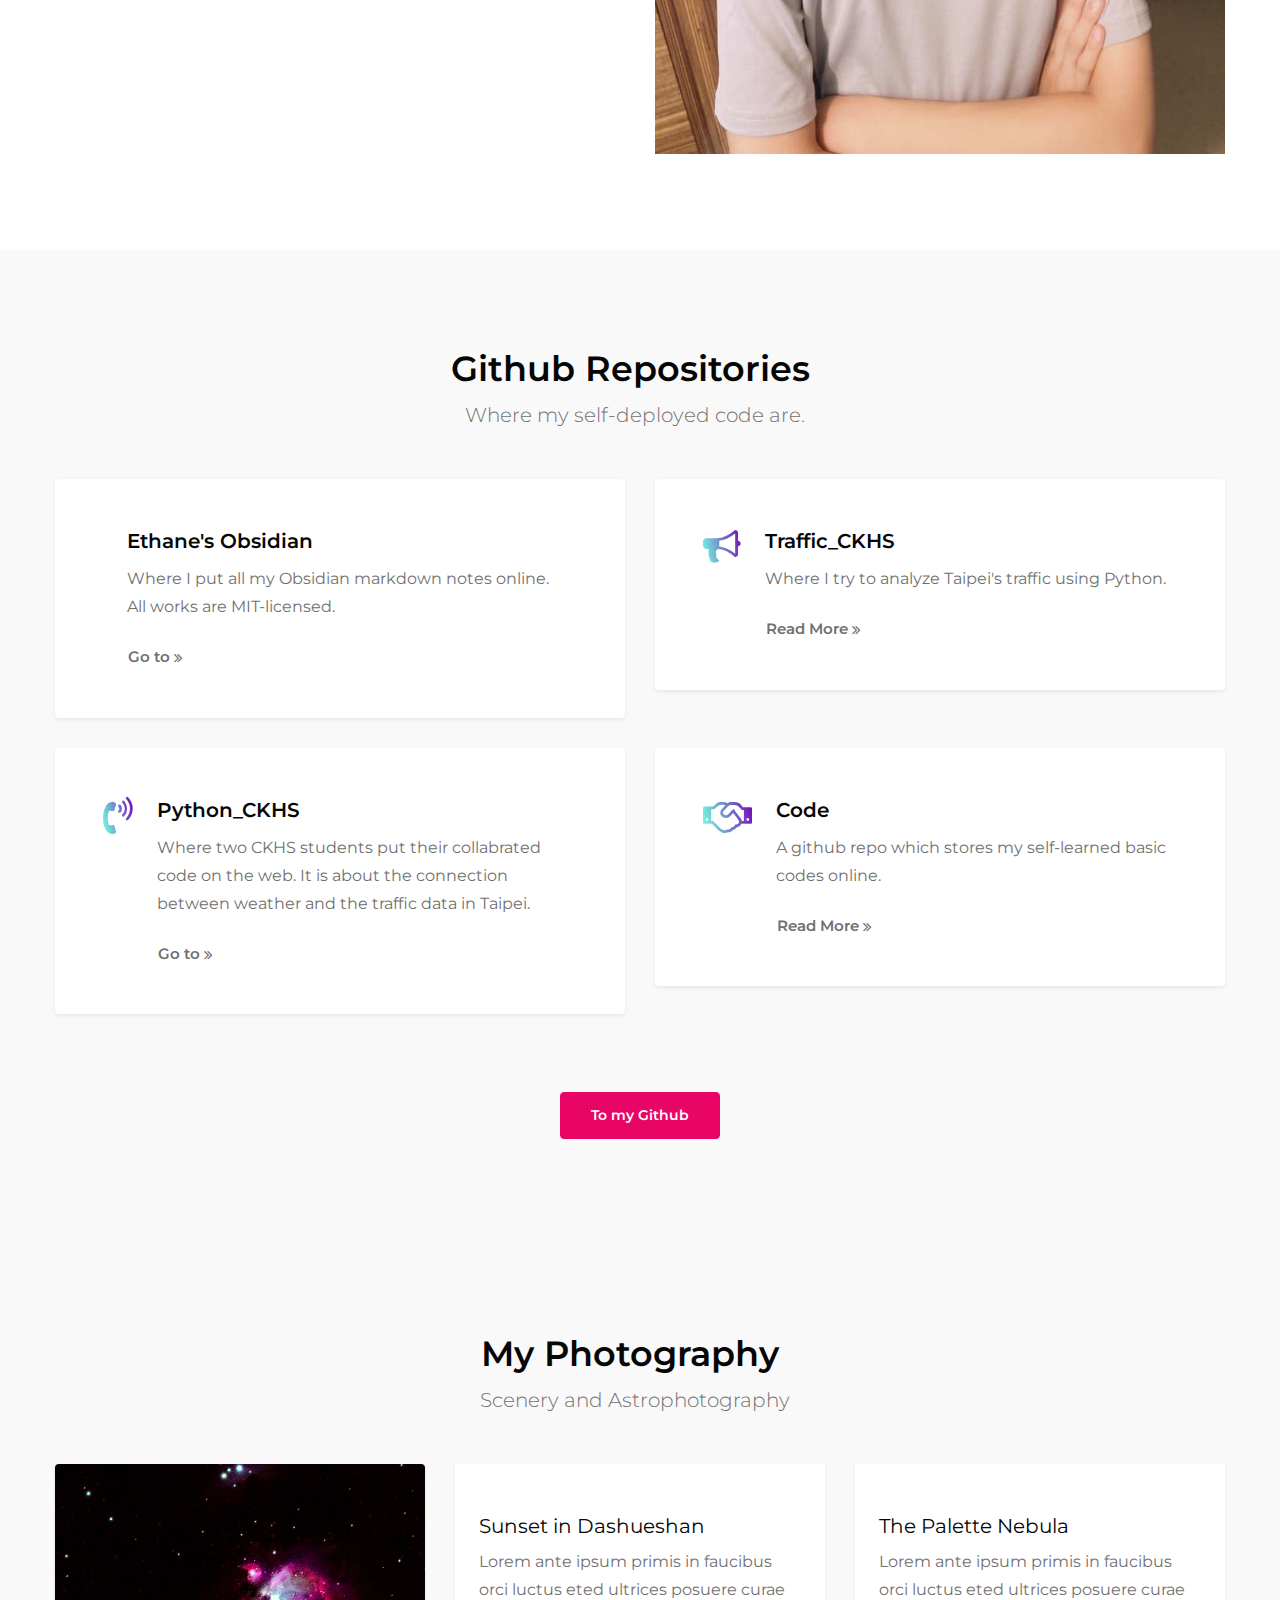
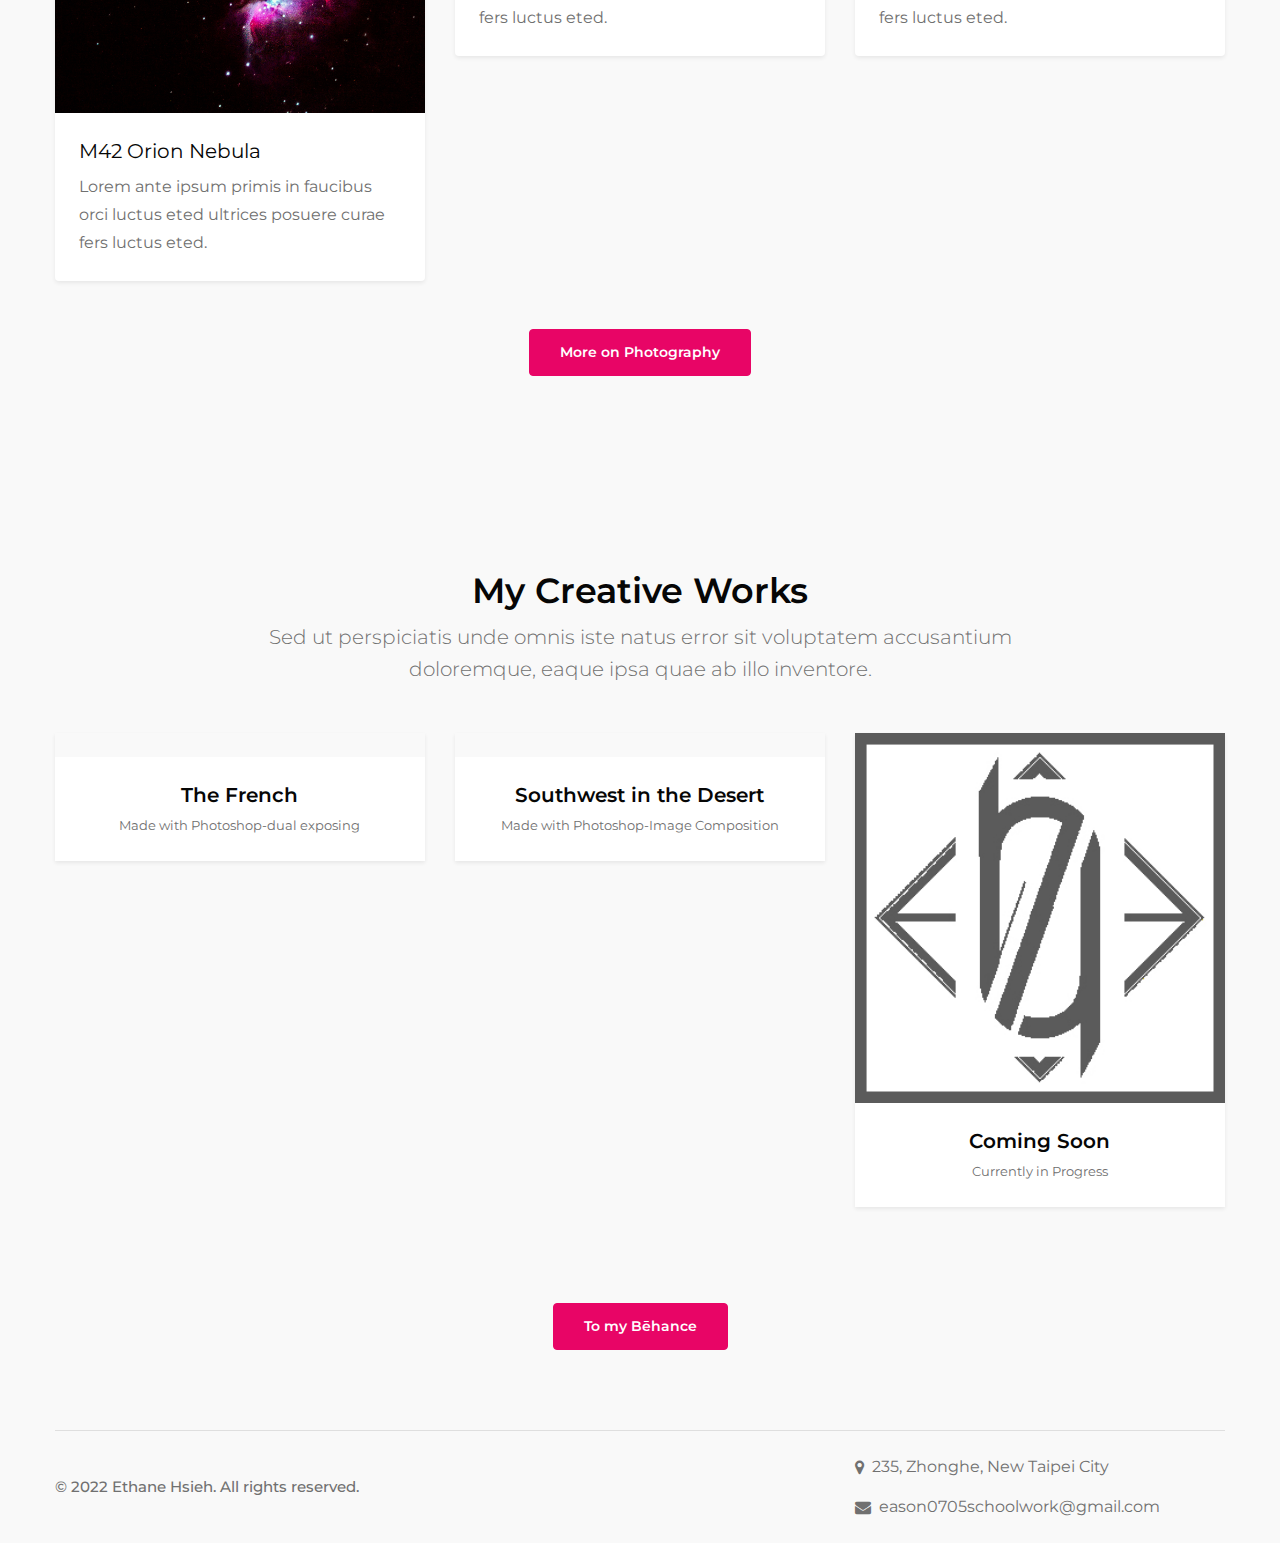
==== commit 35c7066b: "email" ====
--- a/index.html
+++ b/index.html
@@ -344,7 +344,6 @@
                                         <a class="fac" href="#instagram">
                                             <span class="fa fa-instagram"></span>
                                         </a>
-
                                     </div>
                                 </div>
                             </a>
@@ -441,14 +440,14 @@
         <div class="container">
             <hr>
             <div class="row bottom-copies">
-                <p class="col-lg-8 copy-footer-29">© 2021 Ethane Hsieh. All rights reserved.
+                <p class="col-lg-8 copy-footer-29">© 2022 Ethane Hsieh. All rights reserved.
                     <div class="col-lg-4 text-right">
                         <ul>
                             <li class="d-flex align-items-center py-2"><i class="fa fa-map-marker mr-2"
                                     aria-hidden="true"></i>235, Zhonghe, New Taipei City</li>
                             <li class="d-flex align-items-center py-2"><i class="fa fa-envelope mr-2"
                                     aria-hidden="true"></i><a
-                                    href="mailto:info@example.com">eason0705schoolwork@gmail.com</a></li>
+                                    href="mailto:eason0705schoolwork@gmail.com<">eason0705schoolwork@gmail.com</a></li>
                         </ul>
                     </div>
             </div>
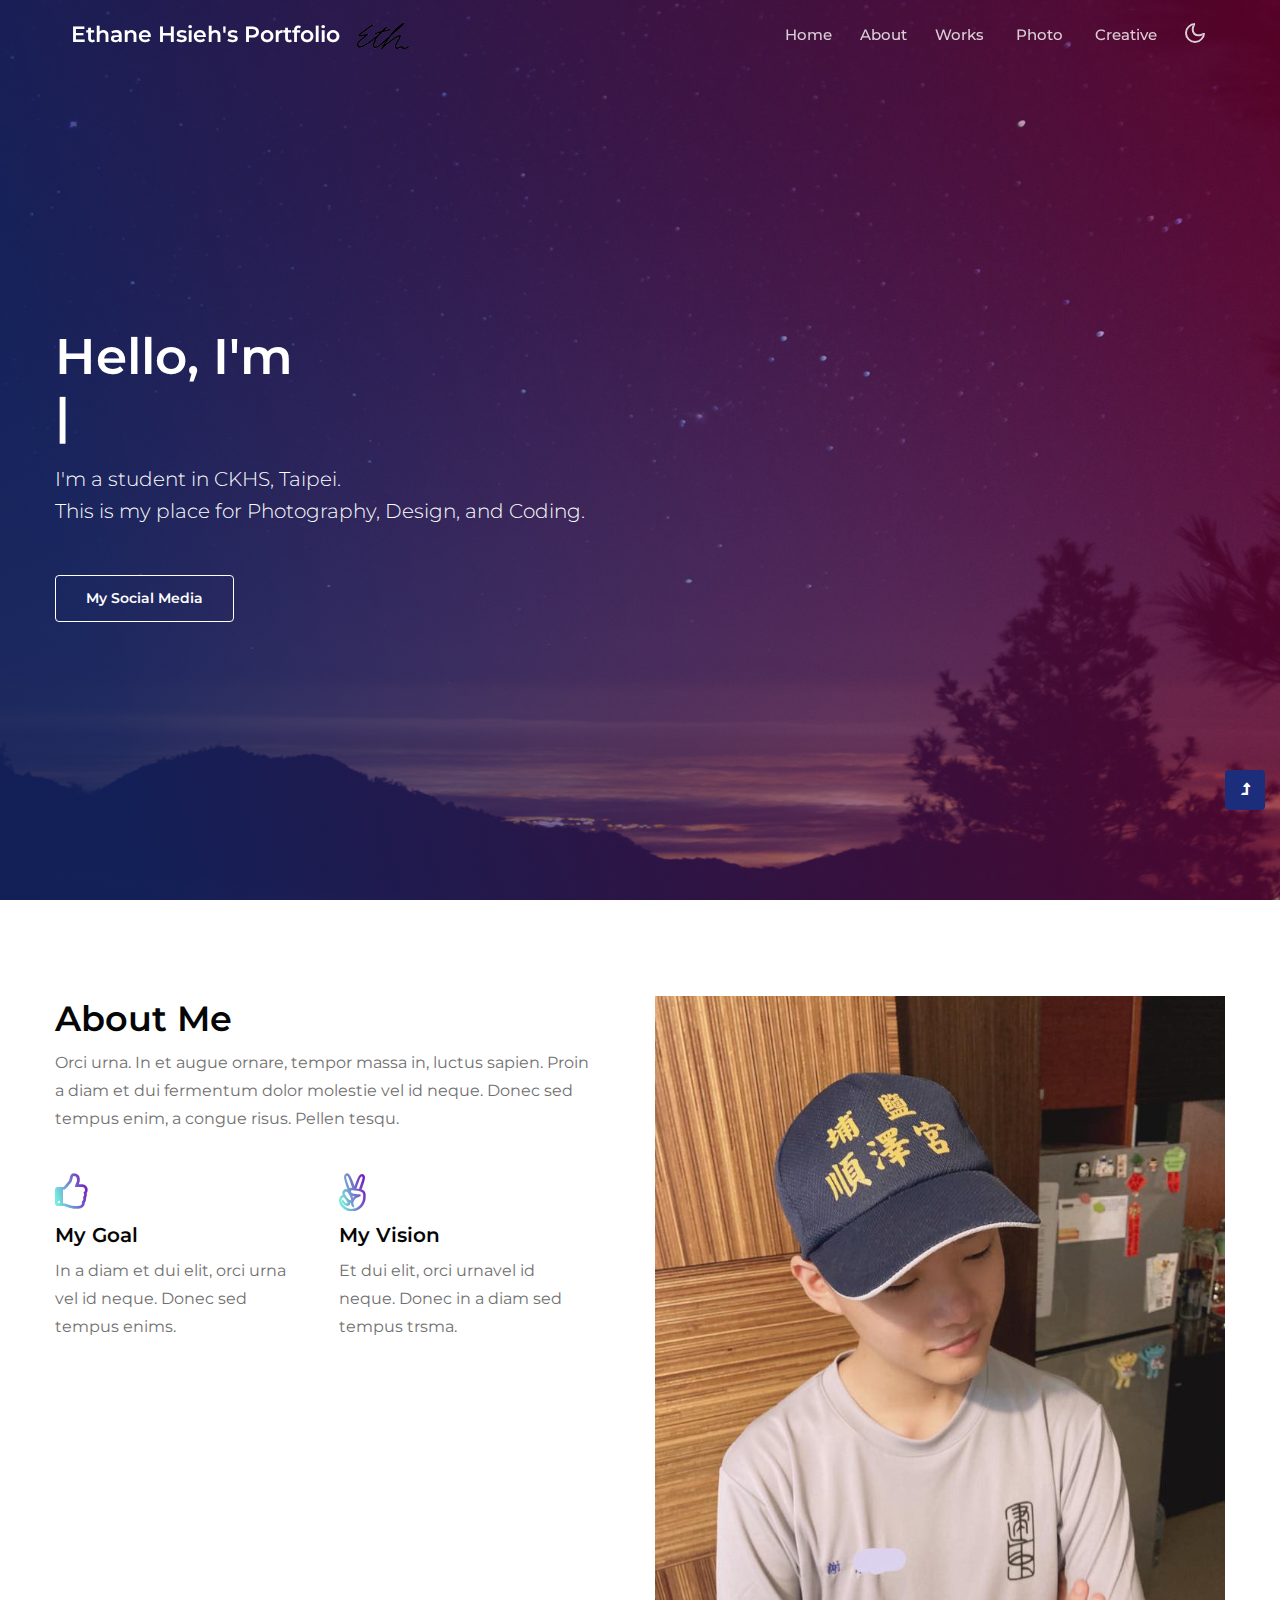
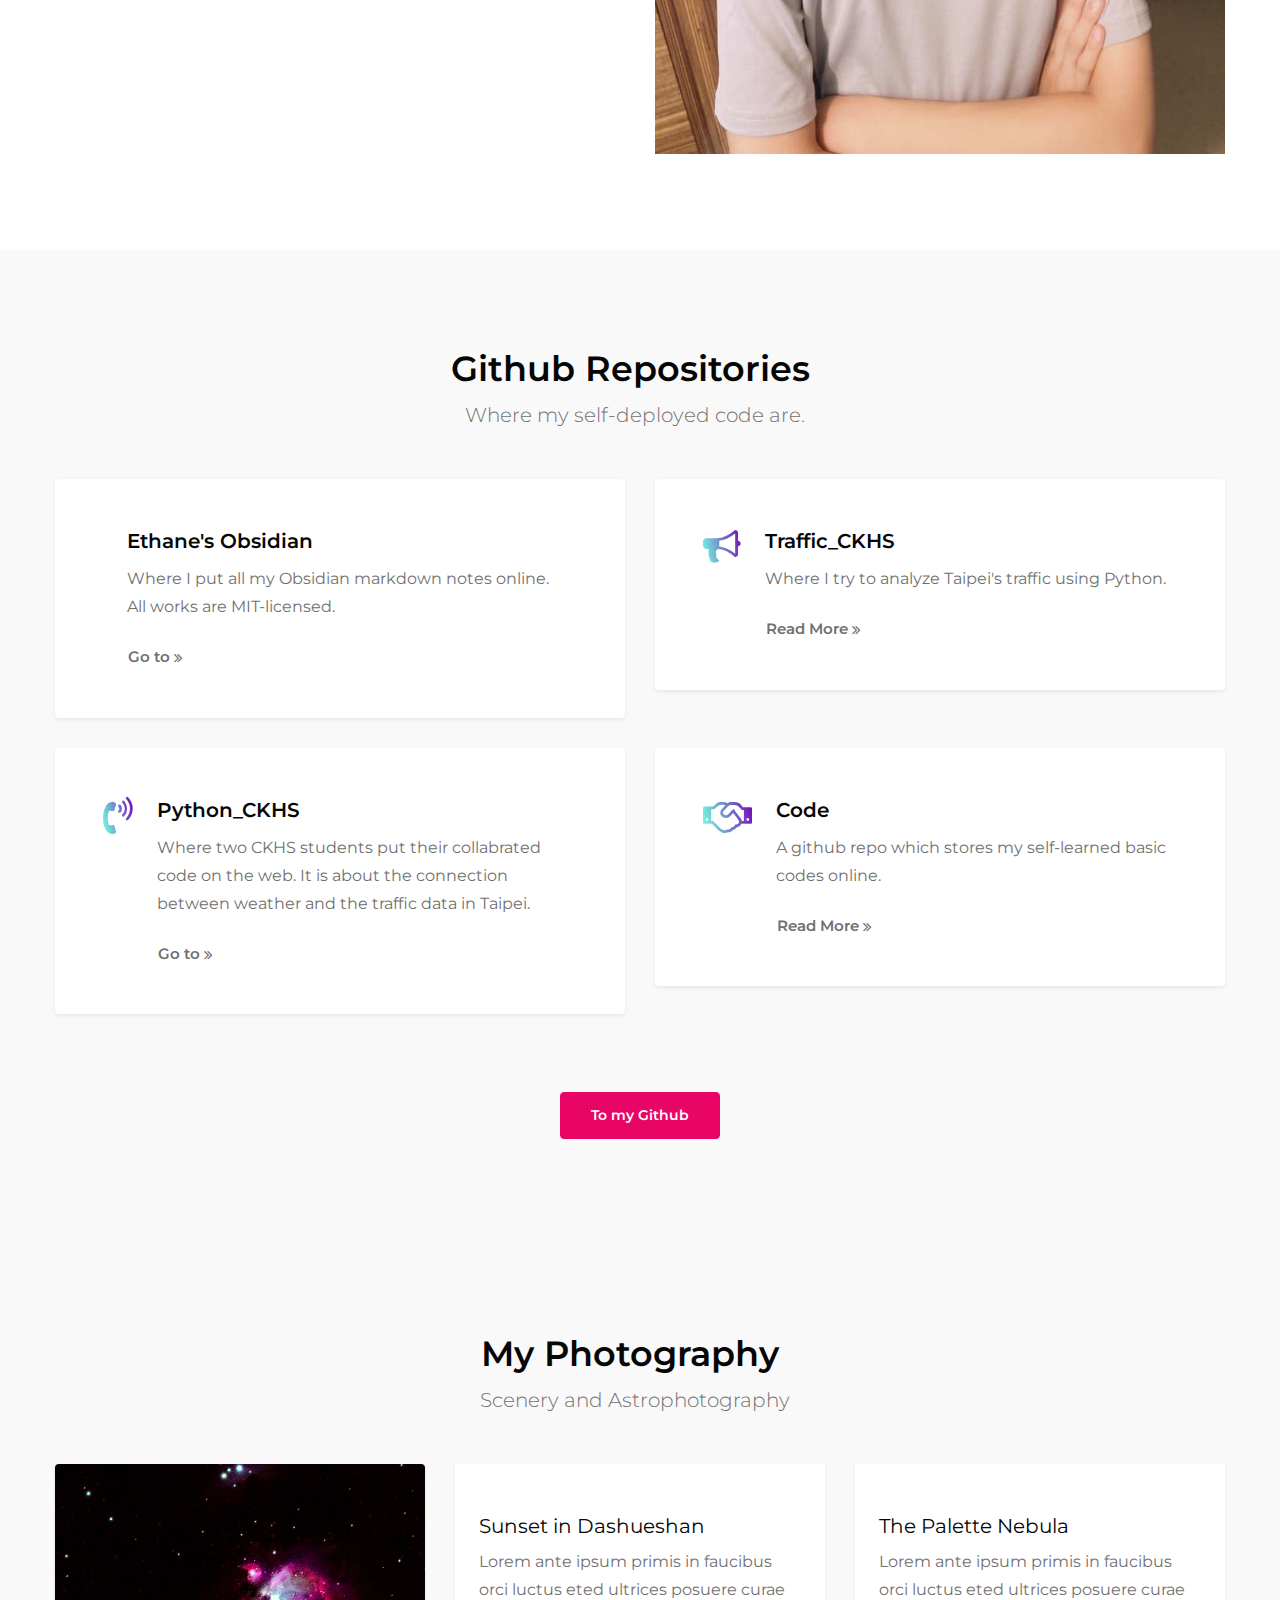
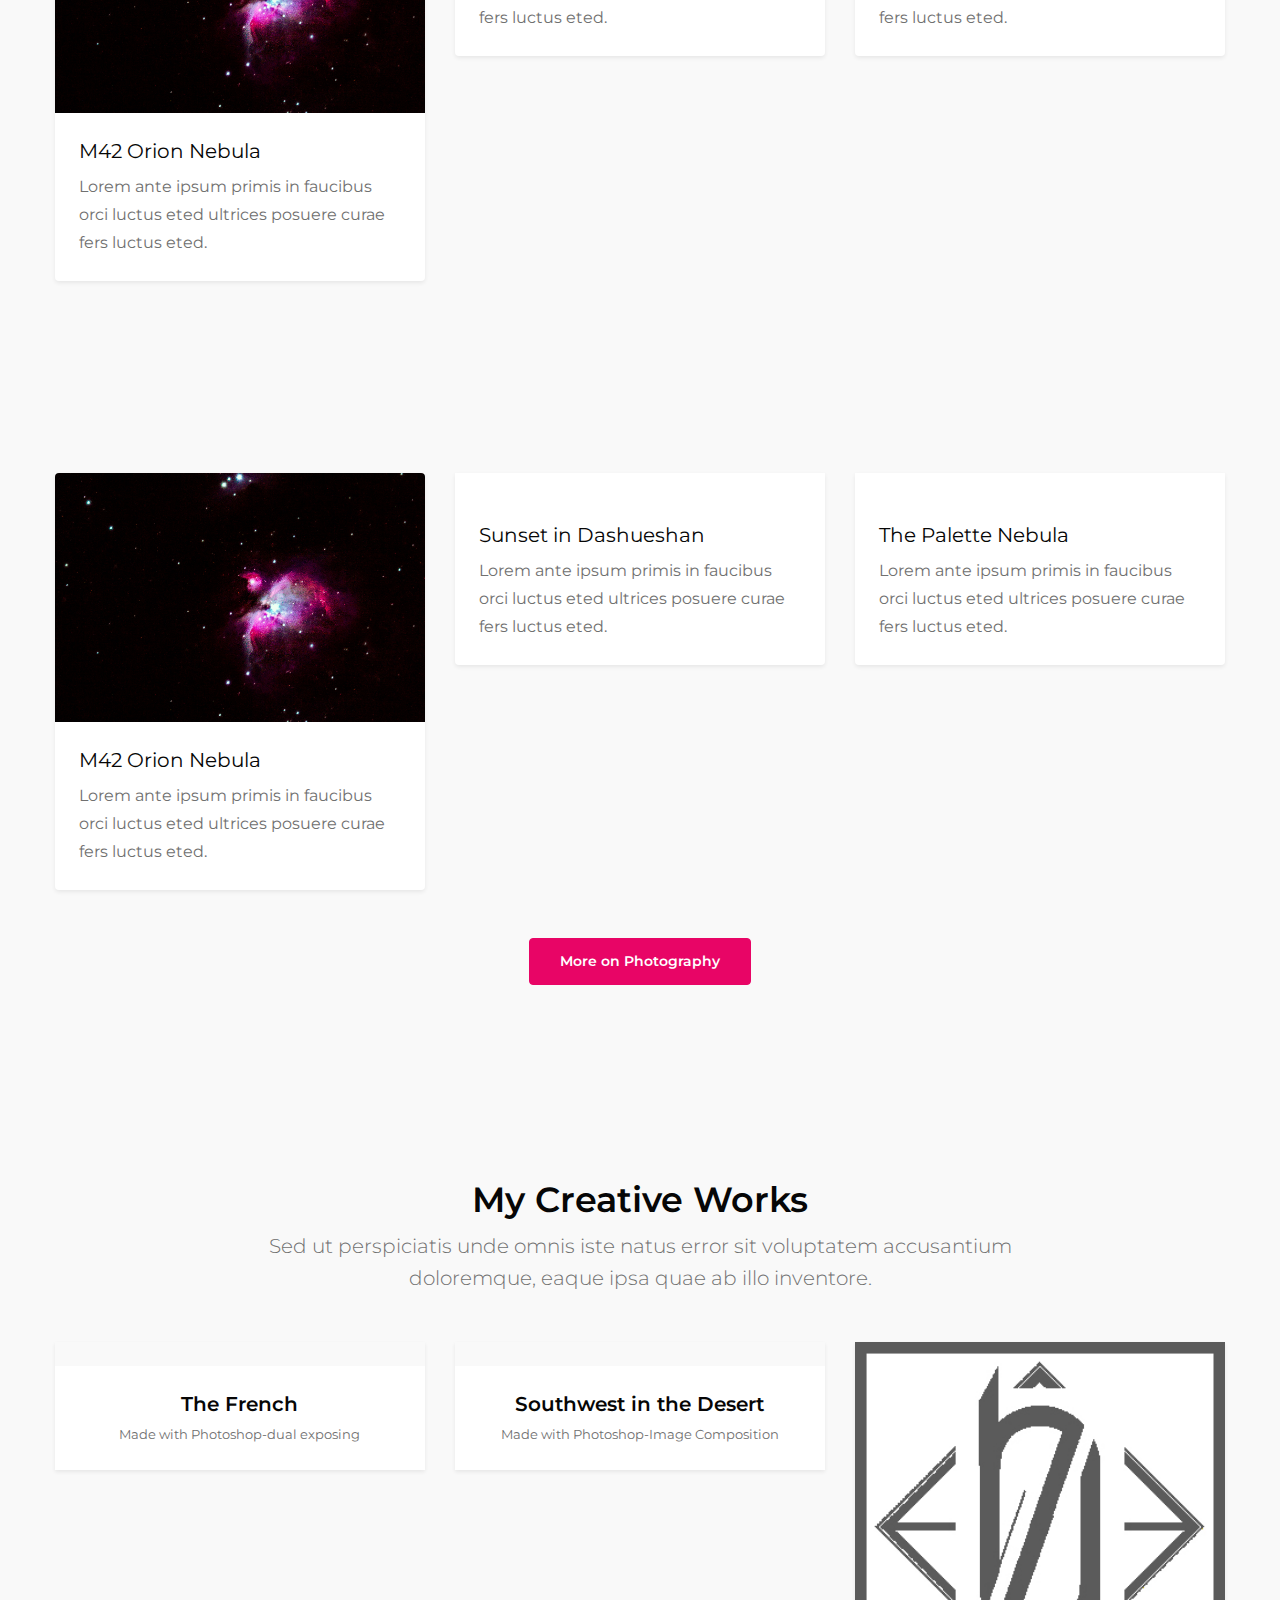
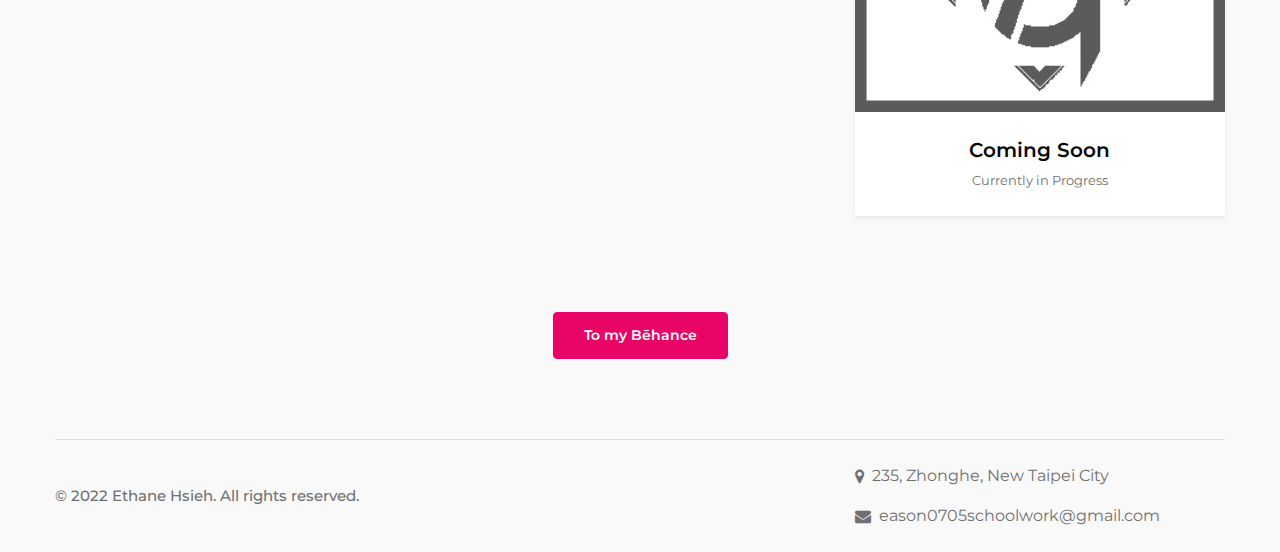
==== commit 7ac5bb30: "Astro+Pics" ====
--- a/index.html
+++ b/index.html
@@ -300,18 +300,63 @@
                 <div class="col-lg-4 col-md-6 mt-lg-0 mt-sm-5 mt-4">
                     <div class="service-single-grid">
                         <div class="service-image">
-                            <img src="assets/images/astro.jpg" class="img-fluid" alt="">
+                            <img src="assets/images/p1212.jpg" class="img-fluid" alt="">
                         </div>
                         <div class="service-content p-4">
                             <h5 class="mb-2">The Palette Nebula</h5>
                             <p>Lorem ante ipsum primis in faucibus orci luctus eted ultrices posuere curae fers
                                 luctus eted.</p>
                         </div>
+                        
+                    </div>
+                </div>
+            </div>
+        </div>
+    </section>
+    <!-- service 3 grids -->
+    <!-- service 3 grids -->
+    <section class="w3l-service-3 py-5" id="photo">
+        <div class="container py-md-5 py-4">
+            <div class="row">
+                <div class="col-lg-4 col-md-6">
+                    <div class="service-single-grid">
+                        <div class="service-image">
+                            <img src="assets/images/p1.jpg" class="img-fluid" alt="">
+                        </div>
+                        <div class="service-content p-4">
+                            <h5 class="mb-2">M42 Orion Nebula</h5>
+                            <p>Lorem ante ipsum primis in faucibus orci luctus eted ultrices posuere curae fers
+                                luctus eted.</p>
+                        </div>
+                    </div>
+                </div>
+                <div class="col-lg-4 col-md-6 mt-md-0 mt-sm-5 mt-4">
+                    <div class="service-single-grid">
+                        <div class="service-image">
+                            <img src="assets/images/p3.jpg" class="img-fluid" alt="">
+                        </div>
+                        <div class="service-content p-4">
+                            <h5 class="mb-2">Sunset in Dashueshan</h5>
+                            <p>Lorem ante ipsum primis in faucibus orci luctus eted ultrices posuere curae fers
+                                luctus eted.</p>
+                        </div>
+                    </div>
+                </div>
+                <div class="col-lg-4 col-md-6 mt-lg-0 mt-sm-5 mt-4">
+                    <div class="service-single-grid">
+                        <div class="service-image">
+                            <img src="assets/images/p1212.jpg" class="img-fluid" alt="">
+                        </div>
+                        <div class="service-content p-4">
+                            <h5 class="mb-2">The Palette Nebula</h5>
+                            <p>Lorem ante ipsum primis in faucibus orci luctus eted ultrices posuere curae fers
+                                luctus eted.</p>
+                        </div>
                     </div>
                 </div>
             </div>
             <div class="mt-md-5 mt-4 text-center">
-                <a class="btn btn-style-white btn-style-primary" href="">More on Photography</a>
+                <a class="btn btn-style-white btn-style-primary" href="https://github.com/Ethane1755/Astro_Pics">More on Photography</a>
             </div>
         </div>
     </section>
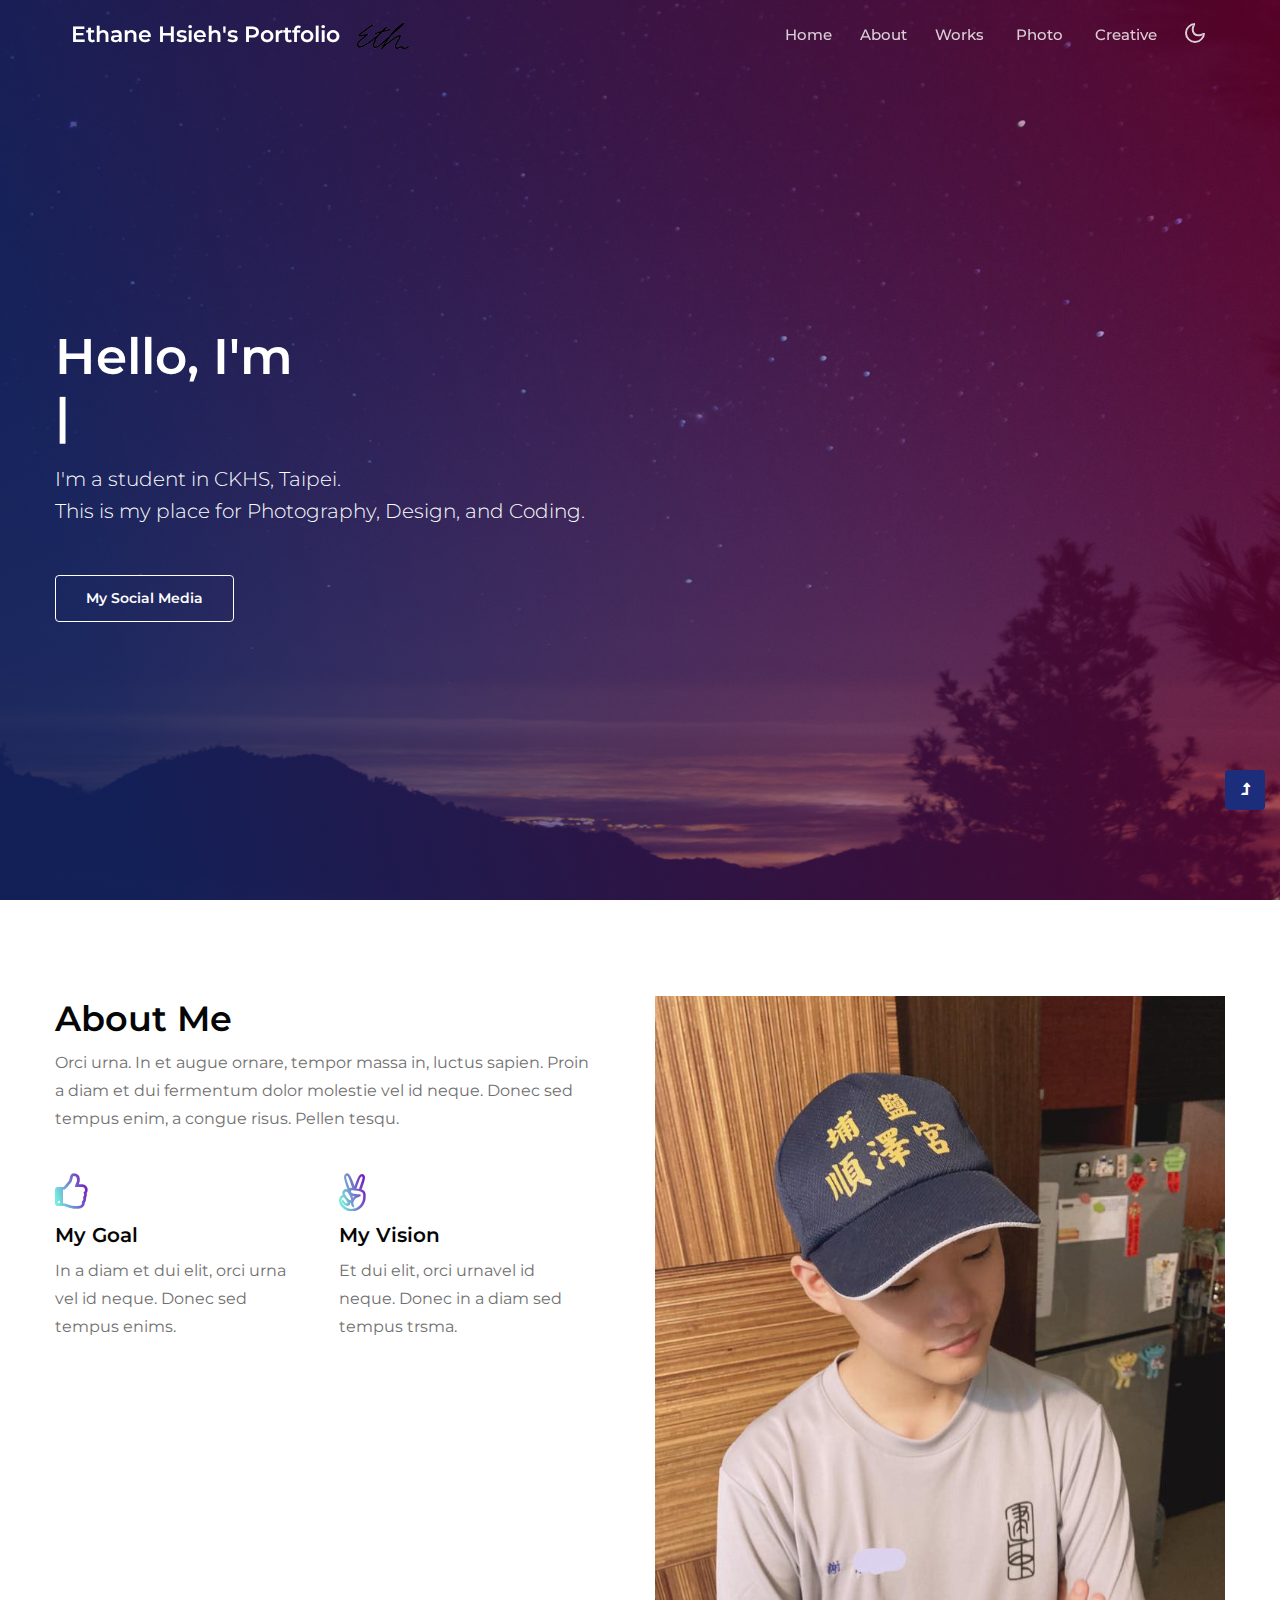
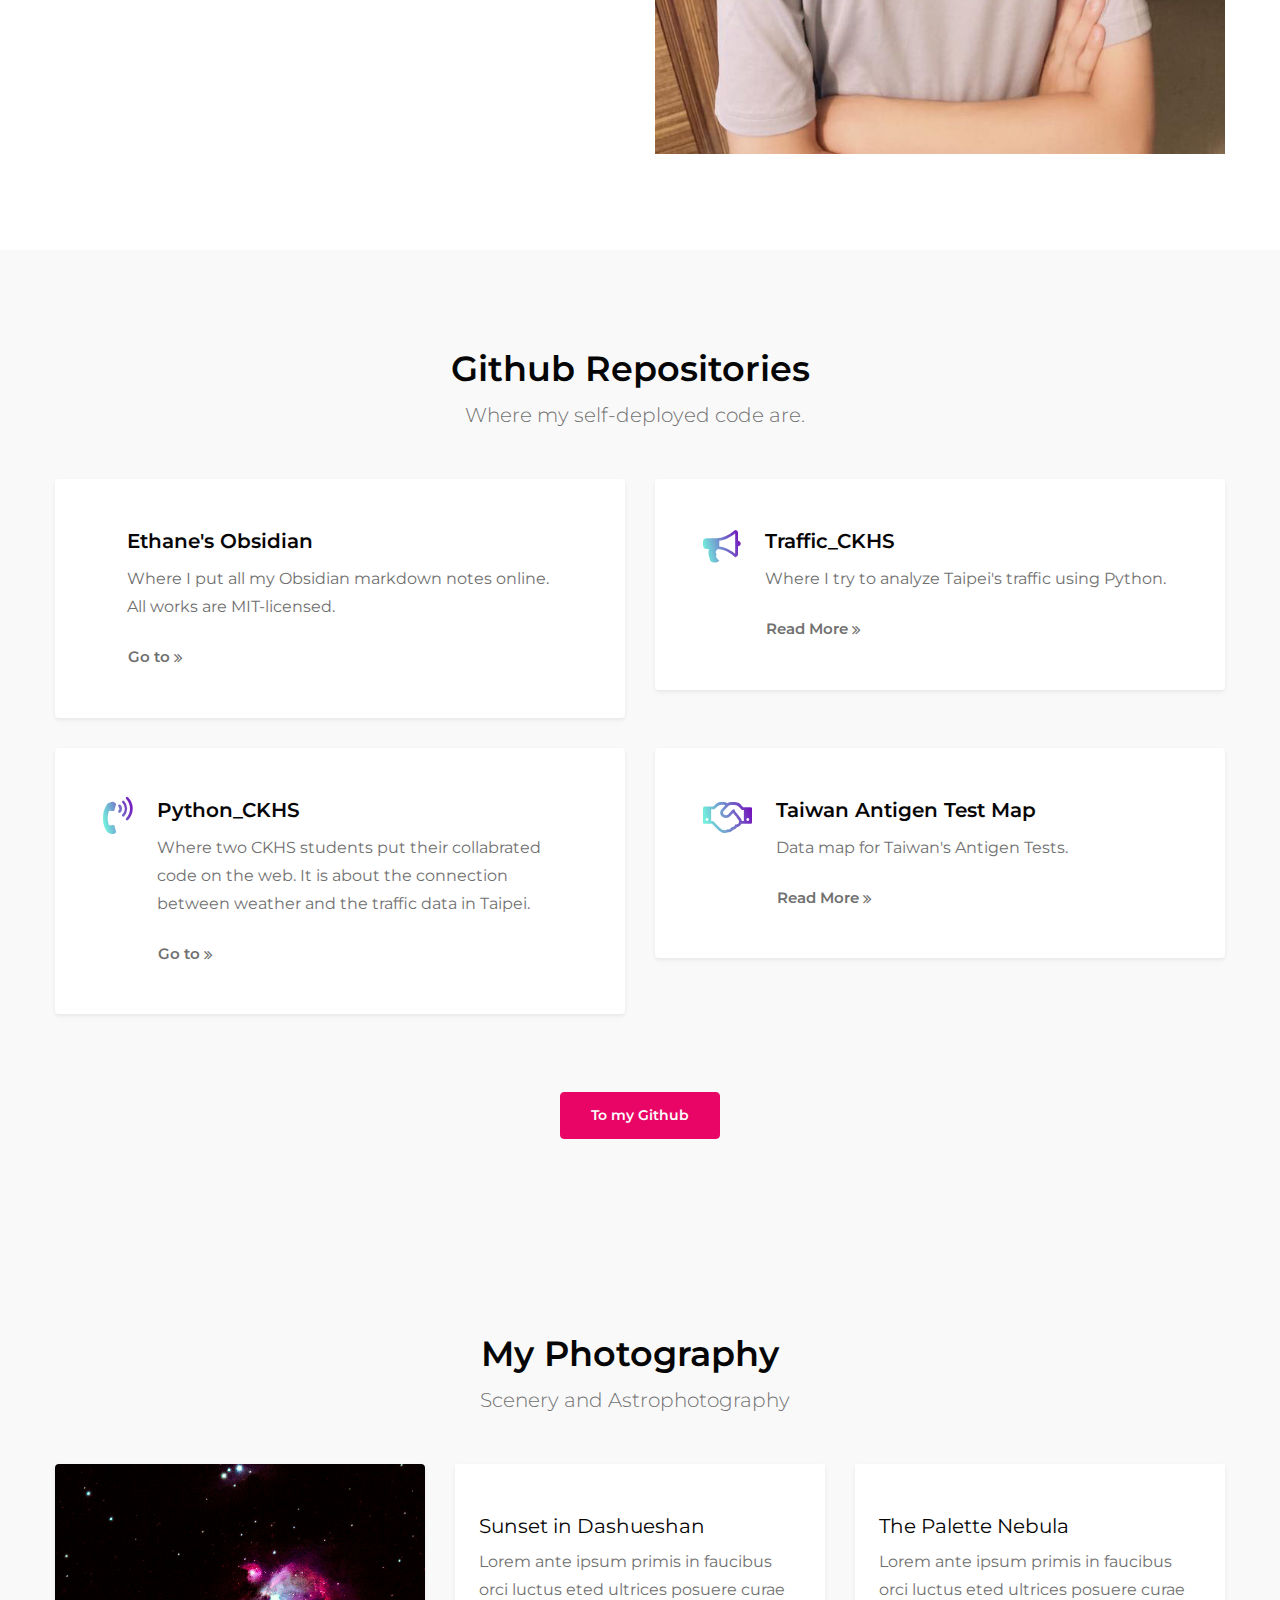
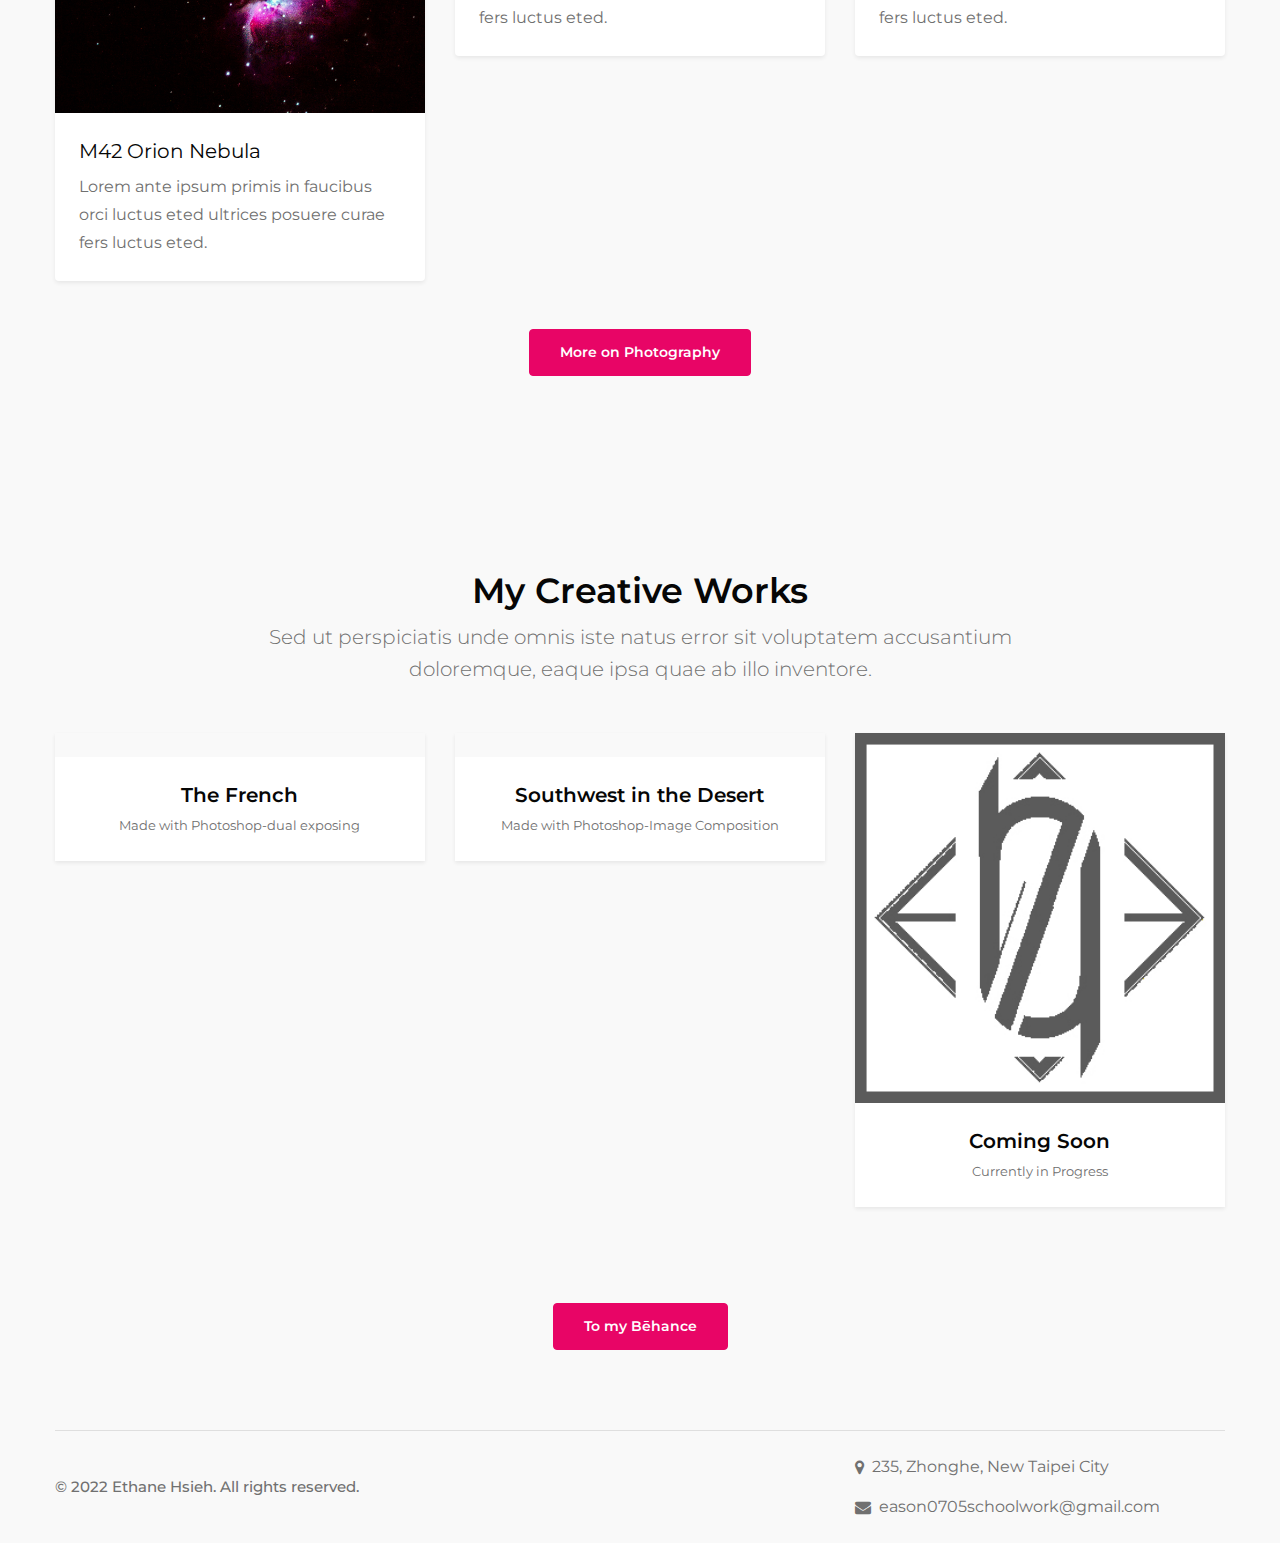
==== commit 118ab5fe: "antigen" ====
--- a/index.html
+++ b/index.html
@@ -245,8 +245,8 @@
                                     <span class="fa fa-handshake-o" aria-hidden="true"></span>
                                 </div>
                                 <div class="services-content">
-                                    <h5><a href="services.html">Code&nbsp;</a></h5>
-                                    <p>A github repo which stores my self-learned basic codes online.&nbsp;&nbsp;</p>
+                                    <h5><a href="antigen.html">Taiwan Antigen Test Map&nbsp;</a></h5>
+                                    <p>Data map for Taiwan's Antigen Tests.&nbsp;&nbsp;</p>
                                     <a href="#services" class="btn read-button d-flex align-items-center mt-4 p-0">Read
                                         More<i class="fa fa-angle-double-right ml-1" aria-hidden="true"></i></a>
                                 </div>
@@ -307,56 +307,11 @@
                             <p>Lorem ante ipsum primis in faucibus orci luctus eted ultrices posuere curae fers
                                 luctus eted.</p>
                         </div>
-                        
-                    </div>
-                </div>
-            </div>
-        </div>
-    </section>
-    <!-- service 3 grids -->
-    <!-- service 3 grids -->
-    <section class="w3l-service-3 py-5" id="photo">
-        <div class="container py-md-5 py-4">
-            <div class="row">
-                <div class="col-lg-4 col-md-6">
-                    <div class="service-single-grid">
-                        <div class="service-image">
-                            <img src="assets/images/p1.jpg" class="img-fluid" alt="">
-                        </div>
-                        <div class="service-content p-4">
-                            <h5 class="mb-2">M42 Orion Nebula</h5>
-                            <p>Lorem ante ipsum primis in faucibus orci luctus eted ultrices posuere curae fers
-                                luctus eted.</p>
-                        </div>
-                    </div>
-                </div>
-                <div class="col-lg-4 col-md-6 mt-md-0 mt-sm-5 mt-4">
-                    <div class="service-single-grid">
-                        <div class="service-image">
-                            <img src="assets/images/p3.jpg" class="img-fluid" alt="">
-                        </div>
-                        <div class="service-content p-4">
-                            <h5 class="mb-2">Sunset in Dashueshan</h5>
-                            <p>Lorem ante ipsum primis in faucibus orci luctus eted ultrices posuere curae fers
-                                luctus eted.</p>
-                        </div>
-                    </div>
-                </div>
-                <div class="col-lg-4 col-md-6 mt-lg-0 mt-sm-5 mt-4">
-                    <div class="service-single-grid">
-                        <div class="service-image">
-                            <img src="assets/images/p1212.jpg" class="img-fluid" alt="">
-                        </div>
-                        <div class="service-content p-4">
-                            <h5 class="mb-2">The Palette Nebula</h5>
-                            <p>Lorem ante ipsum primis in faucibus orci luctus eted ultrices posuere curae fers
-                                luctus eted.</p>
-                        </div>
                     </div>
                 </div>
             </div>
             <div class="mt-md-5 mt-4 text-center">
-                <a class="btn btn-style-white btn-style-primary" href="https://github.com/Ethane1755/Astro_Pics">More on Photography</a>
+                <a class="btn btn-style-white btn-style-primary" href="">More on Photography</a>
             </div>
         </div>
     </section>
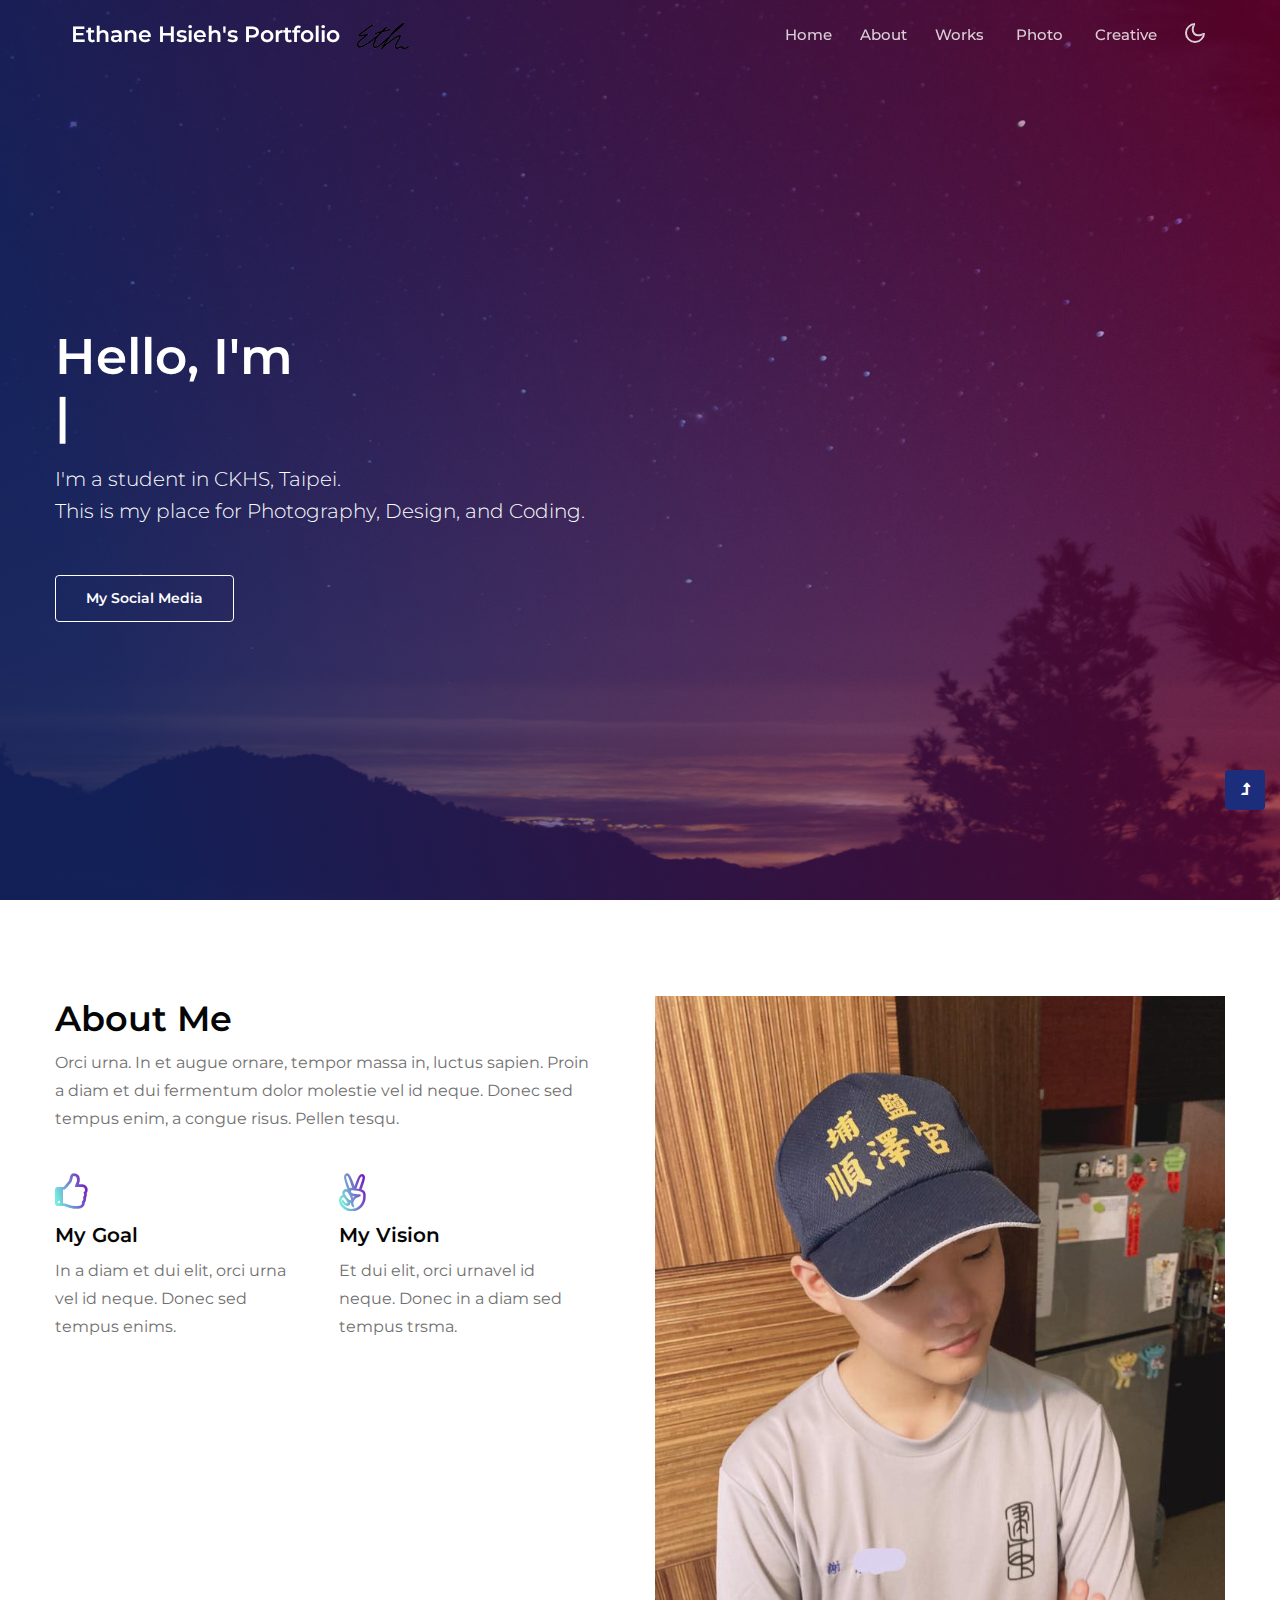
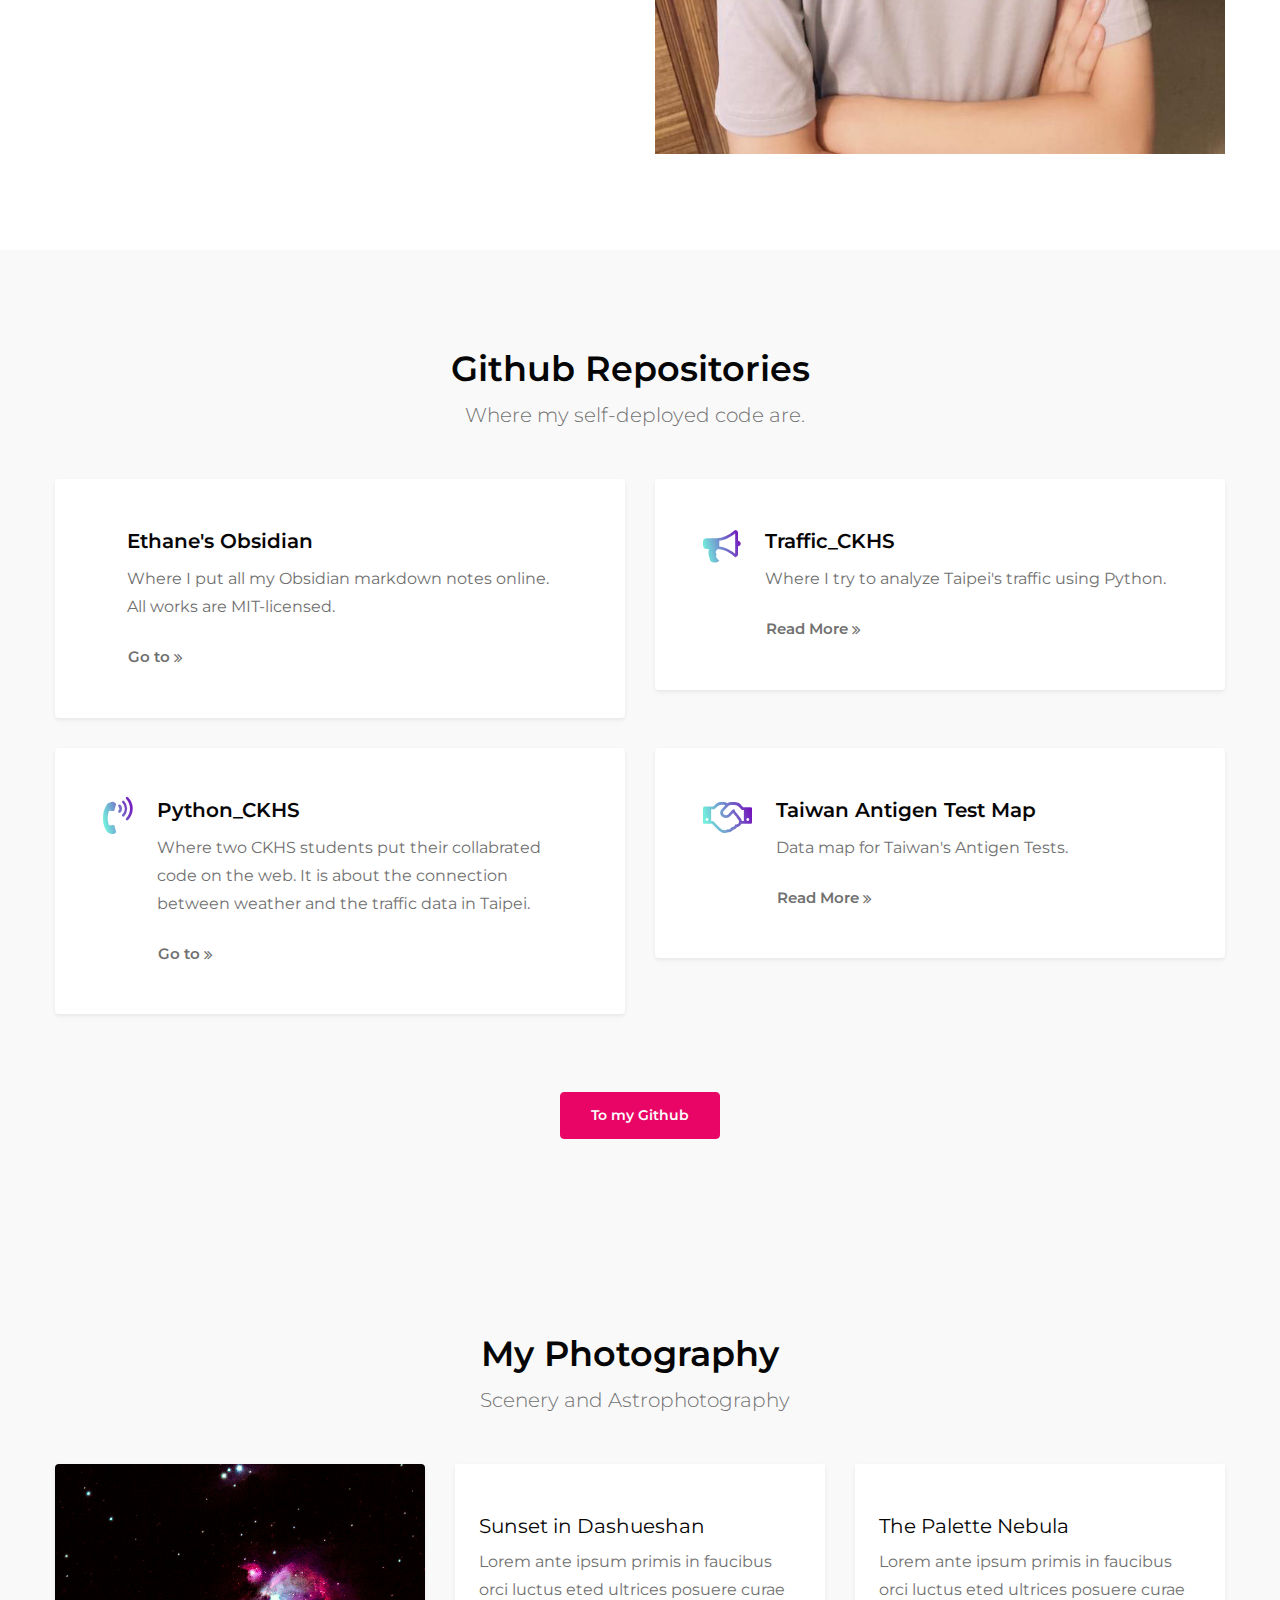
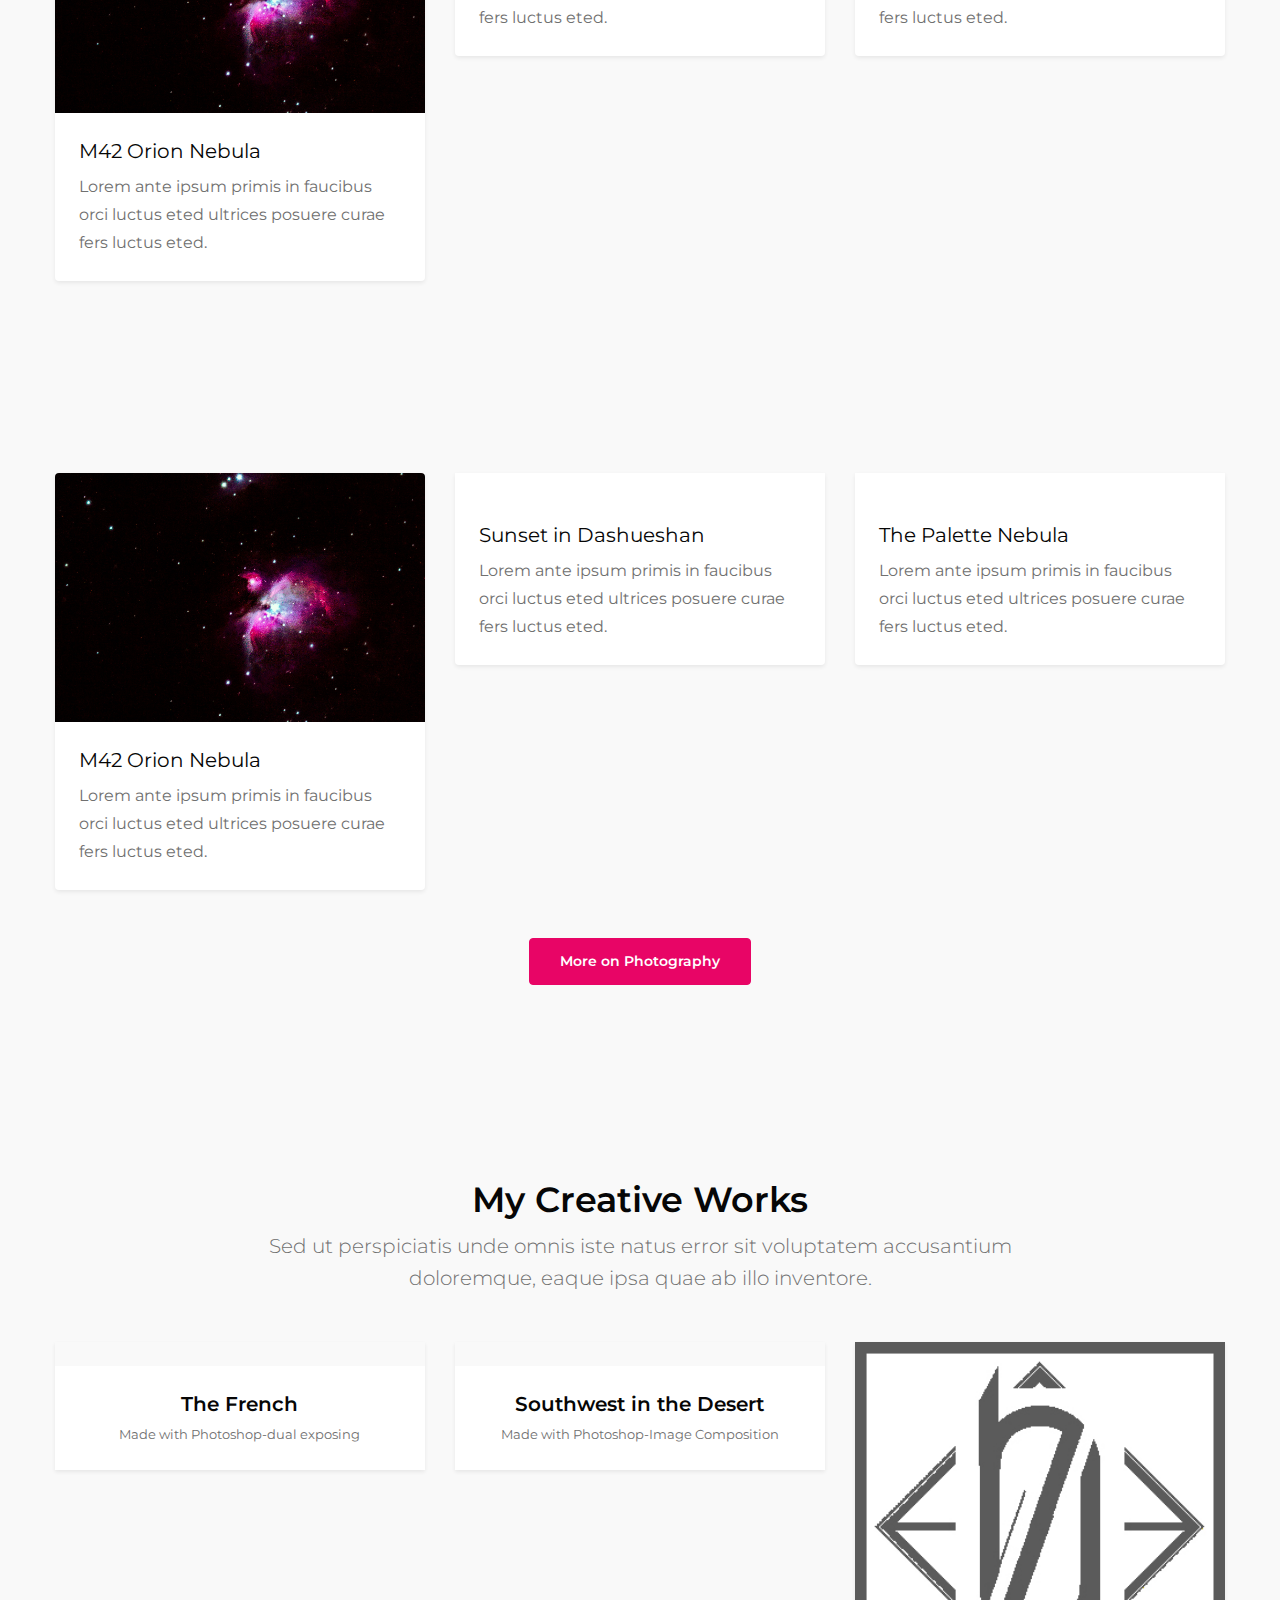
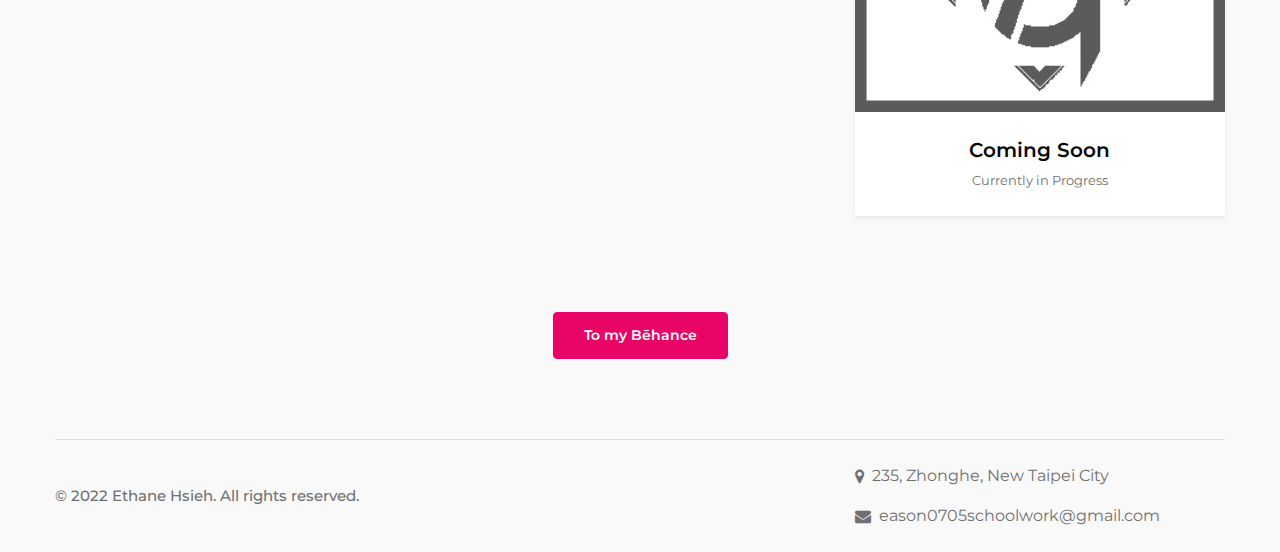
==== commit 2436d752: "Merge branch 'master' of https://github.com/Ethane1755/Ethane1755.github.io" ====
--- a/index.html
+++ b/index.html
@@ -307,11 +307,56 @@
                             <p>Lorem ante ipsum primis in faucibus orci luctus eted ultrices posuere curae fers
                                 luctus eted.</p>
                         </div>
+                        
+                    </div>
+                </div>
+            </div>
+        </div>
+    </section>
+    <!-- service 3 grids -->
+    <!-- service 3 grids -->
+    <section class="w3l-service-3 py-5" id="photo">
+        <div class="container py-md-5 py-4">
+            <div class="row">
+                <div class="col-lg-4 col-md-6">
+                    <div class="service-single-grid">
+                        <div class="service-image">
+                            <img src="assets/images/p1.jpg" class="img-fluid" alt="">
+                        </div>
+                        <div class="service-content p-4">
+                            <h5 class="mb-2">M42 Orion Nebula</h5>
+                            <p>Lorem ante ipsum primis in faucibus orci luctus eted ultrices posuere curae fers
+                                luctus eted.</p>
+                        </div>
+                    </div>
+                </div>
+                <div class="col-lg-4 col-md-6 mt-md-0 mt-sm-5 mt-4">
+                    <div class="service-single-grid">
+                        <div class="service-image">
+                            <img src="assets/images/p3.jpg" class="img-fluid" alt="">
+                        </div>
+                        <div class="service-content p-4">
+                            <h5 class="mb-2">Sunset in Dashueshan</h5>
+                            <p>Lorem ante ipsum primis in faucibus orci luctus eted ultrices posuere curae fers
+                                luctus eted.</p>
+                        </div>
+                    </div>
+                </div>
+                <div class="col-lg-4 col-md-6 mt-lg-0 mt-sm-5 mt-4">
+                    <div class="service-single-grid">
+                        <div class="service-image">
+                            <img src="assets/images/p1212.jpg" class="img-fluid" alt="">
+                        </div>
+                        <div class="service-content p-4">
+                            <h5 class="mb-2">The Palette Nebula</h5>
+                            <p>Lorem ante ipsum primis in faucibus orci luctus eted ultrices posuere curae fers
+                                luctus eted.</p>
+                        </div>
                     </div>
                 </div>
             </div>
             <div class="mt-md-5 mt-4 text-center">
-                <a class="btn btn-style-white btn-style-primary" href="">More on Photography</a>
+                <a class="btn btn-style-white btn-style-primary" href="https://github.com/Ethane1755/Astro_Pics">More on Photography</a>
             </div>
         </div>
     </section>
